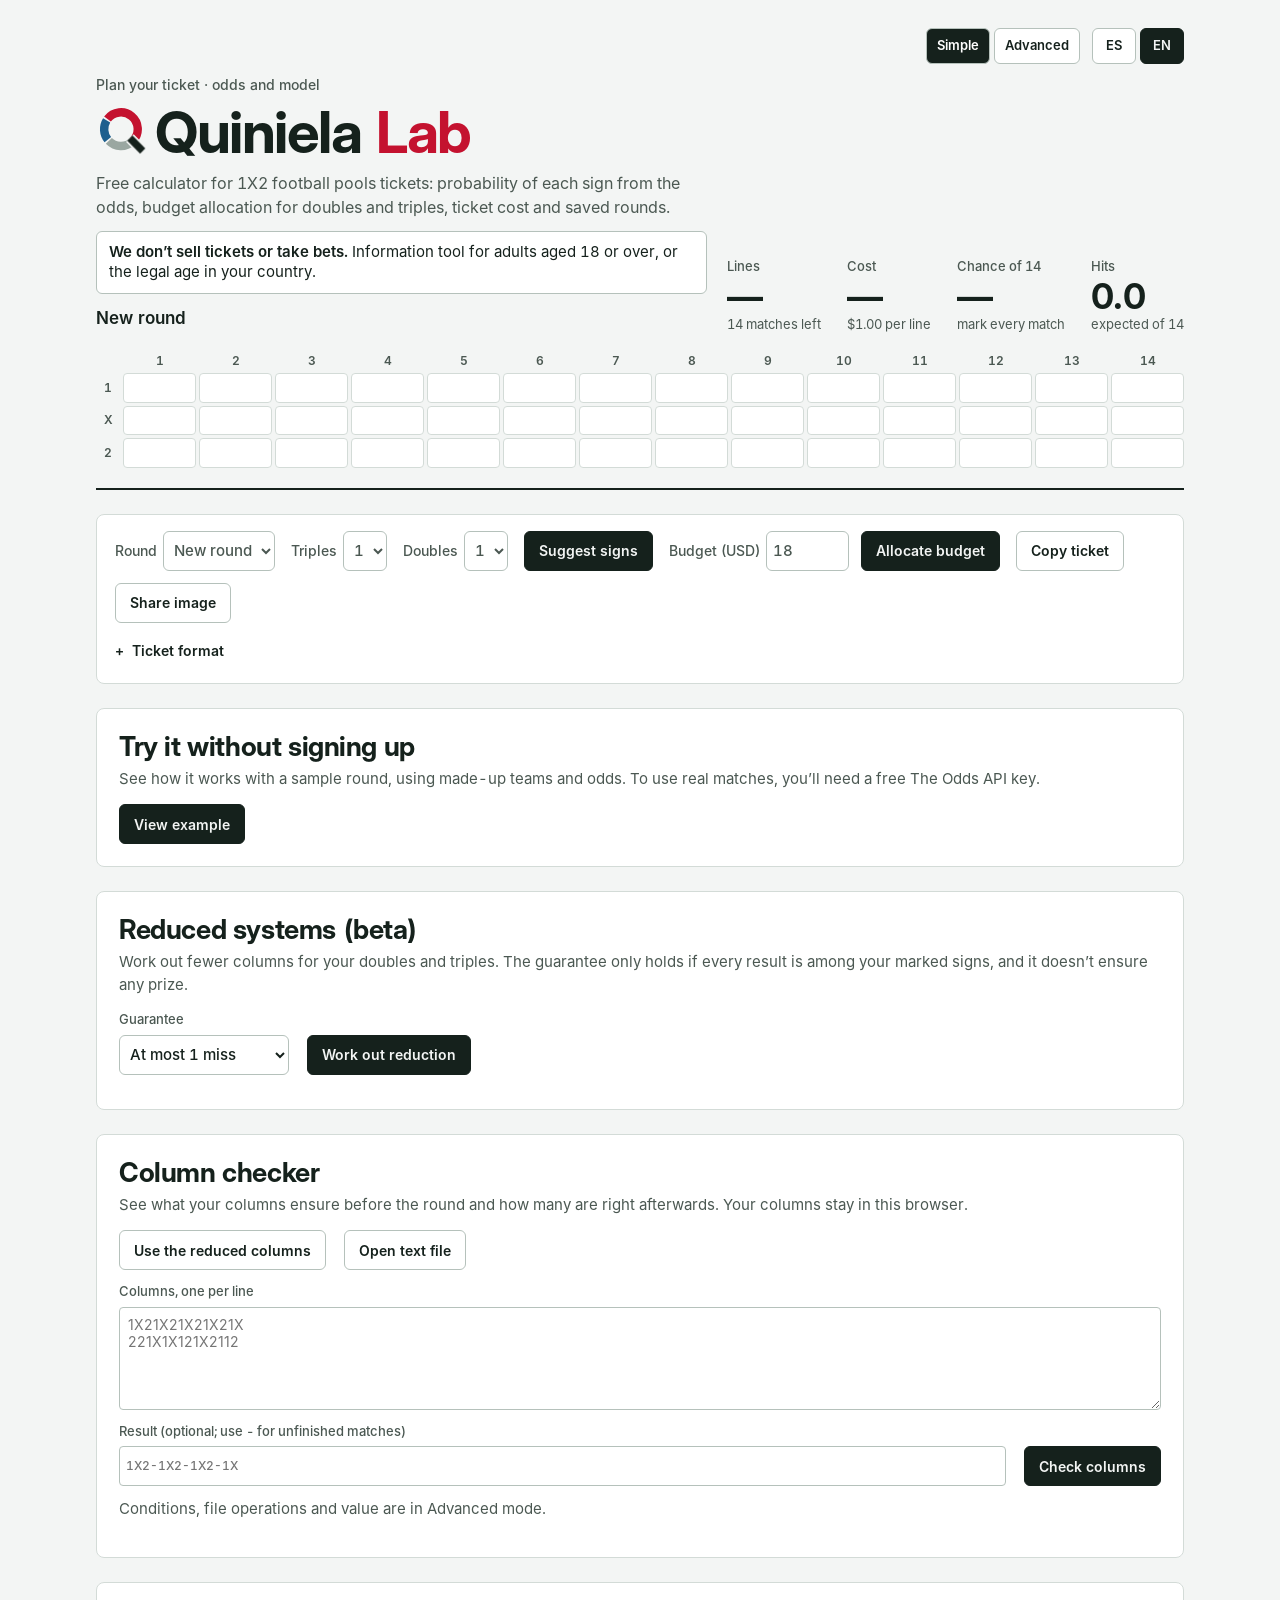
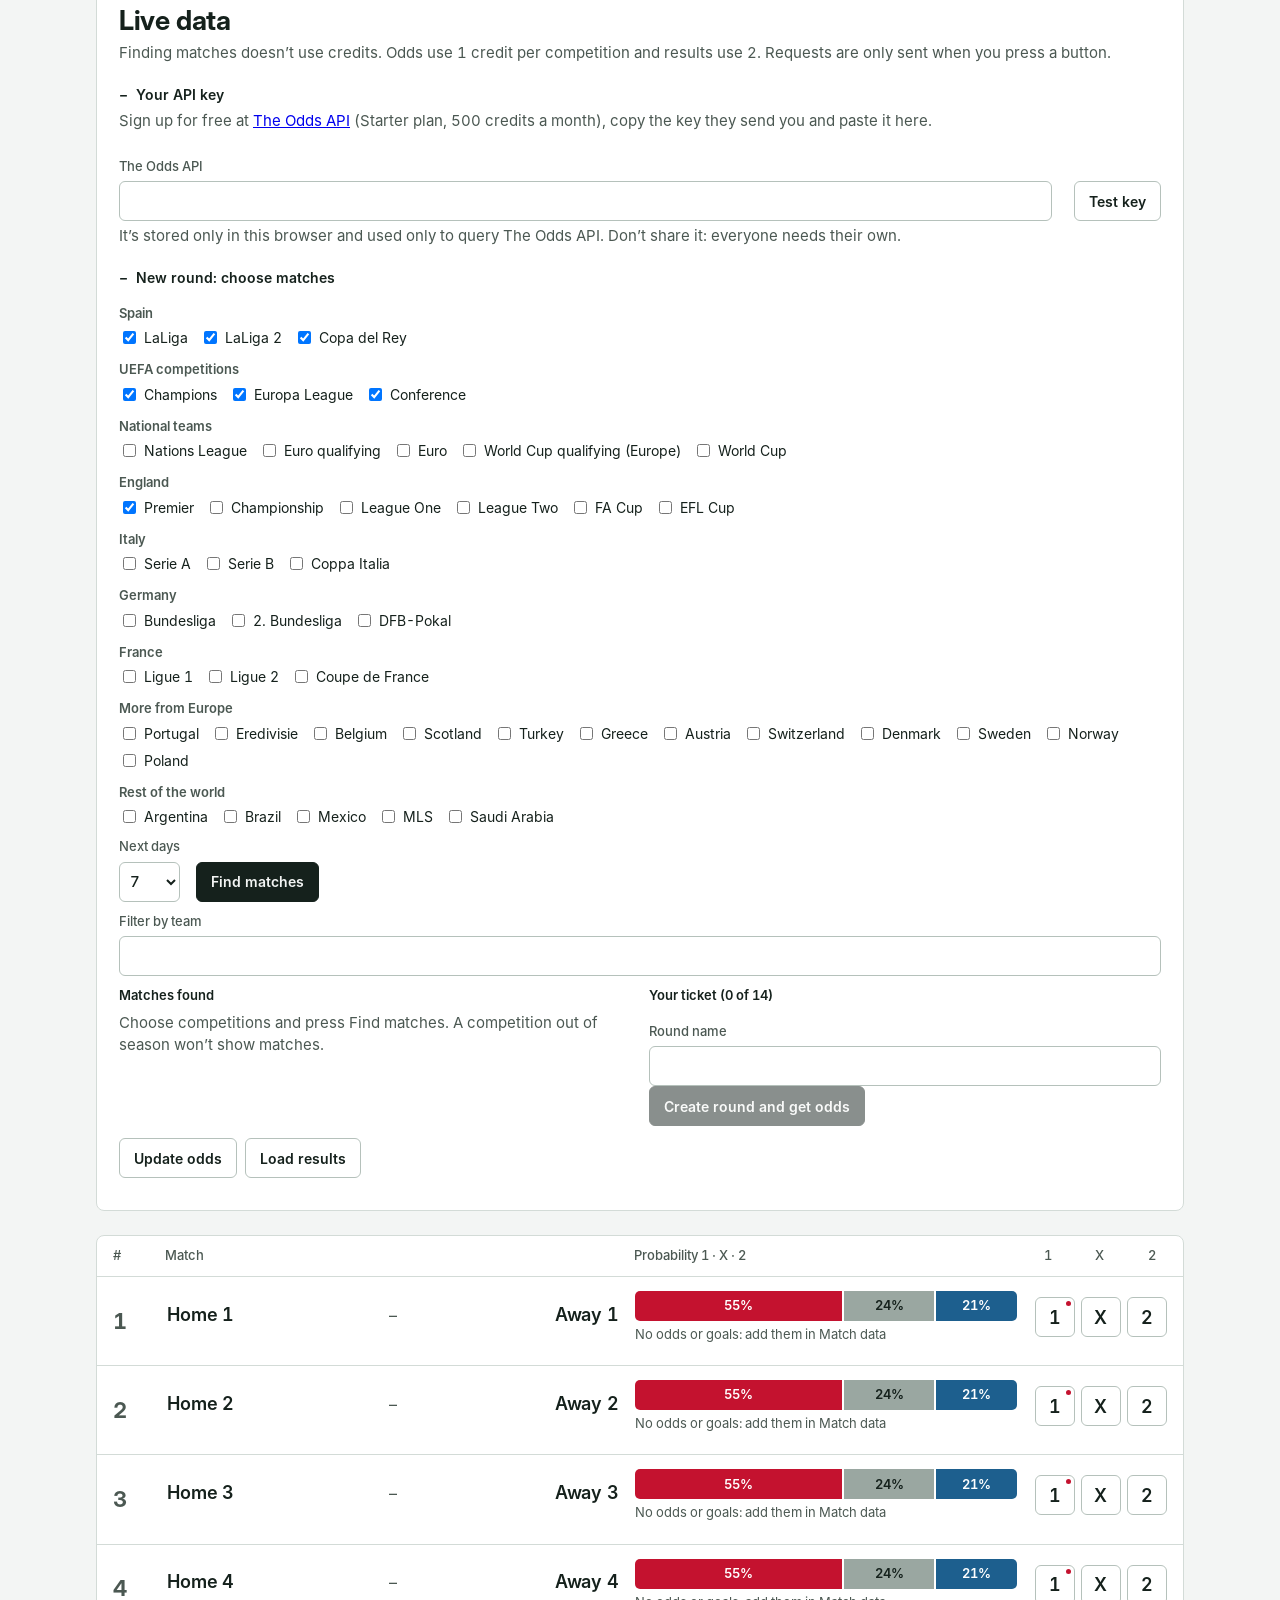
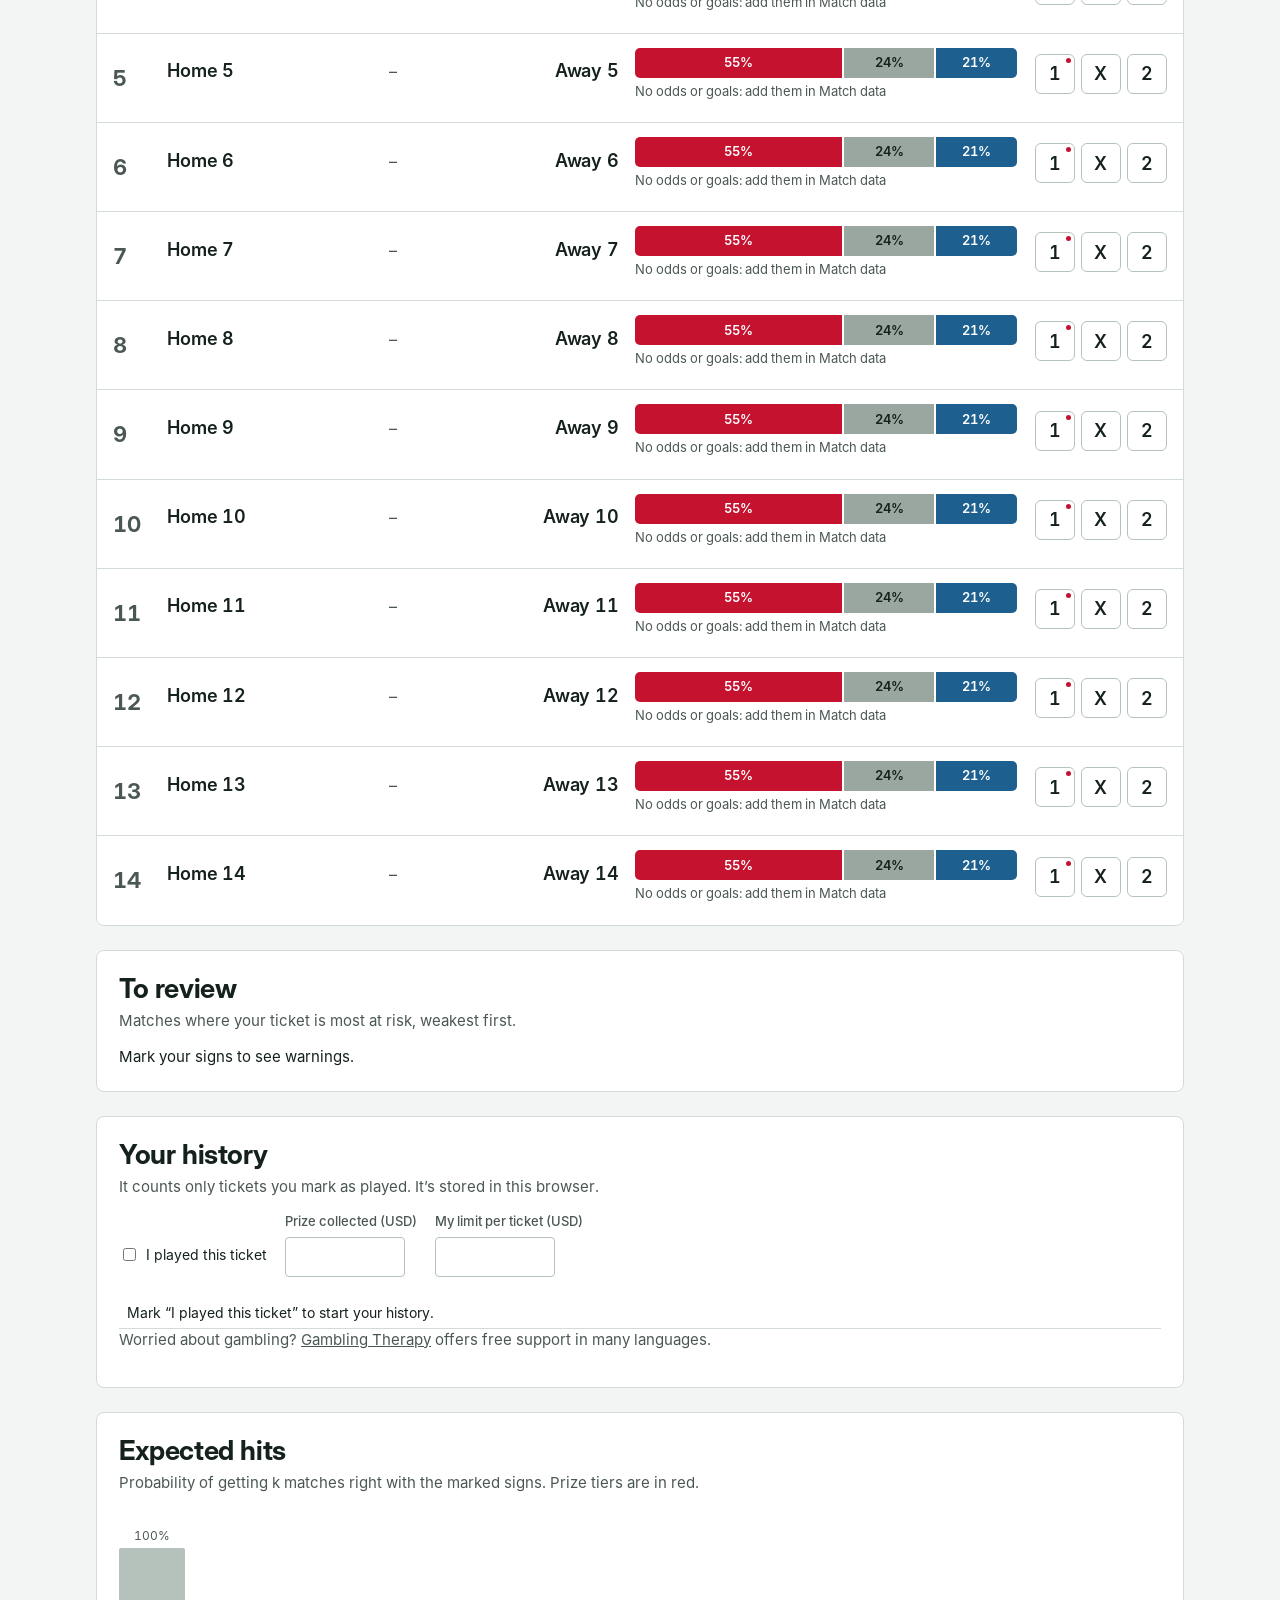
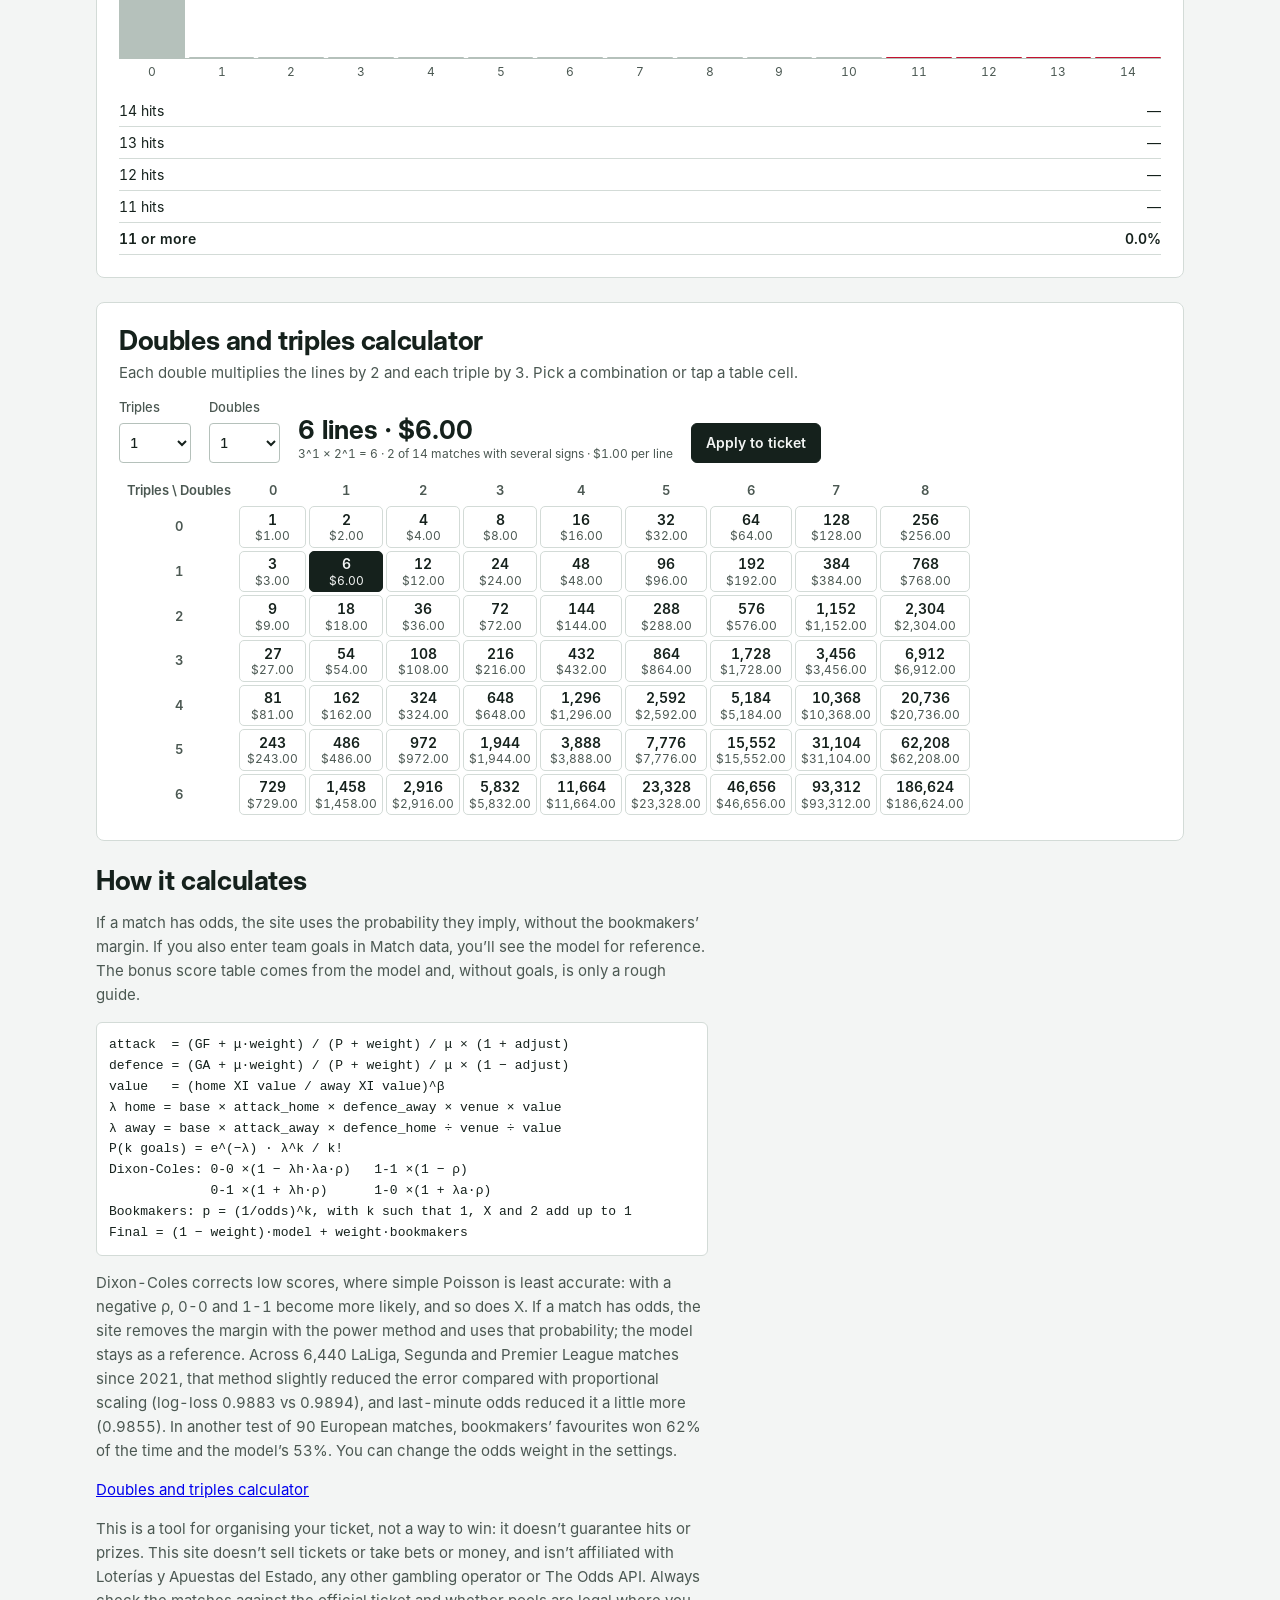
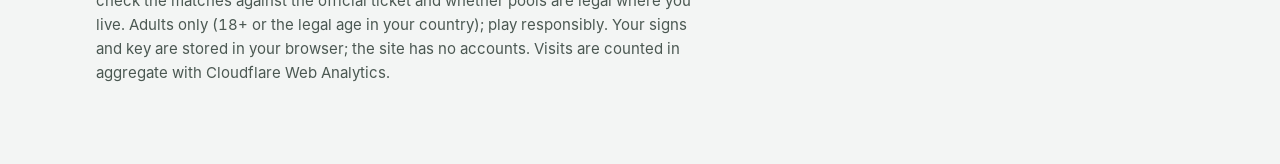
==== index.html @ 65ea2371 "Añade modos sencillo y avanzado Co-Authored-By: Claude Opus 5.5 <noreply@anthropic.com> Claude-Sessi" ====
<!doctype html><html lang="es"><head><meta charset=utf8><meta name=viewport content="width=device-width,initial-scale=1,viewport-fit=cover"><style>:root{color-scheme:light;box-sizing:border-box;padding-top:env(safe-area-inset-top,0px);padding-bottom:env(safe-area-inset-bottom,0px)}html{scroll-padding-top:env(safe-area-inset-top,0px)}body{margin:0;padding:0;font:14px -apple-system,BlinkMacSystemFont,sans-serif;background:#fff;color:#000}img{max-width:100%}[hidden]:not([hidden=until-found i]){display:none!important}</style><title>Quiniela Lab: calculadora de dobles y triples para La Quiniela</title><meta name="description" content="Prepara tu boleto de La Quiniela gratis: probabilidades según las cuotas, reparto de dobles y triples por presupuesto, coste e historial de jornadas."><link rel="canonical" id="canon" href="https://qlab-web.pages.dev/"><link rel="alternate" hreflang="es" href="https://qlab-web.pages.dev/?lang=es"><link rel="alternate" hreflang="en" href="https://qlab-web.pages.dev/?lang=en"><link rel="alternate" hreflang="x-default" href="https://qlab-web.pages.dev/"><meta property="og:title" content="Quiniela Lab: calculadora de dobles y triples"><meta property="og:description" content="Reparte dobles y triples según tu presupuesto y mira la probabilidad de tu boleto de La Quiniela."><meta property="og:url" content="https://qlab-web.pages.dev/"><meta property="og:type" content="website"><meta property="og:image" content="https://qlab-web.pages.dev/icon-192.png"><link rel="preload" href="fonts/Inter-Regular.woff" as="font" type="font/woff" crossorigin><link rel="manifest" href="manifest.webmanifest"><link rel="icon" href="icon-192.png"><link rel="apple-touch-icon" href="icon-192.png"><meta name="theme-color" content="#15211c"></head><body>
<style>
@font-face{font-family:"Inter";font-style:normal;font-weight:400;font-display:swap;src:url(fonts/Inter-Regular.woff) format("woff")}
@font-face{font-family:"Inter";font-style:normal;font-weight:500;font-display:swap;src:url(fonts/Inter-Medium.woff) format("woff")}
@font-face{font-family:"Inter";font-style:normal;font-weight:600;font-display:swap;src:url(fonts/Inter-SemiBold.woff) format("woff")}
@font-face{font-family:"Inter Display";font-style:normal;font-weight:700;font-display:swap;src:url(fonts/InterDisplay-Bold.woff) format("woff")}
/* Layout: boleto vertical — 14 filas con casillas 1·X·2, panel de pleno y distribución de aciertos debajo */
:root{
  --paper:#f3f5f4; --surface:#ffffff; --ink:#15211c; --muted:#5d6b65; --grid:#d3dbd7; --grid-strong:#b5c1bb;
  --c1:#c4122f; --cx:#9aa7a1; --c2:#1d5f8e; --on1:#ffffff; --onx:#15211c; --hit:#1f8a4c; --miss:#c4122f;
  --f-display:"Inter Display","Inter",system-ui,sans-serif;
  --f-body:"Inter",system-ui,-apple-system,"Segoe UI",sans-serif;
  --f-mono:"Inter",system-ui,sans-serif;
}
@media (prefers-color-scheme: dark){:root:not([data-theme="light"]){
  --paper:#0d1411; --surface:#141e19; --ink:#e4ebe7; --muted:#93a39b; --grid:#26332d; --grid-strong:#3a4a42;
  --c1:#ff4d67; --cx:#55645d; --c2:#5aa9e0; --on1:#0d1411; --onx:#e4ebe7; --hit:#4cc37f; --miss:#ff4d67; color-scheme:dark}}
:root[data-theme="dark"]{
  --paper:#0d1411; --surface:#141e19; --ink:#e4ebe7; --muted:#93a39b; --grid:#26332d; --grid-strong:#3a4a42;
  --c1:#ff4d67; --cx:#55645d; --c2:#5aa9e0; --on1:#0d1411; --onx:#e4ebe7; --hit:#4cc37f; --miss:#ff4d67; color-scheme:dark}

*{box-sizing:border-box}
body{background:var(--paper);color:var(--ink);font-family:var(--f-body);font-size:15px;line-height:1.45}
.wrap{max-width:1060px;margin:0 auto;padding-block:28px 64px;padding-left:max(16px,env(safe-area-inset-left,0px));padding-right:max(16px,env(safe-area-inset-right,0px));display:flex;flex-direction:column;gap:22px}
.mono{font-family:var(--f-mono);font-variant-numeric:tabular-nums}
button,input,select{font:inherit;color:inherit}
:focus-visible{outline:2px solid var(--c2);outline-offset:2px}

/* Cabecera */
.top{display:grid;grid-template-columns:minmax(0,1fr) auto;gap:18px 20px;align-items:end;border-bottom:3px solid var(--ink);padding-bottom:16px}
.eyebrow{font-size:13px;color:var(--muted);font-weight:600}
h1{font-family:var(--f-display);font-weight:700;font-size:clamp(40px,7vw,64px);line-height:.9;margin:4px 0 6px;letter-spacing:-.01em;text-transform:uppercase}
h1 em{font-style:normal;color:var(--c1)}
#jname{border:0;background:transparent;font-weight:500;color:var(--muted);padding:2px 0;width:100%;max-width:560px;border-bottom:1px dashed transparent}
#jname:hover,#jname:focus{border-bottom-color:var(--grid-strong)}
.stats{display:grid;grid-template-columns:repeat(4,auto);gap:4px 26px}
.stat .k{font-size:12px;color:var(--muted);font-weight:600}
.stat .v{font-family:var(--f-display);font-size:30px;font-weight:600;line-height:1.05;font-variant-numeric:tabular-nums}
.stat .s{font-size:12px;color:var(--muted)}

/* Herramientas */
.tools{display:flex;flex-wrap:wrap;gap:10px 14px;align-items:center}
.tools label{display:flex;align-items:center;gap:6px;font-size:13px;color:var(--muted)}
.tools select{background:var(--surface);border:1px solid var(--grid-strong);border-radius:4px;padding:5px 6px}
.btn{background:var(--surface);border:1px solid var(--grid-strong);border-radius:4px;padding:7px 12px;font-weight:600;font-size:13px;cursor:pointer}
.btn:hover{border-color:var(--ink)}
.btn.primary{background:var(--ink);color:var(--paper);border-color:var(--ink)}
.spacer{flex:1}
.toast{font-size:13px;color:var(--hit);font-weight:600}
#copyout{width:100%;min-height:150px;font-family:var(--f-mono);font-size:13px;background:var(--surface);border:1px solid var(--grid-strong);border-radius:4px;padding:10px}
details.settings{width:100%}
details.settings > summary,details.edit > summary{cursor:pointer;font-size:13px;font-weight:600;color:var(--muted);list-style:none}
details > summary::-webkit-details-marker{display:none}
details.settings > summary::before,details.edit > summary::before{content:"+ ";font-family:var(--f-mono)}
details[open].settings > summary::before,details[open].edit > summary::before{content:"− "}
.set-grid{display:flex;flex-wrap:wrap;gap:12px 18px;margin-top:10px;align-items:end}
.field{display:flex;flex-direction:column;gap:3px;font-size:12px;color:var(--muted)}
.field input,.field select{width:5.5em;background:var(--surface);border:1px solid var(--grid-strong);border-radius:4px;padding:5px 6px;font-family:var(--f-mono);font-size:13px;color:var(--ink)}

/* Boleto */
.board{background:var(--surface);border:1px solid var(--grid);border-radius:6px}
.head{display:grid;grid-template-columns:2.4rem minmax(0,1.3fr) minmax(0,1.1fr) 8.4rem;gap:14px;padding:8px 14px;border-bottom:1px solid var(--grid);font-size:11px;letter-spacing:.1em;text-transform:uppercase;color:var(--muted);font-weight:600}
.head .hs{display:flex;justify-content:space-between;padding:0 .7rem}
.row{display:grid;grid-template-columns:2.4rem minmax(0,1.3fr) minmax(0,1.1fr) 8.4rem;grid-template-areas:"num main bar signs" "num edit edit edit";gap:6px 14px;padding:11px 14px;border-bottom:1px solid var(--grid);align-items:center;position:relative}
.row:last-child{border-bottom:0}
.row.hit{box-shadow:inset 4px 0 0 var(--hit)}
.row.miss{box-shadow:inset 4px 0 0 var(--miss)}
.num{grid-area:num;font-family:var(--f-display);font-size:26px;font-weight:600;color:var(--muted);align-self:start;line-height:1.2}
.main{grid-area:main;min-width:0}
.teams{display:flex;align-items:center;gap:6px;min-width:0}
.tn{flex:1 1 0;min-width:0;border:0;background:transparent;font-family:var(--f-display);font-size:21px;font-weight:600;padding:0;border-bottom:1px dashed transparent}
.tn:hover,.tn:focus{border-bottom-color:var(--grid-strong)}
.tn.away{text-align:right}
.vs{color:var(--muted);font-family:var(--f-mono)}
.xg{font-size:12px;color:var(--muted);display:flex;justify-content:space-between;gap:8px}
.barwrap{grid-area:bar;min-width:0;display:flex;flex-direction:column;gap:4px}
.mk{font-size:11px;color:var(--muted);line-height:1.3}
.bar{display:flex;height:26px;border-radius:3px;overflow:hidden;min-width:0}
.bar span{display:flex;align-items:center;justify-content:center;font-family:var(--f-mono);font-size:12px;font-weight:600;transition:flex-basis .35s ease;min-width:0;overflow:hidden;white-space:nowrap}
.b1{background:var(--c1);color:var(--on1)} .bx{background:var(--cx);color:var(--onx)} .b2{background:var(--c2);color:var(--on1)}
.signs{grid-area:signs;display:flex;gap:6px;justify-content:flex-end}
.sg{width:2.5rem;height:2.5rem;border:1.5px solid var(--grid-strong);background:var(--surface);border-radius:3px;font-family:var(--f-mono);font-weight:600;font-size:17px;cursor:pointer;position:relative}
.sg:hover{border-color:var(--ink)}
.sg.on{background:var(--ink);color:var(--paper);border-color:var(--ink)}
.sg.fav::after{content:"";position:absolute;top:3px;right:3px;width:5px;height:5px;border-radius:50%;background:var(--c1)}
.sg.real{outline:2px solid var(--hit);outline-offset:1px}
.edit{grid-area:edit}
.edit-grid{display:flex;flex-wrap:wrap;gap:12px 22px;padding:10px 0 4px;align-items:end}
fieldset{border:0;margin:0;padding:0;display:flex;gap:8px;align-items:end;flex-wrap:wrap}
legend{font-size:12px;font-weight:600;padding:0;margin-bottom:4px}
.field.sm input{width:4em}

/* Forma, valor y avisos */
.stamp{font-size:12px;color:var(--muted)}
.fi{display:flex;justify-content:space-between;gap:10px;margin-top:5px;min-width:0}
.fi-t{display:flex;flex-direction:column;gap:3px;min-width:0}
.fi-t.away{align-items:flex-end;text-align:right}
.chips{display:flex;gap:2px}
.fc{width:15px;height:15px;border-radius:2px;display:inline-flex;align-items:center;justify-content:center;font-family:var(--f-mono);font-size:10px;font-weight:600;color:var(--surface)}
.fG{background:var(--hit)} .fP{background:var(--miss)} .fE{background:var(--cx);color:var(--onx)}
.fi-s{font-size:11px;color:var(--muted)}
.sofa{flex-basis:100%}
.field.md input{width:7em}
.field.wide{flex:1 1 280px}
.field.wide input{width:100%;font-size:12px}
.review{list-style:none;margin:0;padding:0;display:flex;flex-direction:column;gap:8px;font-size:14px}
.review li{display:flex;gap:10px;align-items:baseline}
.rv-n{color:var(--muted);min-width:1.4em}
#pleno .fi{margin:0 0 10px}

.lead{margin:6px 0 8px;font-size:14px;color:var(--muted);max-width:60ch}

.calc-top{display:flex;flex-wrap:wrap;gap:12px 18px;align-items:end;margin-bottom:12px}
.calc .field select{width:5.5em;background:var(--surface);border:1px solid var(--grid-strong);border-radius:4px;padding:5px 6px;font-family:var(--f-mono);font-size:13px;color:var(--ink)}
.calc-res .v{font-family:var(--f-display);font-size:26px;font-weight:600;line-height:1.1}
.calc-res .s{font-size:12px;color:var(--muted)}
.calc-wrap{overflow-x:auto}
.calc-t{border-collapse:separate;border-spacing:3px;font-size:12px}
.calc-t th{font-weight:600;color:var(--muted);padding:3px 5px;white-space:nowrap;text-align:center}
.calc-t td{padding:0}
.calc-c{min-width:4.2rem;min-height:2.6rem;width:100%;padding:3px 5px;border:1.5px solid var(--grid);background:var(--surface);border-radius:3px;cursor:pointer;font-family:var(--f-mono);font-size:12px;line-height:1.25}
.calc-c small{display:block;color:var(--muted);font-size:10px}
.calc-c.on{border-color:var(--ink);background:var(--ink);color:var(--paper)}
.calc-c.on small{color:var(--paper)}

.demo-note{display:flex;flex-wrap:wrap;gap:10px 16px;align-items:center;justify-content:space-between;padding:12px 14px;border:1.5px solid var(--c1);border-radius:6px;font-size:14px;background:var(--surface)}

/* Reparto por presupuesto */
.budget{display:flex;flex-wrap:wrap;gap:8px 12px;align-items:center}
#b-eur{width:5.5em;background:var(--surface);border:1px solid var(--grid-strong);border-radius:4px;padding:5px 6px;font-family:var(--f-mono)}
.alloc-msg{flex-basis:100%;margin:0;font-size:13px}
.alloc-msg:empty{display:none}
.alloc-msg.err{color:var(--miss)}

/* Datos en línea */
#jsel{max-width:min(58vw,340px)}
.sync .field.wide{min-width:0;flex:1 1 200px}
.evt,.picks .pt{overflow-wrap:anywhere}
.sync-btns{display:flex;flex-wrap:wrap;gap:8px;margin-top:12px}
.sync-log{font-size:13px;margin:10px 0 0;white-space:pre-line}
.sync-log.err{color:var(--miss)}
.sync .field select,.sync .field input{width:100%}
.pick-tools{display:flex;flex-wrap:wrap;gap:10px 16px;align-items:end;padding:10px 0}
.comps{display:grid;gap:10px;font-size:13px;flex-basis:100%}
.comp-g{margin:0;padding:0;border:0;min-width:0}
.comp-g legend{padding:0;margin-bottom:4px;font-size:12px;font-weight:600;color:var(--muted)}
.comp-l{display:flex;flex-wrap:wrap;gap:6px 12px}
.comps label{display:flex;gap:5px;align-items:center}
.pick-cols{display:grid;grid-template-columns:repeat(2,minmax(0,1fr));gap:18px;margin-top:10px}
.pick-cols h3{font-size:13px;margin:0 0 6px}
.evlist{max-height:420px;overflow-y:auto;display:flex;flex-direction:column;gap:4px}
.evt{display:block;width:100%;text-align:left;background:var(--surface);border:1px solid var(--grid);border-radius:4px;padding:7px 9px;cursor:pointer;font-size:13px}
.evt small{display:block;color:var(--muted);font-size:11px}
.evt.on{border-color:var(--ink);box-shadow:inset 3px 0 0 var(--c1)}
.picks{margin:0 0 10px;padding:0;list-style:none;display:flex;flex-direction:column;gap:4px;font-size:13px}
.picks li{display:flex;align-items:center;gap:6px;border-bottom:1px solid var(--grid);padding:3px 0}
.picks .pn{font-family:var(--f-mono);color:var(--muted);min-width:1.8em}
.picks .pt{flex:1;min-width:0}
.mini{border:1px solid var(--grid-strong);background:var(--surface);border-radius:3px;min-width:2rem;min-height:2rem;cursor:pointer}
.btn:disabled{opacity:.5;cursor:not-allowed}
@media (max-width:640px){.pick-cols{grid-template-columns:1fr}}

.edits{grid-area:edit;display:flex;flex-direction:column;gap:6px}
.when{font-size:11px;color:var(--muted);margin-bottom:2px}
.field.wide{flex:1 1 280px}

/* Pleno */
.lower{display:grid;grid-template-columns:minmax(0,1fr) minmax(0,1.15fr);gap:22px}
.panel{background:var(--surface);border:1px solid var(--grid);border-radius:6px;padding:16px;min-width:0}
h2{font-family:var(--f-display);font-size:24px;font-weight:700;text-transform:uppercase;margin:0 0 2px;letter-spacing:.01em}
.sub{font-size:13px;color:var(--muted);margin:0 0 12px}
.pteams{display:flex;gap:6px;align-items:center;margin-bottom:10px}
.pgrid-wrap{overflow-x:auto}
.pgrid{border-collapse:separate;border-spacing:4px;margin:0 auto}
.pgrid th{font-family:var(--f-mono);font-size:12px;color:var(--muted);font-weight:600;padding:2px 4px}
.pgrid td{padding:0}
.cell{width:3.6rem;height:2.6rem;border:1.5px solid transparent;border-radius:3px;font-family:var(--f-mono);font-size:12px;font-weight:600;cursor:pointer;background:color-mix(in srgb,var(--c1) var(--a),var(--surface));color:var(--ink)}
.cell.on{border-color:var(--ink);box-shadow:0 0 0 2px var(--surface) inset}
.cell.real{outline:2px solid var(--hit);outline-offset:1px}
.plabel{font-size:12px;color:var(--muted);text-align:center;margin-top:6px}

/* Distribución */
.chart{display:flex;align-items:flex-end;gap:4px;height:150px;border-bottom:1px solid var(--grid-strong);padding-top:18px}
.col{flex:1;display:flex;flex-direction:column;justify-content:flex-end;align-items:center;height:100%;min-width:0;position:relative}
.col .bv{width:100%;background:var(--grid-strong);border-radius:2px 2px 0 0;min-height:1px}
.col.prize .bv{background:var(--c1)}
.col .pv{font-family:var(--f-mono);font-size:10px;color:var(--muted);margin-bottom:3px;white-space:nowrap}
.axis{display:flex;gap:4px;margin-top:4px}
.axis span{flex:1;text-align:center;font-family:var(--f-mono);font-size:11px;color:var(--muted)}
.prizes{width:100%;border-collapse:collapse;margin-top:14px;font-size:13px}
.prizes td{padding:5px 0;border-bottom:1px solid var(--grid)}
.prizes td:last-child{text-align:right;font-family:var(--f-mono)}

/* Método */
.method{font-size:14px;color:var(--muted);max-width:68ch}
.method h2{color:var(--ink)}
.formula{font-family:var(--f-mono);font-size:13px;background:var(--surface);border:1px solid var(--grid);border-radius:4px;padding:12px;color:var(--ink);overflow-x:auto;white-space:pre}

@media (max-width:820px){
  .top{grid-template-columns:1fr}
  .stats{grid-template-columns:repeat(2,minmax(0,1fr))}
  .lower{grid-template-columns:1fr}
}
@media (max-width:640px){
  .head{display:none}
  .row{grid-template-columns:2rem minmax(0,1fr);grid-template-areas:"num main" "num bar" "num signs" "num edit";padding:12px}
  .signs{justify-content:flex-start}
  .tn{font-size:19px}
}
.mbtn{min-width:44px;min-height:36px;padding:0 10px;background:var(--surface);border:1px solid var(--grid-strong);border-radius:6px;color:var(--ink);font-weight:600;font-size:13px;cursor:pointer}.mbtn[aria-pressed="true"]{background:var(--ink);color:var(--surface)}.mode-simple .adv,.mode-simple .edits,.mode-simple #pedit{display:none!important}body:not(.mode-simple) .simple-only{display:none!important}.langs{display:flex;justify-content:flex-end;gap:4px;margin-bottom:-14px}.lang{min-width:44px;min-height:32px;background:var(--surface);border:1px solid var(--grid-strong);border-radius:4px;color:var(--ink);font-weight:600;font-size:12px;cursor:pointer}.lang[aria-pressed="true"]{background:var(--ink);color:var(--paper);border-color:var(--ink)}.lower.solo{grid-template-columns:1fr}
.limit-warn{flex-basis:100%;margin:0;padding:8px 10px;border:1px solid var(--c1);border-radius:4px;font-size:13px}
.round-g{display:grid;grid-template-columns:repeat(3,minmax(0,1fr));gap:12px}.rg .v{font-family:var(--f-display);font-size:30px;font-weight:600;line-height:1.1}.rg .k{font-size:12px;color:var(--muted)}.round-n{margin:12px 0 0}
.hist-f{display:flex;flex-wrap:wrap;gap:12px 18px;align-items:end;margin-bottom:12px}.check{display:flex;gap:7px;align-items:center;font-size:14px;min-height:44px}.hist-f .field input{width:8em;background:var(--surface);border:1px solid var(--grid-strong);border-radius:4px;padding:5px 6px}
.hist-sum{font-family:var(--f-display);font-size:24px;font-weight:600;margin-bottom:8px}.help{margin:12px 0 0}.help a{color:inherit}
@media (max-width:480px){.rg .v{font-size:24px}}
h1{display:flex;align-items:center;gap:.16em;white-space:nowrap;font-size:clamp(38px,5.2vw,58px)}.logo{width:.86em;height:.82em;flex:none;color:var(--ink)}
.lg{stroke-dasharray:1;stroke-dashoffset:0;animation:lgdraw .55s cubic-bezier(.3,.7,.2,1) both;animation-delay:calc(var(--i)*.28s)}.lgt{animation:lgin .25s .8s both}
@keyframes lgdraw{from{stroke-dashoffset:1}to{stroke-dashoffset:0}}@keyframes lgin{from{opacity:0}to{opacity:1}}
.ticket{grid-column:1/-1;display:grid;grid-template-columns:1.5rem repeat(var(--n,14),minmax(0,1fr));gap:3px}
.tn-h,.ts-h{font-size:11px;color:var(--muted);font-weight:600;text-align:center;line-height:1.5}.ts-h{align-self:center}
.tc{min-height:1.85rem;display:flex;align-items:center;justify-content:center;border-radius:2px;background:color-mix(in srgb,var(--c2) calc(var(--a,0)*.72%),var(--surface));border:1px solid var(--grid);font:600 13px var(--f-mono);color:var(--ink);transition:background-color .3s ease,color .15s ease}
.tc.on{background:var(--ink);border-color:var(--ink);color:var(--paper)}.tc.real{outline:2px solid var(--hit);outline-offset:1px}
.tc.stamp{animation:stamp .34s cubic-bezier(.2,1.5,.4,1) both;animation-delay:calc(var(--i)*24ms)}@keyframes stamp{from{transform:scale(.55);opacity:.2}to{transform:none;opacity:1}}
.ticket.enter .tc{animation:tcin .38s ease both;animation-delay:calc(var(--i)*28ms)}@keyframes tcin{from{opacity:0;transform:translateY(5px)}to{opacity:1;transform:none}}
.tip{position:fixed;z-index:50;max-width:260px;padding:6px 9px;border-radius:4px;background:var(--ink);color:var(--paper);font-size:12px;line-height:1.35;pointer-events:none}
.col .bv{transition:height .38s cubic-bezier(.2,.8,.2,1),background-color .2s}
.curve-plot{position:relative;width:100%;min-height:230px}.curve-plot svg{display:block;width:100%;height:auto;overflow:visible}
.cv-line{fill:none;stroke:var(--c2);stroke-width:2;stroke-linejoin:round;stroke-linecap:round}.cv-line.draw{stroke-dasharray:1;animation:lgdraw .9s ease both}
.cv-dot{fill:var(--c2);stroke:var(--surface);stroke-width:2}.cv-now{fill:var(--ink);stroke:var(--surface);stroke-width:2}.cv-grid{stroke:var(--grid);stroke-width:1}.cv-axis{stroke:var(--grid-strong);stroke-width:1}.cv-t{font-size:11px;fill:var(--muted);font-family:var(--f-body)}.cv-l{font-size:12px;fill:var(--ink);font-weight:600;font-family:var(--f-body)}.cv-hit{fill:transparent;cursor:crosshair}.cv-cross{stroke:var(--grid-strong);stroke-width:1;opacity:0}.tw-c{overflow-x:auto}.curve-t{width:100%;border-collapse:collapse;font-size:13px;margin-top:8px}.curve-t th,.curve-t td{padding:5px 8px;border-bottom:1px solid var(--grid);text-align:right;white-space:nowrap}.curve-t th{color:var(--muted);font-weight:600}
@media (max-width:1040px){.top{grid-template-columns:minmax(0,1fr)}}
@media (max-width:640px){.ticket{grid-template-columns:1.15rem repeat(var(--n,14),minmax(0,1fr));gap:2px}.tc{min-height:1.55rem;font-size:11px}.tn-h,.ts-h{font-size:10px}}
@media (prefers-reduced-motion:reduce){.lg,.lgt,.tc.stamp,.ticket.enter .tc,.cv-line.draw{animation:none}.tc,.col .bv{transition:none}}.calc-c:disabled{opacity:.35;cursor:not-allowed}
.noshop{margin:8px 0 10px;padding:7px 10px;border:1px solid var(--grid-strong);border-radius:4px;background:var(--surface);font-size:14px;line-height:1.35}
@media (prefers-reduced-motion:reduce){.bar span{transition:none}}

/* Lectura e interfaz */
html{-webkit-text-size-adjust:100%}
body{font-size:16px;line-height:1.5;-webkit-font-smoothing:antialiased;-moz-osx-font-smoothing:grayscale;text-rendering:optimizeLegibility;font-feature-settings:"kern","liga","calt";font-variant-numeric:tabular-nums}
:root{--muted:#4b5852}
@media (prefers-color-scheme:dark){:root:not([data-theme="light"]){--muted:#a9b6af}}
:root[data-theme="dark"]{--muted:#a9b6af}
.wrap{gap:24px;max-width:1120px}
h1{font-weight:700;text-transform:none;letter-spacing:-.025em;line-height:1;margin:8px 0 10px}
h2{font-size:clamp(22px,3vw,27px);line-height:1.15;text-transform:none;letter-spacing:-.015em;margin:0 0 6px}
.lead{font-size:16px;line-height:1.5;margin:0 0 12px;max-width:62ch}.eyebrow{font-size:14px;font-weight:500}
.sub{font-size:15px;line-height:1.5;margin:0 0 14px}.noshop{font-size:15px;padding:10px 12px;border-radius:6px}.top{border-bottom-width:2px;padding-bottom:20px}
.stat .k{font-size:13px;font-weight:500}.stat .v{font-size:clamp(28px,3.2vw,36px);font-weight:700;letter-spacing:-.02em;line-height:1.1}.stat .s{font-size:13px;line-height:1.35}
#jname{font-size:17px;font-weight:600;color:var(--ink)}.stamp{font-size:13px}
.panel{border-radius:8px;padding:22px}.board{border-radius:8px}
.tools{background:var(--surface);border:1px solid var(--grid);border-radius:8px;padding:16px 18px;gap:12px 16px}
.tools label{font-size:14px;font-weight:500}.tools select,#b-eur{min-height:40px;font-size:15px;border-radius:6px;font-family:var(--f-body)}
.btn{min-height:40px;padding:8px 14px;border-radius:6px;font-size:14px;transition:background-color .15s,border-color .15s,color .15s}.btn:disabled{opacity:.5;cursor:not-allowed}
.btn.primary:hover{background:var(--c1);border-color:var(--c1);color:var(--on1)}
.toast,.alloc-msg{font-size:14px}.limit-warn{font-size:14px}
details.settings>summary,details.edit>summary{font-size:14px;min-height:32px;display:flex;align-items:center;gap:4px;color:var(--ink)}
details.settings>summary::before,details.edit>summary::before{white-space:pre}
.field{font-size:13px;font-weight:500;gap:5px}.field input,.field select{min-height:40px;font-size:15px;border-radius:6px;font-family:var(--f-body)}legend{font-size:13px}
.head{font-size:13px;letter-spacing:0;text-transform:none;font-weight:500;padding:10px 16px}.row{padding:14px 16px;gap:8px 16px;align-items:center}
.num{font-size:22px;font-weight:700;align-self:center}.tn{font-family:var(--f-body);font-size:18px;font-weight:600;letter-spacing:-.01em}.xg{font-size:13px}
.mk{font-size:13px;line-height:1.4}.bar{height:30px;border-radius:5px;gap:2px}.bar span{font-size:13px;font-weight:600}
.sg{border-radius:6px;font-size:18px;font-weight:600;transition:background-color .12s,color .12s,border-color .12s}.fi-s{font-size:13px}.fc{width:18px;height:18px;font-size:11px}
.calc-c{font-size:14px;border-radius:5px;font-weight:600}.calc-c small{font-size:12px;font-weight:400;display:block}.calc-t th{font-size:13px}
.prizes{font-size:14px}.col .pv{font-size:12px}.axis span{font-size:12px}.plabel{font-size:14px}.pgrid th{font-size:13px}.cell{font-size:13px;border-radius:5px}
.comps{font-size:14px;gap:12px}.comp-g legend{font-size:13px}.evt{font-size:14px}.evt small{font-size:13px}.picks{font-size:14px}.sync-log{font-size:14px}
.review{font-size:15px}.method{font-size:15px;line-height:1.6}.formula{font-family:ui-monospace,"SFMono-Regular",Menlo,Consolas,monospace;font-size:13px;border-radius:6px}
#copyout{font-family:ui-monospace,"SFMono-Regular",Menlo,Consolas,monospace}.tn-h,.ts-h{font-size:12px}.tc{font-family:var(--f-body);font-size:14px;border-radius:4px}
.cv-t{font-size:12px}.cv-l{font-size:13px}.curve-t{font-size:14px}.hist-sum{font-family:var(--f-display);font-weight:700;letter-spacing:-.015em}.rg .k{font-size:13px}.rg .v{font-weight:700}.lang{min-height:36px;font-size:13px;border-radius:6px}
@media (max-width:640px){.num{align-self:start}}
.curve-layout{display:grid;grid-template-columns:auto minmax(0,1fr);gap:24px;align-items:end}.curve-ring{width:150px;text-align:center}.curve-ring[hidden]{display:none}.curve-ring svg{display:block;width:124px;height:124px;margin:0 auto 6px}
.ring-tr{fill:none;stroke:var(--grid);stroke-width:14}.ring-v{fill:none;stroke:var(--c2);stroke-width:14}.ring-v.draw{animation:ringdraw .8s cubic-bezier(.2,.8,.2,1) both}@keyframes ringdraw{from{stroke-dasharray:0 100}}.ring-t{font:700 22px var(--f-display);fill:var(--ink);letter-spacing:-.02em}.ring-k{font-size:13px;font-weight:600}.ring-s{font-size:13px;color:var(--muted)}
.cv-bar{fill:var(--c2);transform-box:fill-box;transform-origin:50% 100%}.cv-bar.now{fill:var(--ink)}.cv-bar.grow{animation:bargrow .5s cubic-bezier(.2,.8,.2,1) both;animation-delay:calc(var(--i)*32ms)}@keyframes bargrow{from{transform:scaleY(0)}to{transform:none}}.cv-v{font:500 12px var(--f-body);fill:var(--muted)}
.curve-plot{min-height:0}
@media (max-width:640px){.curve-layout{grid-template-columns:minmax(0,1fr)}.curve-ring{width:auto}.cv-v{font-size:11px}}
@media (prefers-reduced-motion:reduce){.cv-bar.grow,.ring-v.draw{animation:none}}
.desk-k{margin-bottom:14px}.desk-t td:nth-child(2),.desk-t th:nth-child(2){text-align:left;white-space:normal;min-width:150px}.desk-t td:first-child,.desk-t th:first-child{text-align:left;color:var(--muted)}.spark{display:inline-block;vertical-align:middle;width:72px;height:22px}.spark polyline{fill:none;stroke:var(--c2);stroke-width:2;stroke-linecap:round;stroke-linejoin:round}.spark circle{fill:var(--ink)}.up,.down{font-weight:600}.hist-chart{margin:4px 0 12px}.hist-chart svg{display:block;width:100%;height:auto}.eq-pos{fill:var(--c2)}.eq-neg{fill:var(--c1)}
.has-live #reducebox{order:1}.has-live #scrutbox{order:1}.has-live .sync{order:1}.has-live .calc{order:2}.has-live .method{order:3}
@media (max-width:640px){.panel{padding:16px}.tools{padding:14px}.row{padding:12px}.tn{font-size:17px}.tc{font-size:12px}.tn-h,.ts-h{font-size:11px}}
</style>

<div class="wrap">
  <div class="langs"><span role="group" data-ta="modeG" aria-label="Modo" style="display:flex;gap:4px;margin-right:8px"><button class="mbtn" data-mode="simple" data-t="modeS" aria-pressed="true">Sencillo</button><button class="mbtn" data-mode="adv" data-t="modeA" aria-pressed="false">Avanzado</button></span><span role="group" aria-label="Idioma / Language" style="display:flex;gap:4px"><button class="lang" data-lang="es" aria-pressed="false">ES</button><button class="lang" data-lang="en" aria-pressed="false">EN</button></span></div>
  <header class="top">
    <div>
      <div class="eyebrow" data-t="eyebrow">Preparar el boleto · cuotas y modelo</div>
      <h1><svg class="logo" viewBox="60 76 380 360" aria-hidden="true"><mask id="lm" maskUnits="userSpaceOnUse" x="0" y="0" width="512" height="512"><rect width="512" height="512" fill="#fff"/><path d="M318 304L416 402" stroke="#000" stroke-width="82"/></mask><g mask="url(#lm)"><path class="lg" style="--i:0" pathLength="1" d="M147.5 159.3A128 128 0 1 1 344.5 322.3" stroke="var(--c1)" stroke-width="64" fill="none"/><path class="lg" style="--i:1" pathLength="1" d="M336.3 330.5A128 128 0 0 1 157.9 324.9" stroke="var(--cx)" stroke-width="64" fill="none"/><path class="lg" style="--i:2" pathLength="1" d="M150.2 316.2A128 128 0 0 1 141.0 168.9" stroke="var(--c2)" stroke-width="64" fill="none"/></g><path class="lgt" d="M318 304L416 402" stroke="currentColor" stroke-width="56" fill="none"/></svg><span>Quiniela <em>Lab</em></span></h1>
      <p class="lead" id="lead">Calculadora gratuita para preparar tu boleto de La Quiniela: probabilidad de cada signo según las cuotas, reparto de dobles y triples por presupuesto, coste de las apuestas e historial de jornadas.</p>
      <p class="noshop" data-th="noshop"><strong>No vendemos boletos ni aceptamos apuestas.</strong> Herramienta informativa para mayores de 18 años.</p>
      <input id="jname" data-ta="roundName" aria-label="Nombre de la jornada">
      <div class="stamp" id="stamp"></div>
    </div>
    <div class="stats">
      <div class="stat"><div class="k" data-t="statBets">Apuestas</div><div class="v" id="st-bets">—</div><div class="s" id="st-mix">—</div></div>
      <div class="stat"><div class="k" data-t="statCost">Coste</div><div class="v" id="st-cost">—</div><div class="s" id="st-price">—</div></div>
      <div class="stat"><div class="k" id="st-pall-k">Prob. de 14</div><div class="v" id="st-p14">—</div><div class="s" id="st-p10">—</div></div>
      <div class="stat"><div class="k" data-t="statHits">Aciertos</div><div class="v" id="st-exp">—</div><div class="s" id="st-real">esperados</div></div>
    </div>
    <div class="ticket enter" id="ticket" role="img"></div>
  </header>
  <div class="tip" id="tip" role="tooltip" hidden></div>

  <section class="tools" data-ta="tools" aria-label="Herramientas">
    <label for="jsel"><span data-t="round">Jornada</span> <select id="jsel"></select></label>
    <button class="btn adv" id="b-jdel" data-t="delRound">Borrar jornada</button>
    <label for="n-tri"><span data-t="triples">Triples</span> <select id="n-tri"><option>0</option><option selected>1</option><option>2</option><option>3</option><option>4</option></select></label>
    <label for="n-dob"><span data-t="doubles">Dobles</span> <select id="n-dob"><option>0</option><option selected>1</option><option>2</option><option>3</option><option>4</option><option>5</option><option>6</option></select></label>
    <button class="btn primary" id="b-suggest" data-t="suggest">Sugerir signos</button>
    <span class="budget">
      <label for="b-eur"><span id="b-eur-l">Presupuesto €</span> <input id="b-eur" type="number" min="0" step="0.75" inputmode="decimal" value="18"></label>
      <label class="adv" for="b-goal"><span data-t="goal">Objetivo</span> <select id="b-goal"><option value="p14">Acertar los 14</option><option value="p10">Acertar 10 o más</option></select></label>
      <button class="btn primary" id="b-alloc" data-t="allocBtn">Repartir presupuesto</button>
      <button class="btn" id="b-undo" data-t="undo" hidden>Deshacer</button>
    </span>
    <button class="btn adv" id="b-fav" data-t="favBtn">Solo favoritos</button>
    <button class="btn" id="b-copy" data-t="copyBtn">Copiar boleto</button>
    <button class="btn" id="b-share" data-t="shareBtn">Compartir imagen</button>
    <span class="toast" id="toast" aria-live="polite"></span>
    <span class="spacer"></span>
    <details class="settings" id="fmtbox">
      <summary data-t="fmtH">Formato del boleto</summary>
      <div class="set-grid">
        <label class="field" for="f-preset"><span data-t="fmtPreset">Tipo</span><select id="f-preset"><option value="quiniela">La Quiniela (España)</option><option value="custom" data-t="fmtCustom">Boleto 1X2 personalizado</option></select></label>
        <label class="field" for="f-n"><span data-t="fmtN">Partidos</span><input id="f-n" type="number" min="2" max="20" step="1"></label>
        <label class="field" for="p-price"><span data-t="fmtPrice">Precio por apuesta</span><input id="p-price" type="number" step="0.05" min="0"></label>
        <label class="field" for="f-cur"><span data-t="fmtCur">Moneda</span><select id="f-cur"></select></label>
        <label class="field" for="f-min"><span data-t="fmtMin">Aciertos mínimos con premio</span><input id="f-min" type="number" min="1" max="20" step="1"></label>
      </div>
      <p class="sub" data-t="fmtNote">Comprueba las reglas y los precios en el boleto oficial de tu país.</p>
    </details>
    <details class="settings adv">
      <summary data-t="modelH">Parámetros del modelo</summary>
      <div class="set-grid">
        <label class="field" for="p-avg"><span data-t="pAvg">Goles base/equipo</span><input id="p-avg" type="number" step="0.05" min="0.5"></label>
        <label class="field" for="p-prior"><span data-t="pPrior">Peso a priori (partidos)</span><input id="p-prior" type="number" step="1" min="0"></label>
        <label class="field" for="p-home"><span data-t="pHome">Factor campo</span><input id="p-home" type="number" step="0.01" min="1"></label>
        <label class="field" for="p-rho">Dixon-Coles ρ<input id="p-rho" type="number" step="0.01" min="-0.3" max="0.3"></label>
        <label class="field" for="p-mkt"><span data-t="pMkt">Peso de las cuotas %</span><input id="p-mkt" type="number" step="10" min="0" max="100"></label>
        <label class="field" for="p-beta"><span data-t="pBeta">Peso valor XI</span><input id="p-beta" type="number" step="0.05" min="0" max="1"></label>
        <label class="field" for="p-wf"><span data-t="pWf">Peso forma</span><input id="p-wf" type="number" step="0.25" min="0" max="2"></label>
        <button class="btn" id="b-clear" data-t="clearRound">Vaciar jornada</button>
      </div>
    </details>
    <p class="alloc-msg" id="allocmsg" aria-live="polite"></p>
    <p class="limit-warn" id="limitwarn" role="status" hidden></p>
    <textarea id="copyout" data-ta="ticketText" hidden readonly aria-label="Texto del boleto"></textarea>
  </section>

  <section class="panel start" id="startbox" hidden>
    <h2 data-t="startH">Pruébala sin registrarte</h2>
    <p class="sub" data-t="startP">Mira cómo funciona con una jornada de ejemplo, con equipos y cuotas inventados. Cuando quieras usar partidos reales, necesitarás una clave gratuita de The Odds API.</p>
    <button class="btn primary" id="b-demo" data-t="demoBtn">Ver ejemplo</button>
  </section>
  <div class="demo-note" id="demonote" hidden>
    <span data-th="demoNote"><strong>Ejemplo con datos inventados.</strong> Estos equipos y cuotas no existen: no los uses para jugar.</span>
    <button class="btn" id="b-real" data-t="realBtn">Usar partidos reales</button>
  </div>

  <section class="panel" id="reducebox" aria-labelledby="rd-h">
    <h2 id="rd-h" data-t="redH">Reducciones (en prueba)</h2>
    <p class="sub" data-t="redP">Calcula menos columnas para tus dobles y triples. La garantía solo vale si todos los resultados están entre tus signos marcados, y no asegura ningún premio.</p>
    <div class="hist-f">
      <label class="field" for="r-k" style="min-width:170px"><span data-t="redGoal">Garantía</span><select id="r-k" style="width:100%"><option value="1">Máximo 1 fallo</option><option value="2">Máximo 2 fallos</option></select></label>
      <label class="field adv" for="r-mode" style="min-width:190px"><span data-t="redMode">Objetivo</span><select id="r-mode" style="width:100%"><option value="g">Garantía completa</option><option value="b">Número fijo de columnas</option><option value="p">Cobertura mínima</option></select></label>
      <label class="field adv" for="r-b" id="r-bf" hidden><span data-t="redBudget">Columnas</span><input id="r-b" type="number" min="1" step="1" inputmode="numeric" value="10"></label>
      <label class="field adv" for="r-p" id="r-pf" hidden><span data-t="redPct">Cobertura (%)</span><input id="r-p" type="number" min="1" max="99" step="1" inputmode="numeric" value="90"></label>
      <button class="btn primary" id="r-run" data-t="redRun">Calcular reducción</button>
      <button class="btn" id="r-copy" data-t="redCopy" hidden>Copiar columnas</button>
    </div>
    <p class="sync-log" id="r-msg" aria-live="polite"></p>
    <div id="r-out" hidden><div class="round-g desk-k" id="r-kpi"></div><p class="sub round-n" id="r-note"></p><div class="tw-c"><table class="curve-t" id="r-table"></table></div></div>
  </section>

  <section class="panel" id="scrutbox" aria-labelledby="sc-h">
    <h2 id="sc-h" data-t="scH">Escrutinio de columnas</h2>
    <p class="sub" data-t="scP">Mira qué aseguran tus columnas antes de la jornada y cuántas aciertan después. Tus columnas no salen de este navegador.</p>
    <div class="hist-f">
      <button class="btn" id="s-usered" data-t="scUseRed">Usar columnas de la reducción</button>
      <button class="btn" id="s-open" data-t="scOpen">Abrir fichero de texto</button>
      <input type="file" id="s-file" accept=".txt,.asc,.csv,text/plain" hidden>
    </div>
    <label class="field" for="s-cols"><span data-t="scCols">Columnas, una por línea</span><textarea id="s-cols" rows="5" spellcheck="false" style="width:100%;box-sizing:border-box;background:var(--surface);border:1px solid var(--grid-strong);border-radius:4px;padding:8px;font-family:var(--f-mono);font-size:14px;color:var(--ink)"></textarea></label>
    <details class="sc-cond adv" style="margin-top:12px"><summary data-t="ccH" style="cursor:pointer;font-weight:600;color:var(--ink);min-height:32px">Condiciones</summary>
      <p class="sub" data-t="ccP">Quita columnas y mira cuánto ahorras y cuánta probabilidad pierdes. Filtrar suele romper la garantía.</p>
      <div class="hist-f" id="cc-grid">
        <label class="field sm" for="cc-1a"><span data-t="cc1a">Mín. de 1</span><input id="cc-1a" type="number" min="0" inputmode="numeric"></label><label class="field sm" for="cc-1b"><span data-t="cc1b">Máx. de 1</span><input id="cc-1b" type="number" min="0" inputmode="numeric"></label>
        <label class="field sm" for="cc-xa"><span data-t="ccxa">Mín. de X</span><input id="cc-xa" type="number" min="0" inputmode="numeric"></label><label class="field sm" for="cc-xb"><span data-t="ccxb">Máx. de X</span><input id="cc-xb" type="number" min="0" inputmode="numeric"></label>
        <label class="field sm" for="cc-2a"><span data-t="cc2a">Mín. de 2</span><input id="cc-2a" type="number" min="0" inputmode="numeric"></label><label class="field sm" for="cc-2b"><span data-t="cc2b">Máx. de 2</span><input id="cc-2b" type="number" min="0" inputmode="numeric"></label>
        <label class="field md" for="cc-top"><span data-t="ccTop">Las N más probables</span><input id="cc-top" type="number" min="1" inputmode="numeric"></label>
        <label class="field md" for="cc-cr"><span data-t="ccCr">Rentabilidad mínima</span><input id="cc-cr" type="number" min="0" step="0.1" inputmode="decimal"></label>
      </div>
      <label class="field" for="cc-base" style="margin-bottom:10px"><span data-t="ccBase">Columnas base: columna y aciertos con ella</span><textarea id="cc-base" rows="2" spellcheck="false" style="width:100%;box-sizing:border-box;background:var(--surface);border:1px solid var(--grid-strong);border-radius:4px;padding:8px;font-family:var(--f-mono);font-size:14px;color:var(--ink)"></textarea></label>
      <label class="field" for="cc-group" style="margin-bottom:10px"><span data-t="ccGroup">Grupos: partidos, signos y cuántos deben salir</span><textarea id="cc-group" rows="2" spellcheck="false" style="width:100%;box-sizing:border-box;background:var(--surface);border:1px solid var(--grid-strong);border-radius:4px;padding:8px;font-family:var(--f-mono);font-size:14px;color:var(--ink)"></textarea></label>
      <div class="hist-f"><button class="btn" id="s-dev" data-t="ccDev">Desarrollar mis signos</button><button class="btn" id="cc-apply" data-t="ccApply">Aplicar condiciones</button><button class="btn" id="cc-undo" data-t="ccUndo" hidden>Deshacer</button></div>
    </details>
    <details class="adv" style="margin-top:12px"><summary data-t="alH" style="cursor:pointer;font-weight:600;color:var(--ink);min-height:32px">Operaciones con ficheros</summary>
      <p class="sub" data-t="alP">Combina las columnas de arriba con otras. El resultado sustituye a las de arriba.</p>
      <label class="field" for="al-cols"><span data-t="alCols">Otras columnas</span><textarea id="al-cols" rows="3" spellcheck="false" style="width:100%;box-sizing:border-box;background:var(--surface);border:1px solid var(--grid-strong);border-radius:4px;padding:8px;font-family:var(--f-mono);font-size:14px;color:var(--ink)"></textarea></label>
      <input type="file" id="al-file" accept=".txt,.asc,.csv,text/plain" hidden>
      <div class="hist-f" style="margin-top:10px"><button class="btn" id="al-open" data-t="alOpen">Abrir otro fichero</button><button class="btn" id="al-sum" data-t="alSum">Sumar</button><button class="btn" id="al-int" data-t="alInt">Dejar las comunes</button><button class="btn" id="al-sub" data-t="alSub">Quitar estas</button></div>
    </details>
    <details class="adv" style="margin-top:12px"><summary data-t="crH" style="cursor:pointer;font-weight:600;color:var(--ink);min-height:32px">Rentabilidad con tus porcentajes</summary>
      <p class="sub" data-t="crP">Escribe qué porcentaje crees que juega la gente en cada partido. La web no los descarga ni los envía a ningún sitio.</p>
      <label class="field" for="cr-pct"><span data-t="crPct">Una línea por partido: % de 1, X y 2</span><textarea id="cr-pct" rows="5" spellcheck="false" style="width:100%;box-sizing:border-box;background:var(--surface);border:1px solid var(--grid-strong);border-radius:4px;padding:8px;font-family:var(--f-mono);font-size:14px;color:var(--ink)"></textarea></label>
      <div class="hist-f" style="margin-top:10px"><label class="field md" for="cr-rec"><span data-t="crRec">Recaudación (opcional)</span><input id="cr-rec" type="number" min="0" inputmode="numeric"></label><button class="btn" id="cr-run" data-t="crRun">Calcular rentabilidad</button></div>
      <p class="sync-log" id="cr-msg" aria-live="polite"></p>
      <div id="cr-out" hidden><div class="round-g desk-k" id="cr-kpi" style="grid-template-columns:repeat(auto-fit,minmax(150px,1fr))"></div><div class="tw-c"><table class="curve-t" id="cr-table"></table></div><p class="sub round-n" data-t="crNote">Rentabilidad = probabilidad según las cuotas / probabilidad según tus porcentajes. Por encima de 1, esa columna se jugaría menos de lo que su probabilidad justifica, pero eso no asegura ganancias y depende de que tus porcentajes sean fiables.</p></div>
    </details>
    <div class="hist-f" style="margin-top:12px">
      <label class="field wide" for="s-res"><span data-t="scRes">Resultado (opcional; usa - en los partidos sin terminar)</span><input id="s-res" autocomplete="off" spellcheck="false" style="width:100%;box-sizing:border-box"></label>
      <button class="btn primary" id="s-run" data-t="scRun">Escrutar columnas</button>
      <button class="btn adv" id="s-csv" data-t="scCsv" hidden>Guardar para Excel</button>
    </div>
    <p class="sub simple-only" data-t="modeHint">Condiciones, operaciones con ficheros y rentabilidad están en el modo Avanzado.</p>
    <p class="sync-log" id="s-msg" aria-live="polite"></p>
    <div id="s-out" hidden><div class="round-g desk-k" id="s-kpi"></div><div class="tw-c"><table class="curve-t" id="s-table"></table></div><p class="sub round-n" id="s-note"></p></div>
  </section>

  <section class="panel sync" id="sync" aria-labelledby="sync-h" hidden>
    <h2 id="sync-h" data-t="syncH">Datos en línea</h2>
    <p class="sub" data-t="syncP">Buscar partidos no gasta créditos. Las cuotas gastan 1 crédito por competición y los resultados, 2. Solo se hacen peticiones cuando pulsas un botón.</p>
    <details class="edit" id="keysbox"><summary data-t="keyH">Tu clave de API</summary>
      <p class="sub" data-th="keyP">Regístrate gratis en <a href="https://the-odds-api.com/" target="_blank" rel="noopener noreferrer">The Odds API</a> (plan Starter, 500 créditos al mes), copia la clave que te envían y pégala aquí.</p>
      <div class="edit-grid">
        <label class="field wide" for="k-odds">The Odds API<input id="k-odds" type="password" autocomplete="off" spellcheck="false"></label>
        <button class="btn" id="b-keytest" data-t="keyTest">Probar clave</button>
      </div>
      <p class="sub" data-t="keyNote">Se guarda solo en este navegador y se usa solo para consultar The Odds API. No la compartas: cada persona necesita la suya.</p>
    </details>
    <details class="edit" id="pickbox"><summary data-t="pickH">Nueva jornada: elegir partidos</summary>
      <div class="pick-tools">
        <div class="comps" id="comps"></div>
        <label class="field" for="p-days"><span data-t="nextDays">Próximos días</span><select id="p-days"><option>3</option><option selected>7</option><option>14</option></select></label>
        <button class="btn primary" id="b-find" data-t="findBtn">Buscar partidos</button>
      </div>
      <label class="field wide" for="p-filter"><span data-t="filterTeam">Filtrar por equipo</span><input id="p-filter" autocomplete="off"></label>
      <div class="pick-cols">
        <div><h3 data-t="foundH">Partidos encontrados</h3><div class="evlist" id="evlist"><p class="sub" data-t="evHint">Elige competiciones y pulsa Buscar partidos. Si una no está en temporada, no saldrán partidos.</p></div></div>
        <div><h3 id="pick-h">Tu quiniela (0 de 15)</h3><ol class="picks" id="picks"></ol>
          <label class="field wide" for="p-name"><span data-t="roundName">Nombre de la jornada</span><input id="p-name" autocomplete="off"></label>
          <button class="btn primary" id="b-create" data-t="createBtn" disabled>Crear jornada y traer cuotas</button>
        </div>
      </div>
    </details>
    <div class="sync-btns">
      <button class="btn" id="b-odds" data-t="oddsBtn">Actualizar cuotas</button>
      <button class="btn" id="b-results" data-t="resultsBtn">Cargar resultados</button>
    </div>
    <p class="sync-log" id="synclog" aria-live="polite"></p>
  </section>

  <section class="board" data-ta="matches" aria-label="Partidos">
    <div class="head"><span>#</span><span data-t="match">Partido</span><span data-t="prob1x2">Probabilidad 1 · X · 2</span><span class="hs"><span>1</span><span>X</span><span>2</span></span></div>
    <div id="board"></div>
  </section>

  <section class="panel adv" id="marketbox" aria-labelledby="mk-h" hidden>
    <h2 id="mk-h" data-t="deskH">Mesa de mercado</h2>
    <p class="sub" data-t="deskP">Cómo está la jornada según las cuotas y qué ha cambiado desde la última actualización. Son datos para decidir, no recomendaciones.</p>
    <div class="round-g desk-k" id="deskkpi"></div>
    <div class="tw-c"><table class="curve-t desk-t" id="desktable"></table></div>
    <p class="sub round-n" id="desknote"></p>
  </section>

  <section class="panel curve adv" id="curvebox" aria-labelledby="cv-h" hidden>
    <h2 id="cv-h" data-t="curveH">Qué cambia con más presupuesto</h2>
    <p class="sub" data-t="curveP">Cada barra usa el mejor reparto de dobles y triples para ese presupuesto. Más probabilidad de aciertos no significa más premio esperado.</p>
    <div class="curve-layout"><div class="curve-ring" id="curvering"></div><div class="curve-plot" id="curveplot"></div></div>
    <details class="edit"><summary data-t="curveTable">Ver los datos en una tabla</summary><div class="tw-c"><table class="curve-t" id="curvetable"></table></div></details>
  </section>

  <section class="panel" aria-labelledby="rv-h">
    <h2 id="rv-h" data-t="reviewH">A revisar</h2>
    <p class="sub" data-t="reviewP">Partidos donde tu boleto corre más riesgo, del más flojo al menos flojo.</p>
    <ul class="review" id="review"></ul>
  </section>

  <section class="panel adv" id="roundbox" aria-labelledby="rb-h" hidden>
    <h2 id="rb-h" data-t="roundH">Tu jornada frente a las cuotas</h2>
    <p class="sub" data-t="roundP">Compara tus signos con lo que habrías acertado marcando solo a los favoritos.</p>
    <div class="round-g" id="roundgrid"></div>
    <p class="sub round-n" id="roundnote"></p>
  </section>

  <section class="panel" id="histbox" aria-labelledby="hb-h" hidden>
    <h2 id="hb-h" data-t="histH">Tu historial</h2>
    <p class="sub" data-t="histP">Cuenta solo los boletos que marques como jugados. Se guarda en este navegador.</p>
    <div class="hist-f">
      <label class="check" for="h-played"><input id="h-played" type="checkbox"><span data-t="histPlayed">He jugado este boleto</span></label>
      <label class="field" for="h-prize"><span id="h-prize-l">Premio cobrado</span><input id="h-prize" type="number" min="0" step="0.01" inputmode="decimal"></label>
      <label class="field" for="h-limit"><span id="h-limit-l">Mi límite por boleto</span><input id="h-limit" type="number" min="0" step="1" inputmode="decimal"></label>
    </div>
    <div class="hist-sum" id="histsum"></div>
    <div class="hist-chart" id="histchart"></div>
    <p class="sub round-n" id="histmove" hidden></p>
    <div class="tw-c"><table class="curve-t" id="histtable"></table></div>
    <p class="sub help" id="helpline"></p>
  </section>

  <section class="lower" id="lower">
    <div class="panel" id="pleno">
      <h2>Pleno al 15</h2>
      <p class="sub" data-t="plenoP">Probabilidad de cada marcador. Pulsa una casilla para elegirla.</p>
      <div class="pteams" data-i="p">
        <input class="tn" data-k="h" id="p-h" data-ta="plHome" aria-label="Local del pleno">
        <span class="vs">–</span>
        <input class="tn away" data-k="a" id="p-a" data-ta="plAway" aria-label="Visitante del pleno">
      </div>
      <div class="fi" id="pfi"></div>
      <div class="pgrid-wrap"><table class="pgrid" id="pgrid"></table></div>
      <div class="plabel" id="plabel"></div>
      <div data-i="p" id="pedit"></div>
    </div>
    <div class="panel">
      <h2 data-t="distH">Aciertos esperados</h2>
      <p class="sub" data-t="distP">Probabilidad de acertar k partidos con los signos marcados. En rojo, las categorías con premio.</p>
      <div class="chart" id="chart"></div>
      <div class="axis" id="axis"></div>
      <table class="prizes" id="prizes"></table>
    </div>
  </section>

  <section class="panel calc" aria-labelledby="calc-h">
    <h2 id="calc-h" data-t="calcH">Calculadora de dobles y triples</h2>
    <p class="sub" data-t="calcP">Cada doble multiplica las apuestas por 2 y cada triple, por 3. Elige una combinación o pulsa una casilla de la tabla.</p>
    <div class="calc-top">
      <label class="field" for="c-tri"><span data-t="triples">Triples</span><select id="c-tri"></select></label>
      <label class="field" for="c-dob"><span data-t="doubles">Dobles</span><select id="c-dob"></select></label>
      <div class="calc-res" aria-live="polite"><div class="v" id="c-bets"></div><div class="s" id="c-det"></div></div>
      <button class="btn primary" id="c-apply" data-t="applyBtn">Aplicar al boleto</button>
    </div>
    <div class="calc-wrap"><table class="calc-t" id="c-table"></table></div>
  </section>

  <section class="method">
    <h2 data-t="methodH">Cómo calcula</h2>
    <p data-t="method1">Si un partido tiene cuotas, la web usa la probabilidad que implican, sin el margen de las casas. Si además escribes los goles de los equipos en Datos del partido, verás el modelo como referencia. La tabla de marcadores del pleno sale del modelo y, sin goles, es solo orientativa.</p>
    <div class="formula" data-t="formula">ataque  = (GF + μ·peso) / (PJ + peso) / μ × (1 + ajuste)
defensa = (GC + μ·peso) / (PJ + peso) / μ × (1 − ajuste)
valor   = (valor XI local / valor XI visitante)^β
λ local     = base × ataque_local × defensa_visit × campo × valor
λ visitante = base × ataque_visit × defensa_local ÷ campo ÷ valor
P(k goles)  = e^(−λ) · λ^k / k!
Dixon-Coles: 0-0 ×(1 − λl·λv·ρ)   1-1 ×(1 − ρ)
             0-1 ×(1 + λl·ρ)      1-0 ×(1 + λv·ρ)
Casas:  p = (1/cuota)^k, con k tal que 1, X y 2 sumen 1
Final = (1 − peso)·modelo + peso·casas</div>
    <p data-t="method2">Dixon-Coles corrige los marcadores bajos, donde el Poisson simple se equivoca más: con ρ negativo suben el 0-0 y el 1-1, y con ello la X. Si un partido tiene cuotas, la web quita el margen con el método de potencia y usa esa probabilidad; el modelo queda como referencia. En 6.440 partidos de LaLiga, Segunda y Premier desde 2021, ese método redujo un poco el error frente al reparto proporcional (log-loss 0,9883 frente a 0,9894), y las cuotas de última hora lo redujeron algo más (0,9855). En otra prueba con 90 partidos europeos, las casas acertaron el favorito el 62% de las veces y el modelo el 53%. Puedes cambiar el peso de las cuotas en los parámetros.</p>
    <p class="guides" data-th="guides"><a href="/calculadora-dobles-triples/">Calculadora de dobles y triples</a> · <a href="/cuanto-cuesta-quiniela/">Cuánto cuesta una quiniela</a></p>
    <p data-t="method3">Es una herramienta para organizar el boleto, no una forma de ganar: no garantiza aciertos ni premios. Esta web no vende boletos, no acepta apuestas ni dinero, y no tiene relación con Loterías y Apuestas del Estado, con otros operadores de juego ni con The Odds API. Comprueba siempre los partidos con el boleto oficial. Solo para mayores de 18 años o de la edad legal de tu país; juega con responsabilidad. Tus signos y tu clave se guardan en tu navegador; la web no tiene cuentas. Las visitas se cuentan de forma agregada con Cloudflare Web Analytics.</p>
  </section>
</div>

<script>
(function(){
/* Idiomas */
const LANGS=['es','en'];
const pl=(n,w,s='s')=>n===1?w:w+s;
const I18N={
es:{title:'Quiniela Lab: calculadora de dobles y triples para La Quiniela',desc:'Prepara tu boleto de La Quiniela gratis: probabilidades según las cuotas, reparto de dobles y triples por presupuesto, coste e historial de jornadas.',
 eyebrow:'Preparar el boleto · cuotas y modelo',leadQ:'Calculadora gratuita para preparar tu boleto de La Quiniela: probabilidad de cada signo según las cuotas, reparto de dobles y triples por presupuesto, coste de las apuestas e historial de jornadas.',leadC:'Calculadora gratuita para boletos 1X2 de fútbol: probabilidad de cada signo según las cuotas, reparto de dobles y triples por presupuesto, coste de las apuestas e historial de jornadas.',
 noshop:'<strong>No vendemos boletos ni aceptamos apuestas.</strong> Herramienta informativa para mayores de 18 años o de la edad legal de tu país.',roundName:'Nombre de la jornada',statBets:'Apuestas',statCost:'Coste',statHits:'Aciertos',tools:'Herramientas',round:'Jornada',delRound:'Borrar jornada',triples:'Triples',doubles:'Dobles',suggest:'Sugerir signos',goal:'Objetivo',allocBtn:'Repartir presupuesto',undo:'Deshacer',favBtn:'Solo favoritos',copyBtn:'Copiar boleto',
 fmtH:'Formato del boleto',fmtPreset:'Tipo',fmtCustom:'Boleto 1X2 personalizado',fmtN:'Partidos',fmtPrice:'Precio por apuesta',fmtCur:'Moneda',fmtMin:'Aciertos mínimos con premio',fmtNote:'Comprueba las reglas y los precios en el boleto oficial de tu país.',modelH:'Parámetros del modelo',pAvg:'Goles base/equipo',pPrior:'Peso a priori (partidos)',pHome:'Factor campo',pMkt:'Peso de las cuotas %',pBeta:'Peso valor XI',pWf:'Peso forma',clearRound:'Vaciar jornada',ticketText:'Texto del boleto',
 startH:'Pruébala sin registrarte',startP:'Mira cómo funciona con una jornada de ejemplo, con equipos y cuotas inventados. Cuando quieras usar partidos reales, necesitarás una clave gratuita de The Odds API.',demoBtn:'Ver ejemplo',demoNote:'<strong>Ejemplo con datos inventados.</strong> Estos equipos y cuotas no existen: no los uses para jugar.',realBtn:'Usar partidos reales',calcH:'Calculadora de dobles y triples',calcP:'Cada doble multiplica las apuestas por 2 y cada triple, por 3. Elige una combinación o pulsa una casilla de la tabla.',applyBtn:'Aplicar al boleto',
 syncH:'Datos en línea',syncP:'Buscar partidos no gasta créditos. Las cuotas gastan 1 crédito por competición y los resultados, 2. Solo se hacen peticiones cuando pulsas un botón.',keyH:'Tu clave de API',keyP:'Regístrate gratis en <a href="https://the-odds-api.com/" target="_blank" rel="noopener noreferrer">The Odds API</a> (plan Starter, 500 créditos al mes), copia la clave que te envían y pégala aquí.',keyTest:'Probar clave',keyNote:'Se guarda solo en este navegador y se usa solo para consultar The Odds API. No la compartas: cada persona necesita la suya.',pickH:'Nueva jornada: elegir partidos',nextDays:'Próximos días',findBtn:'Buscar partidos',filterTeam:'Filtrar por equipo',foundH:'Partidos encontrados',evHint:'Elige competiciones y pulsa Buscar partidos. Si una no está en temporada, no saldrán partidos.',createBtn:'Crear jornada y traer cuotas',oddsBtn:'Actualizar cuotas',resultsBtn:'Cargar resultados',
 matches:'Partidos',match:'Partido',prob1x2:'Probabilidad 1 · X · 2',reviewH:'A revisar',reviewP:'Partidos donde tu boleto corre más riesgo, del más flojo al menos flojo.',plenoP:'Probabilidad de cada marcador. Pulsa una casilla para elegirla.',plHome:'Local del pleno',plAway:'Visitante del pleno',distH:'Aciertos esperados',distP:'Probabilidad de acertar k partidos con los signos marcados. En rojo, las categorías con premio.',methodH:'Cómo calcula',
 method1:'Si un partido tiene cuotas, la web usa la probabilidad que implican, sin el margen de las casas. Si además escribes los goles de los equipos en Datos del partido, verás el modelo como referencia. La tabla de marcadores del pleno sale del modelo y, sin goles, es solo orientativa.',
 formula:'ataque  = (GF + μ·peso) / (PJ + peso) / μ × (1 + ajuste)\ndefensa = (GC + μ·peso) / (PJ + peso) / μ × (1 − ajuste)\nvalor   = (valor XI local / valor XI visitante)^β\nλ local     = base × ataque_local × defensa_visit × campo × valor\nλ visitante = base × ataque_visit × defensa_local ÷ campo ÷ valor\nP(k goles)  = e^(−λ) · λ^k / k!\nDixon-Coles: 0-0 ×(1 − λl·λv·ρ)   1-1 ×(1 − ρ)\n             0-1 ×(1 + λl·ρ)      1-0 ×(1 + λv·ρ)\nCasas:  p = (1/cuota)^k, con k tal que 1, X y 2 sumen 1\nFinal = (1 − peso)·modelo + peso·casas',
 method2:'Dixon-Coles corrige los marcadores bajos, donde el Poisson simple se equivoca más: con ρ negativo suben el 0-0 y el 1-1, y con ello la X. Si un partido tiene cuotas, la web quita el margen con el método de potencia y usa esa probabilidad; el modelo queda como referencia. En 6.440 partidos de LaLiga, Segunda y Premier desde 2021, ese método redujo un poco el error frente al reparto proporcional (log-loss 0,9883 frente a 0,9894), y las cuotas de última hora lo redujeron algo más (0,9855). En otra prueba con 90 partidos europeos, las casas acertaron el favorito el 62% de las veces y el modelo el 53%. Puedes cambiar el peso de las cuotas en los parámetros.',
 guides:'<a href="/calculadora-dobles-triples/">Calculadora de dobles y triples</a> · <a href="/cuanto-cuesta-quiniela/">Cuánto cuesta una quiniela</a>',
 method3:'Es una herramienta para organizar el boleto, no una forma de ganar: no garantiza aciertos ni premios. Esta web no vende boletos, no acepta apuestas ni dinero, y no tiene relación con Loterías y Apuestas del Estado, con otros operadores de juego ni con The Odds API. Comprueba siempre los partidos con el boleto oficial. Solo para mayores de 18 años o de la edad legal de tu país; juega con responsabilidad. Tus signos y tu clave se guardan en tu navegador; la web no tiene cuentas. Las visitas se cuentan de forma agregada con Cloudflare Web Analytics.',
 ccCr:'Rentabilidad mínima',ccBase:'Columnas base: columna y aciertos con ella',ccGroup:'Grupos: partidos, signos y cuántos deben salir',ccBadBase:l=>`La línea ${l} de columnas base no es válida. Ejemplo: 1X21X21X21X21X 10-14`,ccBadGroup:l=>`La línea ${l} de grupos no es válida. Ejemplo: 1-5 1 2-3`,alH:'Operaciones con ficheros',alP:'Combina las columnas de arriba con otras. El resultado sustituye a las de arriba.',alCols:'Otras columnas',alOpen:'Abrir otro fichero',alSum:'Sumar',alInt:'Dejar las comunes',alSub:'Quitar estas',alBoth:'Faltan columnas en alguna de las dos listas.',alRes:(a,b,c)=>`Tenías ${a} columnas y la otra lista tiene ${b}: quedan ${c}.`,crH:'Rentabilidad con tus porcentajes',crP:'Escribe qué porcentaje crees que juega la gente en cada partido. La web no los descarga ni los envía a ningún sitio.',crPct:'Una línea por partido: % de 1, X y 2',crRec:'Recaudación (opcional)',crRun:'Calcular rentabilidad',crNeed:'Primero carga cuotas en todos los partidos y añade columnas.',crBad:(l,n)=>`Hacen falta ${n} líneas con tres porcentajes mayores que 0 que sumen unos 100. Revisa la línea ${l}.`,crSet:'Rentabilidad del conjunto',crOver:'Columnas por encima de 1',crCol:'Columna',crReal:'Con cuotas',crPub:'Con tus %',crV:'Rentab.',crWin:'Acertantes esperados',crNote:'Rentabilidad = probabilidad según las cuotas / probabilidad según tus porcentajes. Por encima de 1, esa columna se jugaría menos de lo que su probabilidad justifica, pero eso no asegura ganancias y depende de que tus porcentajes sean fiables.',ccH:'Condiciones',ccP:'Quita columnas y mira cuánto ahorras y cuánta probabilidad pierdes. Filtrar suele romper la garantía.',cc1a:'Mín. de 1',cc1b:'Máx. de 1',ccxa:'Mín. de X',ccxb:'Máx. de X',cc2a:'Mín. de 2',cc2b:'Máx. de 2',ccTop:'Las N más probables',ccDev:'Desarrollar mis signos',ccApply:'Aplicar condiciones',ccUndo:'Deshacer',ccNoCols:'Primero desarrolla tus signos o añade columnas.',ccNone:'Ninguna columna cumple esas condiciones.',ccNoSel:'Marca algún signo en todos los partidos.',ccRes:(a,b,sv,kp)=>`Quedan ${a} de ${b} columnas: ahorras el ${sv}% y conservas el ${kp}% de la probabilidad de acertarlo todo.`,modeS:'Sencillo',modeA:'Avanzado',modeG:'Modo',modeHint:'Condiciones, operaciones con ficheros y rentabilidad están en el modo Avanzado.',scH:'Escrutinio de columnas',scP:'Mira qué aseguran tus columnas antes de la jornada y cuántas aciertan después. Tus columnas no salen de este navegador.',scUseRed:'Usar columnas de la reducción',scOpen:'Abrir fichero de texto',scCols:'Columnas, una por línea',scRes:'Resultado (opcional; usa - en los partidos sin terminar)',scRun:'Escrutar columnas',scCsv:'Guardar para Excel',scNoRed:'Calcula antes una reducción.',scEmpty:'Pega o abre tus columnas.',scBadLine:(l,n)=>`La línea ${l} no es una columna de ${n} signos 1, X o 2.`,scBadRes:n=>`El resultado debe tener ${n} signos 1, X, 2 o -.`,scTooMany:'Esta prueba admite hasta 20.000 columnas.',scBadFile:'No se ha podido leer el fichero. Debe ser de texto y ocupar menos de 2 MB.',scTooBig:'Hay demasiadas combinaciones posibles para calcularlas en el navegador.',scBusy:'Comprobando todos los resultados posibles…',scErr:'No se ha podido hacer el escrutinio.',scColsK:'Columnas',scGuar:'Garantía dentro de tus signos',scHits:n=>`${n} aciertos`,scIn:'Resultados dentro de tus signos',scBest:'Tu mejor columna',scHitsH:'Aciertos',scOrMore:h=>`${h} o más`,scShare:'Marcadas',scProb:'Con cuotas',scGot:'Columnas',scDup:n=>`Columnas repetidas: ${n}; solo cuentan una vez.`,scPending:n=>`Faltan ${n} partidos: los aciertos pueden subir.`,scNote:'«Marcadas» es el porcentaje de combinaciones de tus signos con esos aciertos; «Con cuotas», la probabilidad de lograrlos. La garantía es el mínimo de aciertos si todos los resultados caen en signos que aparecen en tus columnas. Las columnas deben seguir el orden de tus partidos y el pleno no se cuenta. Acertar no asegura premio.',redH:'Reducciones (en prueba)',redP:'Calcula menos columnas para tus dobles y triples. La garantía solo vale si todos los resultados están entre tus signos marcados, y no asegura ningún premio.',redGoal:'Garantía',redRun:'Calcular reducción',redCopy:'Copiar columnas',redK1:'Máximo 1 fallo',redK2:'Máximo 2 fallos',redBusy:'Calculando y comprobando todas las combinaciones…',redNeedAll:'Marca al menos un signo en todos los partidos.',redNeedMulti:'Marca al menos dos partidos con dobles o triples.',redTooBig:n=>`Son ${n} combinaciones. Esta prueba admite hasta 20.000.`,redFail:'La comprobación no ha salido bien. No se muestran columnas.',redErr:'No se ha podido calcular la reducción.',redDirect:'Sin reducir',redReduced:'Reducida',redSave:'Ahorro',redVerified:'Garantía comprobada',redOkN:n=>`${n} de ${n}`,redNote:(n,fl,pa,pi)=>`Si tus ${n} partidos terminan dentro de tus signos, siempre tendrás una columna con ${fl} aciertos o más. Probabilidad de que eso ocurra: ${pi}%. Probabilidad de acertar los ${n}: ${pa}. Son columnas sencillas: juégalas una a una y añade aparte el pleno. Un número de aciertos no asegura premio.`,redOff:(o,g)=>` La reducción oficial con estos dobles y triples tiene ${o} apuestas${g}; compara también su garantía.`,redOffWorse:' La tuya es más larga: mejor usar la oficial.',redModeP:'Cobertura mínima',redPct:'Cobertura (%)',redBadP:'Pon una cobertura entre 1 y 99.',redNoteP:(c,n,fl,pc,pa)=>`Sin garantía total: estas columnas cubren el ${c}% de la probabilidad dentro de tus signos, según las cuotas. Probabilidad de tener una columna con ${fl} aciertos o más dentro de tus signos: ${pc}. Probabilidad de acertar los ${n}: ${pa}. Un número de aciertos no asegura premio.`,redMode:'Objetivo',redModeG:'Garantía completa',redModeB:'Número fijo de columnas',redBudget:'Columnas',redTooBigB:'El número fijo de columnas admite hasta 8.000 combinaciones.',redBadB:n=>`Pon un número de columnas menor que ${n}.`,redCovered:'Combinaciones cubiertas',redCovN:(a,b)=>`${a} de ${b}`,redNoteB:(n,fl,pc,pa)=>`Con este número de columnas no hay garantía: se eligen las que más probabilidad reúnen según las cuotas. Probabilidad de tener una columna con ${fl} aciertos o más dentro de tus signos: ${pc}. Probabilidad de acertar los ${n}: ${pa}. Un número de aciertos no asegura premio.`,redCores:n=>`Calculada con ${n} núcleos de tu procesador.`,redCol:'Columna',redMore:n=>`Se muestran 100 de ${n}. Usa «Copiar columnas» para verlas todas.`,tRedCopied:'Columnas copiadas',deskH:'Mesa de mercado',deskP:'Cómo está la jornada según las cuotas y qué ha cambiado desde la última actualización. Son datos para decidir, no recomendaciones.',deskUp:'Sorpresas esperadas',deskOpen:'Partidos abiertos',deskMove:'Mayor movimiento',deskSpread:'Mayor desacuerdo',deskFav:'Favorito',deskChange:'Cambio',deskTrend:'Evolución',deskBooks:'Desacuerdo',deskNoMove:'Sin cambios aún',pts:n=>`${n} pts`,ptsSigned:n=>`${n>0?'+':n<0?'−':''}${Math.abs(n).toLocaleString(LOC())} pts`,booksN:(p,n)=>`${p} pts · ${n} ${pl(n,'casa')}`,deskNote:'Sorpresas esperadas: suma de lo que le falta a cada favorito para el 100 %. Abierto: el favorito no llega al 45 %. Desacuerdo: distancia máxima entre casas para un mismo signo.',demoMarket:' En este ejemplo, los movimientos y el desacuerdo también son inventados.',histMove:(n)=>`Desde que jugaste, la probabilidad de tus signos ha cambiado ${n} de media por partido. Es una referencia del mercado, no un resultado.`,histKpi:(ret,dd)=>` · Retorno ${ret}% · Peor caída ${dd}`,shareBtn:'Compartir imagen',roundH:'Tu jornada frente a las cuotas',roundP:'Compara tus signos con lo que habrías acertado marcando solo a los favoritos.',histH:'Tu historial',histP:'Cuenta solo los boletos que marques como jugados. Se guarda en este navegador.',histPlayed:'He jugado este boleto',roundYours:'Tus aciertos',roundFav:'Solo favoritos',roundExp:'Esperados con tus signos',roundNote:(k)=>(k?`Tus dobles y triples salvaron ${k} ${pl(k,'partido')} donde falló el favorito. `:'')+'En pocos partidos, la diferencia puede deberse a la suerte.',ofN:(a,b)=>`${a} de ${b}`,multi:(n,p)=>`${n===2?'Doble':'Triple'}: ×${n} apuestas, +${p} puntos de cobertura`,overLimit:s=>`Este boleto supera tu límite de ${s}.`,prizeL:c=>`Premio cobrado (${c})`,limitL:c=>`Mi límite por boleto (${c})`,histEmpty:'Marca «He jugado este boleto» para empezar tu historial.',histBal:(g,p,b)=>`Gastado ${g} · Cobrado ${p} · Balance ${b}`,hRound:'Jornada',hCost:'Coste',hHits:'Aciertos',hPrize:'Premio',help:'¿El juego te preocupa? Hay ayuda en <a href="https://www.jugarbien.es/" target="_blank" rel="noopener noreferrer">JugarBIEN</a>, incluida la <a href="https://www.jugarbien.es/contenido/registro-de-interdiccion" target="_blank" rel="noopener noreferrer">autoexclusión</a>.',tShared:'Imagen lista',shareFoot:'qlab-web.pages.dev · +18 · No vende boletos ni garantiza premios',shareDemo:'Ejemplo con datos inventados',shareCost:(b,c)=>`${b} · ${c}`,curveH:'Qué cambia con más presupuesto',curveP:'Cada barra usa el mejor reparto de dobles y triples para ese presupuesto. Más probabilidad de aciertos no significa más premio esperado.',curveTable:'Ver los datos en una tabla',curveY:m=>`Prob. de ${m} o más`,curveRing:(c,b)=>`Con ${c}: ${b}`,curveBud:'Presupuesto',curveTip:(c,b,p,m)=>`${c}: ${b} · ${p}% de ${m} o más`,ticketAria:(a,n)=>`Tu boleto: ${a} de ${n} partidos marcados`,ticketTip:(i,h,a,s,p)=>`${i}. ${h} – ${a} · ${s}: ${p}`,home:'Local',away:'Visitante',newRound:'Nueva jornada',demoName:'Ejemplo (datos inventados)',demoStamp:'Equipos y cuotas inventados',budget:'Presupuesto',statAll:n=>`Prob. de ${n}`,goalAll:n=>`Acertar los ${n}`,goalMin:n=>`Acertar ${n} o más`,oneIn:s=>`1 entre ${s}`,atHome:'En casa',awayGame:'Fuera',goalsIn:(g,c,p)=>`${g}-${c} en ${p}`,missing:n=>`${n} ${pl(n,'baja')}`,form:{G:'G',E:'E',P:'P'},statLab:['PJ','GF','GC','Ajuste %'],oddsOpt:'Cuotas (opcional)',sofa:'Forma, valor y bajas',muL:'Media comp.',hvL:'Valor XI local (M€)',avL:'Valor XI visit. (M€)',hfL:'Forma local',afL:'Forma visitante',hbL:'Bajas local',abL:'Bajas visitante',homeOf:i=>`Local partido ${i}`,awayOf:i=>`Visitante partido ${i}`,signsOf:i=>`Signos partido ${i}`,xg:'goles esperados',matchData:'Datos del partido',realRes:'Resultado real',plenoData:'Datos del pleno',plRealH:'Goles local (real)',plRealA:'Goles visitante (real)',
 cov:c=>`tus signos cubren solo el ${c}`,disagree:(a,b)=>`el modelo prefiere ${a} y las casas ${b}`,have:s=>`llevas ${s}`,noWarn:'Ningún aviso: tus signos cubren al menos el 50% y modelo y casas coinciden en el favorito.',markFirst:'Marca tus signos para ver los avisos.',modelL:'Modelo',booksL:'Casas',modelOnly:'Sin cuotas: solo modelo',noData:'Sin cuotas ni goles: añádelos en Datos del partido',xgL:(a,b)=>`Goles esperados ${a} – ${b}`,noGoals:'Sin goles: marcadores orientativos',yourPleno:(s,p)=>`Tu pleno ${s}: ${p}%`,plHit:'Pleno acertado',plMiss:'Pleno fallado',kHits:(k,p)=>`${k} aciertos: ${p}%`,hitsRow:(k,pleno)=>`${k} aciertos${pleno?' (opta al pleno)':''}`,minOrMore:n=>`${n} o más`,
 left:n=>`faltan ${n} ${pl(n,'partido')}`,mix:(t,d)=>`${t} ${pl(t,'triple')} · ${d} ${pl(d,'doble')}`,mixAnd:(t,d)=>`${t} ${pl(t,'triple')} y ${d} ${pl(d,'doble')}`,perBet:s=>`${s} por apuesta`,markAll:'marca todos los partidos',minOf:(p,n)=>`${p}% de ${n} o más`,hitOf:(a,b)=>`${a} de ${b} acertados`,expOf:n=>`esperados de ${n}`,bets:n=>pl(n,'apuesta'),
 calcDet:(t,d,b,n,pr)=>`3^${t} × 2^${d} = ${b} · ${t+d} de ${n} partidos con varios signos · ${pr} por apuesta`,calcCorner:'Triples \\ Dobles',calcCell:(t,d,n,m)=>`${t} triples y ${d} dobles: ${n} apuestas, ${m}`,calcTooMany:n=>`El boleto solo tiene ${n} partidos`,
 noPrice:'Falta el precio por apuesta en el formato del boleto.',noBudget:s=>`Con ese presupuesto no llega para una apuesta (${s}).`,allocRes:(b,mix,c,r,n,pa,m,pm)=>`${b} apuestas (${mix}): ${c}, sobran ${r}. Prob. de ${n}: ${pa}. Prob. de ${m} o más: ${pm}%.`,allocNo:n=>` Aviso: ${n} ${pl(n,'partido')} sin cuotas, ahí el cálculo es menos fiable.`,allocEnd:' Más probabilidad no significa más premio esperado.',
 tDemo:'Ejemplo cargado',tApplied:'Dobles y triples aplicados',tSuggested:'Signos sugeridos',tFav:'Marcados los favoritos',tCopyM:'Selecciona y copia el texto',tCopied:'Boleto copiado',confirm:'Pulsa otra vez para confirmar',tCleared:'Jornada vaciada',tLoaded:'Jornada cargada',tDeleted:'Jornada borrada',tFormat:'Formato actualizado',
 groups:{},names:{},
 eBadResp:'Respuesta no válida',eConn:'No se ha podido conectar. Revisa tu conexión.',eNoKey:'Falta la clave de The Odds API',eBadKey:'The Odds API no acepta la clave',eLimit:'The Odds API: sin créditos o demasiadas peticiones',eBadBody:'The Odds API: respuesta no válida',eOther:s=>`The Odds API: ${s}`,eErr:n=>`error ${n}`,creditsLeft:n=>` Créditos restantes: ${n}.`,noFilter:'No hay partidos con ese filtro.',pickT:(a,b)=>`Tu boleto (${a} de ${b})`,up:'Subir',down:'Bajar',remove:'Quitar',eNotHere:'Esta jornada no se creó desde aquí: elige sus partidos en Nueva jornada',stampOdds:d=>`Cuotas medias de The Odds API: ${d}`,staleOdds:' · Tienen más de 12 horas: actualízalas antes de cerrar el boleto.',oddsDone:(a,b)=>`Cuotas actualizadas en ${a} de ${b} partidos.`,noOdds:s=>`\nSin cuotas: ${s}.`,querying:'Consultando…',keyOk:'Clave correcta.',ePickComp:'Elige al menos una competición',found:n=>`${n} ${pl(n,'partido')} ${n===1?'encontrado':'encontrados'}.`,noDataNow:s=>` Sin datos ahora: ${s}.`,maxPicks:n=>`Ya tienes ${n} partidos. Quita uno para añadir otro.`,eFaltan:'Faltan partidos',created:'Jornada creada.',roundOf:d=>`Jornada del ${d}`,resDone:(a,b)=>`Resultados cargados en ${a} de ${b} partidos. Solo hay datos de los últimos 3 días.`},
en:{title:'Quiniela Lab: free 1X2 football pools calculator',desc:'Plan your 1X2 football pools ticket for free: odds-based probabilities, budget allocation for doubles and triples, ticket cost and saved rounds.',
 eyebrow:'Plan your ticket · odds and model',leadQ:'Free calculator for your La Quiniela ticket: probability of each sign from the odds, budget allocation for doubles and triples, ticket cost and saved rounds.',leadC:'Free calculator for 1X2 football pools tickets: probability of each sign from the odds, budget allocation for doubles and triples, ticket cost and saved rounds.',
 noshop:'<strong>We don’t sell tickets or take bets.</strong> Information tool for adults aged 18 or over, or the legal age in your country.',roundName:'Round name',statBets:'Lines',statCost:'Cost',statHits:'Hits',tools:'Tools',round:'Round',delRound:'Delete round',triples:'Triples',doubles:'Doubles',suggest:'Suggest signs',goal:'Goal',allocBtn:'Allocate budget',undo:'Undo',favBtn:'Favourites only',copyBtn:'Copy ticket',
 fmtH:'Ticket format',fmtPreset:'Type',fmtCustom:'Custom 1X2 ticket',fmtN:'Matches',fmtPrice:'Price per line',fmtCur:'Currency',fmtMin:'Minimum hits for a prize',fmtNote:'Check the rules and prices on the official ticket in your country.',modelH:'Model settings',pAvg:'Base goals per team',pPrior:'Prior weight (matches)',pHome:'Home factor',pMkt:'Odds weight %',pBeta:'Squad value weight',pWf:'Form weight',clearRound:'Clear round',ticketText:'Ticket text',
 startH:'Try it without signing up',startP:'See how it works with a sample round, using made-up teams and odds. To use real matches, you’ll need a free The Odds API key.',demoBtn:'View example',demoNote:'<strong>Example with made-up data.</strong> These teams and odds don’t exist: don’t use them to play.',realBtn:'Use real matches',calcH:'Doubles and triples calculator',calcP:'Each double multiplies the lines by 2 and each triple by 3. Pick a combination or tap a table cell.',applyBtn:'Apply to ticket',
 syncH:'Live data',syncP:'Finding matches doesn’t use credits. Odds use 1 credit per competition and results use 2. Requests are only sent when you press a button.',keyH:'Your API key',keyP:'Sign up for free at <a href="https://the-odds-api.com/" target="_blank" rel="noopener noreferrer">The Odds API</a> (Starter plan, 500 credits a month), copy the key they send you and paste it here.',keyTest:'Test key',keyNote:'It’s stored only in this browser and used only to query The Odds API. Don’t share it: everyone needs their own.',pickH:'New round: choose matches',nextDays:'Next days',findBtn:'Find matches',filterTeam:'Filter by team',foundH:'Matches found',evHint:'Choose competitions and press Find matches. A competition out of season won’t show matches.',createBtn:'Create round and get odds',oddsBtn:'Update odds',resultsBtn:'Load results',
 matches:'Matches',match:'Match',prob1x2:'Probability 1 · X · 2',reviewH:'To review',reviewP:'Matches where your ticket is most at risk, weakest first.',plenoP:'Probability of each score. Tap a cell to choose it.',plHome:'Bonus match home team',plAway:'Bonus match away team',distH:'Expected hits',distP:'Probability of getting k matches right with the marked signs. Prize tiers are in red.',methodH:'How it calculates',
 method1:'If a match has odds, the site uses the probability they imply, without the bookmakers’ margin. If you also enter team goals in Match data, you’ll see the model for reference. The bonus score table comes from the model and, without goals, is only a rough guide.',
 formula:'attack  = (GF + μ·weight) / (P + weight) / μ × (1 + adjust)\ndefence = (GA + μ·weight) / (P + weight) / μ × (1 − adjust)\nvalue   = (home XI value / away XI value)^β\nλ home = base × attack_home × defence_away × venue × value\nλ away = base × attack_away × defence_home ÷ venue ÷ value\nP(k goals) = e^(−λ) · λ^k / k!\nDixon-Coles: 0-0 ×(1 − λh·λa·ρ)   1-1 ×(1 − ρ)\n             0-1 ×(1 + λh·ρ)      1-0 ×(1 + λa·ρ)\nBookmakers: p = (1/odds)^k, with k such that 1, X and 2 add up to 1\nFinal = (1 − weight)·model + weight·bookmakers',
 method2:'Dixon-Coles corrects low scores, where simple Poisson is least accurate: with a negative ρ, 0-0 and 1-1 become more likely, and so does X. If a match has odds, the site removes the margin with the power method and uses that probability; the model stays as a reference. Across 6,440 LaLiga, Segunda and Premier League matches since 2021, that method slightly reduced the error compared with proportional scaling (log-loss 0.9883 vs 0.9894), and last-minute odds reduced it a little more (0.9855). In another test of 90 European matches, bookmakers’ favourites won 62% of the time and the model’s 53%. You can change the odds weight in the settings.',
 guides:'<a href="/en/doubles-triples-calculator/">Doubles and triples calculator</a>',
 method3:'This is a tool for organising your ticket, not a way to win: it doesn’t guarantee hits or prizes. This site doesn’t sell tickets or take bets or money, and isn’t affiliated with Loterías y Apuestas del Estado, any other gambling operator or The Odds API. Always check the matches against the official ticket and whether pools are legal where you live. Adults only (18+ or the legal age in your country); play responsibly. Your signs and key are stored in your browser; the site has no accounts. Visits are counted in aggregate with Cloudflare Web Analytics.',
 ccCr:'Minimum value',ccBase:'Base columns: column and hits with it',ccGroup:'Groups: matches, signs and how many must appear',ccBadBase:l=>`Base column line ${l} isn’t valid. Example: 1X21X21X21X21X 10-14`,ccBadGroup:l=>`Group line ${l} isn’t valid. Example: 1-5 1 2-3`,alH:'File operations',alP:'Combine the columns above with others. The result replaces those above.',alCols:'Other columns',alOpen:'Open another file',alSum:'Add',alInt:'Keep common',alSub:'Remove these',alBoth:'One of the two lists has no columns.',alRes:(a,b,c)=>`You had ${a} columns and used a list of ${b}: ${c} left.`,crH:'Value from your percentages',crP:'Enter the share you think the public plays in each match. The site doesn’t download them or send them anywhere.',crPct:'One line per match: % of 1, X and 2',crRec:'Pool (optional)',crRun:'Work out value',crNeed:'Load odds in every match and add columns first.',crBad:(l,n)=>`You need ${n} lines with three percentages above 0 adding up to about 100. Check line ${l}.`,crSet:'Value of the set',crOver:'Columns above 1',crCol:'Column',crReal:'From odds',crPub:'Your %',crV:'Value',crWin:'Expected winners',crNote:'Value = probability from the odds / probability from your percentages. Above 1, that column would be played less than its probability justifies, but this doesn’t ensure profit and depends on your percentages being reliable.',ccH:'Conditions',ccP:'Remove columns and see how much you save and how much chance you give up. Filtering usually breaks the guarantee.',cc1a:'Min. of 1',cc1b:'Max. of 1',ccxa:'Min. of X',ccxb:'Max. of X',cc2a:'Min. of 2',cc2b:'Max. of 2',ccTop:'Top N most likely',ccDev:'Expand my signs',ccApply:'Apply conditions',ccUndo:'Undo',ccNoCols:'Expand your signs or add columns first.',ccNone:'No column meets those conditions.',ccNoSel:'Mark a sign in every match.',ccRes:(a,b,sv,kp)=>`${a} of ${b} columns left: you save ${sv}% and keep ${kp}% of the chance of getting everything right.`,modeS:'Simple',modeA:'Advanced',modeG:'Mode',modeHint:'Conditions, file operations and value are in Advanced mode.',scH:'Column checker',scP:'See what your columns ensure before the round and how many are right afterwards. Your columns stay in this browser.',scUseRed:'Use the reduced columns',scOpen:'Open text file',scCols:'Columns, one per line',scRes:'Result (optional; use - for unfinished matches)',scRun:'Check columns',scCsv:'Save for Excel',scNoRed:'Work out a reduction first.',scEmpty:'Paste or open your columns.',scBadLine:(l,n)=>`Line ${l} isn’t a column of ${n} signs 1, X or 2.`,scBadRes:n=>`The result must have ${n} signs 1, X, 2 or -.`,scTooMany:'This beta allows up to 20,000 columns.',scBadFile:'Couldn’t read the file. It must be text and under 2 MB.',scTooBig:'There are too many possible combinations to work out in the browser.',scBusy:'Checking every possible result…',scErr:'Couldn’t check the columns.',scColsK:'Columns',scGuar:'Guarantee within your signs',scHits:n=>`${n} hits`,scIn:'Results within your signs',scBest:'Your best column',scHitsH:'Hits',scOrMore:h=>`${h} or more`,scShare:'Marked',scProb:'From odds',scGot:'Columns',scDup:n=>`Repeated columns: ${n}; each counts once.`,scPending:n=>`${n} matches left: hits can still go up.`,scNote:'“Marked” is the share of combinations of your signs with those hits; “From odds” is the chance of getting them. The guarantee is the minimum hits if every result falls on signs used in your columns. Columns must follow your match order and the bonus match isn’t counted. Getting hits doesn’t ensure a prize.',redH:'Reduced systems (beta)',redP:'Work out fewer columns for your doubles and triples. The guarantee only holds if every result is among your marked signs, and it doesn’t ensure any prize.',redGoal:'Guarantee',redRun:'Work out reduction',redCopy:'Copy columns',redK1:'At most 1 miss',redK2:'At most 2 misses',redBusy:'Working out and checking every combination…',redNeedAll:'Mark at least one sign in every match.',redNeedMulti:'Mark at least two matches with doubles or triples.',redTooBig:n=>`That’s ${n} combinations. This beta allows up to 20,000.`,redFail:'The check failed. No columns are shown.',redErr:'Couldn’t work out the reduction.',redDirect:'Unreduced',redReduced:'Reduced',redSave:'Saved',redVerified:'Guarantee checked',redOkN:n=>`${n} of ${n}`,redNote:(n,fl,pa,pi)=>`If all ${n} matches finish within your signs, you’ll always have a column with ${fl} hits or more. Chance of that: ${pi}%. Chance of getting all ${n} right: ${pa}. These are single columns: play them one by one and add any bonus match separately. A number of hits doesn’t ensure a prize.`,redOff:(o,g)=>` Spain’s official reduction for these doubles and triples has ${o} lines${g}; compare its guarantee too.`,redOffWorse:' Yours is longer: use the official one.',redModeP:'Minimum coverage',redPct:'Coverage (%)',redBadP:'Enter a coverage from 1 to 99.',redNoteP:(c,n,fl,pc,pa)=>`No full guarantee: these columns cover ${c}% of the probability within your signs, according to the odds. Chance of a column with ${fl} hits or more within your signs: ${pc}. Chance of getting all ${n} right: ${pa}. A number of hits doesn’t ensure a prize.`,redMode:'Goal',redModeG:'Full guarantee',redModeB:'Fixed number of columns',redBudget:'Columns',redTooBigB:'Fixed columns allow up to 8,000 combinations.',redBadB:n=>`Enter fewer columns than ${n}.`,redCovered:'Combinations covered',redCovN:(a,b)=>`${a} of ${b}`,redNoteB:(n,fl,pc,pa)=>`With this number of columns there’s no guarantee: it picks the ones holding the most probability according to the odds. Chance of a column with ${fl} hits or more within your signs: ${pc}. Chance of getting all ${n} right: ${pa}. A number of hits doesn’t ensure a prize.`,redCores:n=>`Worked out with ${n} of your processor’s cores.`,redCol:'Column',redMore:n=>`Showing 100 of ${n}. Use “Copy columns” to see them all.`,tRedCopied:'Columns copied',deskH:'Market desk',deskP:'How the round looks from the odds and what has changed since the last update. This is data for your decision, not a recommendation.',deskUp:'Expected upsets',deskOpen:'Open matches',deskMove:'Biggest move',deskSpread:'Biggest disagreement',deskFav:'Favourite',deskChange:'Change',deskTrend:'Trend',deskBooks:'Disagreement',deskNoMove:'No changes yet',pts:n=>`${n} pts`,ptsSigned:n=>`${n>0?'+':n<0?'−':''}${Math.abs(n).toLocaleString(LOC())} pts`,booksN:(p,n)=>`${p} pts · ${n} ${pl(n,'bookmaker')}`,deskNote:'Expected upsets: the sum of what each favourite lacks to reach 100%. Open: the favourite is below 45%. Disagreement: the widest gap between bookmakers on one sign.',demoMarket:' In this example, the moves and disagreement are made up too.',histMove:(n)=>`Since you played, the probability of your signs has changed by ${n} per match on average. It’s a market reference, not a result.`,histKpi:(ret,dd)=>` · Return ${ret}% · Worst drop ${dd}`,shareBtn:'Share image',roundH:'Your round against the odds',roundP:'Compare your signs with what you’d have got right by marking only the favourites.',histH:'Your history',histP:'It counts only tickets you mark as played. It’s stored in this browser.',histPlayed:'I played this ticket',roundYours:'Your hits',roundFav:'Favourites only',roundExp:'Expected with your signs',roundNote:(k)=>(k?`Your doubles and triples saved ${k} ${pl(k,'match','es')} where the favourite lost. `:'')+'Over a few matches, the difference may be down to luck.',ofN:(a,b)=>`${a} of ${b}`,multi:(n,p)=>`${n===2?'Double':'Triple'}: ×${n} lines, +${p} coverage points`,overLimit:s=>`This ticket is over your ${s} limit.`,prizeL:c=>`Prize collected (${c})`,limitL:c=>`My limit per ticket (${c})`,histEmpty:'Mark “I played this ticket” to start your history.',histBal:(g,p,b)=>`Spent ${g} · Collected ${p} · Balance ${b}`,hRound:'Round',hCost:'Cost',hHits:'Hits',hPrize:'Prize',help:'Worried about gambling? <a href="https://www.gamblingtherapy.org/" target="_blank" rel="noopener noreferrer">Gambling Therapy</a> offers free support in many languages.',tShared:'Image ready',shareFoot:'qlab-web.pages.dev · 18+ · Doesn’t sell tickets or guarantee prizes',shareDemo:'Example with made-up data',shareCost:(b,c)=>`${b} · ${c}`,curveH:'What changes with a bigger budget',curveP:'Each bar uses the best allocation of doubles and triples for that budget. A higher chance of hits doesn’t mean a higher expected prize.',curveTable:'View the data as a table',curveY:m=>`Chance of ${m} or more`,curveRing:(c,b)=>`With ${c}: ${b}`,curveBud:'Budget',curveTip:(c,b,p,m)=>`${c}: ${b} · ${p}% of ${m} or more`,ticketAria:(a,n)=>`Your ticket: ${a} of ${n} matches marked`,ticketTip:(i,h,a,s,p)=>`${i}. ${h} – ${a} · ${s}: ${p}`,home:'Home',away:'Away',newRound:'New round',demoName:'Example (made-up data)',demoStamp:'Made-up teams and odds',budget:'Budget',statAll:n=>`Chance of ${n}`,goalAll:n=>`Get all ${n} right`,goalMin:n=>`Get ${n} or more right`,oneIn:s=>`1 in ${s}`,atHome:'Home',awayGame:'Away',goalsIn:(g,c,p)=>`${g}-${c} in ${p}`,missing:n=>`${n} out`,form:{G:'W',E:'D',P:'L'},statLab:['P','GF','GA','Adjust %'],oddsOpt:'Odds (optional)',sofa:'Form, value and absences',muL:'League avg.',hvL:'Home XI value (€m)',avL:'Away XI value (€m)',hfL:'Home form',afL:'Away form',hbL:'Home absences',abL:'Away absences',homeOf:i=>`Home team, match ${i}`,awayOf:i=>`Away team, match ${i}`,signsOf:i=>`Signs, match ${i}`,xg:'expected goals',matchData:'Match data',realRes:'Actual result',plenoData:'Bonus match data',plRealH:'Home goals (actual)',plRealA:'Away goals (actual)',
 cov:c=>`your signs cover only ${c}`,disagree:(a,b)=>`the model prefers ${a} and bookmakers ${b}`,have:s=>`you have ${s}`,noWarn:'No warnings: your signs cover at least 50% and the model and bookmakers agree on the favourite.',markFirst:'Mark your signs to see warnings.',modelL:'Model',booksL:'Bookmakers',modelOnly:'No odds: model only',noData:'No odds or goals: add them in Match data',xgL:(a,b)=>`Expected goals ${a} – ${b}`,noGoals:'No goals: rough guide only',yourPleno:(s,p)=>`Your bonus ${s}: ${p}%`,plHit:'Bonus hit',plMiss:'Bonus missed',kHits:(k,p)=>`${k} hits: ${p}%`,hitsRow:(k,pleno)=>`${k} hits${pleno?' (bonus eligible)':''}`,minOrMore:n=>`${n} or more`,
 left:n=>`${n} ${pl(n,'match','es')} left`,mix:(t,d)=>`${t} ${pl(t,'triple')} · ${d} ${pl(d,'double')}`,mixAnd:(t,d)=>`${t} ${pl(t,'triple')} and ${d} ${pl(d,'double')}`,perBet:s=>`${s} per line`,markAll:'mark every match',minOf:(p,n)=>`${p}% of ${n} or more`,hitOf:(a,b)=>`${a} of ${b} right`,expOf:n=>`expected of ${n}`,bets:n=>pl(n,'line'),
 calcDet:(t,d,b,n,pr)=>`3^${t} × 2^${d} = ${b} · ${t+d} of ${n} matches with several signs · ${pr} per line`,calcCorner:'Triples \\ Doubles',calcCell:(t,d,n,m)=>`${t} triples and ${d} doubles: ${n} lines, ${m}`,calcTooMany:n=>`The ticket has only ${n} matches`,
 noPrice:'The price per line is missing in the ticket format.',noBudget:s=>`That budget doesn’t cover one line (${s}).`,allocRes:(b,mix,c,r,n,pa,m,pm)=>`${b} lines (${mix}): ${c}, ${r} left over. Chance of ${n}: ${pa}. Chance of ${m} or more: ${pm}%.`,allocNo:n=>` Warning: ${n} ${pl(n,'match','es')} without odds, so the calculation is less reliable there.`,allocEnd:' A higher chance doesn’t mean a higher expected prize.',
 tDemo:'Example loaded',tApplied:'Doubles and triples applied',tSuggested:'Signs suggested',tFav:'Favourites marked',tCopyM:'Select and copy the text',tCopied:'Ticket copied',confirm:'Press again to confirm',tCleared:'Round cleared',tLoaded:'Round loaded',tDeleted:'Round deleted',tFormat:'Format updated',
 groups:{'España':'Spain','Competiciones UEFA':'UEFA competitions','Selecciones':'National teams','Inglaterra':'England','Italia':'Italy','Alemania':'Germany','Francia':'France','Más de Europa':'More from Europe','Resto del mundo':'Rest of the world'},
 names:{'Segunda':'LaLiga 2','Clasificación Eurocopa':'Euro qualifying','Eurocopa':'Euro','Clasificación Mundial (Europa)':'World Cup qualifying (Europe)','Mundial':'World Cup','Copa de la Liga':'EFL Cup','Copa de Francia':'Coupe de France','Bélgica':'Belgium','Escocia':'Scotland','Turquía':'Turkey','Grecia':'Greece','Suiza':'Switzerland','Dinamarca':'Denmark','Suecia':'Sweden','Noruega':'Norway','Polonia':'Poland','Brasil':'Brazil','México':'Mexico','Arabia Saudí':'Saudi Arabia'},
 eBadResp:'Invalid response',eConn:'Couldn’t connect. Check your connection.',eNoKey:'The Odds API key is missing',eBadKey:'The Odds API rejected the key',eLimit:'The Odds API: out of credits or too many requests',eBadBody:'The Odds API: invalid response',eOther:s=>`The Odds API: ${s}`,eErr:n=>`error ${n}`,creditsLeft:n=>` Credits left: ${n}.`,noFilter:'No matches for that filter.',pickT:(a,b)=>`Your ticket (${a} of ${b})`,up:'Move up',down:'Move down',remove:'Remove',eNotHere:'This round wasn’t created here: choose its matches in New round',stampOdds:d=>`Average odds from The Odds API: ${d}`,staleOdds:' · Over 12 hours old: update them before finalising your ticket.',oddsDone:(a,b)=>`Odds updated for ${a} of ${b} matches.`,noOdds:s=>`\nNo odds: ${s}.`,querying:'Loading…',keyOk:'Key is valid.',ePickComp:'Choose at least one competition',found:n=>`${n} ${pl(n,'match','es')} found.`,noDataNow:s=>` No data right now: ${s}.`,maxPicks:n=>`You already have ${n} matches. Remove one to add another.`,eFaltan:'Matches are missing',created:'Round created.',roundOf:d=>`Round of ${d}`,resDone:(a,b)=>`Results loaded for ${a} of ${b} matches. Data covers only the last 3 days.`}
};
function pickLang(){
  let q=null;try{q=new URLSearchParams(location.search).get('lang')}catch(e){}
  if(LANGS.includes(q))return q;
  try{const s=localStorage.getItem('qlab-lang');if(LANGS.includes(s))return s}catch(e){}
  return String(navigator.language||'').toLowerCase().startsWith('es')?'es':'en';
}
let LANG=pickLang();
const T=(k,...a)=>{const v=I18N[LANG][k];return typeof v==='function'?v(...a):v};
const LOC=()=>LANG==='es'?'es-ES':(String(navigator.language||'').toLowerCase().startsWith('en')?navigator.language:'en-GB');
const CURRENCIES=['EUR','USD','GBP','BRL','MXN','ARS','COP','CLP','PEN','CAD','AUD','CHF'];
function defaultFmt(){
  const nav=String(navigator.language||''),region=(nav.split('-')[1]||'').toUpperCase();
  let tz='';try{tz=Intl.DateTimeFormat().resolvedOptions().timeZone||''}catch(e){}
  if(region==='ES'||nav.toLowerCase()==='es'||['Europe/Madrid','Atlantic/Canary','Africa/Ceuta'].includes(tz))return {preset:'quiniela',n:14,pleno:true,cur:'EUR',min:10};
  const cur={US:'USD',GB:'GBP',BR:'BRL',MX:'MXN',AR:'ARS',CO:'COP',CL:'CLP',PE:'PEN',CA:'CAD',AU:'AUD',CH:'CHF'}[region]||'EUR';
  return {preset:'custom',n:14,pleno:false,cur,min:11};
}
const KEY='quiniela-lab-web-v1';
const DATA_V='web-1';
const SIGNS=['1','X','2'];
const CAT=['0','1','2','M'];
const blankM=(i,pleno)=>Object.assign({h:pleno?T('home'):T('home')+' '+i,a:pleno?T('away'):T('away')+' '+i,hs:[0,0,0,0],as:[0,0,0,0],sel:'',odds:['','',''],mu:'',hv:'',av:'',hf:'',af:'',hb:'',ab:''},pleno?{resH:'',resA:''}:{res:''});
const EXAMPLE={
  id:'j1',
  dataV:DATA_V,
  name:T('newRound'),
  fmt:defaultFmt(),
  stamp:'',
  mktV:1,
  params:{avg:1.5,prior:3,home:1.3,price:defaultFmt().preset==='quiniela'?0.75:1,rho:-0.1,mkt:100,beta:0.15,wf:0},
  matches:Array.from({length:14},(_,i)=>blankM(i+1)),
  pleno:blankM(15,true)
};
const clone=o=>JSON.parse(JSON.stringify(o));
let S=null;
try{S=JSON.parse(localStorage.getItem(KEY))}catch(e){}
if(!S||!Array.isArray(S.matches)||!S.pleno) S=clone(EXAMPLE);
const QFMT={preset:'quiniela',n:14,pleno:true,cur:'EUR',min:10};
const normFmt=n=>{if(!n.fmt)n.fmt=clone(QFMT);n.fmt.n=n.matches.length;return n};
normFmt(S);
const F=()=>S.fmt, need=()=>F().n+(F().pleno?1:0);
if(S.params.rho==null)S.params.rho=-0.1;
if(S.params.mkt==null)S.params.mkt=100;
if(!S.id)S.id='j1';
S.matches.concat([S.pleno]).forEach(m=>{if(!Array.isArray(m.odds))m.odds=['','','']});
function save(){try{localStorage.setItem(KEY,JSON.stringify(S))}catch(e){}}

const $=id=>document.getElementById(id), d0=document;
const nf=(x,d=0)=>x.toLocaleString(LOC(),{minimumFractionDigits:d,maximumFractionDigits:d});
const money=x=>{try{return new Intl.NumberFormat(LOC(),{style:'currency',currency:F().cur}).format(x)}catch(e){return nf(x,2)+' '+F().cur}};
const pct=x=>Math.round(x*100)+'%';
const oneIn=p=>p<=0?'—':T('oneIn',nf(Math.max(1,Math.round(1/p))));
const canon=s=>SIGNS.filter(c=>s.includes(c)).join('');
const esc=s=>String(s).replace(/[&<>"]/g,c=>({'&':'&amp;','<':'&lt;','>':'&gt;','"':'&quot;'}[c]));
const FACT=[1];for(let i=1;i<=12;i++)FACT[i]=FACT[i-1]*i;
const pois=(l,k)=>Math.exp(-l)*Math.pow(l,k)/FACT[k];

const parseForm=s=>String(s||'').split(',').map(x=>x.trim().match(/^([HA])(\d+)-(\d+)$/i)).filter(Boolean).map(x=>({v:x[1].toUpperCase(),g:+x[2],c:+x[3]}));
const formSum=s=>parseForm(s).reduce((a,x)=>({p:a.p+1,g:a.g+x.g,c:a.c+x.c}),{p:0,g:0,c:0});
const countList=s=>String(s||'').split(',').map(x=>x.trim()).filter(Boolean).length;
function sideInfo(form,val,baj,cls){
  const fs=parseForm(form), last=fs.slice(0,5).reverse();
  const chips=last.map(x=>{const k=x.g>x.c?'G':x.g===x.c?'E':'P';return `<span class="fc f${k}" title="${x.v==='H'?T('atHome'):T('awayGame')} ${x.g}-${x.c}">${T('form')[k]}</span>`}).join('');
  const t=formSum(form), bits=[];
  if(t.p)bits.push(T('goalsIn',t.g,t.c,t.p));
  if(+val>0)bits.push(`XI ${nf(+val,0)} M€`);
  const n=countList(baj); if(n)bits.push(T('missing',n));
  if(!chips&&!bits.length)return `<div class="fi-t ${cls}"></div>`;
  return `<div class="fi-t ${cls}"><span class="chips">${chips}</span><span class="fi-s mono">${esc(bits.join(' · '))}</span></div>`;
}
const infoHtml=m=>sideInfo(m.hf,m.hv,m.hb,'')+sideInfo(m.af,m.av,m.ab,'away');
function model(m){
  const P=S.params, w=+P.prior||0, avg=+P.avg||1.5, home=+P.home||1;
  const mu=+m.mu||avg, wf=+P.wf||0, beta=+P.beta||0;
  const st=(g,pj,fg,fp)=>((+g||0)+wf*fg+mu*w)/((+pj||0)+wf*fp+w||1)/mu;
  const fH=formSum(m.hf), fA=formSum(m.af);
  const vr=(+m.hv>0&&+m.av>0)?Math.pow(m.hv/m.av,beta):1;
  const [hp,hgf,hgc,ha]=m.hs, [ap,agf,agc,aa]=m.as;
  const atH=st(hgf,hp,fH.g,fH.p)*(1+(+ha||0)/100), dfH=st(hgc,hp,fH.c,fH.p)*(1-(+ha||0)/100);
  const atA=st(agf,ap,fA.g,fA.p)*(1+(+aa||0)/100), dfA=st(agc,ap,fA.c,fA.p)*(1-(+aa||0)/100);
  const lh=Math.max(.05,avg*atH*dfA*home*vr), la=Math.max(.05,avg*atA*dfH/home/vr);
  const rho=+P.rho||0;
  let p1=0,px=0,p2=0; const grid=[[0,0,0,0],[0,0,0,0],[0,0,0,0],[0,0,0,0]];
  for(let i=0;i<=12;i++)for(let j=0;j<=12;j++){
    let q=pois(lh,i)*pois(la,j);
    if(i<2&&j<2){const tau=i===0&&j===0?1-lh*la*rho:i===0?1+lh*rho:j===0?1+la*rho:1-rho;q*=Math.max(0,tau)}
    if(i>j)p1+=q;else if(i===j)px+=q;else p2+=q;
    grid[Math.min(i,3)][Math.min(j,3)]+=q;
  }
  const t=p1+px+p2;
  grid.forEach(r=>r.forEach((v,k)=>r[k]=v/t));
  const pm={'1':p1/t,'X':px/t,'2':p2/t}, pk=market(m);
  const wm=pk?Math.min(100,Math.max(0,+P.mkt||0))/100:0, p={};
  SIGNS.forEach(s=>p[s]=(1-wm)*pm[s]+wm*(pk?pk[s]:0));
  return {lh,la,p,pm,pk,grid};
}
function market(m){
  const o=(m.odds||[]).map(x=>parseFloat(String(x).replace(',','.')));
  if(o.length<3||o.some(x=>!(x>1)))return null;
  // Quita el margen con el método de potencia: busca k para que (1/cuota)^k sume 1.
  const inv=o.map(x=>1/x);let lo=.2,hi=5;
  for(let i=0;i<60;i++){const k=(lo+hi)/2,s=inv[0]**k+inv[1]**k+inv[2]**k;if(s>1)lo=k;else hi=k}
  const k=(lo+hi)/2,p=inv.map(x=>x**k),s=p[0]+p[1]+p[2];
  return {'1':p[0]/s,'X':p[1]/s,'2':p[2]/s};
}
const hasGoals=m=>(+m.hs[0]>0)&&(+m.as[0]>0);
const fav=p=>SIGNS.reduce((a,b)=>p[b]>p[a]?b:a,'1');

/* Render estructura */
function teamFields(m,side,id){
  const arr=side==='hs'?m.hs:m.as, lab=T('statLab');
  return `<fieldset><legend>${side==='hs'?T('home'):T('away')}</legend>`+
    lab.map((l,j)=>`<label class="field sm" for="${id}-${side}-${j}">${l}<input type="number" id="${id}-${side}-${j}" data-f="${side}" data-j="${j}" value="${arr[j]}" step="${j===3?5:1}" ${j===3?'min="-50" max="50"':'min="0"'}></label>`).join('')+
    `</fieldset>`;
}
function oddsFields(m,id){
  return `<fieldset><legend>${T('oddsOpt')}</legend>`+SIGNS.map((s,j)=>`<label class="field sm" for="${id}-o-${j}">${s}<input type="text" inputmode="decimal" id="${id}-o-${j}" data-f="odds" data-j="${j}" value="${esc(m.odds[j])}" placeholder="—"></label>`).join('')+`</fieldset>`;
}
function sofaFields(m,id){
  const f=(k,l,w)=>`<label class="field ${w}" for="${id}-${k}">${l}<input id="${id}-${k}" data-f="${k}" value="${esc(m[k]==null?'':m[k])}"></label>`;
  return `<fieldset class="sofa"><legend>${T('sofa')}</legend>${f('mu',T('muL'),'sm')}${f('hv',T('hvL'),'md')}${f('av',T('avL'),'md')}${f('hf',T('hfL'),'wide')}${f('af',T('afL'),'wide')}${f('hb',T('hbL'),'wide')}${f('ab',T('abL'),'wide')}</fieldset>`;
}
function renderBoard(){
  $('board').innerHTML=S.matches.map((m,i)=>`
  <article class="row" data-i="${i}">
    <div class="num">${i+1}</div>
    <div class="main">
      <div class="teams"><input class="tn" data-k="h" id="m${i}-h" value="${esc(m.h)}" aria-label="${T('homeOf',i+1)}"><span class="vs">–</span><input class="tn away" data-k="a" id="m${i}-a" value="${esc(m.a)}" aria-label="${T('awayOf',i+1)}"></div>
      ${m.ev?`<div class="when mono">${esc(fmtTime(m.ev.time))}</div>`:''}<div class="xg mono"><span data-x="h"></span><span>${T('xg')}</span><span data-x="a"></span></div>
      <div class="fi"></div>
    </div>
    <div class="barwrap"><div class="bar" aria-hidden="true"><span class="b1"></span><span class="bx"></span><span class="b2"></span></div><div class="mk mono"></div></div>
    <div class="signs" role="group" aria-label="${T('signsOf',i+1)}">${SIGNS.map(s=>`<button class="sg" data-s="${s}" aria-pressed="false">${s}</button>`).join('')}</div>
    <div class="edits"><details class="edit"><summary>${T('matchData')}</summary>
      <div class="edit-grid">${teamFields(m,'hs','m'+i)}${teamFields(m,'as','m'+i)}${oddsFields(m,'m'+i)}${sofaFields(m,'m'+i)}
        <label class="field" for="m${i}-res">${T('realRes')}<select id="m${i}-res" data-f="res"><option value="">—</option>${SIGNS.map(s=>`<option ${m.res===s?'selected':''}>${s}</option>`).join('')}</select></label>
      </div>
    </details></div>
  </article>`).join('');
  const p=S.pleno;
  $('p-h').value=p.h; $('p-a').value=p.a;
  $('pedit').innerHTML=`<details class="edit"><summary>${T('plenoData')}</summary><div class="edit-grid">${teamFields(p,'hs','pl')}${teamFields(p,'as','pl')}${oddsFields(p,'pl')}${sofaFields(p,'pl')}
    <label class="field" for="pl-rh">${T('plRealH')}<select id="pl-rh" data-f="resH"><option value="">—</option>${CAT.map(c=>`<option ${p.resH===c?'selected':''}>${c}</option>`).join('')}</select></label>
    <label class="field" for="pl-ra">${T('plRealA')}<select id="pl-ra" data-f="resA"><option value="">—</option>${CAT.map(c=>`<option ${p.resA===c?'selected':''}>${c}</option>`).join('')}</select></label>
  </div></details>`;
  $('jname').value=S.name;
  renderFmt();
  renderSel();
  renderStart();
  $('p-avg').value=S.params.avg; $('p-prior').value=S.params.prior; $('p-home').value=S.params.home; $('p-price').value=S.params.price; $('p-rho').value=S.params.rho; $('p-mkt').value=S.params.mkt; $('p-beta').value=S.params.beta; $('p-wf').value=S.params.wf; const stale=S.stampAt&&Date.now()-new Date(S.stampAt)>432e5&&liveMatches().some(m=>new Date(m.ev.time)>Date.now());
  $('stamp').textContent=(S.stampAt?T('stampOdds',fmtStamp(S.stampAt)):(S.stamp||''))+(stale?T('staleOdds'):'');
  update();
}

/* Actualizar cálculos */
function update(){
  const rows=$('board').children, covs=[];
  let bets=1, empty=0, dob=0, tri=0, realN=0, realHit=0, exp=0; const review=[];
  S.matches.forEach((m,i)=>{
    const r=model(m), row=rows[i], f=fav(r.p);
    const hg=hasGoals(m);
    row.querySelector('.xg').hidden=!hg;
    row.querySelector('[data-x="h"]').textContent=nf(r.lh,2);
    row.querySelector('[data-x="a"]').textContent=nf(r.la,2);
    row.querySelector('.fi').innerHTML=infoHtml(m);
    const mk=row.querySelector('.mk');
    if(r.pk)mk.textContent=(hg?`${T('modelL')} ${SIGNS.map(s=>pct(r.pm[s])).join(' · ')} | `:'')+`${T('booksL')} ${SIGNS.map(s=>pct(r.pk[s])).join(' · ')}`;
    else mk.textContent=hg?T('modelOnly'):T('noData');
    const segs=row.querySelectorAll('.bar span');
    SIGNS.forEach((s,k)=>{segs[k].style.flexBasis=(r.p[s]*100)+'%';segs[k].textContent=r.p[s]>=.11?pct(r.p[s]):'';segs[k].title=s+': '+pct(r.p[s])});
    row.querySelectorAll('.sg').forEach(b=>{const s=b.dataset.s,on=m.sel.includes(s);b.classList.toggle('on',on);b.setAttribute('aria-pressed',on);b.classList.toggle('fav',s===f);b.classList.toggle('real',m.res===s);b.title=s+' · '+pct(r.p[s])});
    const c=SIGNS.reduce((a,s)=>a+(m.sel.includes(s)?r.p[s]:0),0);
    if(r.pk&&m.sel.length>1){const best=Math.max(...[...m.sel].map(s=>r.p[s]));mk.textContent+=' | '+T('multi',m.sel.length,Math.round((c-best)*100))}
    covs.push(c); exp+=c;
    if(m.sel&&!m.res){
      const why=[]; const fm=fav(r.pm), fk=r.pk?fav(r.pk):null;
      if(c<.5)why.push(T('cov',pct(c)));
      if(fk&&hasGoals(m)&&fm!==fk)why.push(T('disagree',fm,fk));
      if(why.length)review.push({i,m,c,why});
    }
    const n=m.sel.length; if(!n)empty++; else bets*=n; if(n===2)dob++; if(n===3)tri++;
    row.classList.remove('hit','miss');
    if(m.res){realN++; if(m.sel.includes(m.res)){realHit++;row.classList.add('hit')} else row.classList.add('miss')}
  });
  review.sort((a,b)=>a.c-b.c);
  $('review').innerHTML=review.length?review.map(x=>`<li><span class="rv-n mono">${x.i+1}</span><span><strong>${esc(x.m.h)} – ${esc(x.m.a)}</strong> (${T('have',esc(x.m.sel))}): ${esc(x.why.join('; '))}.</span></li>`).join(''):(S.matches.some(m=>m.sel)?`<li>${T('noWarn')}</li>`:`<li>${T('markFirst')}</li>`);
  $('pfi').innerHTML=infoHtml(S.pleno);
  // Pleno
  const pr=model(S.pleno), g=pr.grid, mx=Math.max(...g.flat());
  const real=S.pleno.resH&&S.pleno.resA?S.pleno.resH+'-'+S.pleno.resA:'';
  $('pgrid').innerHTML=`<thead><tr><th scope="col"></th>${CAT.map(c=>`<th scope="col">${esc(S.pleno.a.slice(0,3))} ${c}</th>`).join('')}</tr></thead><tbody>`+
    CAT.map((h,i)=>`<tr><th scope="row">${esc(S.pleno.h.slice(0,3))} ${h}</th>${CAT.map((a,j)=>{const k=h+'-'+a,v=g[i][j];return `<td><button class="cell ${S.pleno.sel===k?'on':''} ${real===k?'real':''}" data-cell="${k}" style="--a:${Math.round(8+v/mx*62)}%" aria-label="${h}-${a}: ${nf(v*100,1)}%">${nf(v*100,1)}%</button></td>`}).join('')}</tr>`).join('')+'</tbody>';
  const ps=S.pleno.sel?S.pleno.sel.split('-'):null;
  const pp=ps?g[CAT.indexOf(ps[0])][CAT.indexOf(ps[1])]:0;
  $('plabel').textContent=`${hasGoals(S.pleno)?T('xgL',nf(pr.lh,2),nf(pr.la,2)):T('noGoals')} · 1 ${pct(pr.p['1'])} · X ${pct(pr.p['X'])} · 2 ${pct(pr.p['2'])}`+(ps?` · ${T('yourPleno',S.pleno.sel,nf(pp*100,1))}`:'')+(real?(real===S.pleno.sel?` · ${T('plHit')}`:` · ${T('plMiss')}`):'');
  // Distribución
  let d=[1]; covs.forEach(c=>{const n=new Array(d.length+1).fill(0);d.forEach((v,k)=>{n[k]+=v*(1-c);n[k+1]+=v*c});d=n});
  const dm=Math.max(...d), nM=F().n, minH=Math.min(F().min,nM);
  const chartEl=$('chart');
  if(chartEl.children.length!==d.length)chartEl.innerHTML=d.map(()=>'<div class="col"><span class="pv"></span><div class="bv" style="height:0"></div></div>').join('');
  void chartEl.offsetHeight;
  d.forEach((v,k)=>{const c=chartEl.children[k];c.className='col'+(k>=minH?' prize':'');c.title=T('kHits',k,nf(v*100,2));c.firstChild.textContent=v>=.005?nf(v*100,0)+'%':'';c.lastChild.style.height=(v/dm*100)+'%'});
  $('axis').innerHTML=d.map((v,k)=>`<span>${k}</span>`).join('');
  const atLeast=k=>d.slice(k).reduce((a,b)=>a+b,0);
  $('prizes').innerHTML=Array.from({length:nM-minH+1},(_,i)=>nM-i).map(k=>`<tr><td>${T('hitsRow',k,k===nM&&F().pleno)}</td><td>${oneIn(d[k])}</td></tr>`).join('')+`<tr><td><strong>${T('minOrMore',minH)}</strong></td><td><strong>${nf(atLeast(minH)*100,1)}%</strong></td></tr>`;
  // Cabecera
  const price=+S.params.price||0;
  if(empty){$('st-bets').textContent='—';$('st-cost').textContent='—';$('st-mix').textContent=T('left',empty)}
  else{$('st-bets').textContent=nf(bets);$('st-cost').textContent=money(bets*price);$('st-mix').textContent=T('mix',tri,dob)}
  $('st-price').textContent=T('perBet',money(price));
  if(typeof renderCalc==='function'&&$('c-tri').value!=='')renderCalc();
  const p14=empty?0:covs.reduce((a,b)=>a*b,1);
  $('st-pall-k').textContent=T('statAll',nM);
  $('st-p14').textContent=empty||p14<=0?'—':'1/'+nf(Math.max(1,Math.round(1/p14)));
  $('st-p10').textContent=empty?T('markAll'):T('minOf',nf(atLeast(minH)*100,1),minH);
  $('st-exp').textContent=nf(exp,1);
  $('st-real').textContent=realN?T('hitOf',realHit,realN):T('expOf',nM);
  renderTicket();scheduleCurve();renderRound();renderHist();renderDesk();if(scLast&&scLast.sig!==redSig())scClear();renderRedI18n();if(redLast&&redLast.sig!==redSig()){redLast=null;$('r-out').hidden=true;$('r-copy').hidden=true;$('r-msg').textContent=''}
  const lim=readLimit();$('limitwarn').hidden=!(lim>0&&!empty&&bets*price>lim);if(!$('limitwarn').hidden)$('limitwarn').textContent=T('overLimit',money(lim));
}

/* Eventos */
function target(i){return i==='p'?S.pleno:S.matches[+i]}
document.addEventListener('input',e=>{
  const t=e.target, host=t.closest('[data-i]');
  if(t.id==='jname'){S.name=t.value;save();renderSel();return}
  if(t.id&&t.id.startsWith('p-')&&!host){const k={'p-avg':'avg','p-prior':'prior','p-home':'home','p-price':'price','p-rho':'rho','p-mkt':'mkt','p-beta':'beta','p-wf':'wf'}[t.id];if(k){S.params[k]=parseFloat(t.value)||0;save();update()}return}
  if(!host)return;
  const m=target(host.dataset.i);
  if(t.dataset.k){m[t.dataset.k]=t.value;save();if(host.dataset.i==='p')update();return}
  const f=t.dataset.f; if(!f)return;
  if(f==='hs'||f==='as')m[f][+t.dataset.j]=parseFloat(t.value)||0; else if(f==='odds')m.odds[+t.dataset.j]=t.value; else m[f]=t.value;
  save();update();
});
document.addEventListener('click',e=>{
  const sg=e.target.closest('.sg');
  if(sg){const m=S.matches[+sg.closest('[data-i]').dataset.i],s=sg.dataset.s;m.sel=canon(m.sel.includes(s)?m.sel.replace(s,''):m.sel+s);save();update();return}
  const cell=e.target.closest('.cell');
  if(cell){S.pleno.sel=cell.dataset.cell;save();update()}
});
function suggest(nt,nd){
  const ms=S.matches.map((m,i)=>{const p=model(m).p,o=[...SIGNS].sort((a,b)=>p[b]-p[a]);return{i,o,p1:p[o[0]],p2:p[o[0]]+p[o[1]]}});
  const tri=[...ms].sort((a,b)=>a.p2-b.p2).slice(0,nt).map(x=>x.i);
  const dob=ms.filter(x=>!tri.includes(x.i)).sort((a,b)=>b.p2/b.p1-a.p2/a.p1).slice(0,nd).map(x=>x.i);
  ms.forEach(x=>{S.matches[x.i].sel=tri.includes(x.i)?'1X2':dob.includes(x.i)?canon(x.o[0]+x.o[1]):x.o[0]});
  const g=model(S.pleno).grid;let best='1-1',bv=-1;
  CAT.forEach((h,i)=>CAT.forEach((a,j)=>{if(g[i][j]>bv){bv=g[i][j];best=h+'-'+a}}));
  S.pleno.sel=best;
}
/* Reparto por presupuesto: prueba cada combinación de dobles y triples que cabe y
   coloca los de cada una donde más aportan (programación dinámica por partidos). */
function bestPlacement(ps,d,t,gain){
  const n=ps.length, NEG=-Infinity;
  let dp=[];for(let a=0;a<=d;a++){dp[a]=[];for(let b=0;b<=t;b++)dp[a][b]={v:NEG,c:null}}
  dp[0][0]={v:0,c:null};
  for(let i=0;i<n;i++){
    const nx=[];for(let a=0;a<=d;a++){nx[a]=[];for(let b=0;b<=t;b++)nx[a][b]={v:NEG,c:null}}
    for(let a=0;a<=d;a++)for(let b=0;b<=t;b++){const cur=dp[a][b];if(cur.v===NEG)continue;
      for(const k of [1,2,3]){const a2=a+(k===2?1:0),b2=b+(k===3?1:0);if(a2>d||b2>t)continue;
        const v=cur.v+gain(ps[i],k);if(v>nx[a2][b2].v)nx[a2][b2]={v,c:{k,prev:cur.c}}}}
    dp=nx;
  }
  const out=new Array(n);let c=dp[d][t].c;for(let i=n-1;i>=0;i--){out[i]=c.k;c=c.prev}
  return out;
}
const covOf=(p,k)=>p.slice(0,k).reduce((a,b)=>a+b,0);
function hitDist(cs){let d=[1];cs.forEach(c=>{const n=new Array(d.length+1).fill(0);d.forEach((v,k)=>{n[k]+=v*(1-c);n[k+1]+=v*c});d=n});return d}
function allocate(sorted,maxBets,goal){
  let best=null;const n=sorted.length;
  for(let t=0;t<=n&&Math.pow(3,t)<=maxBets;t++)for(let d=0;d+t<=n&&Math.pow(3,t)*Math.pow(2,d)<=maxBets;d++){
    const gain=goal==='p14'?(p,k)=>Math.log(Math.max(covOf(p,k),1e-12)):(p,k)=>covOf(p,k);
    const ks=bestPlacement(sorted,d,t,gain),cs=ks.map((k,i)=>covOf(sorted[i],k)),dist=hitDist(cs);
    const p14=cs.reduce((a,b)=>a*b,1),p10=dist.slice(Math.min(F().min,n)).reduce((a,b)=>a+b,0),bets=Math.pow(3,t)*Math.pow(2,d);
    const score=goal==='p14'?p14:p10;
    if(!best||score>best.score+1e-12||(Math.abs(score-best.score)<=1e-12&&bets<best.bets))best={score,ks,p14,p10,bets,d,t};
  }
  return best;
}
/* Ejemplo sin clave */
const DEMO=[['Río Verde','Costa Azul',1.80,3.60,4.50],['Sierra Alta','Puerto Viejo',2.50,3.20,2.90],['Valle Norte','Atlético Faro',1.45,4.40,7.50],['Unión Lago','Real Pinar',3.40,3.30,2.15],['Monte Claro','Bahía FC',2.10,3.30,3.60],['Deportivo Sol','Las Dunas',6.50,4.20,1.50],['Villa Roble','Campo Nuevo',2.05,3.40,3.70],['Racing Sur','Isla Blanca',2.80,3.10,2.70],['Cerro Grande','Olímpico Mar',1.60,4.00,5.50],['Peña Dorada','Ribera CF',3.10,3.20,2.35],['Atlético Brisa','Torre Vieja',2.25,3.20,3.30],['Las Encinas','Sporting Luna',4.20,3.60,1.85],['Nueva Aurora','Vega Alta',1.95,3.50,4.00],['Santa Olaya','Puente Real',2.65,3.10,2.85],['Ciudad Jardín','Estrella Roja',2.20,3.40,3.20]];
const demoM=(d,i,pl)=>Object.assign({h:d[0],a:d[1],hs:[0,0,0,0],as:[0,0,0,0],sel:'',odds:[d[2],d[3],d[4]].map(x=>x.toFixed(2)),mu:'',hv:'',av:'',hf:'',af:'',hb:'',ab:''},pl?{resH:'',resA:''}:{res:''});
function demoMarket(m,i){const p=market(m);if(!p)return m;const c=[p['1'],p['X'],p['2']],mk=(d)=>{const v=[c[0]+d,c[1],Math.max(.02,c[2]-d)],t=v[0]+v[1]+v[2];return v.map(x=>+(x/t).toFixed(4))},d=((i*37)%9-4)/100;m.snaps=[{t:Date.now()-1728e5,p:mk(d)},{t:Date.now()-864e5,p:mk(d/2)},{t:Date.now(),p:c.map(x=>+x.toFixed(4))}];m.spread=((i*13)%6+2)/100;m.books=12;return m}
function renderStart(){
  d0.body.classList.toggle('has-live',!!S.demo||liveMatches().length>0);
  const hasOdds=S.matches.concat([S.pleno]).some(m=>m.odds&&m.odds.some(Boolean));
  $('startbox').hidden=!!S.demo||hasOdds;
  $('demonote').hidden=!S.demo;
}
$('b-demo').addEventListener('click',()=>{
  const h=archive();
  if(h.demo){S=normState(h.demo);relabel(S)}else{
    const nD=Math.min(F().n,14),fD=Object.assign(clone(F()),{n:nD,min:Math.min(F().min,nD)});
    S={id:'demo',demo:true,dataV:DATA_V,mktV:1,name:T('demoName'),stamp:T('demoStamp'),fmt:fD,params:S.params,matches:DEMO.slice(0,nD).map((d,i)=>demoMarket(demoM(d,i),i)),pleno:demoM(DEMO[14],14,true)};
    suggest(0,0);
  }
  save();renderBoard();window.scrollTo(0,0);toast(T('tDemo'));
});
$('b-real').addEventListener('click',()=>{const k=$('keysbox'),p=$('pickbox');if(k)k.open=true;if(p)p.open=true;const y=$('sync');if(y&&!y.hidden)y.scrollIntoView({behavior:'smooth'})});

/* Calculadora de dobles y triples */
const CALC_T=[0,1,2,3,4,5,6],CALC_D=[0,1,2,3,4,5,6,7,8];
function renderCalc(){
  const price=+S.params.price||0,t=+$('c-tri').value||0,d=+$('c-dob').value||0,b=Math.pow(3,t)*Math.pow(2,d);
  const nM=F().n;
  $('c-bets').textContent=nf(b)+' '+T('bets',b)+' · '+money(b*price);
  $('c-det').textContent=t+d>nM?T('calcTooMany',nM):T('calcDet',t,d,nf(b),nM,money(price));
  $('c-apply').disabled=t+d>nM;
  $('c-table').innerHTML=`<thead><tr><th scope="col">${esc(T('calcCorner'))}</th>`+CALC_D.map(x=>`<th scope="col">${x}</th>`).join('')+'</tr></thead><tbody>'+CALC_T.map(tt=>`<tr><th scope="row">${tt}</th>`+CALC_D.map(dd=>{const n=Math.pow(3,tt)*Math.pow(2,dd),on=tt===t&&dd===d;return `<td><button class="calc-c${on?' on':''}" data-t="${tt}" data-d="${dd}" aria-pressed="${on}" ${tt+dd>nM?'disabled ':''}aria-label="${esc(T('calcCell',tt,dd,n,money(n*price)))}">${nf(n)}<small>${esc(money(n*price))}</small></button></td>`}).join('')+'</tr>').join('')+'</tbody>';
}
$('c-tri').innerHTML=CALC_T.map(x=>`<option>${x}</option>`).join('');
$('c-dob').innerHTML=CALC_D.map(x=>`<option>${x}</option>`).join('');
$('c-tri').value='1';$('c-dob').value='1';
$('c-tri').addEventListener('change',renderCalc);$('c-dob').addEventListener('change',renderCalc);
$('c-table').addEventListener('click',e=>{const c=e.target.closest('[data-t]');if(!c)return;$('c-tri').value=c.dataset.t;$('c-dob').value=c.dataset.d;renderCalc()});
$('c-apply').addEventListener('click',()=>{suggest(+$('c-tri').value,+$('c-dob').value);save();update();toast(T('tApplied'))});
let undoSel=null;
function allocMsg(t,err){$('allocmsg').textContent=t;$('allocmsg').classList.toggle('err',!!err)}
$('b-alloc').addEventListener('click',()=>{
  const price=+S.params.price||0,eur=parseFloat(String($('b-eur').value).replace(',','.'));
  if(!(price>0)){allocMsg(T('noPrice'),true);return}
  if(!(eur>=price)){allocMsg(T('noBudget',money(price)),true);return}
  const maxBets=Math.floor(eur/price+1e-9);
  const rows=S.matches.map(m=>{const p=model(m).p,o=[...SIGNS].sort((a,b)=>p[b]-p[a]);return{o,p:o.map(c=>p[c]),hasOdds:!!market(m)}});
  const goal=$('b-goal').value,b=allocate(rows.map(r=>r.p),maxBets,goal);
  undoSel=S.matches.map(m=>m.sel)
  S.matches.forEach((m,i)=>{m.sel=canon(rows[i].o.slice(0,b.ks[i]).join(''))});
  save();update();$('b-undo').hidden=false;
  const noOdds=rows.filter(r=>!r.hasOdds).length, cost=b.bets*price;
  const nM=F().n,minH=Math.min(F().min,nM);allocMsg(T('allocRes',nf(b.bets),T('mixAnd',b.t,b.d),money(cost),money(eur-cost),nM,oneIn(b.p14),minH,nf(b.p10*100,1))+(noOdds?T('allocNo',noOdds):'')+T('allocEnd'));
});
$('b-undo').addEventListener('click',()=>{if(!undoSel)return;S.matches.forEach((m,i)=>{m.sel=undoSel[i]});undoSel=null;$('b-undo').hidden=true;allocMsg('');save();update()});

let toastT;function toast(msg){$('toast').textContent=msg;clearTimeout(toastT);toastT=setTimeout(()=>$('toast').textContent='',2600)}
$('b-suggest').addEventListener('click',()=>{suggest(+$('n-tri').value,+$('n-dob').value);save();update();toast(T('tSuggested'))});
$('b-fav').addEventListener('click',()=>{suggest(0,0);save();update();toast(T('tFav'))});
$('b-copy').addEventListener('click',()=>{
  const lines=S.matches.map((m,i)=>`${String(i+1).padStart(2,' ')}. ${m.h} - ${m.a}: ${m.sel||'—'}`);
  if(F().pleno)lines.push(`P15. ${S.pleno.h} - ${S.pleno.a}: ${S.pleno.sel||'—'}`);
  lines.push('',`${$('st-bets').textContent} ${T('bets',2)} · ${$('st-cost').textContent}`);
  const txt=S.name+'\n\n'+lines.join('\n');
  const out=$('copyout');
  const fallback=()=>{out.hidden=false;out.value=txt;out.focus();out.select();toast(T('tCopyM'))};
  try{navigator.clipboard.writeText(txt).then(()=>{out.hidden=true;toast(T('tCopied'))},fallback)}catch(err){fallback()}
});
function twoStep(btn,key,fn){let armed=false,t;btn.addEventListener('click',()=>{if(!armed){armed=true;btn.textContent=T('confirm');t=setTimeout(()=>{armed=false;btn.textContent=T(key)},3000);return}clearTimeout(t);armed=false;btn.textContent=T(key);fn()})}
twoStep($('b-clear'),'clearRound',()=>{if(S.demo){S.id='j'+Date.now();S.demo=false}S.name=T('newRound');S.stamp='';delete S.stampAt;S.matches=S.matches.map((m,i)=>blankM(i+1));S.pleno=blankM(15,true);save();renderBoard();toast(T('tCleared'))});


/* Historial de jornadas */
const HIST='quiniela-lab-web-hist';
function readHist(){try{return JSON.parse(localStorage.getItem(HIST))||{}}catch(e){return {}}}
function writeHist(h){try{localStorage.setItem(HIST,JSON.stringify(h))}catch(e){}}
function archive(){const h=readHist();h[S.id]=S;writeHist(h);return h}
function renderSel(){
  const h=readHist(); h[S.id]=S;
  $('jsel').innerHTML=Object.keys(h).map(id=>`<option value="${esc(id)}"${id===S.id?' selected':''}>${esc(h[id].name||id)}</option>`).join('');
  $('b-jdel').disabled=Object.keys(h).length<2;
}
function normState(n){normFmt(n);n.matches.concat([n.pleno]).forEach(m=>{if(!Array.isArray(m.odds))m.odds=['','','']});return n}
$('jsel').addEventListener('change',e=>{const h=archive(),n=h[e.target.value];if(!n)return;S=normState(n);save();renderBoard();toast(T('tLoaded'))});
twoStep($('b-jdel'),'delRound',()=>{const h=archive(),ids=Object.keys(h);if(ids.length<2)return;delete h[S.id];writeHist(h);S=normState(h[Object.keys(h)[0]]);save();renderBoard();toast(T('tDeleted'))});

/* Datos en línea (solo en la app de Android) */
const COMPS=[
 {g:'España',k:'soccer_spain_la_liga',n:'LaLiga',on:1},{g:'España',k:'soccer_spain_segunda_division',n:'Segunda',on:1},{g:'España',k:'soccer_spain_copa_del_rey',n:'Copa del Rey',on:1},
 {g:'Competiciones UEFA',k:'soccer_uefa_champs_league',n:'Champions',on:1},{g:'Competiciones UEFA',k:'soccer_uefa_europa_league',n:'Europa League',on:1},{g:'Competiciones UEFA',k:'soccer_uefa_europa_conference_league',n:'Conference',on:1},
 {g:'Selecciones',k:'soccer_uefa_nations_league',n:'Nations League'},{g:'Selecciones',k:'soccer_uefa_euro_qualification',n:'Clasificación Eurocopa'},{g:'Selecciones',k:'soccer_uefa_european_championship',n:'Eurocopa'},{g:'Selecciones',k:'soccer_fifa_world_cup_qualifiers_europe',n:'Clasificación Mundial (Europa)'},{g:'Selecciones',k:'soccer_fifa_world_cup',n:'Mundial'},
 {g:'Inglaterra',k:'soccer_epl',n:'Premier',on:1},{g:'Inglaterra',k:'soccer_efl_champ',n:'Championship'},{g:'Inglaterra',k:'soccer_england_league1',n:'League One'},{g:'Inglaterra',k:'soccer_england_league2',n:'League Two'},{g:'Inglaterra',k:'soccer_fa_cup',n:'FA Cup'},{g:'Inglaterra',k:'soccer_england_efl_cup',n:'Copa de la Liga'},
 {g:'Italia',k:'soccer_italy_serie_a',n:'Serie A'},{g:'Italia',k:'soccer_italy_serie_b',n:'Serie B'},{g:'Italia',k:'soccer_italy_coppa_italia',n:'Coppa Italia'},
 {g:'Alemania',k:'soccer_germany_bundesliga',n:'Bundesliga'},{g:'Alemania',k:'soccer_germany_bundesliga2',n:'2. Bundesliga'},{g:'Alemania',k:'soccer_germany_dfb_pokal',n:'DFB-Pokal'},
 {g:'Francia',k:'soccer_france_ligue_one',n:'Ligue 1'},{g:'Francia',k:'soccer_france_ligue_two',n:'Ligue 2'},{g:'Francia',k:'soccer_france_coupe_de_france',n:'Copa de Francia'},
 {g:'Más de Europa',k:'soccer_portugal_primeira_liga',n:'Portugal'},{g:'Más de Europa',k:'soccer_netherlands_eredivisie',n:'Eredivisie'},{g:'Más de Europa',k:'soccer_belgium_first_div',n:'Bélgica'},{g:'Más de Europa',k:'soccer_spl',n:'Escocia'},{g:'Más de Europa',k:'soccer_turkey_super_league',n:'Turquía'},{g:'Más de Europa',k:'soccer_greece_super_league',n:'Grecia'},{g:'Más de Europa',k:'soccer_austria_bundesliga',n:'Austria'},{g:'Más de Europa',k:'soccer_switzerland_superleague',n:'Suiza'},{g:'Más de Europa',k:'soccer_denmark_superliga',n:'Dinamarca'},{g:'Más de Europa',k:'soccer_sweden_allsvenskan',n:'Suecia'},{g:'Más de Europa',k:'soccer_norway_eliteserien',n:'Noruega'},{g:'Más de Europa',k:'soccer_poland_ekstraklasa',n:'Polonia'},
 {g:'Resto del mundo',k:'soccer_argentina_primera_division',n:'Argentina'},{g:'Resto del mundo',k:'soccer_brazil_campeonato',n:'Brasil'},{g:'Resto del mundo',k:'soccer_mexico_ligamx',n:'México'},{g:'Resto del mundo',k:'soccer_usa_mls',n:'MLS'},{g:'Resto del mundo',k:'soccer_saudi_arabia_pro_league',n:'Arabia Saudí'}];
const compBy=k=>COMPS.find(c=>c.k===k);
const compName=k=>{const c=compBy(k);return c?(T('names')[c.n]||c.n):k};
const KEYS='quiniela-lab-web-keys';
function getKeys(){try{return JSON.parse(localStorage.getItem(KEYS))||{}}catch(e){return {}}}
function setKeys(k){try{localStorage.setItem(KEYS,JSON.stringify(k))}catch(e){}}
let reqN=0; const pending={};
window.__qlCb=(id,txt)=>{const f=pending[id];if(f){delete pending[id];let o;try{o=JSON.parse(txt)}catch(e){o={status:0,error:T('eBadResp')}}f(o)}};
const nativeGet=(url,hn,hv)=>new Promise(res=>{const id='r'+(++reqN);pending[id]=res;window.QLNative.get(id,url,hn||'',hv||'')});
const ODDS='https://api.the-odds-api.com/v4/sports/';
function logMsg(t,err){const l=$('synclog');l.textContent=t;l.classList.toggle('err',!!err)}
const scrub=(t,k)=>k?String(t).split(k).join('•••'):String(t);
const fatal=m=>{const e=new Error(m);e.fatal=true;return e};
async function oddsGet(path,params){
  const key=getKeys().odds; if(!key)throw fatal(T('eNoKey'));
  const q=new URLSearchParams(Object.assign({apiKey:key},params||{}));
  const r=await nativeGet(ODDS+path+'?'+q.toString());
  if(r.error)throw new Error(scrub(r.error,key));
  if(r.status===401)throw fatal(T('eBadKey'));
  if(r.status===429)throw fatal(T('eLimit'));
  let d;try{d=JSON.parse(r.body)}catch(e){throw new Error(T('eBadBody'))}
  if(r.status!==200)throw new Error(T('eOther',scrub(d.message||T('eErr',r.status),key)));
  if(r.remaining!=null&&r.remaining!=='')oddsLeft=r.remaining;
  return d;
}
let oddsLeft=null;
const leftTxt=()=>oddsLeft!=null?T('creditsLeft',oddsLeft):'';
const fmtStamp=d=>{try{return new Date(d).toLocaleString(LOC(),{day:'numeric',month:'numeric',hour:'2-digit',minute:'2-digit'})}catch(e){return d}};
const isoZ=d=>d.toISOString().replace(/\.\d+Z$/,'Z');
const fmtTime=t=>{try{return new Date(t).toLocaleString(LOC(),{weekday:'short',day:'numeric',month:'numeric',hour:'2-digit',minute:'2-digit'})}catch(e){return t}};
/* Elegir partidos */
let events=[],picks=[];
function evHtml(e){const on=picks.some(p=>p.id===e.id);return `<button class="evt${on?' on':''}" data-ev="${esc(e.id)}" aria-pressed="${on}">${esc(e.home_team)} – ${esc(e.away_team)}<small>${esc(fmtTime(e.commence_time))} · ${esc(compName(e.sport_key))}</small></button>`}
function renderEvents(){
  const f=$('p-filter').value.trim().toLowerCase();
  const list=events.filter(e=>!f||(e.home_team+' '+e.away_team).toLowerCase().includes(f));
  $('evlist').innerHTML=list.length?list.map(evHtml).join(''):`<p class="sub">${T('noFilter')}</p>`;
}
function renderPicks(){
  $('pick-h').textContent=T('pickT',picks.length,need());
  $('picks').innerHTML=picks.map((e,i)=>`<li><span class="pn">${i<F().n?i+1:'P'+(F().n+1)}</span><span class="pt">${esc(e.home_team)} – ${esc(e.away_team)}</span><button class="mini" data-mv="${i},-1" aria-label="${T('up')}">↑</button><button class="mini" data-mv="${i},1" aria-label="${T('down')}">↓</button><button class="mini" data-rm="${i}" aria-label="${T('remove')}">×</button></li>`).join('');
  $('b-create').disabled=picks.length!==need();
}
const blank=e=>({h:e.home_team,a:e.away_team,hs:[0,0,0,0],as:[0,0,0,0],sel:'',odds:['','',''],mu:'',hv:'',av:'',hf:'',af:'',hb:'',ab:'',ev:{id:e.id,sport:e.sport_key,time:e.commence_time}});
const liveMatches=()=>S.matches.concat([S.pleno]).filter(m=>m.ev&&m.ev.id);
function bySport(ms){const o={};ms.forEach(m=>{(o[m.ev.sport]=o[m.ev.sport]||[]).push(m)});return o}
function avgOdds(ev){
  const acc={h:[],d:[],a:[]};
  (ev.bookmakers||[]).forEach(b=>{const mk=(b.markets||[]).find(x=>x.key==='h2h');if(!mk)return;(mk.outcomes||[]).forEach(o=>{if(o.name===ev.home_team)acc.h.push(o.price);else if(o.name===ev.away_team)acc.a.push(o.price);else if(o.name==='Draw')acc.d.push(o.price)})});
  if(!acc.h.length||!acc.d.length||!acc.a.length)return null;
  const av=a=>(a.reduce((x,y)=>x+y,0)/a.length).toFixed(2),perBook=[];
  (ev.bookmakers||[]).forEach(b=>{const mk=(b.markets||[]).find(x=>x.key==='h2h');if(!mk)return;const o={};(mk.outcomes||[]).forEach(q=>{if(q.name===ev.home_team)o.h=q.price;else if(q.name===ev.away_team)o.a=q.price;else if(q.name==='Draw')o.d=q.price});if(o.h&&o.d&&o.a){const p=market({odds:[o.h,o.d,o.a]});if(p)perBook.push(p)}});
  const spread=perBook.length>1?Math.max(...SIGNS.map(s=>{const v=perBook.map(p=>p[s]);return Math.max(...v)-Math.min(...v)})):null;
  return {o:[av(acc.h),av(acc.d),av(acc.a)],n:perBook.length||Math.max(acc.h.length,acc.d.length,acc.a.length),spread};
}
function pushSnap(m){const p=market(m);if(!p)return;(m.snaps=m.snaps||[]).push({t:Date.now(),p:SIGNS.map(s=>+p[s].toFixed(4))});if(m.snaps.length>24)m.snaps.splice(0,m.snaps.length-24)}
async function updateOdds(){
  const ms=liveMatches(); if(!ms.length)throw new Error(T('eNotHere'));
  const g=bySport(ms); let done=0,miss=[];
  for(const sp of Object.keys(g)){
    const d=await oddsGet(sp+'/odds/',{regions:'eu',markets:'h2h',oddsFormat:'decimal',eventIds:g[sp].map(m=>m.ev.id).join(',')});
    g[sp].forEach(m=>{const ev=d.find(x=>x.id===m.ev.id),a=ev&&avgOdds(ev);if(a){m.odds=a.o;m.spread=a.spread;m.books=a.n;pushSnap(m);done++}else miss.push(m.h+' – '+m.a)});
  }
  S.stamp='';S.stampAt=new Date().toISOString();
  save();renderBoard();
  return T('oddsDone',done,ms.length)+leftTxt()+(miss.length?T('noOdds',miss.join(', ')):'');
}
function busy(btn,fn){return async()=>{if(btn.disabled)return;btn.disabled=true;logMsg(T('querying'));try{logMsg(await fn())}catch(e){logMsg(e.message||String(e),true)}btn.disabled=false;if(btn===$('b-create'))$('b-create').disabled=picks.length!==need()}}
if(!window.QLNative&&window.fetch)window.QLNative={get(id,url,hn,hv){fetch(url,{headers:hn?{[hn]:hv}:{}}).then(async x=>({status:x.status,body:await x.text(),remaining:x.headers.get('x-requests-remaining')})).catch(()=>({status:0,error:T('eConn')})).then(o=>window.__qlCb(id,JSON.stringify(o)))}};
function renderComps(){
  const prev=$('comps').children.length?new Set([...$('comps').querySelectorAll('input:checked')].map(i=>i.value)):null;
  $('comps').innerHTML=[...new Set(COMPS.map(c=>c.g))].map(g=>`<fieldset class="comp-g"><legend>${esc(T('groups')[g]||g)}</legend><div class="comp-l">${COMPS.filter(c=>c.g===g).map(c=>`<label><input type="checkbox" value="${c.k}"${(prev?prev.has(c.k):c.on)?' checked':''}>${esc(T('names')[c.n]||c.n)}</label>`).join('')}</div></fieldset>`).join('');
}
function initSync(){
  if(!window.QLNative)return;
  $('sync').hidden=false;
  const k=getKeys(); $('k-odds').value=k.odds||'';
  if(!k.odds)$('keysbox').open=true;
  if(!liveMatches().length)$('pickbox').open=true;
  const saveK=()=>setKeys({odds:$('k-odds').value.trim()});
  $('k-odds').addEventListener('change',saveK);
  renderComps();
  $('b-keytest').addEventListener('click',busy($('b-keytest'),async()=>{
    saveK();
    if(!getKeys().odds)throw fatal(T('eNoKey'));
    await oddsGet('',{});
    return T('keyOk')+leftTxt();
  }));
  $('b-find').addEventListener('click',busy($('b-find'),async()=>{
    saveK();
    const sel=[...$('comps').querySelectorAll('input:checked')].map(i=>i.value); if(!sel.length)throw new Error(T('ePickComp'));
    const now=new Date(),to=new Date(now.getTime()+864e5*(+$('p-days').value));
    const all=[],skipped=[];
    for(const sp of sel){
      try{const d=await oddsGet(sp+'/events',{commenceTimeFrom:isoZ(now),commenceTimeTo:isoZ(to)});d.forEach(e=>all.push(e))}
      catch(err){if(err.fatal)throw err;skipped.push(compName(sp))}
    }
    events=all.sort((a,b)=>String(a.commence_time).localeCompare(String(b.commence_time)));
    renderEvents();
    return T('found',events.length)+(skipped.length?T('noDataNow',skipped.join(', ')):'')+leftTxt();
  }));
  $('p-filter').addEventListener('input',renderEvents);
  $('evlist').addEventListener('click',e=>{const b=e.target.closest('[data-ev]');if(!b)return;const id=b.dataset.ev,i=picks.findIndex(p=>p.id===id);
    if(i>=0)picks.splice(i,1);else{if(picks.length>=need()){logMsg(T('maxPicks',need()),true);return}picks.push(events.find(x=>x.id===id))}
    renderEvents();renderPicks()});
  $('picks').addEventListener('click',e=>{const m=e.target.closest('[data-mv]'),r=e.target.closest('[data-rm]');
    if(m){const[i,d]=m.dataset.mv.split(',').map(Number),j=i+d;if(j>=0&&j<picks.length){[picks[i],picks[j]]=[picks[j],picks[i]];renderPicks()}}
    if(r){picks.splice(+r.dataset.rm,1);renderEvents();renderPicks()}});
  $('b-create').addEventListener('click',busy($('b-create'),async()=>{
    if(picks.length!==need())throw new Error(T('eFaltan'));
    archive();
    const fN=clone(F()),nN=fN.n;let pln;if(fN.pleno){pln=blank(picks[nN]);delete pln.res;pln.resH='';pln.resA=''}else pln=blankM(15,true);
    S={id:'j'+Date.now(),dataV:DATA_V,mktV:1,name:$('p-name').value.trim()||T('roundOf',new Date(picks[0].commence_time).toLocaleDateString(LOC())),stamp:'',fmt:fN,params:S.params,
       matches:picks.slice(0,nN).map(e=>Object.assign(blank(e),{res:''})),pleno:pln};
    save();renderBoard();
    picks=[];events=[];renderPicks();$('evlist').innerHTML=`<p class="sub">${T('created')}</p>`;$('p-name').value='';$('pickbox').open=false;
    return T('created')+' '+await updateOdds();
  }));
  $('b-odds').addEventListener('click',busy($('b-odds'),updateOdds));
  $('b-results').addEventListener('click',busy($('b-results'),async()=>{
    const ms=liveMatches(); if(!ms.length)throw new Error('Esta jornada no se creó desde aquí');
    const g=bySport(ms); let done=0;
    for(const sp of Object.keys(g)){
      const d=await oddsGet(sp+'/scores/',{daysFrom:3,eventIds:g[sp].map(m=>m.ev.id).join(',')});
      g[sp].forEach(m=>{const ev=d.find(x=>x.id===m.ev.id);if(!ev||!ev.completed||!ev.scores)return;
        const sc=n=>{const q=ev.scores.find(z=>z.name===n);return q?parseInt(q.score,10):NaN};const gh=sc(ev.home_team),ga=sc(ev.away_team);if(isNaN(gh)||isNaN(ga))return;
        if(m===S.pleno){m.resH=gh>2?'M':String(gh);m.resA=ga>2?'M':String(ga)}else m.res=gh>ga?'1':gh===ga?'X':'2';done++});
    }
    save();renderBoard();
    return T('resDone',done,ms.length)+leftTxt();
  }));
  renderPicks();
}
/* Formato del boleto e idioma */
function renderFmt(){
  const f=F(),q=f.preset==='quiniela';
  $('f-preset').value=f.preset;
  $('f-n').value=f.n;$('f-min').value=f.min;
  if(!$('f-cur').options.length)$('f-cur').innerHTML=CURRENCIES.map(c=>`<option>${c}</option>`).join('');
  $('f-cur').value=f.cur;
  ['f-n','f-min','f-cur','p-price'].forEach(id=>{$(id).disabled=q});
  $('f-min').max=f.n;
  $('pleno').hidden=!f.pleno;$('lower').classList.toggle('solo',!f.pleno);
  $('lead').textContent=q?T('leadQ'):T('leadC');
  $('b-eur-l').textContent=T('budget')+' ('+f.cur+')';
  const pr=+S.params.price||0;$('b-eur').step=pr>0?String(pr):'any';
  const mh=Math.min(f.min,f.n);
  $('b-goal').options[0].textContent=T('goalAll',f.n);$('b-goal').options[1].textContent=T('goalMin',mh);
}
function setN(n){
  n=Math.max(2,Math.min(20,Math.round(n)||2));const f=F();
  while(S.matches.length<n)S.matches.push(blankM(S.matches.length+1));
  S.matches.length=n;f.n=n;f.min=Math.min(f.min,n);
}
$('f-preset').addEventListener('change',e=>{
  const v=e.target.value;
  if(v==='quiniela'){S.fmt=clone(QFMT);setN(14);S.params.price=.75}
  else{F().preset='custom';F().pleno=false}
  picks=[];save();renderBoard();renderPicks();toast(T('tFormat'));
});
$('f-n').addEventListener('change',e=>{setN(+e.target.value);picks=[];save();renderBoard();renderPicks();toast(T('tFormat'))});
$('f-cur').addEventListener('change',e=>{F().cur=e.target.value;save();renderBoard()});
$('f-min').addEventListener('change',e=>{F().min=Math.max(1,Math.min(F().n,Math.round(+e.target.value)||1));save();renderBoard()});
$('p-price').addEventListener('change',renderFmt);
function relabel(st){
  const re=(s,a,b)=>{const m=String(s).match(new RegExp('^(?:'+a+')( \\d+)?$'));return m?b+(m[1]||''):s};
  st.matches.concat([st.pleno]).forEach(m=>{m.h=re(m.h,'Local|Home',T('home'));m.a=re(m.a,'Visitante|Away',T('away'))});
  if(st.name==='Nueva jornada'||st.name==='New round')st.name=T('newRound');
  if(st.demo){st.name=T('demoName');st.stamp=T('demoStamp')}
}
function applyLang(){
  const d=document;d.documentElement.lang=LANG;d.title=T('title');
  const md=d.querySelector('meta[name="description"]');if(md)md.content=T('desc');
  const cn=$('canon');if(cn){let q=null;try{q=new URLSearchParams(location.search).get('lang')}catch(e){}cn.href='https://qlab-web.pages.dev/'+(LANGS.includes(q)?'?lang='+q:'')}
  d.querySelectorAll('[data-t]').forEach(el=>{el.textContent=T(el.dataset.t)});
  d.querySelectorAll('[data-th]').forEach(el=>{el.innerHTML=T(el.dataset.th)});
  d.querySelectorAll('[data-ta]').forEach(el=>{el.setAttribute('aria-label',T(el.dataset.ta))});
  d.querySelectorAll('.lang').forEach(b=>b.setAttribute('aria-pressed',b.dataset.lang===LANG));
}
d0.querySelectorAll('.lang').forEach(b=>b.addEventListener('click',()=>{
  LANG=b.dataset.lang;try{localStorage.setItem('qlab-lang',LANG)}catch(e){}
  try{const u=new URL(location.href);if(u.searchParams.has('lang')){u.searchParams.set('lang',LANG);history.replaceState(null,'',u)}}catch(e){}
  relabel(S);save();applyLang();allocMsg('');curveSig='';renderBoard();renderCalc();
  if(window.QLNative){renderComps();renderEvents();renderPicks()}
  const ev=$('evlist');if(!events.length&&ev)ev.innerHTML=`<p class="sub">${T('evHint')}</p>`;
}));
/* Balance de la jornada e historial */
function renderRound(){
  const rs=S.matches.filter(m=>m.res);$('roundbox').hidden=!rs.length;if(!rs.length)return;
  let you=0,fv=0,ex=0,saved=0;
  rs.forEach(m=>{const p=model(m).p,f=fav(p),hit=m.sel.includes(m.res);if(hit)you++;if(f===m.res)fv++;ex+=SIGNS.reduce((a,s)=>a+(m.sel.includes(s)?p[s]:0),0);if(hit&&m.sel.length>1&&f!==m.res)saved++});
  const cell=(k,v)=>`<div class="rg"><div class="k">${esc(k)}</div><div class="v">${esc(v)}</div></div>`;
  $('roundgrid').innerHTML=cell(T('roundYours'),T('ofN',you,rs.length))+cell(T('roundFav'),T('ofN',fv,rs.length))+cell(T('roundExp'),nf(ex,1));
  $('roundnote').textContent=T('roundNote',saved);
}
const betsOf=st=>st.matches.reduce((a,m)=>a*(m.sel||'').length,1);
const costOf=st=>betsOf(st)*(+st.params.price||0);
const moneyIn=(x,c)=>{try{return new Intl.NumberFormat(LOC(),{style:'currency',currency:c}).format(x)}catch(e){return nf(x,2)+' '+c}};
function readLimit(){try{return parseFloat(localStorage.getItem('qlab-limit'))||0}catch(e){return 0}}
function renderHist(){
  const box=$('histbox');box.hidden=!!S.demo;$('helpline').innerHTML=T('help');if(S.demo)return;
  const c=F().cur;
  $('h-played').checked=!!S.played;$('h-prize').disabled=!S.played;
  if(document.activeElement!==$('h-prize'))$('h-prize').value=S.prize??'';
  if(document.activeElement!==$('h-limit'))$('h-limit').value=readLimit()||'';
  $('h-prize-l').textContent=T('prizeL',c);$('h-limit-l').textContent=T('limitL',c);
  const h=readHist();h[S.id]=S;
  const list=Object.values(h).filter(x=>x&&x.played&&!x.demo);
  if(!list.length){$('histsum').textContent='';$('histchart').innerHTML='';$('histmove').hidden=true;$('histtable').innerHTML=`<tbody><tr><td style="text-align:left">${esc(T('histEmpty'))}</td></tr></tbody>`;return}
  const same=list.filter(x=>(x.fmt||QFMT).cur===c),g=same.reduce((a,x)=>a+costOf(x),0),pz=same.reduce((a,x)=>a+(+x.prize||0),0);
  const ordered=[...same].sort((a,b)=>(a.playAt||0)-(b.playAt||0));let cum=0,peak=0,dd=0;const eq=ordered.map(x=>{cum+=(+x.prize||0)-costOf(x);peak=Math.max(peak,cum);dd=Math.max(dd,peak-cum);return {n:x.name||x.id,v:cum}});
  $('histsum').textContent=T('histBal',moneyIn(g,c),moneyIn(pz,c),moneyIn(pz-g,c))+(g>0?T('histKpi',nf((pz-g)/g*100,1),moneyIn(dd,c)):'');
  renderEquity(eq,c);
  const mv=S.played&&S.playAt?S.matches.filter(m=>m.atPlay!=null&&market(m)):[];
  if(mv.length){const d=mv.reduce((a,m)=>{const p=model(m).p;return a+SIGNS.reduce((x,s)=>x+(m.sel.includes(s)?p[s]:0),0)-m.atPlay},0)/mv.length*100;$('histmove').hidden=false;$('histmove').textContent=T('histMove',T('ptsSigned',+d.toFixed(1)))}else $('histmove').hidden=true;
  $('histtable').innerHTML=`<thead><tr><th scope="col" style="text-align:left">${esc(T('hRound'))}</th><th scope="col">${esc(T('hCost'))}</th><th scope="col">${esc(T('hHits'))}</th><th scope="col">${esc(T('hPrize'))}</th></tr></thead><tbody>`+list.map(x=>{const cu=(x.fmt||QFMT).cur,rs=x.matches.filter(m=>m.res),hi=rs.filter(m=>(m.sel||'').includes(m.res)).length;return `<tr><td style="text-align:left;white-space:normal">${esc(x.name||x.id)}</td><td>${esc(moneyIn(costOf(x),cu))}</td><td>${rs.length?esc(T('ofN',hi,rs.length)):'—'}</td><td>${esc(moneyIn(+x.prize||0,cu))}</td></tr>`}).join('')+'</tbody>';
}
$('h-played').addEventListener('change',e=>{S.played=e.target.checked;if(S.played&&!S.playAt){S.playAt=Date.now();S.matches.forEach(m=>{const p=model(m).p;m.atPlay=SIGNS.reduce((a,s)=>a+(m.sel.includes(s)?p[s]:0),0)})}save();renderHist()});
$('h-prize').addEventListener('change',e=>{S.prize=Math.max(0,parseFloat(String(e.target.value).replace(',','.'))||0);save();renderHist()});
$('h-limit').addEventListener('change',e=>{try{localStorage.setItem('qlab-limit',String(Math.max(0,parseFloat(String(e.target.value).replace(',','.'))||0)))}catch(err){}update()});
function renderEquity(eq,c){
  const el=$('histchart');if(eq.length<2){el.innerHTML='';return}
  const W=Math.max(260,el.clientWidth||600),H=130,pd=20,mx=Math.max(0,...eq.map(e=>e.v)),mn=Math.min(0,...eq.map(e=>e.v)),rg=(mx-mn)||1,y=v=>pd+(mx-v)/rg*(H-2*pd),slot=W/eq.length,bw=Math.min(46,slot*.7);
  let h=`<svg viewBox="0 0 ${W} ${H}" role="img" aria-label="${esc(T('histH'))}"><line class="cv-axis" x1="0" x2="${W}" y1="${y(0)}" y2="${y(0)}"/>`;
  eq.forEach((e,i)=>{const cx=slot*(i+.5),y0=y(0),y1=y(e.v),t=Math.min(y0,y1),hh=Math.max(1,Math.abs(y1-y0));h+=`<rect class="${e.v<0?'eq-neg':'eq-pos'}" x="${cx-bw/2}" y="${t}" width="${bw}" height="${hh}" rx="3" data-tip="${esc(e.n+': '+moneyIn(e.v,c))}"/>`;if(i===eq.length-1||eq.length<=8)h+=`<text class="${i===eq.length-1?'cv-l':'cv-v'}" x="${cx}" y="${e.v<0?y1+14:y1-5}" text-anchor="middle">${esc(moneyIn(e.v,c))}</text>`});
  el.innerHTML=h+'</svg>';
}
/* Mesa de mercado */
function sparkline(vals){if(vals.length<2)return '—';const W=72,H=22,mn=Math.min(...vals),mx=Math.max(...vals),rg=Math.max(mx-mn,.01),px=i=>2+i*(W-6)/(vals.length-1),py=v=>H-3-(v-mn)/rg*(H-6);return `<svg class="spark" viewBox="0 0 ${W} ${H}" aria-hidden="true"><polyline points="${vals.map((v,i)=>px(i).toFixed(1)+','+py(v).toFixed(1)).join(' ')}"/><circle cx="${px(vals.length-1)}" cy="${py(vals[vals.length-1])}" r="2.5"/></svg>`}
function renderDesk(){
  const box=$('marketbox'),ms=S.matches.map((m,i)=>({m,i,p:market(m)})).filter(x=>x.p);box.hidden=!ms.length;if(!ms.length)return;
  let up=0,open=0,bestMove=null,bestSpread=null;
  const rows=ms.map(({m,i,p})=>{const sn=m.snaps||[],f=fav(p),fi=SIGNS.indexOf(f),mx=p[f];up+=1-mx;if(mx<.45)open++;
    const prev=sn.length>1?sn[sn.length-2].p[fi]:null,delta=prev==null?null:Math.round((p[f]-prev)*100);
    if(delta!=null&&delta!==0&&(!bestMove||Math.abs(delta)>Math.abs(bestMove.d)))bestMove={d:delta,n:i+1};
    const sp=m.spread==null?null:Math.round(m.spread*100);if(sp!=null&&(!bestSpread||sp>bestSpread.s))bestSpread={s:sp,n:i+1};
    return `<tr><td>${i+1}</td><td>${esc(m.h)} – ${esc(m.a)}</td><td>${f} · ${pct(mx)}</td><td>${delta==null?'—':`<span class="${delta>0?'up':'down'}">${esc(T('ptsSigned',delta))}</span>`}</td><td>${sparkline(sn.map(x=>x.p[fi]))}</td><td>${sp==null?'—':esc(T('booksN',sp,m.books||0))}</td></tr>`});
  const cell=(k,v)=>`<div class="rg"><div class="k">${esc(k)}</div><div class="v">${esc(v)}</div></div>`;
  $('deskkpi').innerHTML=cell(T('deskUp'),nf(up,1))+cell(T('deskOpen'),String(open))+(bestMove?cell(T('deskMove'),'#'+bestMove.n+' '+T('ptsSigned',bestMove.d)):cell(T('deskMove'),T('deskNoMove')))+(bestSpread?cell(T('deskSpread'),'#'+bestSpread.n+' '+T('pts',bestSpread.s)):'');
  $('deskkpi').style.gridTemplateColumns='repeat(auto-fit,minmax(130px,1fr))';
  $('desktable').innerHTML=`<thead><tr><th scope="col">#</th><th scope="col">${esc(T('match'))}</th><th scope="col">${esc(T('deskFav'))}</th><th scope="col">${esc(T('deskChange'))}</th><th scope="col">${esc(T('deskTrend'))}</th><th scope="col">${esc(T('deskBooks'))}</th></tr></thead><tbody>${rows.join('')}</tbody>`;
  $('desknote').textContent=T('deskNote')+(S.demo?T('demoMarket'):'');
}
/* Modo sencillo y avanzado */
function setMode(mode,store){
  const adv=mode==='adv';document.body.classList.toggle('mode-simple',!adv);document.querySelectorAll('.mbtn').forEach(b=>b.setAttribute('aria-pressed',String(b.dataset.mode===mode)));
  if(store)try{localStorage.setItem('qlab-mode',mode)}catch(e){}
  if(!adv&&$('r-mode').value!=='g'){$('r-mode').value='g';$('r-mode').dispatchEvent(new Event('change'));$('r-out').hidden=true;$('r-copy').hidden=true;redLast=null}
}
document.querySelectorAll('.mbtn').forEach(b=>b.addEventListener('click',()=>{setMode(b.dataset.mode,true);scheduleCurve();renderDesk()}));
/* Reducciones */
const redWeights=multi=>multi.map(({m})=>{const p=model(m).p;return [...m.sel].map(x=>p[x])});
const OFFICIAL={'4,0':9,'0,7':16,'3,3':24,'2,6':64,'8,0':81,'0,11':132};let redLast=null,redWorker=null;
const redSig=()=>JSON.stringify([S.id,S.matches.map(m=>m.sel)]);
function redPool(radices,k,ms,cb,w,budget,target){
  const n=Math.max(1,Math.min(8,(navigator.hardwareConcurrency||2)-1)),ws=[];let left=n,best=null,bad=false,sent=false;
  const end=()=>{if(--left>0||sent)return;sent=true;cb({data:best?{...best,cores:n}:(bad?{ok:true,ver:{ok:false}}:{ok:false})})};
  const w_=w;for(let i=0;i<n;i++){const w=new Worker('reduccion-worker.js');ws.push(w);
    w.onmessage=e=>{const d=e.data;if(d.ok&&d.budget){if(!best||(d.target?(d.cols.length<best.cols.length||(d.cols.length===best.cols.length&&d.covered>best.covered)):d.covered>best.covered))best=d}else if(d.ok&&d.ver&&d.ver.ok){if(!best||d.cols.length<best.cols.length||(d.cols.length===best.cols.length&&d.p14>best.p14))best=d}else if(d.ok)bad=true;end()};
    w.onerror=()=>end();
    w.postMessage({radices,k,ms,seed:7+i*1009,w:w_,budget,target})}
  return {terminate(){ws.forEach(w=>w.terminate())}};
}
function renderRedI18n(){const o=$('r-k').options;o[0].textContent=T('redK1');o[1].textContent=T('redK2');const om=$('r-mode').options;om[0].textContent=T('redModeG');om[1].textContent=T('redModeB');om[2].textContent=T('redModeP');const n=S.matches.length;$('s-cols').placeholder=('1X21X21X21X21X21X2'.slice(0,n))+'\n'+('221X1X121X2112X1'.slice(0,n));$('s-res').placeholder='1X2-'.repeat(5).slice(0,n);$('cc-base').placeholder='1X21X21X21X21X21X2'.slice(0,n)+' '+Math.max(0,n-4)+'-'+n;$('cc-group').placeholder='1-5 1 2-3\n6-'+n+' X2 1-4';$('cr-pct').placeholder='45 30 25\n60 25 15\n…'}
$('r-mode').addEventListener('change',()=>{$('r-bf').hidden=$('r-mode').value!=='b';$('r-pf').hidden=$('r-mode').value!=='p'});
$('r-run').addEventListener('click',()=>{
  const msg=$('r-msg');msg.classList.remove('err');$('r-out').hidden=true;$('r-copy').hidden=true;redLast=null;
  if(S.matches.some(m=>!m.sel)){msg.textContent=T('redNeedAll');msg.classList.add('err');return}
  const multi=S.matches.map((m,i)=>({m,i})).filter(x=>x.m.sel.length>1),radices=multi.map(x=>x.m.sel.length),k=+$('r-k').value;
  if(multi.length<2||multi.length<=k){msg.textContent=T('redNeedMulti');msg.classList.add('err');return}
  const direct=radices.reduce((a,b)=>a*b,1);if(direct>20000){msg.textContent=T('redTooBig',nf(direct));msg.classList.add('err');return}
  const isP=$('r-mode').value==='p',pct=+$('r-p').value;if(isP&&direct>8000){msg.textContent=T('redTooBigB');msg.classList.add('err');return}if(isP&&!(pct>=1&&pct<=99)){msg.textContent=T('redBadP');msg.classList.add('err');return}
  const isB=$('r-mode').value==='b',B=Math.floor(+$('r-b').value);if(isB&&direct>8000){msg.textContent=T('redTooBigB');msg.classList.add('err');return}if(isB&&!(B>=1&&B<direct)){msg.textContent=T('redBadB',nf(direct));msg.classList.add('err');return}
  const btn=$('r-run');btn.disabled=true;msg.textContent=T('redBusy');if(redWorker)redWorker.terminate();
  const sig=redSig();let w,timer;
  const done=()=>{btn.disabled=false;clearTimeout(timer);if(w)w.terminate();redWorker=null};
    timer=setTimeout(()=>{done();msg.textContent=T('redErr');msg.classList.add('err')},30000);
  const onDone=e=>{done();const d=e.data;
    if(!d.ok||(!d.budget&&(!d.ver||!d.ver.ok))){msg.textContent=d.ok?T('redFail'):T('redErr');msg.classList.add('err');return}
    if(sig!==redSig()){msg.textContent='';return}
    const n=S.matches.length,cols=d.cols.map(c=>{let x=c;const pick={};multi.forEach(({i,m})=>{const r=m.sel.length;pick[i]=m.sel[x%r];x=Math.floor(x/r)});return S.matches.map((m,i)=>pick[i]||m.sel)});
    const ps=S.matches.map(m=>model(m).p),pAll=cols.reduce((a,c)=>a+c.reduce((p,s,i)=>p*ps[i][s],1),0),pIn=S.matches.reduce((a,m,i)=>a*[...m.sel].reduce((x,s)=>x+ps[i][s],0),1);
    const price=+S.params.price||0,rb=cols.length,cell=(k2,v)=>`<div class="rg"><div class="k">${esc(k2)}</div><div class="v">${esc(v)}</div></div>`;
    $('r-kpi').innerHTML=cell(T('redDirect'),nf(direct))+cell(T('redReduced'),nf(rb)+' · '+money(rb*price))+cell(T('redSave'),nf((1-rb/direct)*100,0)+'%')+(d.budget?cell(T('redCovered'),T('redCovN',nf(d.coveredN),nf(d.N))):cell(T('redVerified'),T('redOkN',nf(d.ver.N))));
    $('r-kpi').style.gridTemplateColumns='repeat(auto-fit,minmax(130px,1fr))';
    const tn=multi.filter(x=>x.m.sel.length===3).length,dn=multi.length-tn,off=OFFICIAL[tn+','+dn];let note=d.target?T('redNoteP',nf(d.covered*100,1),n,n-k,scPct(pIn*d.covered),oneIn(pAll)):d.budget?T('redNoteB',n,n-k,scPct(pIn*d.covered),oneIn(pAll)):T('redNote',n,n-k,oneIn(pAll),nf(pIn*100,1));if(!d.budget&&off!=null&&F().preset==='quiniela')note+=T('redOff',off,'')+(rb>off?T('redOffWorse'):'');if(rb>100)note+=' '+T('redMore',nf(rb));if(d.cores>1)note+=' '+T('redCores',d.cores);
    $('r-note').textContent=note;
    const heads=S.matches.map((_,i)=>`<th scope="col">${i+1}</th>`).join('');
    $('r-table').innerHTML=`<thead><tr><th scope="col">${esc(T('redCol'))}</th>${heads}</tr></thead><tbody>`+cols.slice(0,100).map((c,j)=>`<tr><td>${j+1}</td>${c.map(x=>`<td>${x}</td>`).join('')}</tr>`).join('')+'</tbody>';
    redLast={sig,text:S.name+'\n'+cols.map((c,j)=>`${j+1}: ${c.join(' ')}`).join('\n')};$('r-out').hidden=false;$('r-copy').hidden=false;msg.textContent='';
  };
  try{w=redWorker=redPool(radices,k,2500,onDone,redWeights(multi),isB?B:0,isP?pct/100:0)}catch(e){done();msg.textContent=T('redErr');msg.classList.add('err')}
});
$('r-copy').addEventListener('click',()=>{if(!redLast)return;const ok=()=>toast(T('tRedCopied'));try{navigator.clipboard.writeText(redLast.text).then(ok,()=>{const o=$('copyout');o.hidden=false;o.value=redLast.text;o.select();toast(T('tCopyM'))})}catch(e){const o=$('copyout');o.hidden=false;o.value=redLast.text;o.select();toast(T('tCopyM'))}});
/* Escrutinio */
let scLast=null,scWorker=null;
const scErr=t=>{const m=$('s-msg');m.textContent=t;m.classList.add('err')};
function scParse(text,n){
  const lines=text.split(/\r?\n/),cols=[];let head=false;
  for(let i=0;i<lines.length;i++){
    const raw=lines[i].trim();if(!raw)continue;
    const c=raw.replace(/^\d+\s*[:.)]\s*/,'').replace(/[\s,;|\-]+/g,'').toUpperCase();
    if(c.length===n&&/^[1X2]+$/.test(c)){cols.push(c);continue}
    if(!cols.length&&!head&&/[^\d\s:.,;xX|-]/.test(raw)){head=true;continue}
    return {bad:i+1};
  }
  return {cols};
}
const scPct=x=>x>=1?nf(100,2)+'%':x>.9999?'>'+nf(99.99,2)+'%':x<=0?nf(0,2)+'%':x<.0001?'<'+nf(.01,2)+'%':nf(x*100,2)+'%';
function scClear(){scLast=null;$('s-out').hidden=true;$('s-csv').hidden=true}
$('s-usered').addEventListener('click',()=>{$('s-msg').classList.remove('err');$('s-msg').textContent='';if(!redLast){scErr(T('scNoRed'));return}$('s-cols').value=redLast.text;scClear()});
$('s-open').addEventListener('click',()=>$('s-file').click());
$('s-file').addEventListener('change',e=>{const f=e.target.files[0];e.target.value='';if(!f)return;$('s-msg').classList.remove('err');$('s-msg').textContent='';if(f.size>2e6){scErr(T('scBadFile'));return}const r=new FileReader();r.onerror=()=>scErr(T('scBadFile'));r.onload=()=>{$('s-cols').value=String(r.result);scClear()};r.readAsText(f)});
$('s-run').addEventListener('click',()=>{
  const msg=$('s-msg');msg.classList.remove('err');msg.textContent='';scClear();
  const n=S.matches.length;if(!$('s-cols').value.trim()){scErr(T('scEmpty'));return}
  const parsed=scParse($('s-cols').value,n);if(parsed.bad){scErr(T('scBadLine',parsed.bad,n));return}
  if(!parsed.cols.length){scErr(T('scEmpty'));return}if(parsed.cols.length>20000){scErr(T('scTooMany'));return}
  const cols=[...new Set(parsed.cols)],dup=parsed.cols.length-cols.length,res=$('s-res').value.replace(/\s+/g,'').toUpperCase();
  if(res&&(res.length!==n||!/^[1X2\-]+$/.test(res))){scErr(T('scBadRes',n));return}
  const hasP=S.matches.every(m=>market(m)),probs=hasP?S.matches.map(m=>{const p=model(m).p;return {1:p[1],X:p.X,2:p[2]}}):null;
  const btn=$('s-run');btn.disabled=true;msg.textContent=T('scBusy');if(scWorker)scWorker.terminate();
  const sig=redSig(),w=scWorker=new Worker('escrutinio-worker.js');let timer;
  const stop=()=>{btn.disabled=false;clearTimeout(timer);w.terminate();scWorker=null},fail=t=>{stop();scErr(t)};
  timer=setTimeout(()=>fail(T('scErr')),60000);w.onerror=()=>fail(T('scErr'));
  w.onmessage=e=>{const d=e.data;if(!d.ok){fail(T('scErr'));return}if(d.tooBig){fail(T('scTooBig'));return}stop();msg.textContent=ccLine;ccLine='';if(sig!==redSig())return;
    const known=res?[...res].filter(x=>x!=='-').length:0,hits=res?cols.map(c=>[...c].reduce((a,s,i)=>a+(res[i]===s?1:0),0)):null,got=new Array(n+1).fill(0);if(hits)hits.forEach(h=>got[h]++);
    const cell=(k,v)=>`<div class="rg"><div class="k">${esc(k)}</div><div class="v">${esc(v)}</div></div>`;
    $('s-kpi').innerHTML=cell(T('scColsK'),nf(cols.length))+cell(T('scGuar'),T('scHits',n-d.worst))+(d.pMarks!=null?cell(T('scIn'),scPct(d.pMarks)):'')+(hits?cell(T('scBest'),T('scHits',Math.max(...hits))):'');$('s-kpi').style.gridTemplateColumns='repeat(auto-fit,minmax(150px,1fr))';
    let cumC=0,cumP=0,rows='';for(let h=n;h>=Math.max(0,n-4);h--){const miss=n-h;cumC+=d.counts[miss];if(d.pd)cumP+=d.pd[miss];rows+=`<tr><td>${h===n?h:esc(T('scOrMore',h))}</td><td>${scPct(cumC/d.N)}</td>${d.pd?`<td>${scPct(cumP)}</td>`:''}${hits?`<td>${nf(got[h])}</td>`:''}</tr>`}
    $('s-table').innerHTML=`<thead><tr><th scope="col">${esc(T('scHitsH'))}</th><th scope="col">${esc(T('scShare'))}</th>${d.pd?`<th scope="col">${esc(T('scProb'))}</th>`:''}${hits?`<th scope="col">${esc(T('scGot'))}</th>`:''}</tr></thead><tbody>${rows}</tbody>`;
    $('s-note').textContent=T('scNote')+(dup?' '+T('scDup',dup):'')+(res&&known<n?' '+T('scPending',n-known):'');
    scLast={sig,cols,hits};$('s-out').hidden=false;$('s-csv').hidden=false};
  w.postMessage({cols,n,probs});
});
$('s-csv').addEventListener('click',()=>{if(!scLast)return;const head=T('redCol')+';'+S.matches.map((_,i)=>i+1).join(';')+(scLast.hits?';'+T('scHitsH'):''),body=scLast.cols.map((c,j)=>`${j+1};${[...c].join(';')}${scLast.hits?';'+scLast.hits[j]:''}`).join('\r\n'),a=document.createElement('a'),u=URL.createObjectURL(new Blob(['\ufeff'+head+'\r\n'+body],{type:'text/csv;charset=utf-8'}));a.href=u;a.download='escrutinio-quiniela-lab.csv';document.body.appendChild(a);a.click();a.remove();setTimeout(()=>URL.revokeObjectURL(u),2000)});
/* Condiciones */
let ccPrev=null;
const ccProb=c=>{const ps=S.matches.map(m=>model(m).p);return [...c].reduce((a,x,i)=>a*ps[i][x],1)};
$('s-dev').addEventListener('click',()=>{$('s-msg').classList.remove('err');$('s-msg').textContent='';if(S.matches.some(m=>!m.sel)){scErr(T('ccNoSel'));return}const tot=S.matches.reduce((a,m)=>a*m.sel.length,1);if(tot>20000){scErr(T('redTooBig',nf(tot)));return}let cs=[''];for(const m of S.matches){const nx=[];for(const c of cs)for(const x of m.sel)nx.push(c+x);cs=nx}ccPrev=$('s-cols').value;$('s-cols').value=cs.join('\n');$('cc-undo').hidden=false;scClear()});
$('cc-undo').addEventListener('click',()=>{if(ccPrev==null)return;$('s-cols').value=ccPrev;ccPrev=null;$('cc-undo').hidden=true;scClear();$('s-msg').textContent='';$('s-msg').classList.remove('err')});
$('cc-apply').addEventListener('click',()=>{$('s-msg').classList.remove('err');$('s-msg').textContent='';const n=S.matches.length,parsed=scParse($('s-cols').value,n);if(parsed.bad){scErr(T('scBadLine',parsed.bad,n));return}if(!parsed.cols||!parsed.cols.length){scErr(T('ccNoCols'));return}
  const all=[...new Set(parsed.cols)],lim=id=>{const v=$(id).value.trim();return v===''?null:+v},L={1:[lim('cc-1a'),lim('cc-1b')],X:[lim('cc-xa'),lim('cc-xb')],2:[lim('cc-2a'),lim('cc-2b')]},top=lim('cc-top');
  const R=ccRules(n);if(R.err){scErr(R.err);return}const crMin=lim('cc-cr');let pubC=null;if(crMin!=null){if(!S.matches.every(m=>market(m))){scErr(T('crNeed'));return}const q=crParse(n);if(q.err){scErr(q.err);return}pubC=q.pub}
  let kept=all.filter(c=>ccOk(c,R)&&(!pubC||ccProb(c)/crPubP(c,pubC)>=crMin)&&['1','X','2'].every(s=>{const k=[...c].filter(x=>x===s).length,[a,b]=L[s];return (a==null||k>=a)&&(b==null||k<=b)}));
  if(top!=null&&top>=1)kept=kept.map(c=>[c,ccProb(c)]).sort((a,b)=>b[1]-a[1]).slice(0,Math.floor(top)).map(x=>x[0]);
  if(!kept.length){scClear();scErr(T('ccNone'));return}
  const pa=all.reduce((a,c)=>a+ccProb(c),0),pk=kept.reduce((a,c)=>a+ccProb(c),0),line=T('ccRes',nf(kept.length),nf(all.length),nf((1-kept.length/all.length)*100,0),nf(pa>0?pk/pa*100:0,1));
  ccPrev=$('s-cols').value;$('s-cols').value=kept.join('\n');$('cc-undo').hidden=false;scClear();ccLine=line;$('s-run').click()});
let ccLine='';
function ccRules(n){
  const base=[],groups=[],range=x=>{const m=/^(\d+)(?:-(\d+))?$/.exec(x);if(!m)return null;const a=+m[1],b=m[2]==null?a:+m[2];return a<=b?[a,b]:null};
  const bl=$('cc-base').value.split(/\r?\n/);for(let i=0;i<bl.length;i++){const t=bl[i].trim();if(!t)continue;const p=t.split(/\s+/),rg=range(p.pop()),c=p.join('').toUpperCase();if(!rg||c.length!==n||!/^[1X2]+$/.test(c))return {err:T('ccBadBase',i+1)};base.push({c,a:rg[0],b:rg[1]})}
  const gl=$('cc-group').value.split(/\r?\n/);for(let i=0;i<gl.length;i++){const t=gl[i].trim();if(!t)continue;const p=t.split(/\s+/);const bad={err:T('ccBadGroup',i+1)};if(p.length!==3)return bad;const idx=new Set();for(const part of p[0].split(',')){const g=range(part);if(!g||g[0]<1||g[1]>n)return bad;for(let x=g[0];x<=g[1];x++)idx.add(x-1)}const sg=p[1].toUpperCase(),rg=range(p[2]);if(!/^[1X2]+$/.test(sg)||!rg)return bad;groups.push({idx:[...idx],sg,a:rg[0],b:rg[1]})}
  return {base,groups};
}
function ccOk(c,R){for(const b of R.base){let h=0;for(let i=0;i<c.length;i++)if(c[i]===b.c[i])h++;if(h<b.a||h>b.b)return false}for(const g of R.groups){let h=0;for(const i of g.idx)if(g.sg.includes(c[i]))h++;if(h<g.a||h>g.b)return false}return true}
function crParse(n){
  const ls=$('cr-pct').value.split(/\r?\n/).map(x=>x.trim()).filter(Boolean),out=[];
  for(let i=0;i<n;i++){const v=(ls[i]||'').split(/[\s;\t]+/).map(x=>parseFloat(x.replace('%','').replace(',','.')));if(v.length!==3||v.some(x=>!(x>0)))return {err:T('crBad',i+1,n)};const t=v[0]+v[1]+v[2];if(t<95||t>105)return {err:T('crBad',i+1,n)};out.push({1:v[0]/t,X:v[1]/t,2:v[2]/t})}
  if(ls.length!==n)return {err:T('crBad',Math.min(ls.length,n)+1,n)};return {pub:out};
}
const crPubP=(c,pub)=>[...c].reduce((a,x,i)=>a*pub[i][x],1);
function alRun(op){
  $('s-msg').classList.remove('err');$('s-msg').textContent='';const n=S.matches.length,a=scParse($('s-cols').value,n),b=scParse($('al-cols').value,n);
  if(a.bad){scErr(T('scBadLine',a.bad,n));return}if(b.bad){scErr(T('scBadLine',b.bad,n));return}if(!(a.cols||[]).length||!(b.cols||[]).length){scErr(T('alBoth'));return}
  const A=[...new Set(a.cols)],B=new Set(b.cols),res=op==='sum'?[...new Set([...A,...b.cols])]:op==='int'?A.filter(c=>B.has(c)):A.filter(c=>!B.has(c));
  if(!res.length){scClear();scErr(T('ccNone'));return}if(res.length>20000){scErr(T('scTooMany'));return}
  ccPrev=$('s-cols').value;$('s-cols').value=res.join('\n');$('cc-undo').hidden=false;scClear();ccLine=T('alRes',nf(A.length),nf(B.size),nf(res.length));$('s-run').click();
}
$('al-sum').addEventListener('click',()=>alRun('sum'));$('al-int').addEventListener('click',()=>alRun('int'));$('al-sub').addEventListener('click',()=>alRun('sub'));
$('al-open').addEventListener('click',()=>$('al-file').click());
$('al-file').addEventListener('change',e=>{const f=e.target.files[0];e.target.value='';if(!f)return;if(f.size>2e6){scErr(T('scBadFile'));return}const r=new FileReader();r.onerror=()=>scErr(T('scBadFile'));r.onload=()=>{$('al-cols').value=String(r.result)};r.readAsText(f)});
$('cr-run').addEventListener('click',()=>{
  const msg=$('cr-msg');msg.classList.remove('err');msg.textContent='';$('cr-out').hidden=true;const n=S.matches.length,bad=t=>{msg.textContent=t;msg.classList.add('err')};
  const parsed=scParse($('s-cols').value,n);if(parsed.bad||!(parsed.cols||[]).length||!S.matches.every(m=>market(m))){bad(T('crNeed'));return}
  const q=crParse(n);if(q.err){bad(q.err);return}
  const cols=[...new Set(parsed.cols)],rec=+$('cr-rec').value||0,price=+S.params.price||0,rows=cols.map(c=>{const r=ccProb(c),p=crPubP(c,q.pub);return {c,r,p,v:r/p}}).sort((a,b)=>b.v-a.v),sr=rows.reduce((a,x)=>a+x.r,0),sp=rows.reduce((a,x)=>a+x.p,0),over=rows.filter(x=>x.v>1).length;
  const cell=(k,v)=>`<div class="rg"><div class="k">${esc(k)}</div><div class="v">${esc(v)}</div></div>`;$('cr-kpi').innerHTML=cell(T('crSet'),nf(sr/sp,2))+cell(T('crOver'),nf(over)+' / '+nf(rows.length));
  const showW=rec>0&&price>0;$('cr-table').innerHTML=`<thead><tr><th scope="col">${esc(T('crCol'))}</th><th scope="col">${esc(T('crReal'))}</th><th scope="col">${esc(T('crPub'))}</th><th scope="col">${esc(T('crV'))}</th>${showW?`<th scope="col">${esc(T('crWin'))}</th>`:''}</tr></thead><tbody>`+rows.slice(0,20).map(x=>`<tr><td style="font-family:var(--f-mono)">${x.c}</td><td>${esc(oneIn(x.r))}</td><td>${esc(oneIn(x.p))}</td><td>${nf(x.v,2)}</td>${showW?`<td>${nf(rec/price*x.p,1)}</td>`:''}</tr>`).join('')+'</tbody>';$('cr-out').hidden=false;
});
(()=>{let m=null;try{m=localStorage.getItem('qlab-mode')}catch(e){}setMode(m==='adv'?'adv':'simple',false)})();
/* Imagen para compartir */
function ticketImage(){
  const W=1080,n=S.matches.length,pleno=F().pleno,rows=n+(pleno?1:0),H=1350,cv=document.createElement('canvas');cv.width=W;cv.height=H;
  const x=cv.getContext('2d'),F0='Inter,system-ui,-apple-system,"Segoe UI",sans-serif',M=64;
  x.fillStyle='#15211c';x.fillRect(0,0,W,H);
  x.textBaseline='alphabetic';x.font=`700 76px ${F0}`;x.fillStyle='#fff';x.fillText('Quiniela',M,120);const qw=x.measureText('Quiniela ').width;x.fillStyle='#ff4d67';x.fillText('Lab',M+qw,120);
  const fit=(t,w)=>{t=String(t);if(x.measureText(t).width<=w)return t;while(t.length>1&&x.measureText(t+'…').width>w)t=t.slice(0,-1);return t+'…'};
  x.font=`500 34px ${F0}`;x.fillStyle='#dce5e0';x.fillText(fit(S.name,W-2*M),M,175);
  const top=225,bottom=H-175,rh=(bottom-top)/rows,fs=Math.min(36,Math.max(24,rh*.52));
  const line=(i,a,b)=>{const y=top+rh*i+rh*.68;x.font=`500 ${fs}px ${F0}`;x.fillStyle='#aebbb5';x.textAlign='left';x.fillText(i<n?String(i+1):'P'+(n+1),M,y);x.fillStyle='#fff';x.fillText(fit(a,W-2*M-90-170),M+90,y);x.font=`700 ${fs}px ${F0}`;x.textAlign='right';x.fillText(b||'—',W-M,y);x.textAlign='left';x.strokeStyle='#26332d';x.lineWidth=2;x.beginPath();x.moveTo(M,top+rh*(i+1));x.lineTo(W-M,top+rh*(i+1));x.stroke()};
  S.matches.forEach((m,i)=>line(i,m.h+' – '+m.a,m.sel));if(pleno)line(n,S.pleno.h+' – '+S.pleno.a,S.pleno.sel);
  const b=betsOf(S);x.font=`700 44px ${F0}`;x.fillStyle='#fff';x.fillText(b?T('shareCost',nf(b)+' '+T('bets',b),money(costOf(S))):'—',M,H-100);
  x.font=`500 25px ${F0}`;x.fillStyle='#aebbb5';x.fillText(fit((S.demo?T('shareDemo')+' · ':'')+T('shareFoot'),W-2*M),M,H-52);
  return new Promise(res=>cv.toBlob(res,'image/png'));
}
$('b-share').addEventListener('click',async()=>{
  const blob=await ticketImage();if(!blob)return;const file=new File([blob],'quiniela-lab-boleto.png',{type:'image/png'});
  try{if(navigator.canShare&&navigator.canShare({files:[file]})){await navigator.share({files:[file],title:'Quiniela Lab'});toast(T('tShared'));return}}catch(e){if(e&&e.name==='AbortError')return}
  const a=document.createElement('a');a.href=URL.createObjectURL(blob);a.download=file.name;document.body.appendChild(a);a.click();a.remove();setTimeout(()=>URL.revokeObjectURL(a.href),4000);toast(T('tShared'));
});
/* Boleto visual: un vistazo a los signos marcados y a la probabilidad de cada uno */
const prevMarks={};let ticketReady=false;
function renderTicket(){
  const el=$('ticket'),n=S.matches.length;
  if(+el.dataset.n!==n){
    el.dataset.n=n;el.style.setProperty('--n',n);
    let h='<span></span>'+S.matches.map((_,i)=>`<span class="tn-h">${i+1}</span>`).join('');
    SIGNS.forEach((s,si)=>{h+=`<span class="ts-h">${s}</span>`+S.matches.map((_,i)=>`<span class="tc" data-m="${i}" data-s="${s}" style="--i:${i+si*2}"></span>`).join('')});
    el.innerHTML=h;
  }
  let marked=0;
  el.querySelectorAll('.tc').forEach(c=>{
    const i=+c.dataset.m,s=c.dataset.s,m=S.matches[i],r=model(m),has=!!r.pk||hasGoals(m),on=m.sel.includes(s),k=i+s;
    c.style.setProperty('--a',has?Math.round(r.p[s]*100):0);
    if(on&&!prevMarks[k]&&ticketReady){c.classList.remove('stamp');void c.offsetWidth;c.classList.add('stamp')}
    prevMarks[k]=on;c.classList.toggle('on',on);c.classList.toggle('real',m.res===s);c.textContent=on?s:'';
    c.dataset.tip=T('ticketTip',i+1,m.h,m.a,s,has?pct(r.p[s]):'—');
  });
  S.matches.forEach(m=>{if(m.sel)marked++});
  el.setAttribute('aria-label',T('ticketAria',marked,n));
  ticketReady=true;
}
setTimeout(()=>$('ticket').classList.remove('enter'),1200);
/* Curva de presupuesto */
let curveT=null,curveSig='',curveData=null;
function scheduleCurve(){clearTimeout(curveT);curveT=setTimeout(renderCurve,120)}
function renderCurve(){
  const box=$('curvebox'),price=+S.params.price||0,all=S.matches.every(m=>market(m));
  if(!all||!(price>0)){box.hidden=true;curveSig='';return}
  box.hidden=false;
  const rows=S.matches.map(m=>{const p=model(m).p;return SIGNS.map(s=>p[s]).sort((a,b)=>b-a)}),minH=Math.min(F().min,F().n);
  const sig=JSON.stringify([rows,price,minH]),isNew=sig!==curveSig;
  if(isNew){curveSig=sig;curveData=[];for(let b=1;b<=1024;b*=2){const a=allocate(rows,b,'p10');curveData.push({bets:b,cost:b*price,p:a.p10})}}
  const eur=parseFloat(String($('b-eur').value).replace(',','.'))||0,maxB=Math.floor(eur/price+1e-9);
  let P=curveData.map(q=>Object.assign({tick:true},q));
  if(maxB>=1&&maxB<=1024&&!P.some(q=>q.bets===maxB)){const a=allocate(rows,maxB,'p10');P.push({bets:maxB,cost:maxB*price,p:a.p10});P.sort((p,q)=>p.bets-q.bets)}
  const now=P.findIndex(q=>q.bets===maxB);
  const nowP=now>=0?P[now]:null,ringEl=$('curvering');
  ringEl.hidden=!nowP;
  if(nowP){const pc=Math.max(0,Math.min(100,nowP.p*100));ringEl.innerHTML=`<svg viewBox="0 0 120 120" role="img" aria-label="${esc(T('curveY',minH))}: ${nf(pc,1)}%"><circle class="ring-tr" cx="60" cy="60" r="50"/><circle class="ring-v${isNew?' draw':''}" cx="60" cy="60" r="50" pathLength="100" stroke-dasharray="${pc.toFixed(2)} 100" transform="rotate(-90 60 60)"/><text class="ring-t" x="60" y="67" text-anchor="middle">${nf(pc,1)}%</text></svg><div class="ring-k">${esc(T('curveY',minH))}</div><div class="ring-s">${esc(T('curveRing',money(nowP.cost),nf(nowP.bets)+' '+T('bets',nowP.bets)))}</div>`}
  const el=$('curveplot'),W=Math.max(260,el.clientWidth||600),H=W<480?210:250,TP=26,BT=30,BW=W-2,slot=BW/P.length,bw=Math.max(8,Math.min(46,slot*.72)),base=H-BT,narrow=W<560,dec=narrow?0:1;
  const y=v=>TP+(1-v)*(base-TP);
  let svg=`<svg viewBox="0 0 ${W} ${H}" role="img" aria-label="${esc(T('curveH'))}">`;
  [.25,.5,.75,1].forEach(v=>{svg+=`<line class="cv-grid" x1="0" x2="${W}" y1="${y(v)}" y2="${y(v)}"/>`});
  svg+=`<line class="cv-axis" x1="0" x2="${W}" y1="${base}" y2="${base}"/>`;
  const every=narrow?3:(W<760?2:1),lab=i=>i===now||(P[i].tick&&(P.length-1-i)%every===0&&(now<0||Math.abs(i-now)>=(narrow?2:1)));
  P.forEach((q,i)=>{const cx=1+slot*(i+.5),yy=Math.min(base-2,y(q.p)),x0=cx-bw/2,rd=Math.min(4,base-yy);
    svg+=`<path class="cv-bar${i===now?' now':''}${isNew?' grow':''}" style="--i:${i}" d="M${x0} ${base}V${yy+rd}Q${x0} ${yy} ${x0+rd} ${yy}H${x0+bw-rd}Q${x0+bw} ${yy} ${x0+bw} ${yy+rd}V${base}Z"/>`;
    svg+=`<text class="${i===now?'cv-l':'cv-v'}" x="${cx}" y="${yy-6}" text-anchor="middle">${nf(q.p*100,dec)}%</text>`;
    if(lab(i))svg+=`<text class="${i===now?'cv-l':'cv-t'}" x="${cx}" y="${base+19}" text-anchor="middle">${esc(money(q.cost).replace(/[.,]00(?=\D|$)/,''))}</text>`;
    svg+=`<rect class="cv-hit" x="${1+slot*i}" y="${TP-20}" width="${slot}" height="${H-TP+20}" data-tip="${esc(T('curveTip',money(q.cost),nf(q.bets)+' '+T('bets',q.bets),nf(q.p*100,1),minH))}"/>`});
  el.innerHTML=svg+'</svg>';
  $('curvetable').innerHTML=`<thead><tr><th scope="col">${esc(T('curveBud'))}</th><th scope="col">${esc(T('statBets'))}</th><th scope="col">${esc(T('curveY',minH))}</th></tr></thead><tbody>`+P.map(q=>`<tr><td>${esc(money(q.cost))}</td><td>${nf(q.bets)}</td><td>${nf(q.p*100,1)}%</td></tr>`).join('')+'</tbody>';
}
$('b-eur').addEventListener('input',scheduleCurve);
let resizeT;addEventListener('resize',()=>{clearTimeout(resizeT);resizeT=setTimeout(renderCurve,150)});
/* Información al pasar el ratón o al tocar */
function showTip(t,x,y){const e=$('tip');e.textContent=t;e.hidden=false;const w=e.offsetWidth,h=e.offsetHeight;e.style.left=Math.max(6,Math.min(innerWidth-w-6,x-w/2))+'px';e.style.top=(y-h-10<4?y+14:y-h-10)+'px'}
d0.addEventListener('pointermove',e=>{const t=e.target.closest&&e.target.closest('[data-tip]');if(t){showTip(t.dataset.tip,e.clientX,e.clientY);}else{$('tip').hidden=true}});
d0.addEventListener('pointerdown',e=>{const t=e.target.closest&&e.target.closest('[data-tip]');if(t)showTip(t.dataset.tip,e.clientX,e.clientY);else $('tip').hidden=true});
addEventListener('scroll',()=>{$('tip').hidden=true},{passive:true});
applyLang();relabel(S);
initSync();

renderBoard();
renderCalc();
})();
</script>

<!-- Cloudflare Web Analytics: solo en la dirección principal -->
<script>if(location.hostname==='qlab-web.pages.dev'){var cfa=document.createElement('script');cfa.defer=true;cfa.src='https://static.cloudflareinsights.com/beacon.min.js';cfa.setAttribute('data-cf-beacon','{"token":"2de3b0685c6c4119abc2e709d394ed60"}');document.body.appendChild(cfa)}</script>
</body></html>
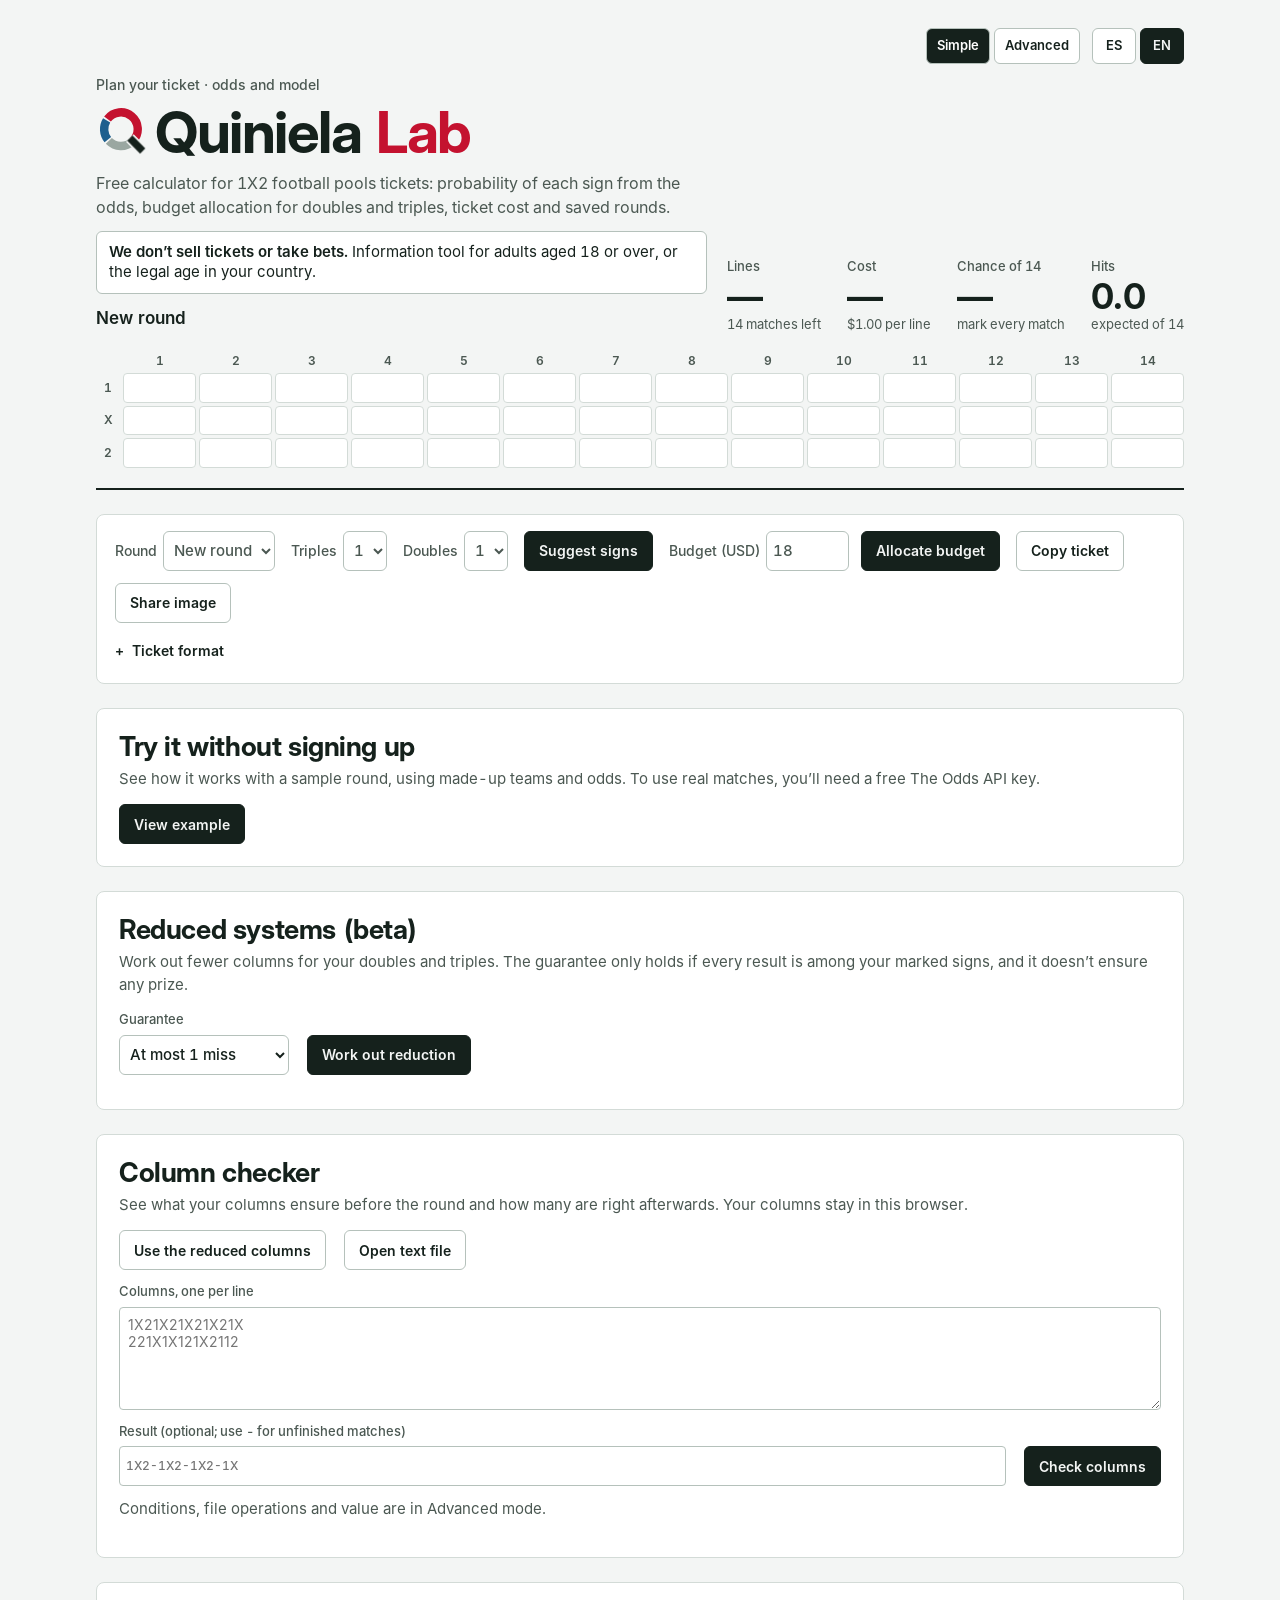
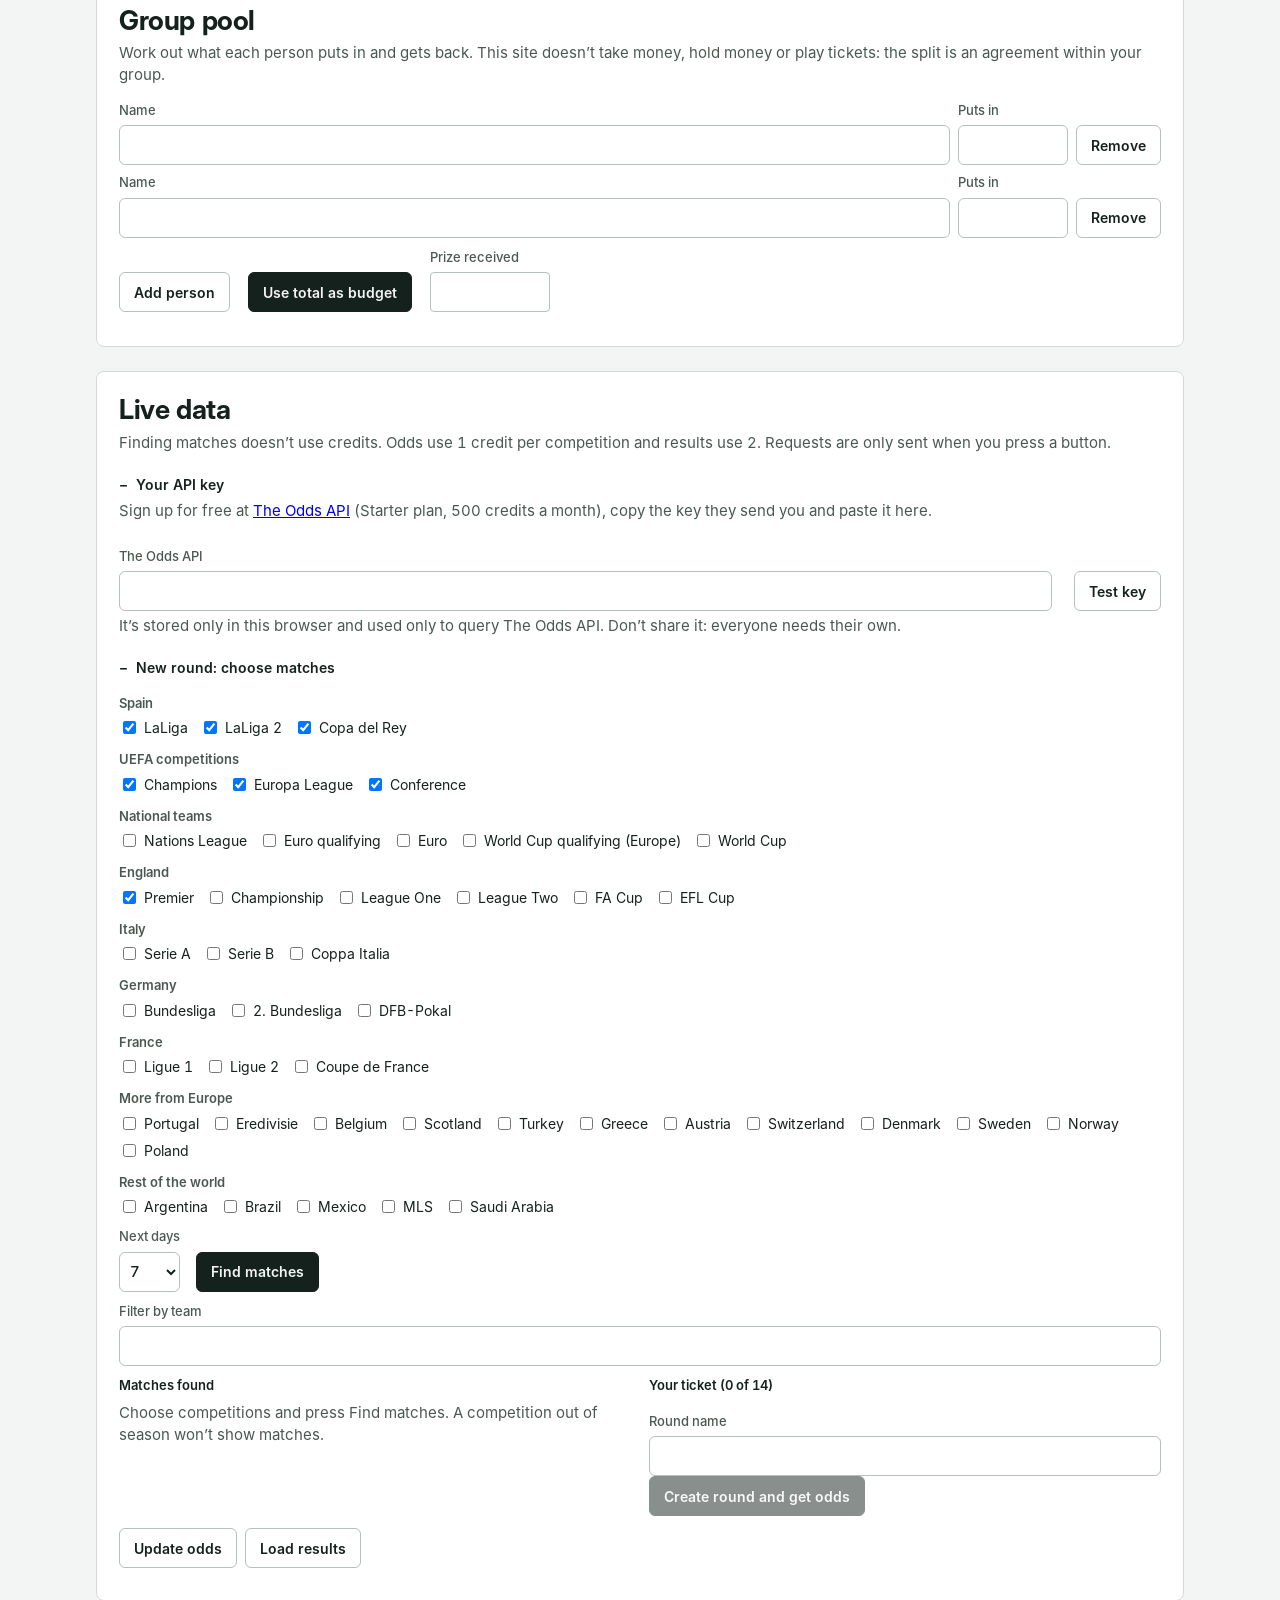
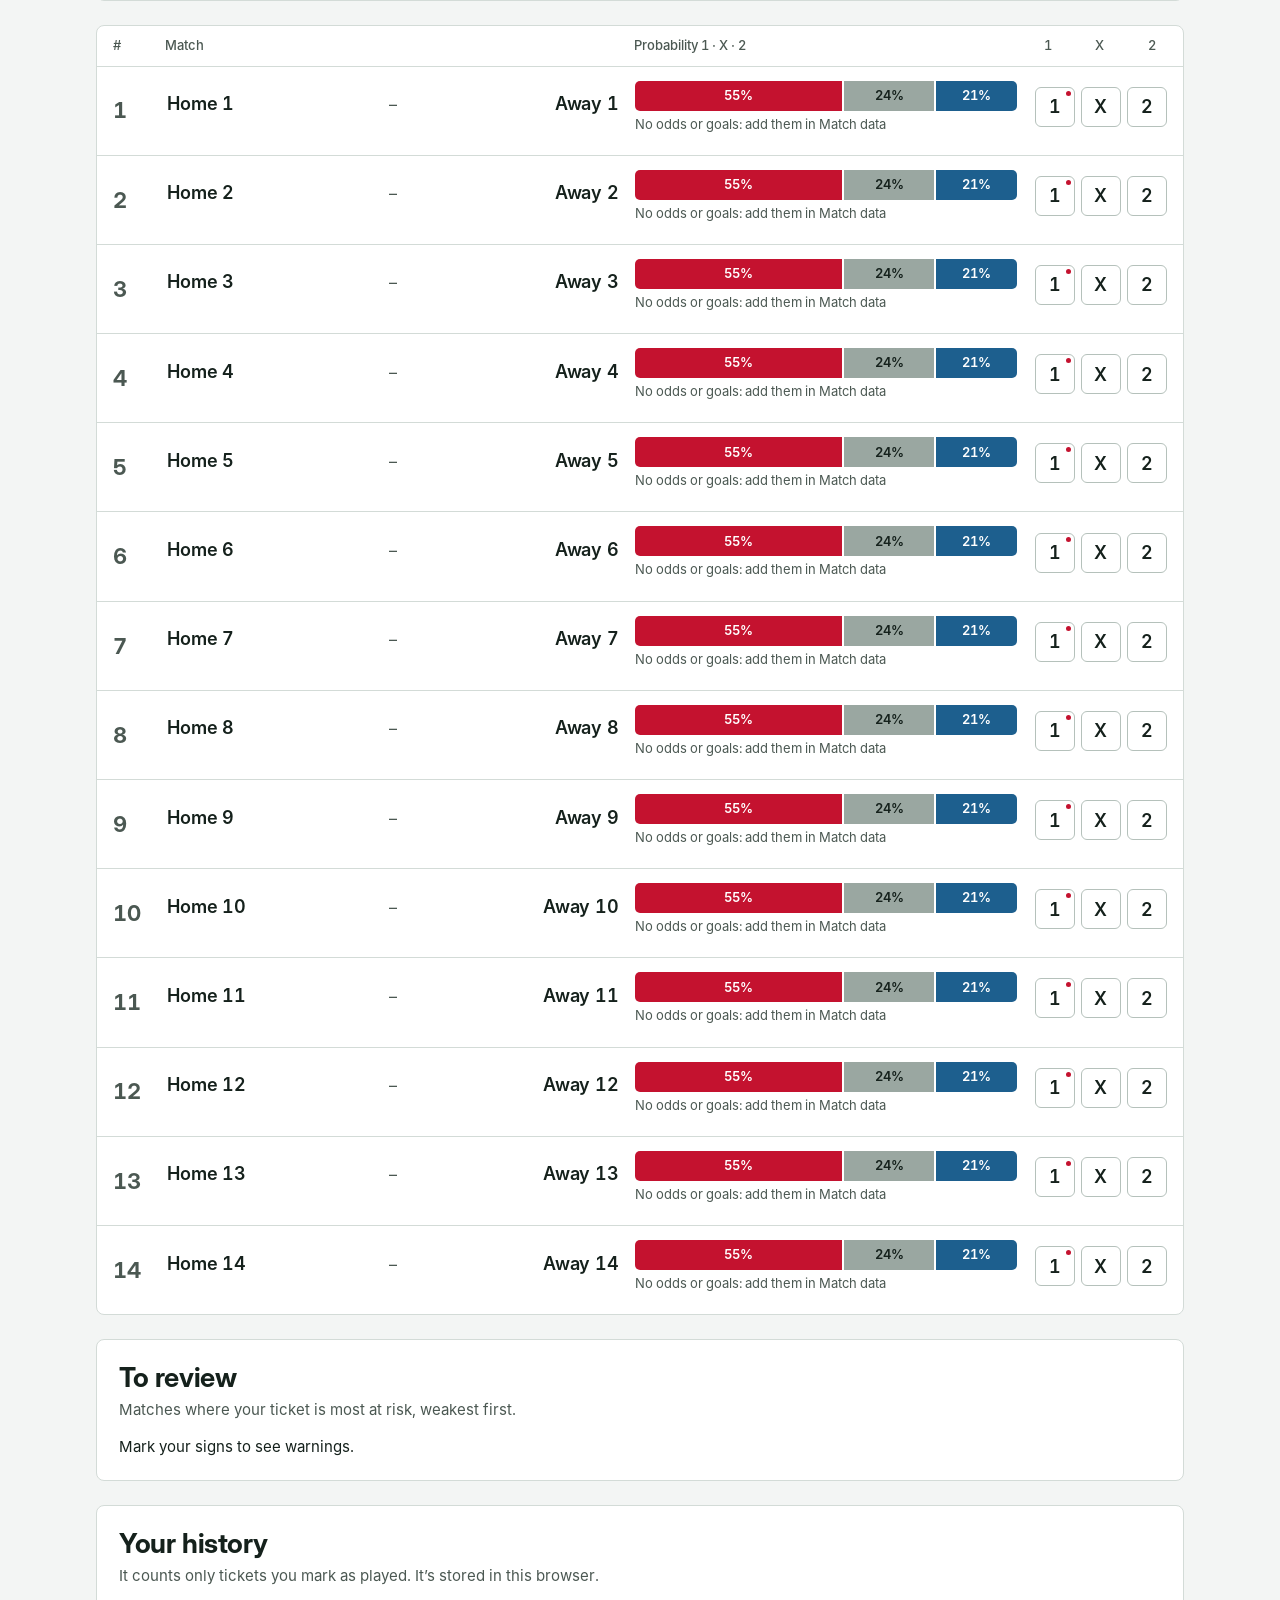
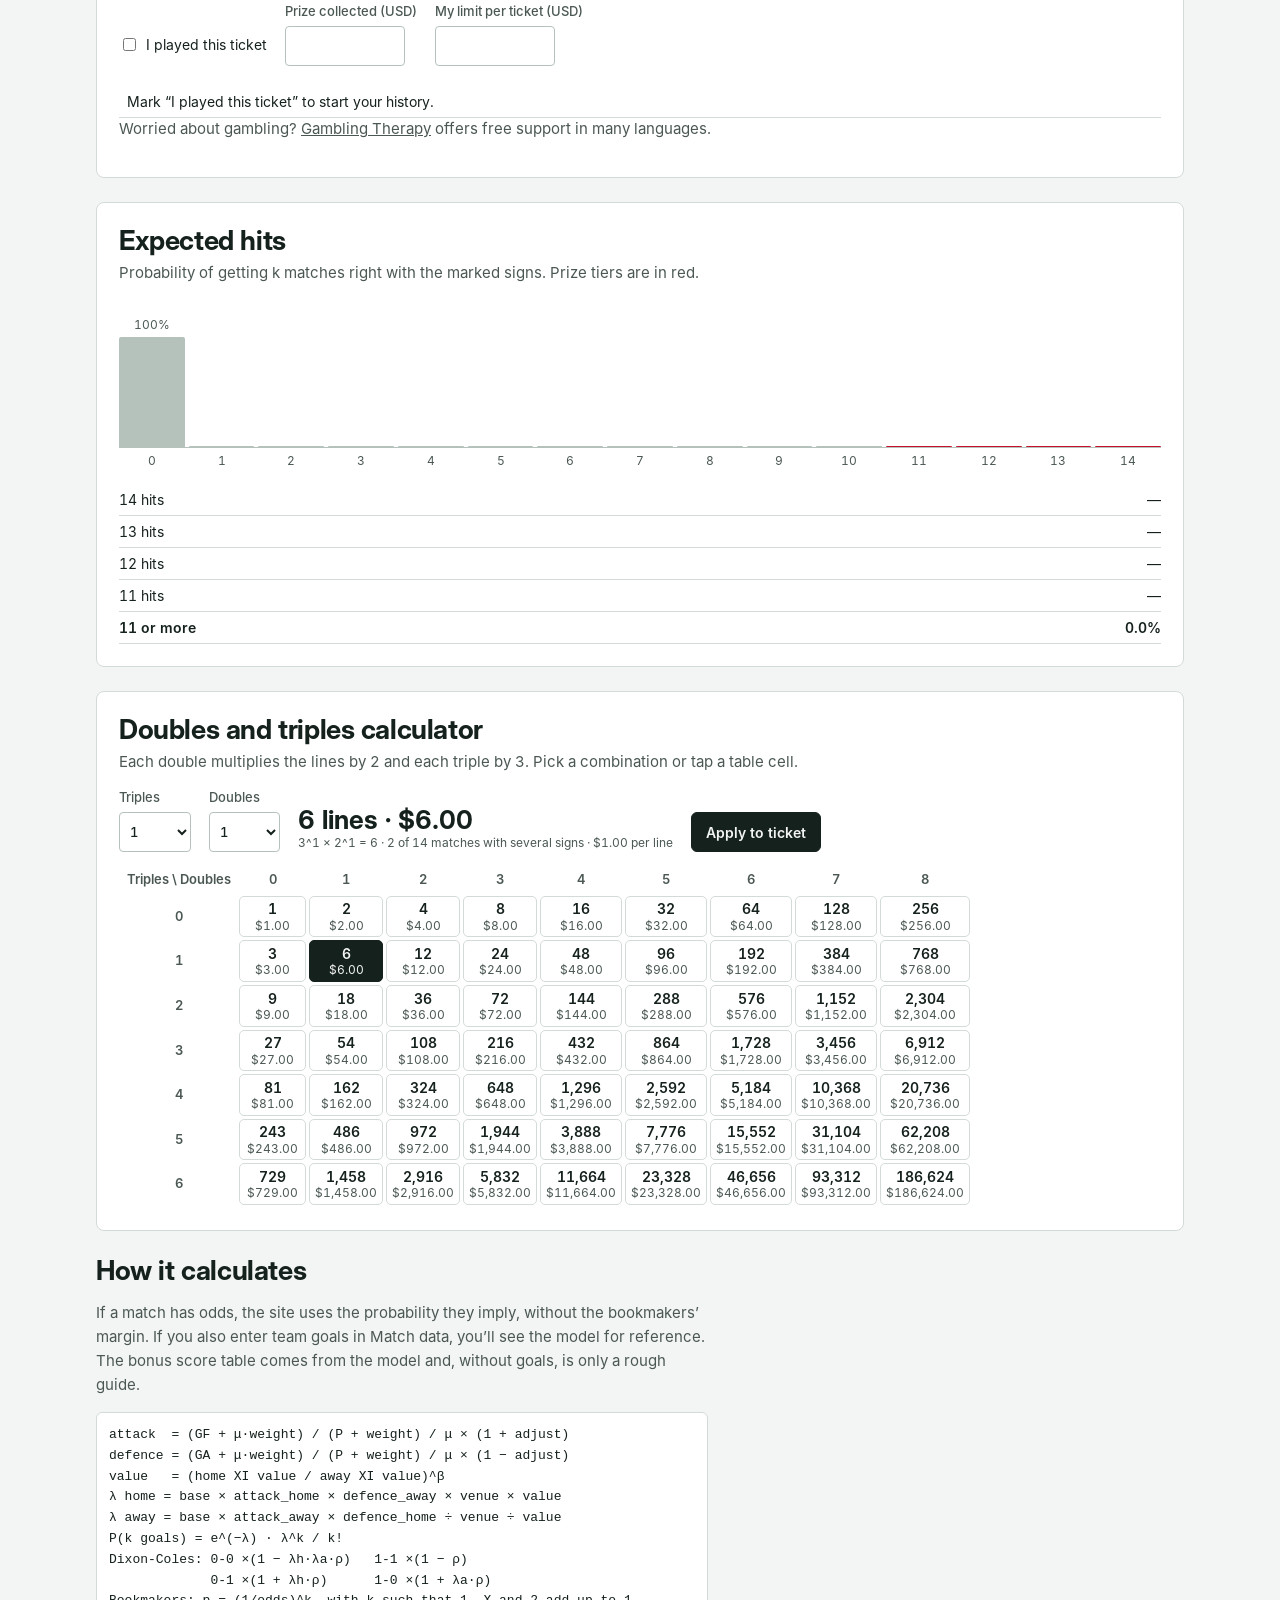
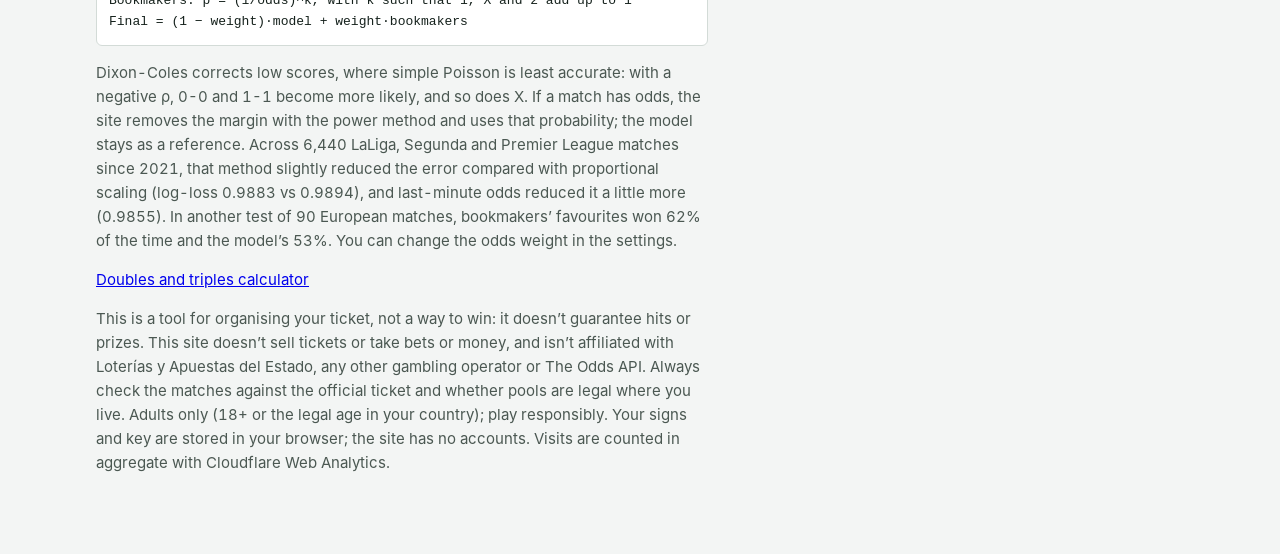
==== commit d21629b6: "Añade quiniela en grupo con reparto y enlace para compartir Co-Authored-By: Claude Opus 5.5 <noreply" ====
--- a/index.html
+++ b/index.html
@@ -273,7 +273,7 @@
 @media (max-width:640px){.curve-layout{grid-template-columns:minmax(0,1fr)}.curve-ring{width:auto}.cv-v{font-size:11px}}
 @media (prefers-reduced-motion:reduce){.cv-bar.grow,.ring-v.draw{animation:none}}
 .desk-k{margin-bottom:14px}.desk-t td:nth-child(2),.desk-t th:nth-child(2){text-align:left;white-space:normal;min-width:150px}.desk-t td:first-child,.desk-t th:first-child{text-align:left;color:var(--muted)}.spark{display:inline-block;vertical-align:middle;width:72px;height:22px}.spark polyline{fill:none;stroke:var(--c2);stroke-width:2;stroke-linecap:round;stroke-linejoin:round}.spark circle{fill:var(--ink)}.up,.down{font-weight:600}.hist-chart{margin:4px 0 12px}.hist-chart svg{display:block;width:100%;height:auto}.eq-pos{fill:var(--c2)}.eq-neg{fill:var(--c1)}
-.has-live #reducebox{order:1}.has-live #scrutbox{order:1}.has-live .sync{order:1}.has-live .calc{order:2}.has-live .method{order:3}
+.has-live #reducebox{order:1}.has-live #scrutbox{order:1}.has-live #groupbox{order:1}.has-live .sync{order:1}.has-live .calc{order:2}.has-live .method{order:3}
 @media (max-width:640px){.panel{padding:16px}.tools{padding:14px}.row{padding:12px}.tn{font-size:17px}.tc{font-size:12px}.tn-h,.ts-h{font-size:11px}}
 </style>
 
@@ -297,6 +297,13 @@
     <div class="ticket enter" id="ticket" role="img"></div>
   </header>
   <div class="tip" id="tip" role="tooltip" hidden></div>
+
+  <section class="panel" id="g-view" aria-labelledby="gv-h" hidden>
+    <h2 id="gv-h" data-t="gvH">Boleto de grupo compartido</h2>
+    <p class="sub" data-t="gvP">Lo ha escrito quien te envió el enlace. Compruébalo antes de jugar. No se guarda en tus jornadas.</p>
+    <div id="gv-body"></div>
+    <button class="btn" id="gv-close" data-t="gvClose">Cerrar</button>
+  </section>
 
   <section class="tools" data-ta="tools" aria-label="Herramientas">
     <label for="jsel"><span data-t="round">Jornada</span> <select id="jsel"></select></label>
@@ -414,6 +421,17 @@
     <div id="s-out" hidden><div class="round-g desk-k" id="s-kpi"></div><div class="tw-c"><table class="curve-t" id="s-table"></table></div><p class="sub round-n" id="s-note"></p></div>
   </section>
 
+  <section class="panel" id="groupbox" aria-labelledby="g-h">
+    <h2 id="g-h" data-t="gH">Quiniela en grupo</h2>
+    <p class="sub" data-t="gP">Calcula cuánto pone cada uno y qué le toca. Esta web no cobra, no guarda dinero ni juega boletos: el reparto es un acuerdo de tu grupo.</p>
+    <div id="g-rows" style="display:flex;flex-direction:column;gap:8px;margin-bottom:10px"></div>
+    <div class="hist-f"><button class="btn" id="g-add" data-t="gAdd">Añadir participante</button><button class="btn primary" id="g-budget" data-t="gBudget">Usar el total como presupuesto</button><label class="field md" for="g-prize"><span data-t="gPrize">Premio cobrado</span><input id="g-prize" type="number" min="0" step="0.01" inputmode="decimal"></label></div>
+    <p class="sync-log" id="g-msg" aria-live="polite"></p>
+    <div id="g-out" hidden><div class="round-g desk-k" id="g-kpi" style="grid-template-columns:repeat(auto-fit,minmax(130px,1fr))"></div><div class="tw-c"><table class="curve-t" id="g-table"></table></div>
+      <div class="hist-f" style="margin-top:12px"><button class="btn" id="g-copy" data-t="gCopy">Copiar resumen</button><button class="btn" id="g-link" data-t="gLink">Compartir enlace</button></div>
+      <p class="sub" data-t="gPriv">El enlace incluye nombres, cantidades y el boleto. Compártelo solo con tu grupo.</p></div>
+  </section>
+
   <section class="panel sync" id="sync" aria-labelledby="sync-h" hidden>
     <h2 id="sync-h" data-t="syncH">Datos en línea</h2>
     <p class="sub" data-t="syncP">Buscar partidos no gasta créditos. Las cuotas gastan 1 crédito por competición y los resultados, 2. Solo se hacen peticiones cuando pulsas un botón.</p>
@@ -567,7 +585,7 @@
  method2:'Dixon-Coles corrige los marcadores bajos, donde el Poisson simple se equivoca más: con ρ negativo suben el 0-0 y el 1-1, y con ello la X. Si un partido tiene cuotas, la web quita el margen con el método de potencia y usa esa probabilidad; el modelo queda como referencia. En 6.440 partidos de LaLiga, Segunda y Premier desde 2021, ese método redujo un poco el error frente al reparto proporcional (log-loss 0,9883 frente a 0,9894), y las cuotas de última hora lo redujeron algo más (0,9855). En otra prueba con 90 partidos europeos, las casas acertaron el favorito el 62% de las veces y el modelo el 53%. Puedes cambiar el peso de las cuotas en los parámetros.',
  guides:'<a href="/calculadora-dobles-triples/">Calculadora de dobles y triples</a> · <a href="/cuanto-cuesta-quiniela/">Cuánto cuesta una quiniela</a>',
  method3:'Es una herramienta para organizar el boleto, no una forma de ganar: no garantiza aciertos ni premios. Esta web no vende boletos, no acepta apuestas ni dinero, y no tiene relación con Loterías y Apuestas del Estado, con otros operadores de juego ni con The Odds API. Comprueba siempre los partidos con el boleto oficial. Solo para mayores de 18 años o de la edad legal de tu país; juega con responsabilidad. Tus signos y tu clave se guardan en tu navegador; la web no tiene cuentas. Las visitas se cuentan de forma agregada con Cloudflare Web Analytics.',
- ccCr:'Rentabilidad mínima',ccBase:'Columnas base: columna y aciertos con ella',ccGroup:'Grupos: partidos, signos y cuántos deben salir',ccBadBase:l=>`La línea ${l} de columnas base no es válida. Ejemplo: 1X21X21X21X21X 10-14`,ccBadGroup:l=>`La línea ${l} de grupos no es válida. Ejemplo: 1-5 1 2-3`,alH:'Operaciones con ficheros',alP:'Combina las columnas de arriba con otras. El resultado sustituye a las de arriba.',alCols:'Otras columnas',alOpen:'Abrir otro fichero',alSum:'Sumar',alInt:'Dejar las comunes',alSub:'Quitar estas',alBoth:'Faltan columnas en alguna de las dos listas.',alRes:(a,b,c)=>`Tenías ${a} columnas y la otra lista tiene ${b}: quedan ${c}.`,crH:'Rentabilidad con tus porcentajes',crP:'Escribe qué porcentaje crees que juega la gente en cada partido. La web no los descarga ni los envía a ningún sitio.',crPct:'Una línea por partido: % de 1, X y 2',crRec:'Recaudación (opcional)',crRun:'Calcular rentabilidad',crNeed:'Primero carga cuotas en todos los partidos y añade columnas.',crBad:(l,n)=>`Hacen falta ${n} líneas con tres porcentajes mayores que 0 que sumen unos 100. Revisa la línea ${l}.`,crSet:'Rentabilidad del conjunto',crOver:'Columnas por encima de 1',crCol:'Columna',crReal:'Con cuotas',crPub:'Con tus %',crV:'Rentab.',crWin:'Acertantes esperados',crNote:'Rentabilidad = probabilidad según las cuotas / probabilidad según tus porcentajes. Por encima de 1, esa columna se jugaría menos de lo que su probabilidad justifica, pero eso no asegura ganancias y depende de que tus porcentajes sean fiables.',ccH:'Condiciones',ccP:'Quita columnas y mira cuánto ahorras y cuánta probabilidad pierdes. Filtrar suele romper la garantía.',cc1a:'Mín. de 1',cc1b:'Máx. de 1',ccxa:'Mín. de X',ccxb:'Máx. de X',cc2a:'Mín. de 2',cc2b:'Máx. de 2',ccTop:'Las N más probables',ccDev:'Desarrollar mis signos',ccApply:'Aplicar condiciones',ccUndo:'Deshacer',ccNoCols:'Primero desarrolla tus signos o añade columnas.',ccNone:'Ninguna columna cumple esas condiciones.',ccNoSel:'Marca algún signo en todos los partidos.',ccRes:(a,b,sv,kp)=>`Quedan ${a} de ${b} columnas: ahorras el ${sv}% y conservas el ${kp}% de la probabilidad de acertarlo todo.`,modeS:'Sencillo',modeA:'Avanzado',modeG:'Modo',modeHint:'Condiciones, operaciones con ficheros y rentabilidad están en el modo Avanzado.',scH:'Escrutinio de columnas',scP:'Mira qué aseguran tus columnas antes de la jornada y cuántas aciertan después. Tus columnas no salen de este navegador.',scUseRed:'Usar columnas de la reducción',scOpen:'Abrir fichero de texto',scCols:'Columnas, una por línea',scRes:'Resultado (opcional; usa - en los partidos sin terminar)',scRun:'Escrutar columnas',scCsv:'Guardar para Excel',scNoRed:'Calcula antes una reducción.',scEmpty:'Pega o abre tus columnas.',scBadLine:(l,n)=>`La línea ${l} no es una columna de ${n} signos 1, X o 2.`,scBadRes:n=>`El resultado debe tener ${n} signos 1, X, 2 o -.`,scTooMany:'Esta prueba admite hasta 20.000 columnas.',scBadFile:'No se ha podido leer el fichero. Debe ser de texto y ocupar menos de 2 MB.',scTooBig:'Hay demasiadas combinaciones posibles para calcularlas en el navegador.',scBusy:'Comprobando todos los resultados posibles…',scErr:'No se ha podido hacer el escrutinio.',scColsK:'Columnas',scGuar:'Garantía dentro de tus signos',scHits:n=>`${n} aciertos`,scIn:'Resultados dentro de tus signos',scBest:'Tu mejor columna',scHitsH:'Aciertos',scOrMore:h=>`${h} o más`,scShare:'Marcadas',scProb:'Con cuotas',scGot:'Columnas',scDup:n=>`Columnas repetidas: ${n}; solo cuentan una vez.`,scPending:n=>`Faltan ${n} partidos: los aciertos pueden subir.`,scNote:'«Marcadas» es el porcentaje de combinaciones de tus signos con esos aciertos; «Con cuotas», la probabilidad de lograrlos. La garantía es el mínimo de aciertos si todos los resultados caen en signos que aparecen en tus columnas. Las columnas deben seguir el orden de tus partidos y el pleno no se cuenta. Acertar no asegura premio.',redH:'Reducciones (en prueba)',redP:'Calcula menos columnas para tus dobles y triples. La garantía solo vale si todos los resultados están entre tus signos marcados, y no asegura ningún premio.',redGoal:'Garantía',redRun:'Calcular reducción',redCopy:'Copiar columnas',redK1:'Máximo 1 fallo',redK2:'Máximo 2 fallos',redBusy:'Calculando y comprobando todas las combinaciones…',redNeedAll:'Marca al menos un signo en todos los partidos.',redNeedMulti:'Marca al menos dos partidos con dobles o triples.',redTooBig:n=>`Son ${n} combinaciones. Esta prueba admite hasta 20.000.`,redFail:'La comprobación no ha salido bien. No se muestran columnas.',redErr:'No se ha podido calcular la reducción.',redDirect:'Sin reducir',redReduced:'Reducida',redSave:'Ahorro',redVerified:'Garantía comprobada',redOkN:n=>`${n} de ${n}`,redNote:(n,fl,pa,pi)=>`Si tus ${n} partidos terminan dentro de tus signos, siempre tendrás una columna con ${fl} aciertos o más. Probabilidad de que eso ocurra: ${pi}%. Probabilidad de acertar los ${n}: ${pa}. Son columnas sencillas: juégalas una a una y añade aparte el pleno. Un número de aciertos no asegura premio.`,redOff:(o,g)=>` La reducción oficial con estos dobles y triples tiene ${o} apuestas${g}; compara también su garantía.`,redOffWorse:' La tuya es más larga: mejor usar la oficial.',redModeP:'Cobertura mínima',redPct:'Cobertura (%)',redBadP:'Pon una cobertura entre 1 y 99.',redNoteP:(c,n,fl,pc,pa)=>`Sin garantía total: estas columnas cubren el ${c}% de la probabilidad dentro de tus signos, según las cuotas. Probabilidad de tener una columna con ${fl} aciertos o más dentro de tus signos: ${pc}. Probabilidad de acertar los ${n}: ${pa}. Un número de aciertos no asegura premio.`,redMode:'Objetivo',redModeG:'Garantía completa',redModeB:'Número fijo de columnas',redBudget:'Columnas',redTooBigB:'El número fijo de columnas admite hasta 8.000 combinaciones.',redBadB:n=>`Pon un número de columnas menor que ${n}.`,redCovered:'Combinaciones cubiertas',redCovN:(a,b)=>`${a} de ${b}`,redNoteB:(n,fl,pc,pa)=>`Con este número de columnas no hay garantía: se eligen las que más probabilidad reúnen según las cuotas. Probabilidad de tener una columna con ${fl} aciertos o más dentro de tus signos: ${pc}. Probabilidad de acertar los ${n}: ${pa}. Un número de aciertos no asegura premio.`,redCores:n=>`Calculada con ${n} núcleos de tu procesador.`,redCol:'Columna',redMore:n=>`Se muestran 100 de ${n}. Usa «Copiar columnas» para verlas todas.`,tRedCopied:'Columnas copiadas',deskH:'Mesa de mercado',deskP:'Cómo está la jornada según las cuotas y qué ha cambiado desde la última actualización. Son datos para decidir, no recomendaciones.',deskUp:'Sorpresas esperadas',deskOpen:'Partidos abiertos',deskMove:'Mayor movimiento',deskSpread:'Mayor desacuerdo',deskFav:'Favorito',deskChange:'Cambio',deskTrend:'Evolución',deskBooks:'Desacuerdo',deskNoMove:'Sin cambios aún',pts:n=>`${n} pts`,ptsSigned:n=>`${n>0?'+':n<0?'−':''}${Math.abs(n).toLocaleString(LOC())} pts`,booksN:(p,n)=>`${p} pts · ${n} ${pl(n,'casa')}`,deskNote:'Sorpresas esperadas: suma de lo que le falta a cada favorito para el 100 %. Abierto: el favorito no llega al 45 %. Desacuerdo: distancia máxima entre casas para un mismo signo.',demoMarket:' En este ejemplo, los movimientos y el desacuerdo también son inventados.',histMove:(n)=>`Desde que jugaste, la probabilidad de tus signos ha cambiado ${n} de media por partido. Es una referencia del mercado, no un resultado.`,histKpi:(ret,dd)=>` · Retorno ${ret}% · Peor caída ${dd}`,shareBtn:'Compartir imagen',roundH:'Tu jornada frente a las cuotas',roundP:'Compara tus signos con lo que habrías acertado marcando solo a los favoritos.',histH:'Tu historial',histP:'Cuenta solo los boletos que marques como jugados. Se guarda en este navegador.',histPlayed:'He jugado este boleto',roundYours:'Tus aciertos',roundFav:'Solo favoritos',roundExp:'Esperados con tus signos',roundNote:(k)=>(k?`Tus dobles y triples salvaron ${k} ${pl(k,'partido')} donde falló el favorito. `:'')+'En pocos partidos, la diferencia puede deberse a la suerte.',ofN:(a,b)=>`${a} de ${b}`,multi:(n,p)=>`${n===2?'Doble':'Triple'}: ×${n} apuestas, +${p} puntos de cobertura`,overLimit:s=>`Este boleto supera tu límite de ${s}.`,prizeL:c=>`Premio cobrado (${c})`,limitL:c=>`Mi límite por boleto (${c})`,histEmpty:'Marca «He jugado este boleto» para empezar tu historial.',histBal:(g,p,b)=>`Gastado ${g} · Cobrado ${p} · Balance ${b}`,hRound:'Jornada',hCost:'Coste',hHits:'Aciertos',hPrize:'Premio',help:'¿El juego te preocupa? Hay ayuda en <a href="https://www.jugarbien.es/" target="_blank" rel="noopener noreferrer">JugarBIEN</a>, incluida la <a href="https://www.jugarbien.es/contenido/registro-de-interdiccion" target="_blank" rel="noopener noreferrer">autoexclusión</a>.',tShared:'Imagen lista',shareFoot:'qlab-web.pages.dev · +18 · No vende boletos ni garantiza premios',shareDemo:'Ejemplo con datos inventados',shareCost:(b,c)=>`${b} · ${c}`,curveH:'Qué cambia con más presupuesto',curveP:'Cada barra usa el mejor reparto de dobles y triples para ese presupuesto. Más probabilidad de aciertos no significa más premio esperado.',curveTable:'Ver los datos en una tabla',curveY:m=>`Prob. de ${m} o más`,curveRing:(c,b)=>`Con ${c}: ${b}`,curveBud:'Presupuesto',curveTip:(c,b,p,m)=>`${c}: ${b} · ${p}% de ${m} o más`,ticketAria:(a,n)=>`Tu boleto: ${a} de ${n} partidos marcados`,ticketTip:(i,h,a,s,p)=>`${i}. ${h} – ${a} · ${s}: ${p}`,home:'Local',away:'Visitante',newRound:'Nueva jornada',demoName:'Ejemplo (datos inventados)',demoStamp:'Equipos y cuotas inventados',budget:'Presupuesto',statAll:n=>`Prob. de ${n}`,goalAll:n=>`Acertar los ${n}`,goalMin:n=>`Acertar ${n} o más`,oneIn:s=>`1 entre ${s}`,atHome:'En casa',awayGame:'Fuera',goalsIn:(g,c,p)=>`${g}-${c} en ${p}`,missing:n=>`${n} ${pl(n,'baja')}`,form:{G:'G',E:'E',P:'P'},statLab:['PJ','GF','GC','Ajuste %'],oddsOpt:'Cuotas (opcional)',sofa:'Forma, valor y bajas',muL:'Media comp.',hvL:'Valor XI local (M€)',avL:'Valor XI visit. (M€)',hfL:'Forma local',afL:'Forma visitante',hbL:'Bajas local',abL:'Bajas visitante',homeOf:i=>`Local partido ${i}`,awayOf:i=>`Visitante partido ${i}`,signsOf:i=>`Signos partido ${i}`,xg:'goles esperados',matchData:'Datos del partido',realRes:'Resultado real',plenoData:'Datos del pleno',plRealH:'Goles local (real)',plRealA:'Goles visitante (real)',
+ ccCr:'Rentabilidad mínima',ccBase:'Columnas base: columna y aciertos con ella',ccGroup:'Grupos: partidos, signos y cuántos deben salir',ccBadBase:l=>`La línea ${l} de columnas base no es válida. Ejemplo: 1X21X21X21X21X 10-14`,ccBadGroup:l=>`La línea ${l} de grupos no es válida. Ejemplo: 1-5 1 2-3`,alH:'Operaciones con ficheros',alP:'Combina las columnas de arriba con otras. El resultado sustituye a las de arriba.',alCols:'Otras columnas',alOpen:'Abrir otro fichero',alSum:'Sumar',alInt:'Dejar las comunes',alSub:'Quitar estas',alBoth:'Faltan columnas en alguna de las dos listas.',alRes:(a,b,c)=>`Tenías ${a} columnas y la otra lista tiene ${b}: quedan ${c}.`,crH:'Rentabilidad con tus porcentajes',crP:'Escribe qué porcentaje crees que juega la gente en cada partido. La web no los descarga ni los envía a ningún sitio.',crPct:'Una línea por partido: % de 1, X y 2',crRec:'Recaudación (opcional)',crRun:'Calcular rentabilidad',crNeed:'Primero carga cuotas en todos los partidos y añade columnas.',crBad:(l,n)=>`Hacen falta ${n} líneas con tres porcentajes mayores que 0 que sumen unos 100. Revisa la línea ${l}.`,crSet:'Rentabilidad del conjunto',crOver:'Columnas por encima de 1',crCol:'Columna',crReal:'Con cuotas',crPub:'Con tus %',crV:'Rentab.',crWin:'Acertantes esperados',crNote:'Rentabilidad = probabilidad según las cuotas / probabilidad según tus porcentajes. Por encima de 1, esa columna se jugaría menos de lo que su probabilidad justifica, pero eso no asegura ganancias y depende de que tus porcentajes sean fiables.',ccH:'Condiciones',ccP:'Quita columnas y mira cuánto ahorras y cuánta probabilidad pierdes. Filtrar suele romper la garantía.',cc1a:'Mín. de 1',cc1b:'Máx. de 1',ccxa:'Mín. de X',ccxb:'Máx. de X',cc2a:'Mín. de 2',cc2b:'Máx. de 2',ccTop:'Las N más probables',ccDev:'Desarrollar mis signos',ccApply:'Aplicar condiciones',ccUndo:'Deshacer',ccNoCols:'Primero desarrolla tus signos o añade columnas.',ccNone:'Ninguna columna cumple esas condiciones.',ccNoSel:'Marca algún signo en todos los partidos.',ccRes:(a,b,sv,kp)=>`Quedan ${a} de ${b} columnas: ahorras el ${sv}% y conservas el ${kp}% de la probabilidad de acertarlo todo.`,gH:'Quiniela en grupo',gP:'Calcula cuánto pone cada uno y qué le toca. Esta web no cobra, no guarda dinero ni juega boletos: el reparto es un acuerdo de tu grupo.',gAdd:'Añadir participante',gBudget:'Usar el total como presupuesto',gPrize:'Premio cobrado',gCopy:'Copiar resumen',gLink:'Compartir enlace',gPriv:'El enlace incluye nombres, cantidades y el boleto. Compártelo solo con tu grupo.',gName:'Nombre',gAmount:'Aporta',gRemove:'Quitar',gPerson:n=>`Participante ${n}`,gTotal:'Total reunido',gCost:'Coste del boleto',gShort:'Falta',gOver:'Sobra',gEven:'Cuadra',gWho:'Participante',gShare:'Parte',gPCost:'Del coste',gPPrize:'Del premio',gNeed:'Pon alguna aportación mayor que 0.',gResumen:'Reparto',gLinkOk:'Enlace copiado',gCopied:'Resumen copiado',gLong:'El enlace sería demasiado largo. Copia el resumen.',gBadLink:'El enlace de grupo no es válido.',gvH:'Boleto de grupo compartido',gvP:'Lo ha escrito quien te envió el enlace. Compruébalo antes de jugar. No se guarda en tus jornadas.',gvClose:'Cerrar',gvCols:n=>`Columnas incluidas: ${n}`,modeS:'Sencillo',modeA:'Avanzado',modeG:'Modo',modeHint:'Condiciones, operaciones con ficheros y rentabilidad están en el modo Avanzado.',scH:'Escrutinio de columnas',scP:'Mira qué aseguran tus columnas antes de la jornada y cuántas aciertan después. Tus columnas no salen de este navegador.',scUseRed:'Usar columnas de la reducción',scOpen:'Abrir fichero de texto',scCols:'Columnas, una por línea',scRes:'Resultado (opcional; usa - en los partidos sin terminar)',scRun:'Escrutar columnas',scCsv:'Guardar para Excel',scNoRed:'Calcula antes una reducción.',scEmpty:'Pega o abre tus columnas.',scBadLine:(l,n)=>`La línea ${l} no es una columna de ${n} signos 1, X o 2.`,scBadRes:n=>`El resultado debe tener ${n} signos 1, X, 2 o -.`,scTooMany:'Esta prueba admite hasta 20.000 columnas.',scBadFile:'No se ha podido leer el fichero. Debe ser de texto y ocupar menos de 2 MB.',scTooBig:'Hay demasiadas combinaciones posibles para calcularlas en el navegador.',scBusy:'Comprobando todos los resultados posibles…',scErr:'No se ha podido hacer el escrutinio.',scColsK:'Columnas',scGuar:'Garantía dentro de tus signos',scHits:n=>`${n} aciertos`,scIn:'Resultados dentro de tus signos',scBest:'Tu mejor columna',scHitsH:'Aciertos',scOrMore:h=>`${h} o más`,scShare:'Marcadas',scProb:'Con cuotas',scGot:'Columnas',scDup:n=>`Columnas repetidas: ${n}; solo cuentan una vez.`,scPending:n=>`Faltan ${n} partidos: los aciertos pueden subir.`,scNote:'«Marcadas» es el porcentaje de combinaciones de tus signos con esos aciertos; «Con cuotas», la probabilidad de lograrlos. La garantía es el mínimo de aciertos si todos los resultados caen en signos que aparecen en tus columnas. Las columnas deben seguir el orden de tus partidos y el pleno no se cuenta. Acertar no asegura premio.',redH:'Reducciones (en prueba)',redP:'Calcula menos columnas para tus dobles y triples. La garantía solo vale si todos los resultados están entre tus signos marcados, y no asegura ningún premio.',redGoal:'Garantía',redRun:'Calcular reducción',redCopy:'Copiar columnas',redK1:'Máximo 1 fallo',redK2:'Máximo 2 fallos',redBusy:'Calculando y comprobando todas las combinaciones…',redNeedAll:'Marca al menos un signo en todos los partidos.',redNeedMulti:'Marca al menos dos partidos con dobles o triples.',redTooBig:n=>`Son ${n} combinaciones. Esta prueba admite hasta 20.000.`,redFail:'La comprobación no ha salido bien. No se muestran columnas.',redErr:'No se ha podido calcular la reducción.',redDirect:'Sin reducir',redReduced:'Reducida',redSave:'Ahorro',redVerified:'Garantía comprobada',redOkN:n=>`${n} de ${n}`,redNote:(n,fl,pa,pi)=>`Si tus ${n} partidos terminan dentro de tus signos, siempre tendrás una columna con ${fl} aciertos o más. Probabilidad de que eso ocurra: ${pi}%. Probabilidad de acertar los ${n}: ${pa}. Son columnas sencillas: juégalas una a una y añade aparte el pleno. Un número de aciertos no asegura premio.`,redOff:(o,g)=>` La reducción oficial con estos dobles y triples tiene ${o} apuestas${g}; compara también su garantía.`,redOffWorse:' La tuya es más larga: mejor usar la oficial.',redModeP:'Cobertura mínima',redPct:'Cobertura (%)',redBadP:'Pon una cobertura entre 1 y 99.',redNoteP:(c,n,fl,pc,pa)=>`Sin garantía total: estas columnas cubren el ${c}% de la probabilidad dentro de tus signos, según las cuotas. Probabilidad de tener una columna con ${fl} aciertos o más dentro de tus signos: ${pc}. Probabilidad de acertar los ${n}: ${pa}. Un número de aciertos no asegura premio.`,redMode:'Objetivo',redModeG:'Garantía completa',redModeB:'Número fijo de columnas',redBudget:'Columnas',redTooBigB:'El número fijo de columnas admite hasta 8.000 combinaciones.',redBadB:n=>`Pon un número de columnas menor que ${n}.`,redCovered:'Combinaciones cubiertas',redCovN:(a,b)=>`${a} de ${b}`,redNoteB:(n,fl,pc,pa)=>`Con este número de columnas no hay garantía: se eligen las que más probabilidad reúnen según las cuotas. Probabilidad de tener una columna con ${fl} aciertos o más dentro de tus signos: ${pc}. Probabilidad de acertar los ${n}: ${pa}. Un número de aciertos no asegura premio.`,redCores:n=>`Calculada con ${n} núcleos de tu procesador.`,redCol:'Columna',redMore:n=>`Se muestran 100 de ${n}. Usa «Copiar columnas» para verlas todas.`,tRedCopied:'Columnas copiadas',deskH:'Mesa de mercado',deskP:'Cómo está la jornada según las cuotas y qué ha cambiado desde la última actualización. Son datos para decidir, no recomendaciones.',deskUp:'Sorpresas esperadas',deskOpen:'Partidos abiertos',deskMove:'Mayor movimiento',deskSpread:'Mayor desacuerdo',deskFav:'Favorito',deskChange:'Cambio',deskTrend:'Evolución',deskBooks:'Desacuerdo',deskNoMove:'Sin cambios aún',pts:n=>`${n} pts`,ptsSigned:n=>`${n>0?'+':n<0?'−':''}${Math.abs(n).toLocaleString(LOC())} pts`,booksN:(p,n)=>`${p} pts · ${n} ${pl(n,'casa')}`,deskNote:'Sorpresas esperadas: suma de lo que le falta a cada favorito para el 100 %. Abierto: el favorito no llega al 45 %. Desacuerdo: distancia máxima entre casas para un mismo signo.',demoMarket:' En este ejemplo, los movimientos y el desacuerdo también son inventados.',histMove:(n)=>`Desde que jugaste, la probabilidad de tus signos ha cambiado ${n} de media por partido. Es una referencia del mercado, no un resultado.`,histKpi:(ret,dd)=>` · Retorno ${ret}% · Peor caída ${dd}`,shareBtn:'Compartir imagen',roundH:'Tu jornada frente a las cuotas',roundP:'Compara tus signos con lo que habrías acertado marcando solo a los favoritos.',histH:'Tu historial',histP:'Cuenta solo los boletos que marques como jugados. Se guarda en este navegador.',histPlayed:'He jugado este boleto',roundYours:'Tus aciertos',roundFav:'Solo favoritos',roundExp:'Esperados con tus signos',roundNote:(k)=>(k?`Tus dobles y triples salvaron ${k} ${pl(k,'partido')} donde falló el favorito. `:'')+'En pocos partidos, la diferencia puede deberse a la suerte.',ofN:(a,b)=>`${a} de ${b}`,multi:(n,p)=>`${n===2?'Doble':'Triple'}: ×${n} apuestas, +${p} puntos de cobertura`,overLimit:s=>`Este boleto supera tu límite de ${s}.`,prizeL:c=>`Premio cobrado (${c})`,limitL:c=>`Mi límite por boleto (${c})`,histEmpty:'Marca «He jugado este boleto» para empezar tu historial.',histBal:(g,p,b)=>`Gastado ${g} · Cobrado ${p} · Balance ${b}`,hRound:'Jornada',hCost:'Coste',hHits:'Aciertos',hPrize:'Premio',help:'¿El juego te preocupa? Hay ayuda en <a href="https://www.jugarbien.es/" target="_blank" rel="noopener noreferrer">JugarBIEN</a>, incluida la <a href="https://www.jugarbien.es/contenido/registro-de-interdiccion" target="_blank" rel="noopener noreferrer">autoexclusión</a>.',tShared:'Imagen lista',shareFoot:'qlab-web.pages.dev · +18 · No vende boletos ni garantiza premios',shareDemo:'Ejemplo con datos inventados',shareCost:(b,c)=>`${b} · ${c}`,curveH:'Qué cambia con más presupuesto',curveP:'Cada barra usa el mejor reparto de dobles y triples para ese presupuesto. Más probabilidad de aciertos no significa más premio esperado.',curveTable:'Ver los datos en una tabla',curveY:m=>`Prob. de ${m} o más`,curveRing:(c,b)=>`Con ${c}: ${b}`,curveBud:'Presupuesto',curveTip:(c,b,p,m)=>`${c}: ${b} · ${p}% de ${m} o más`,ticketAria:(a,n)=>`Tu boleto: ${a} de ${n} partidos marcados`,ticketTip:(i,h,a,s,p)=>`${i}. ${h} – ${a} · ${s}: ${p}`,home:'Local',away:'Visitante',newRound:'Nueva jornada',demoName:'Ejemplo (datos inventados)',demoStamp:'Equipos y cuotas inventados',budget:'Presupuesto',statAll:n=>`Prob. de ${n}`,goalAll:n=>`Acertar los ${n}`,goalMin:n=>`Acertar ${n} o más`,oneIn:s=>`1 entre ${s}`,atHome:'En casa',awayGame:'Fuera',goalsIn:(g,c,p)=>`${g}-${c} en ${p}`,missing:n=>`${n} ${pl(n,'baja')}`,form:{G:'G',E:'E',P:'P'},statLab:['PJ','GF','GC','Ajuste %'],oddsOpt:'Cuotas (opcional)',sofa:'Forma, valor y bajas',muL:'Media comp.',hvL:'Valor XI local (M€)',avL:'Valor XI visit. (M€)',hfL:'Forma local',afL:'Forma visitante',hbL:'Bajas local',abL:'Bajas visitante',homeOf:i=>`Local partido ${i}`,awayOf:i=>`Visitante partido ${i}`,signsOf:i=>`Signos partido ${i}`,xg:'goles esperados',matchData:'Datos del partido',realRes:'Resultado real',plenoData:'Datos del pleno',plRealH:'Goles local (real)',plRealA:'Goles visitante (real)',
  cov:c=>`tus signos cubren solo el ${c}`,disagree:(a,b)=>`el modelo prefiere ${a} y las casas ${b}`,have:s=>`llevas ${s}`,noWarn:'Ningún aviso: tus signos cubren al menos el 50% y modelo y casas coinciden en el favorito.',markFirst:'Marca tus signos para ver los avisos.',modelL:'Modelo',booksL:'Casas',modelOnly:'Sin cuotas: solo modelo',noData:'Sin cuotas ni goles: añádelos en Datos del partido',xgL:(a,b)=>`Goles esperados ${a} – ${b}`,noGoals:'Sin goles: marcadores orientativos',yourPleno:(s,p)=>`Tu pleno ${s}: ${p}%`,plHit:'Pleno acertado',plMiss:'Pleno fallado',kHits:(k,p)=>`${k} aciertos: ${p}%`,hitsRow:(k,pleno)=>`${k} aciertos${pleno?' (opta al pleno)':''}`,minOrMore:n=>`${n} o más`,
  left:n=>`faltan ${n} ${pl(n,'partido')}`,mix:(t,d)=>`${t} ${pl(t,'triple')} · ${d} ${pl(d,'doble')}`,mixAnd:(t,d)=>`${t} ${pl(t,'triple')} y ${d} ${pl(d,'doble')}`,perBet:s=>`${s} por apuesta`,markAll:'marca todos los partidos',minOf:(p,n)=>`${p}% de ${n} o más`,hitOf:(a,b)=>`${a} de ${b} acertados`,expOf:n=>`esperados de ${n}`,bets:n=>pl(n,'apuesta'),
  calcDet:(t,d,b,n,pr)=>`3^${t} × 2^${d} = ${b} · ${t+d} de ${n} partidos con varios signos · ${pr} por apuesta`,calcCorner:'Triples \\ Dobles',calcCell:(t,d,n,m)=>`${t} triples y ${d} dobles: ${n} apuestas, ${m}`,calcTooMany:n=>`El boleto solo tiene ${n} partidos`,
@@ -587,7 +605,7 @@
  method2:'Dixon-Coles corrects low scores, where simple Poisson is least accurate: with a negative ρ, 0-0 and 1-1 become more likely, and so does X. If a match has odds, the site removes the margin with the power method and uses that probability; the model stays as a reference. Across 6,440 LaLiga, Segunda and Premier League matches since 2021, that method slightly reduced the error compared with proportional scaling (log-loss 0.9883 vs 0.9894), and last-minute odds reduced it a little more (0.9855). In another test of 90 European matches, bookmakers’ favourites won 62% of the time and the model’s 53%. You can change the odds weight in the settings.',
  guides:'<a href="/en/doubles-triples-calculator/">Doubles and triples calculator</a>',
  method3:'This is a tool for organising your ticket, not a way to win: it doesn’t guarantee hits or prizes. This site doesn’t sell tickets or take bets or money, and isn’t affiliated with Loterías y Apuestas del Estado, any other gambling operator or The Odds API. Always check the matches against the official ticket and whether pools are legal where you live. Adults only (18+ or the legal age in your country); play responsibly. Your signs and key are stored in your browser; the site has no accounts. Visits are counted in aggregate with Cloudflare Web Analytics.',
- ccCr:'Minimum value',ccBase:'Base columns: column and hits with it',ccGroup:'Groups: matches, signs and how many must appear',ccBadBase:l=>`Base column line ${l} isn’t valid. Example: 1X21X21X21X21X 10-14`,ccBadGroup:l=>`Group line ${l} isn’t valid. Example: 1-5 1 2-3`,alH:'File operations',alP:'Combine the columns above with others. The result replaces those above.',alCols:'Other columns',alOpen:'Open another file',alSum:'Add',alInt:'Keep common',alSub:'Remove these',alBoth:'One of the two lists has no columns.',alRes:(a,b,c)=>`You had ${a} columns and used a list of ${b}: ${c} left.`,crH:'Value from your percentages',crP:'Enter the share you think the public plays in each match. The site doesn’t download them or send them anywhere.',crPct:'One line per match: % of 1, X and 2',crRec:'Pool (optional)',crRun:'Work out value',crNeed:'Load odds in every match and add columns first.',crBad:(l,n)=>`You need ${n} lines with three percentages above 0 adding up to about 100. Check line ${l}.`,crSet:'Value of the set',crOver:'Columns above 1',crCol:'Column',crReal:'From odds',crPub:'Your %',crV:'Value',crWin:'Expected winners',crNote:'Value = probability from the odds / probability from your percentages. Above 1, that column would be played less than its probability justifies, but this doesn’t ensure profit and depends on your percentages being reliable.',ccH:'Conditions',ccP:'Remove columns and see how much you save and how much chance you give up. Filtering usually breaks the guarantee.',cc1a:'Min. of 1',cc1b:'Max. of 1',ccxa:'Min. of X',ccxb:'Max. of X',cc2a:'Min. of 2',cc2b:'Max. of 2',ccTop:'Top N most likely',ccDev:'Expand my signs',ccApply:'Apply conditions',ccUndo:'Undo',ccNoCols:'Expand your signs or add columns first.',ccNone:'No column meets those conditions.',ccNoSel:'Mark a sign in every match.',ccRes:(a,b,sv,kp)=>`${a} of ${b} columns left: you save ${sv}% and keep ${kp}% of the chance of getting everything right.`,modeS:'Simple',modeA:'Advanced',modeG:'Mode',modeHint:'Conditions, file operations and value are in Advanced mode.',scH:'Column checker',scP:'See what your columns ensure before the round and how many are right afterwards. Your columns stay in this browser.',scUseRed:'Use the reduced columns',scOpen:'Open text file',scCols:'Columns, one per line',scRes:'Result (optional; use - for unfinished matches)',scRun:'Check columns',scCsv:'Save for Excel',scNoRed:'Work out a reduction first.',scEmpty:'Paste or open your columns.',scBadLine:(l,n)=>`Line ${l} isn’t a column of ${n} signs 1, X or 2.`,scBadRes:n=>`The result must have ${n} signs 1, X, 2 or -.`,scTooMany:'This beta allows up to 20,000 columns.',scBadFile:'Couldn’t read the file. It must be text and under 2 MB.',scTooBig:'There are too many possible combinations to work out in the browser.',scBusy:'Checking every possible result…',scErr:'Couldn’t check the columns.',scColsK:'Columns',scGuar:'Guarantee within your signs',scHits:n=>`${n} hits`,scIn:'Results within your signs',scBest:'Your best column',scHitsH:'Hits',scOrMore:h=>`${h} or more`,scShare:'Marked',scProb:'From odds',scGot:'Columns',scDup:n=>`Repeated columns: ${n}; each counts once.`,scPending:n=>`${n} matches left: hits can still go up.`,scNote:'“Marked” is the share of combinations of your signs with those hits; “From odds” is the chance of getting them. The guarantee is the minimum hits if every result falls on signs used in your columns. Columns must follow your match order and the bonus match isn’t counted. Getting hits doesn’t ensure a prize.',redH:'Reduced systems (beta)',redP:'Work out fewer columns for your doubles and triples. The guarantee only holds if every result is among your marked signs, and it doesn’t ensure any prize.',redGoal:'Guarantee',redRun:'Work out reduction',redCopy:'Copy columns',redK1:'At most 1 miss',redK2:'At most 2 misses',redBusy:'Working out and checking every combination…',redNeedAll:'Mark at least one sign in every match.',redNeedMulti:'Mark at least two matches with doubles or triples.',redTooBig:n=>`That’s ${n} combinations. This beta allows up to 20,000.`,redFail:'The check failed. No columns are shown.',redErr:'Couldn’t work out the reduction.',redDirect:'Unreduced',redReduced:'Reduced',redSave:'Saved',redVerified:'Guarantee checked',redOkN:n=>`${n} of ${n}`,redNote:(n,fl,pa,pi)=>`If all ${n} matches finish within your signs, you’ll always have a column with ${fl} hits or more. Chance of that: ${pi}%. Chance of getting all ${n} right: ${pa}. These are single columns: play them one by one and add any bonus match separately. A number of hits doesn’t ensure a prize.`,redOff:(o,g)=>` Spain’s official reduction for these doubles and triples has ${o} lines${g}; compare its guarantee too.`,redOffWorse:' Yours is longer: use the official one.',redModeP:'Minimum coverage',redPct:'Coverage (%)',redBadP:'Enter a coverage from 1 to 99.',redNoteP:(c,n,fl,pc,pa)=>`No full guarantee: these columns cover ${c}% of the probability within your signs, according to the odds. Chance of a column with ${fl} hits or more within your signs: ${pc}. Chance of getting all ${n} right: ${pa}. A number of hits doesn’t ensure a prize.`,redMode:'Goal',redModeG:'Full guarantee',redModeB:'Fixed number of columns',redBudget:'Columns',redTooBigB:'Fixed columns allow up to 8,000 combinations.',redBadB:n=>`Enter fewer columns than ${n}.`,redCovered:'Combinations covered',redCovN:(a,b)=>`${a} of ${b}`,redNoteB:(n,fl,pc,pa)=>`With this number of columns there’s no guarantee: it picks the ones holding the most probability according to the odds. Chance of a column with ${fl} hits or more within your signs: ${pc}. Chance of getting all ${n} right: ${pa}. A number of hits doesn’t ensure a prize.`,redCores:n=>`Worked out with ${n} of your processor’s cores.`,redCol:'Column',redMore:n=>`Showing 100 of ${n}. Use “Copy columns” to see them all.`,tRedCopied:'Columns copied',deskH:'Market desk',deskP:'How the round looks from the odds and what has changed since the last update. This is data for your decision, not a recommendation.',deskUp:'Expected upsets',deskOpen:'Open matches',deskMove:'Biggest move',deskSpread:'Biggest disagreement',deskFav:'Favourite',deskChange:'Change',deskTrend:'Trend',deskBooks:'Disagreement',deskNoMove:'No changes yet',pts:n=>`${n} pts`,ptsSigned:n=>`${n>0?'+':n<0?'−':''}${Math.abs(n).toLocaleString(LOC())} pts`,booksN:(p,n)=>`${p} pts · ${n} ${pl(n,'bookmaker')}`,deskNote:'Expected upsets: the sum of what each favourite lacks to reach 100%. Open: the favourite is below 45%. Disagreement: the widest gap between bookmakers on one sign.',demoMarket:' In this example, the moves and disagreement are made up too.',histMove:(n)=>`Since you played, the probability of your signs has changed by ${n} per match on average. It’s a market reference, not a result.`,histKpi:(ret,dd)=>` · Return ${ret}% · Worst drop ${dd}`,shareBtn:'Share image',roundH:'Your round against the odds',roundP:'Compare your signs with what you’d have got right by marking only the favourites.',histH:'Your history',histP:'It counts only tickets you mark as played. It’s stored in this browser.',histPlayed:'I played this ticket',roundYours:'Your hits',roundFav:'Favourites only',roundExp:'Expected with your signs',roundNote:(k)=>(k?`Your doubles and triples saved ${k} ${pl(k,'match','es')} where the favourite lost. `:'')+'Over a few matches, the difference may be down to luck.',ofN:(a,b)=>`${a} of ${b}`,multi:(n,p)=>`${n===2?'Double':'Triple'}: ×${n} lines, +${p} coverage points`,overLimit:s=>`This ticket is over your ${s} limit.`,prizeL:c=>`Prize collected (${c})`,limitL:c=>`My limit per ticket (${c})`,histEmpty:'Mark “I played this ticket” to start your history.',histBal:(g,p,b)=>`Spent ${g} · Collected ${p} · Balance ${b}`,hRound:'Round',hCost:'Cost',hHits:'Hits',hPrize:'Prize',help:'Worried about gambling? <a href="https://www.gamblingtherapy.org/" target="_blank" rel="noopener noreferrer">Gambling Therapy</a> offers free support in many languages.',tShared:'Image ready',shareFoot:'qlab-web.pages.dev · 18+ · Doesn’t sell tickets or guarantee prizes',shareDemo:'Example with made-up data',shareCost:(b,c)=>`${b} · ${c}`,curveH:'What changes with a bigger budget',curveP:'Each bar uses the best allocation of doubles and triples for that budget. A higher chance of hits doesn’t mean a higher expected prize.',curveTable:'View the data as a table',curveY:m=>`Chance of ${m} or more`,curveRing:(c,b)=>`With ${c}: ${b}`,curveBud:'Budget',curveTip:(c,b,p,m)=>`${c}: ${b} · ${p}% of ${m} or more`,ticketAria:(a,n)=>`Your ticket: ${a} of ${n} matches marked`,ticketTip:(i,h,a,s,p)=>`${i}. ${h} – ${a} · ${s}: ${p}`,home:'Home',away:'Away',newRound:'New round',demoName:'Example (made-up data)',demoStamp:'Made-up teams and odds',budget:'Budget',statAll:n=>`Chance of ${n}`,goalAll:n=>`Get all ${n} right`,goalMin:n=>`Get ${n} or more right`,oneIn:s=>`1 in ${s}`,atHome:'Home',awayGame:'Away',goalsIn:(g,c,p)=>`${g}-${c} in ${p}`,missing:n=>`${n} out`,form:{G:'W',E:'D',P:'L'},statLab:['P','GF','GA','Adjust %'],oddsOpt:'Odds (optional)',sofa:'Form, value and absences',muL:'League avg.',hvL:'Home XI value (€m)',avL:'Away XI value (€m)',hfL:'Home form',afL:'Away form',hbL:'Home absences',abL:'Away absences',homeOf:i=>`Home team, match ${i}`,awayOf:i=>`Away team, match ${i}`,signsOf:i=>`Signs, match ${i}`,xg:'expected goals',matchData:'Match data',realRes:'Actual result',plenoData:'Bonus match data',plRealH:'Home goals (actual)',plRealA:'Away goals (actual)',
+ ccCr:'Minimum value',ccBase:'Base columns: column and hits with it',ccGroup:'Groups: matches, signs and how many must appear',ccBadBase:l=>`Base column line ${l} isn’t valid. Example: 1X21X21X21X21X 10-14`,ccBadGroup:l=>`Group line ${l} isn’t valid. Example: 1-5 1 2-3`,alH:'File operations',alP:'Combine the columns above with others. The result replaces those above.',alCols:'Other columns',alOpen:'Open another file',alSum:'Add',alInt:'Keep common',alSub:'Remove these',alBoth:'One of the two lists has no columns.',alRes:(a,b,c)=>`You had ${a} columns and used a list of ${b}: ${c} left.`,crH:'Value from your percentages',crP:'Enter the share you think the public plays in each match. The site doesn’t download them or send them anywhere.',crPct:'One line per match: % of 1, X and 2',crRec:'Pool (optional)',crRun:'Work out value',crNeed:'Load odds in every match and add columns first.',crBad:(l,n)=>`You need ${n} lines with three percentages above 0 adding up to about 100. Check line ${l}.`,crSet:'Value of the set',crOver:'Columns above 1',crCol:'Column',crReal:'From odds',crPub:'Your %',crV:'Value',crWin:'Expected winners',crNote:'Value = probability from the odds / probability from your percentages. Above 1, that column would be played less than its probability justifies, but this doesn’t ensure profit and depends on your percentages being reliable.',ccH:'Conditions',ccP:'Remove columns and see how much you save and how much chance you give up. Filtering usually breaks the guarantee.',cc1a:'Min. of 1',cc1b:'Max. of 1',ccxa:'Min. of X',ccxb:'Max. of X',cc2a:'Min. of 2',cc2b:'Max. of 2',ccTop:'Top N most likely',ccDev:'Expand my signs',ccApply:'Apply conditions',ccUndo:'Undo',ccNoCols:'Expand your signs or add columns first.',ccNone:'No column meets those conditions.',ccNoSel:'Mark a sign in every match.',ccRes:(a,b,sv,kp)=>`${a} of ${b} columns left: you save ${sv}% and keep ${kp}% of the chance of getting everything right.`,gH:'Group pool',gP:'Work out what each person puts in and gets back. This site doesn’t take money, hold money or play tickets: the split is an agreement within your group.',gAdd:'Add person',gBudget:'Use total as budget',gPrize:'Prize received',gCopy:'Copy summary',gLink:'Share link',gPriv:'The link includes names, amounts and the ticket. Share it only with your group.',gName:'Name',gAmount:'Puts in',gRemove:'Remove',gPerson:n=>`Person ${n}`,gTotal:'Total collected',gCost:'Ticket cost',gShort:'Short by',gOver:'Left over',gEven:'Exact',gWho:'Person',gShare:'Share',gPCost:'Of the cost',gPPrize:'Of the prize',gNeed:'Enter a contribution above 0.',gResumen:'Split',gLinkOk:'Link copied',gCopied:'Summary copied',gLong:'The link would be too long. Copy the summary.',gBadLink:'The group link isn’t valid.',gvH:'Shared group ticket',gvP:'Written by whoever sent you the link. Check it before playing. It isn’t saved to your rounds.',gvClose:'Close',gvCols:n=>`Columns included: ${n}`,modeS:'Simple',modeA:'Advanced',modeG:'Mode',modeHint:'Conditions, file operations and value are in Advanced mode.',scH:'Column checker',scP:'See what your columns ensure before the round and how many are right afterwards. Your columns stay in this browser.',scUseRed:'Use the reduced columns',scOpen:'Open text file',scCols:'Columns, one per line',scRes:'Result (optional; use - for unfinished matches)',scRun:'Check columns',scCsv:'Save for Excel',scNoRed:'Work out a reduction first.',scEmpty:'Paste or open your columns.',scBadLine:(l,n)=>`Line ${l} isn’t a column of ${n} signs 1, X or 2.`,scBadRes:n=>`The result must have ${n} signs 1, X, 2 or -.`,scTooMany:'This beta allows up to 20,000 columns.',scBadFile:'Couldn’t read the file. It must be text and under 2 MB.',scTooBig:'There are too many possible combinations to work out in the browser.',scBusy:'Checking every possible result…',scErr:'Couldn’t check the columns.',scColsK:'Columns',scGuar:'Guarantee within your signs',scHits:n=>`${n} hits`,scIn:'Results within your signs',scBest:'Your best column',scHitsH:'Hits',scOrMore:h=>`${h} or more`,scShare:'Marked',scProb:'From odds',scGot:'Columns',scDup:n=>`Repeated columns: ${n}; each counts once.`,scPending:n=>`${n} matches left: hits can still go up.`,scNote:'“Marked” is the share of combinations of your signs with those hits; “From odds” is the chance of getting them. The guarantee is the minimum hits if every result falls on signs used in your columns. Columns must follow your match order and the bonus match isn’t counted. Getting hits doesn’t ensure a prize.',redH:'Reduced systems (beta)',redP:'Work out fewer columns for your doubles and triples. The guarantee only holds if every result is among your marked signs, and it doesn’t ensure any prize.',redGoal:'Guarantee',redRun:'Work out reduction',redCopy:'Copy columns',redK1:'At most 1 miss',redK2:'At most 2 misses',redBusy:'Working out and checking every combination…',redNeedAll:'Mark at least one sign in every match.',redNeedMulti:'Mark at least two matches with doubles or triples.',redTooBig:n=>`That’s ${n} combinations. This beta allows up to 20,000.`,redFail:'The check failed. No columns are shown.',redErr:'Couldn’t work out the reduction.',redDirect:'Unreduced',redReduced:'Reduced',redSave:'Saved',redVerified:'Guarantee checked',redOkN:n=>`${n} of ${n}`,redNote:(n,fl,pa,pi)=>`If all ${n} matches finish within your signs, you’ll always have a column with ${fl} hits or more. Chance of that: ${pi}%. Chance of getting all ${n} right: ${pa}. These are single columns: play them one by one and add any bonus match separately. A number of hits doesn’t ensure a prize.`,redOff:(o,g)=>` Spain’s official reduction for these doubles and triples has ${o} lines${g}; compare its guarantee too.`,redOffWorse:' Yours is longer: use the official one.',redModeP:'Minimum coverage',redPct:'Coverage (%)',redBadP:'Enter a coverage from 1 to 99.',redNoteP:(c,n,fl,pc,pa)=>`No full guarantee: these columns cover ${c}% of the probability within your signs, according to the odds. Chance of a column with ${fl} hits or more within your signs: ${pc}. Chance of getting all ${n} right: ${pa}. A number of hits doesn’t ensure a prize.`,redMode:'Goal',redModeG:'Full guarantee',redModeB:'Fixed number of columns',redBudget:'Columns',redTooBigB:'Fixed columns allow up to 8,000 combinations.',redBadB:n=>`Enter fewer columns than ${n}.`,redCovered:'Combinations covered',redCovN:(a,b)=>`${a} of ${b}`,redNoteB:(n,fl,pc,pa)=>`With this number of columns there’s no guarantee: it picks the ones holding the most probability according to the odds. Chance of a column with ${fl} hits or more within your signs: ${pc}. Chance of getting all ${n} right: ${pa}. A number of hits doesn’t ensure a prize.`,redCores:n=>`Worked out with ${n} of your processor’s cores.`,redCol:'Column',redMore:n=>`Showing 100 of ${n}. Use “Copy columns” to see them all.`,tRedCopied:'Columns copied',deskH:'Market desk',deskP:'How the round looks from the odds and what has changed since the last update. This is data for your decision, not a recommendation.',deskUp:'Expected upsets',deskOpen:'Open matches',deskMove:'Biggest move',deskSpread:'Biggest disagreement',deskFav:'Favourite',deskChange:'Change',deskTrend:'Trend',deskBooks:'Disagreement',deskNoMove:'No changes yet',pts:n=>`${n} pts`,ptsSigned:n=>`${n>0?'+':n<0?'−':''}${Math.abs(n).toLocaleString(LOC())} pts`,booksN:(p,n)=>`${p} pts · ${n} ${pl(n,'bookmaker')}`,deskNote:'Expected upsets: the sum of what each favourite lacks to reach 100%. Open: the favourite is below 45%. Disagreement: the widest gap between bookmakers on one sign.',demoMarket:' In this example, the moves and disagreement are made up too.',histMove:(n)=>`Since you played, the probability of your signs has changed by ${n} per match on average. It’s a market reference, not a result.`,histKpi:(ret,dd)=>` · Return ${ret}% · Worst drop ${dd}`,shareBtn:'Share image',roundH:'Your round against the odds',roundP:'Compare your signs with what you’d have got right by marking only the favourites.',histH:'Your history',histP:'It counts only tickets you mark as played. It’s stored in this browser.',histPlayed:'I played this ticket',roundYours:'Your hits',roundFav:'Favourites only',roundExp:'Expected with your signs',roundNote:(k)=>(k?`Your doubles and triples saved ${k} ${pl(k,'match','es')} where the favourite lost. `:'')+'Over a few matches, the difference may be down to luck.',ofN:(a,b)=>`${a} of ${b}`,multi:(n,p)=>`${n===2?'Double':'Triple'}: ×${n} lines, +${p} coverage points`,overLimit:s=>`This ticket is over your ${s} limit.`,prizeL:c=>`Prize collected (${c})`,limitL:c=>`My limit per ticket (${c})`,histEmpty:'Mark “I played this ticket” to start your history.',histBal:(g,p,b)=>`Spent ${g} · Collected ${p} · Balance ${b}`,hRound:'Round',hCost:'Cost',hHits:'Hits',hPrize:'Prize',help:'Worried about gambling? <a href="https://www.gamblingtherapy.org/" target="_blank" rel="noopener noreferrer">Gambling Therapy</a> offers free support in many languages.',tShared:'Image ready',shareFoot:'qlab-web.pages.dev · 18+ · Doesn’t sell tickets or guarantee prizes',shareDemo:'Example with made-up data',shareCost:(b,c)=>`${b} · ${c}`,curveH:'What changes with a bigger budget',curveP:'Each bar uses the best allocation of doubles and triples for that budget. A higher chance of hits doesn’t mean a higher expected prize.',curveTable:'View the data as a table',curveY:m=>`Chance of ${m} or more`,curveRing:(c,b)=>`With ${c}: ${b}`,curveBud:'Budget',curveTip:(c,b,p,m)=>`${c}: ${b} · ${p}% of ${m} or more`,ticketAria:(a,n)=>`Your ticket: ${a} of ${n} matches marked`,ticketTip:(i,h,a,s,p)=>`${i}. ${h} – ${a} · ${s}: ${p}`,home:'Home',away:'Away',newRound:'New round',demoName:'Example (made-up data)',demoStamp:'Made-up teams and odds',budget:'Budget',statAll:n=>`Chance of ${n}`,goalAll:n=>`Get all ${n} right`,goalMin:n=>`Get ${n} or more right`,oneIn:s=>`1 in ${s}`,atHome:'Home',awayGame:'Away',goalsIn:(g,c,p)=>`${g}-${c} in ${p}`,missing:n=>`${n} out`,form:{G:'W',E:'D',P:'L'},statLab:['P','GF','GA','Adjust %'],oddsOpt:'Odds (optional)',sofa:'Form, value and absences',muL:'League avg.',hvL:'Home XI value (€m)',avL:'Away XI value (€m)',hfL:'Home form',afL:'Away form',hbL:'Home absences',abL:'Away absences',homeOf:i=>`Home team, match ${i}`,awayOf:i=>`Away team, match ${i}`,signsOf:i=>`Signs, match ${i}`,xg:'expected goals',matchData:'Match data',realRes:'Actual result',plenoData:'Bonus match data',plRealH:'Home goals (actual)',plRealA:'Away goals (actual)',
  cov:c=>`your signs cover only ${c}`,disagree:(a,b)=>`the model prefers ${a} and bookmakers ${b}`,have:s=>`you have ${s}`,noWarn:'No warnings: your signs cover at least 50% and the model and bookmakers agree on the favourite.',markFirst:'Mark your signs to see warnings.',modelL:'Model',booksL:'Bookmakers',modelOnly:'No odds: model only',noData:'No odds or goals: add them in Match data',xgL:(a,b)=>`Expected goals ${a} – ${b}`,noGoals:'No goals: rough guide only',yourPleno:(s,p)=>`Your bonus ${s}: ${p}%`,plHit:'Bonus hit',plMiss:'Bonus missed',kHits:(k,p)=>`${k} hits: ${p}%`,hitsRow:(k,pleno)=>`${k} hits${pleno?' (bonus eligible)':''}`,minOrMore:n=>`${n} or more`,
  left:n=>`${n} ${pl(n,'match','es')} left`,mix:(t,d)=>`${t} ${pl(t,'triple')} · ${d} ${pl(d,'double')}`,mixAnd:(t,d)=>`${t} ${pl(t,'triple')} and ${d} ${pl(d,'double')}`,perBet:s=>`${s} per line`,markAll:'mark every match',minOf:(p,n)=>`${p}% of ${n} or more`,hitOf:(a,b)=>`${a} of ${b} right`,expOf:n=>`expected of ${n}`,bets:n=>pl(n,'line'),
  calcDet:(t,d,b,n,pr)=>`3^${t} × 2^${d} = ${b} · ${t+d} of ${n} matches with several signs · ${pr} per line`,calcCorner:'Triples \\ Doubles',calcCell:(t,d,n,m)=>`${t} triples and ${d} doubles: ${n} lines, ${m}`,calcTooMany:n=>`The ticket has only ${n} matches`,
@@ -814,7 +832,7 @@
   $('st-p10').textContent=empty?T('markAll'):T('minOf',nf(atLeast(minH)*100,1),minH);
   $('st-exp').textContent=nf(exp,1);
   $('st-real').textContent=realN?T('hitOf',realHit,realN):T('expOf',nM);
-  renderTicket();scheduleCurve();renderRound();renderHist();renderDesk();if(scLast&&scLast.sig!==redSig())scClear();renderRedI18n();if(redLast&&redLast.sig!==redSig()){redLast=null;$('r-out').hidden=true;$('r-copy').hidden=true;$('r-msg').textContent=''}
+  renderTicket();scheduleCurve();renderRound();renderHist();renderDesk();if(scLast&&scLast.sig!==redSig())scClear();renderRedI18n();if(typeof gI18n==='function'&&gReady)gCalc();if(redLast&&redLast.sig!==redSig()){redLast=null;$('r-out').hidden=true;$('r-copy').hidden=true;$('r-msg').textContent=''}
   const lim=readLimit();$('limitwarn').hidden=!(lim>0&&!empty&&bets*price>lim);if(!$('limitwarn').hidden)$('limitwarn').textContent=T('overLimit',money(lim));
 }
 
@@ -1151,7 +1169,7 @@
 d0.querySelectorAll('.lang').forEach(b=>b.addEventListener('click',()=>{
   LANG=b.dataset.lang;try{localStorage.setItem('qlab-lang',LANG)}catch(e){}
   try{const u=new URL(location.href);if(u.searchParams.has('lang')){u.searchParams.set('lang',LANG);history.replaceState(null,'',u)}}catch(e){}
-  relabel(S);save();applyLang();allocMsg('');curveSig='';renderBoard();renderCalc();
+  relabel(S);save();applyLang();allocMsg('');curveSig='';renderBoard();renderCalc();if(gReady)gI18n();
   if(window.QLNative){renderComps();renderEvents();renderPicks()}
   const ev=$('evlist');if(!events.length&&ev)ev.innerHTML=`<p class="sub">${T('evHint')}</p>`;
 }));
@@ -1221,6 +1239,7 @@
 document.querySelectorAll('.mbtn').forEach(b=>b.addEventListener('click',()=>{setMode(b.dataset.mode,true);scheduleCurve();renderDesk()}));
 /* Reducciones */
 const redWeights=multi=>multi.map(({m})=>{const p=model(m).p;return [...m.sel].map(x=>p[x])});
+var gReady=false;
 const OFFICIAL={'4,0':9,'0,7':16,'3,3':24,'2,6':64,'8,0':81,'0,11':132};let redLast=null,redWorker=null;
 const redSig=()=>JSON.stringify([S.id,S.matches.map(m=>m.sel)]);
 function redPool(radices,k,ms,cb,w,budget,target){
@@ -1258,7 +1277,7 @@
     $('r-note').textContent=note;
     const heads=S.matches.map((_,i)=>`<th scope="col">${i+1}</th>`).join('');
     $('r-table').innerHTML=`<thead><tr><th scope="col">${esc(T('redCol'))}</th>${heads}</tr></thead><tbody>`+cols.slice(0,100).map((c,j)=>`<tr><td>${j+1}</td>${c.map(x=>`<td>${x}</td>`).join('')}</tr>`).join('')+'</tbody>';
-    redLast={sig,text:S.name+'\n'+cols.map((c,j)=>`${j+1}: ${c.join(' ')}`).join('\n')};$('r-out').hidden=false;$('r-copy').hidden=false;msg.textContent='';
+    redLast={sig,text:S.name+'\n'+cols.map((c,j)=>`${j+1}: ${c.join(' ')}`).join('\n')};$('r-out').hidden=false;$('r-copy').hidden=false;msg.textContent='';if(gReady)gCalc();
   };
   try{w=redWorker=redPool(radices,k,2500,onDone,redWeights(multi),isB?B:0,isP?pct/100:0)}catch(e){done();msg.textContent=T('redErr');msg.classList.add('err')}
 });
@@ -1351,6 +1370,48 @@
   const showW=rec>0&&price>0;$('cr-table').innerHTML=`<thead><tr><th scope="col">${esc(T('crCol'))}</th><th scope="col">${esc(T('crReal'))}</th><th scope="col">${esc(T('crPub'))}</th><th scope="col">${esc(T('crV'))}</th>${showW?`<th scope="col">${esc(T('crWin'))}</th>`:''}</tr></thead><tbody>`+rows.slice(0,20).map(x=>`<tr><td style="font-family:var(--f-mono)">${x.c}</td><td>${esc(oneIn(x.r))}</td><td>${esc(oneIn(x.p))}</td><td>${nf(x.v,2)}</td>${showW?`<td>${nf(rec/price*x.p,1)}</td>`:''}</tr>`).join('')+'</tbody>';$('cr-out').hidden=false;
 });
 (()=>{let m=null;try{m=localStorage.getItem('qlab-mode')}catch(e){}setMode(m==='adv'?'adv':'simple',false)})();
+/* Quiniela en grupo */
+gReady=true;const GKEY='qlab-group';let G={people:[{n:'',a:''},{n:'',a:''}]};
+try{const g=JSON.parse(localStorage.getItem(GKEY));if(g&&Array.isArray(g.people)&&g.people.length)G={people:g.people.slice(0,30).map(p=>({n:String(p.n||'').slice(0,30),a:String(p.a||'').slice(0,12)}))}}catch(e){}
+const gSave=()=>{try{localStorage.setItem(GKEY,JSON.stringify(G))}catch(e){}};
+function gCents(amounts,totalCents){const sum=amounts.reduce((a,b)=>a+b,0);if(!(sum>0))return amounts.map(()=>0);const raw=amounts.map(a=>a/sum*totalCents),fl=raw.map(Math.floor);let left=Math.round(totalCents)-fl.reduce((a,b)=>a+b,0);raw.map((x,i)=>[x-fl[i],i]).sort((a,b)=>b[0]-a[0]||a[1]-b[1]).forEach(([,i])=>{if(left>0){fl[i]++;left--}});return fl}
+const gBets=()=>{if(redLast&&redLast.sig===redSig())return redLast.text.split('\n').length-1;return betsOf(S)};
+const gPeople=()=>G.people.map((p,i)=>({n:p.n.trim()||T('gPerson',i+1),a:Math.max(0,+p.a||0)}));
+function gRows(){const box=$('g-rows');box.textContent='';G.people.forEach((p,i)=>{const row=document.createElement('div');row.style.cssText='display:flex;flex-wrap:wrap;gap:8px;align-items:end';
+    const mk=(lab,type,val,key)=>{const l=document.createElement('label');l.className='field';l.style.cssText=key==='n'?'flex:1 1 150px':'flex:0 1 110px';const sp=document.createElement('span');sp.textContent=lab;const inp=document.createElement('input');inp.type=type;inp.value=val;inp.style.cssText='width:100%;box-sizing:border-box';if(key==='n')inp.maxLength=30;else{inp.min='0';inp.step='0.5';inp.inputMode='decimal'}inp.addEventListener('input',()=>{G.people[i][key]=inp.value;gSave();gCalc()});l.append(sp,inp);return l};
+    const rm=document.createElement('button');rm.className='btn';rm.textContent=T('gRemove');rm.setAttribute('aria-label',T('gRemove')+': '+(p.n||T('gPerson',i+1)));rm.disabled=G.people.length<2;rm.addEventListener('click',()=>{G.people.splice(i,1);gSave();gRows();gCalc()});
+    row.append(mk(T('gName'),'text',p.n,'n'),mk(T('gAmount'),'number',p.a,'a'),rm);box.append(row)})}
+function gCalc(){
+  const pp=gPeople(),tot=pp.reduce((a,p)=>a+p.a,0),price=+S.params.price||0,cost=gBets()*price,prize=Math.max(0,+$('g-prize').value||0);$('g-msg').classList.remove('err');$('g-msg').textContent='';
+  if(!(tot>0)){$('g-out').hidden=true;return}
+  const dcents=gCents(pp.map(p=>p.a),Math.round(cost*100)),pcents=gCents(pp.map(p=>p.a),Math.round(prize*100)),diff=tot-cost,cell=(k,v)=>`<div class="rg"><div class="k">${esc(k)}</div><div class="v">${esc(v)}</div></div>`;
+  $('g-kpi').innerHTML=cell(T('gTotal'),money(tot))+cell(T('gCost'),money(cost))+cell(Math.abs(diff)<.005?T('gEven'):diff<0?T('gShort'):T('gOver'),money(Math.abs(diff)));
+  $('g-table').innerHTML=`<thead><tr><th scope="col">${esc(T('gWho'))}</th><th scope="col">${esc(T('gAmount'))}</th><th scope="col">${esc(T('gShare'))}</th><th scope="col">${esc(T('gPCost'))}</th>${prize>0?`<th scope="col">${esc(T('gPPrize'))}</th>`:''}</tr></thead><tbody>`+pp.map((p,i)=>`<tr><td>${esc(p.n)}</td><td>${esc(money(p.a))}</td><td>${nf(p.a/tot*100,1)}%</td><td>${esc(money(dcents[i]/100))}</td>${prize>0?`<td>${esc(money(pcents[i]/100))}</td>`:''}</tr>`).join('')+'</tbody>';$('g-out').hidden=false;
+}
+function gI18n(){gRows();gCalc();if(gvData)gvRender()}
+$('g-add').addEventListener('click',()=>{if(G.people.length>=30)return;G.people.push({n:'',a:''});gSave();gRows();gCalc()});
+$('g-prize').addEventListener('input',gCalc);
+$('g-budget').addEventListener('click',()=>{const tot=gPeople().reduce((a,p)=>a+p.a,0);if(!(tot>0)){$('g-msg').textContent=T('gNeed');$('g-msg').classList.add('err');return}$('b-eur').value=tot;$('b-alloc').click();gCalc()});
+const gOut=(txt,okMsg)=>{const fb=()=>{const o=$('copyout');o.hidden=false;o.value=txt;o.focus();o.select();toast(T('tCopyM'))};try{navigator.clipboard.writeText(txt).then(()=>toast(okMsg),fb)}catch(e){fb()}};
+$('g-copy').addEventListener('click',()=>{const pp=gPeople(),tot=pp.reduce((a,p)=>a+p.a,0);if(!(tot>0))return;const cost=gBets()*(+S.params.price||0),prize=Math.max(0,+$('g-prize').value||0),dc=gCents(pp.map(p=>p.a),Math.round(cost*100)),pc=gCents(pp.map(p=>p.a),Math.round(prize*100));
+  const lines=S.matches.map((m,i)=>`${String(i+1).padStart(2,' ')}. ${m.h} - ${m.a}: ${m.sel||'—'}`);if(F().pleno)lines.push(`P15. ${S.pleno.h} - ${S.pleno.a}: ${S.pleno.sel||'—'}`);
+  gOut([S.name,'',...lines,'',`${nf(gBets())} ${T('bets',2)} · ${money(cost)}`,'',T('gResumen')+':',...pp.map((p,i)=>`${p.n}: ${money(p.a)} (${nf(p.a/tot*100,1)}%)${cost>0?` · ${T('gPCost').toLowerCase()} ${money(dc[i]/100)}`:''}${prize>0?` · ${T('gPPrize').toLowerCase()} ${money(pc[i]/100)}`:''}`)].join('\n'),T('gCopied'))});
+const b64e=o=>btoa(String.fromCharCode(...new TextEncoder().encode(JSON.stringify(o)))).replace(/\+/g,'-').replace(/\//g,'_').replace(/=+$/,'');
+const b64d=t=>JSON.parse(new TextDecoder().decode(Uint8Array.from(atob(t.replace(/-/g,'+').replace(/_/g,'/')),c=>c.charCodeAt(0))));
+$('g-link').addEventListener('click',async()=>{const pp=gPeople(),tot=pp.reduce((a,p)=>a+p.a,0);if(!(tot>0))return;const cols=redLast&&redLast.sig===redSig()?redLast.text.split('\n').slice(1).map(l=>l.replace(/^\d+:\s*/,'').replace(/\s/g,'')):[];
+  const data={v:1,nb:gBets(),name:S.name,cur:F().cur,price:+S.params.price||0,ms:S.matches.map(m=>[m.h,m.a,m.sel||'']),pl:F().pleno?[S.pleno.h,S.pleno.a,S.pleno.sel||'']:null,ppl:pp.map(p=>[p.n,p.a]),prize:Math.max(0,+$('g-prize').value||0),cols:cols.length<=60?cols:[]};
+  let url=location.origin+location.pathname+'#g='+b64e(data);if(url.length>8000){scErrG(T('gLong'));return}
+  try{if(navigator.share){await navigator.share({title:'Quiniela Lab',url});return}}catch(e){if(e&&e.name==='AbortError')return}gOut(url,T('gLinkOk'))});
+const scErrG=t=>{const m=$('g-msg');m.textContent=t;m.classList.add('err')};
+let gvData=null;
+function gvParse(raw){if(!raw||raw.v!==1||!Array.isArray(raw.ms)||!Array.isArray(raw.ppl)||raw.ms.length>20||raw.ppl.length>30)throw 0;const str=(x,n)=>String(x==null?'':x).slice(0,n),num=x=>{const v=+x;if(!isFinite(v)||v<0||v>1e10)throw 0;return v},row=m=>{if(!Array.isArray(m))throw 0;return [str(m[0],50),str(m[1],50),str(m[2],12)]};
+  return {nb:raw.nb==null?0:Math.floor(num(raw.nb)),name:str(raw.name,80),cur:/^[A-Z]{3}$/.test(raw.cur)?raw.cur:'EUR',price:num(raw.price),ms:raw.ms.map(row),pl:raw.pl?row(raw.pl):null,ppl:raw.ppl.map(p=>{if(!Array.isArray(p))throw 0;return [str(p[0],30),num(p[1])]}),prize:num(raw.prize||0),cols:Array.isArray(raw.cols)?raw.cols.filter(c=>/^[1X2]{1,20}$/.test(c)).slice(0,60):[]}}
+function gvRender(){const d=gvData,tot=d.ppl.reduce((a,p)=>a+p[1],0),bets=d.nb||d.ms.reduce((a,m)=>a*(m[2].length||1),1),cost=bets*d.price,pc=gCents(d.ppl.map(p=>p[1]),Math.round(d.prize*100)),dc=gCents(d.ppl.map(p=>p[1]),Math.round(cost*100));
+  $('gv-body').innerHTML=`<p style="font-weight:600">${esc(d.name)}</p><div class="tw-c"><table class="curve-t"><tbody>${d.ms.map((m,i)=>`<tr><td>${i+1}</td><td style="text-align:left">${esc(m[0])} - ${esc(m[1])}</td><td>${esc(m[2]||'—')}</td></tr>`).join('')}${d.pl?`<tr><td>P15</td><td style="text-align:left">${esc(d.pl[0])} - ${esc(d.pl[1])}</td><td>${esc(d.pl[2]||'—')}</td></tr>`:''}</tbody></table></div><p class="sub">${nf(bets)} ${esc(T('bets',2))} · ${esc(moneyIn(cost,d.cur))}</p><div class="tw-c"><table class="curve-t"><thead><tr><th scope="col">${esc(T('gWho'))}</th><th scope="col">${esc(T('gAmount'))}</th><th scope="col">${esc(T('gShare'))}</th><th scope="col">${esc(T('gPCost'))}</th>${d.prize>0?`<th scope="col">${esc(T('gPPrize'))}</th>`:''}</tr></thead><tbody>${d.ppl.map((p,i)=>`<tr><td>${esc(p[0])}</td><td>${esc(moneyIn(p[1],d.cur))}</td><td>${tot>0?nf(p[1]/tot*100,1):0}%</td><td>${esc(moneyIn(dc[i]/100,d.cur))}</td>${d.prize>0?`<td>${esc(moneyIn(pc[i]/100,d.cur))}</td>`:''}</tr>`).join('')}</tbody></table></div>${d.cols.length?`<details class="edit"><summary>${esc(T('gvCols',d.cols.length))}</summary><pre style="font-family:var(--f-mono);white-space:pre-wrap">${d.cols.map(esc).join('\n')}</pre></details>`:''}`;$('g-view').hidden=false}
+function gvLoad(){const h=location.hash;if(!h.startsWith('#g=')){gvData=null;$('g-view').hidden=true;return}try{gvData=gvParse(b64d(h.slice(3)));gvRender();$('g-view').scrollIntoView()}catch(e){gvData=null;$('g-view').hidden=true;toast(T('gBadLink'))}}
+$('gv-close').addEventListener('click',()=>{try{history.replaceState(null,'',location.pathname+location.search)}catch(e){location.hash=''}gvData=null;$('g-view').hidden=true});
+window.addEventListener('hashchange',gvLoad);
+gRows();gCalc();gvLoad();
 /* Imagen para compartir */
 function ticketImage(){
   const W=1080,n=S.matches.length,pleno=F().pleno,rows=n+(pleno?1:0),H=1350,cv=document.createElement('canvas');cv.width=W;cv.height=H;
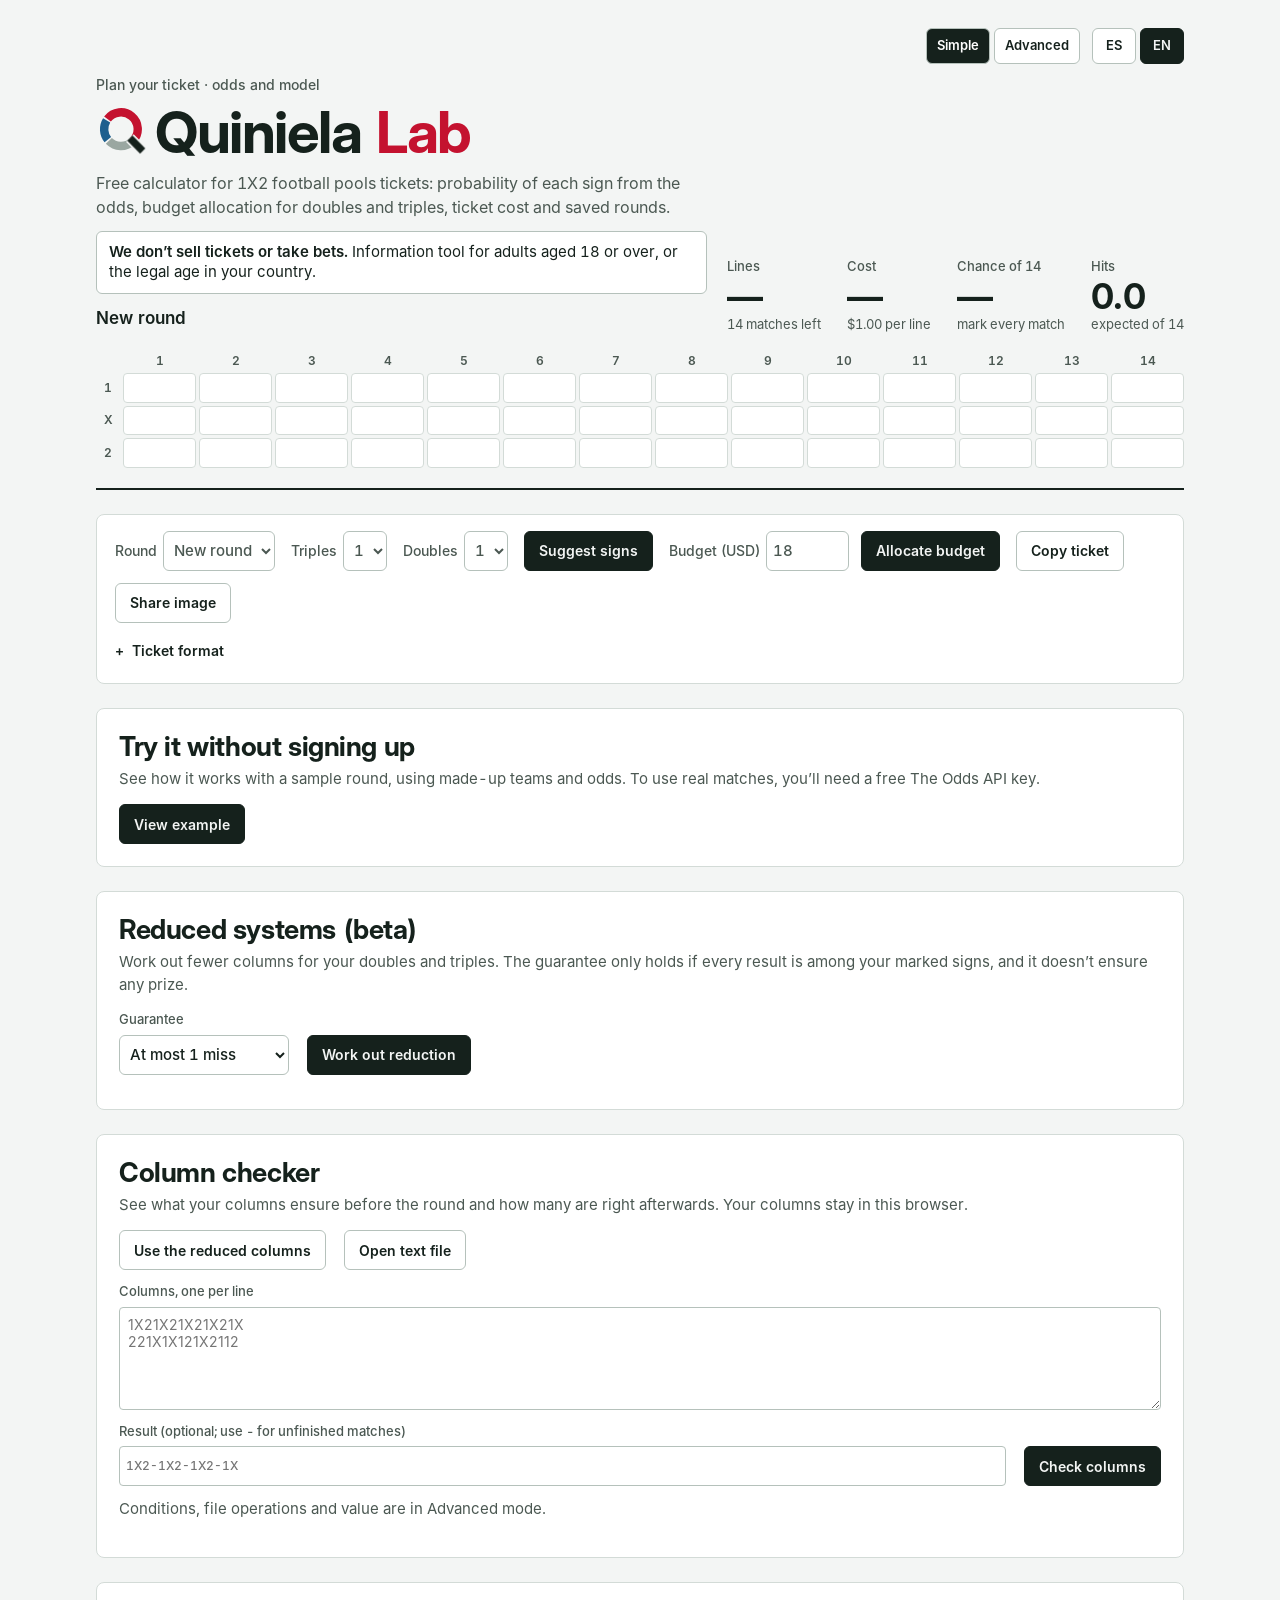
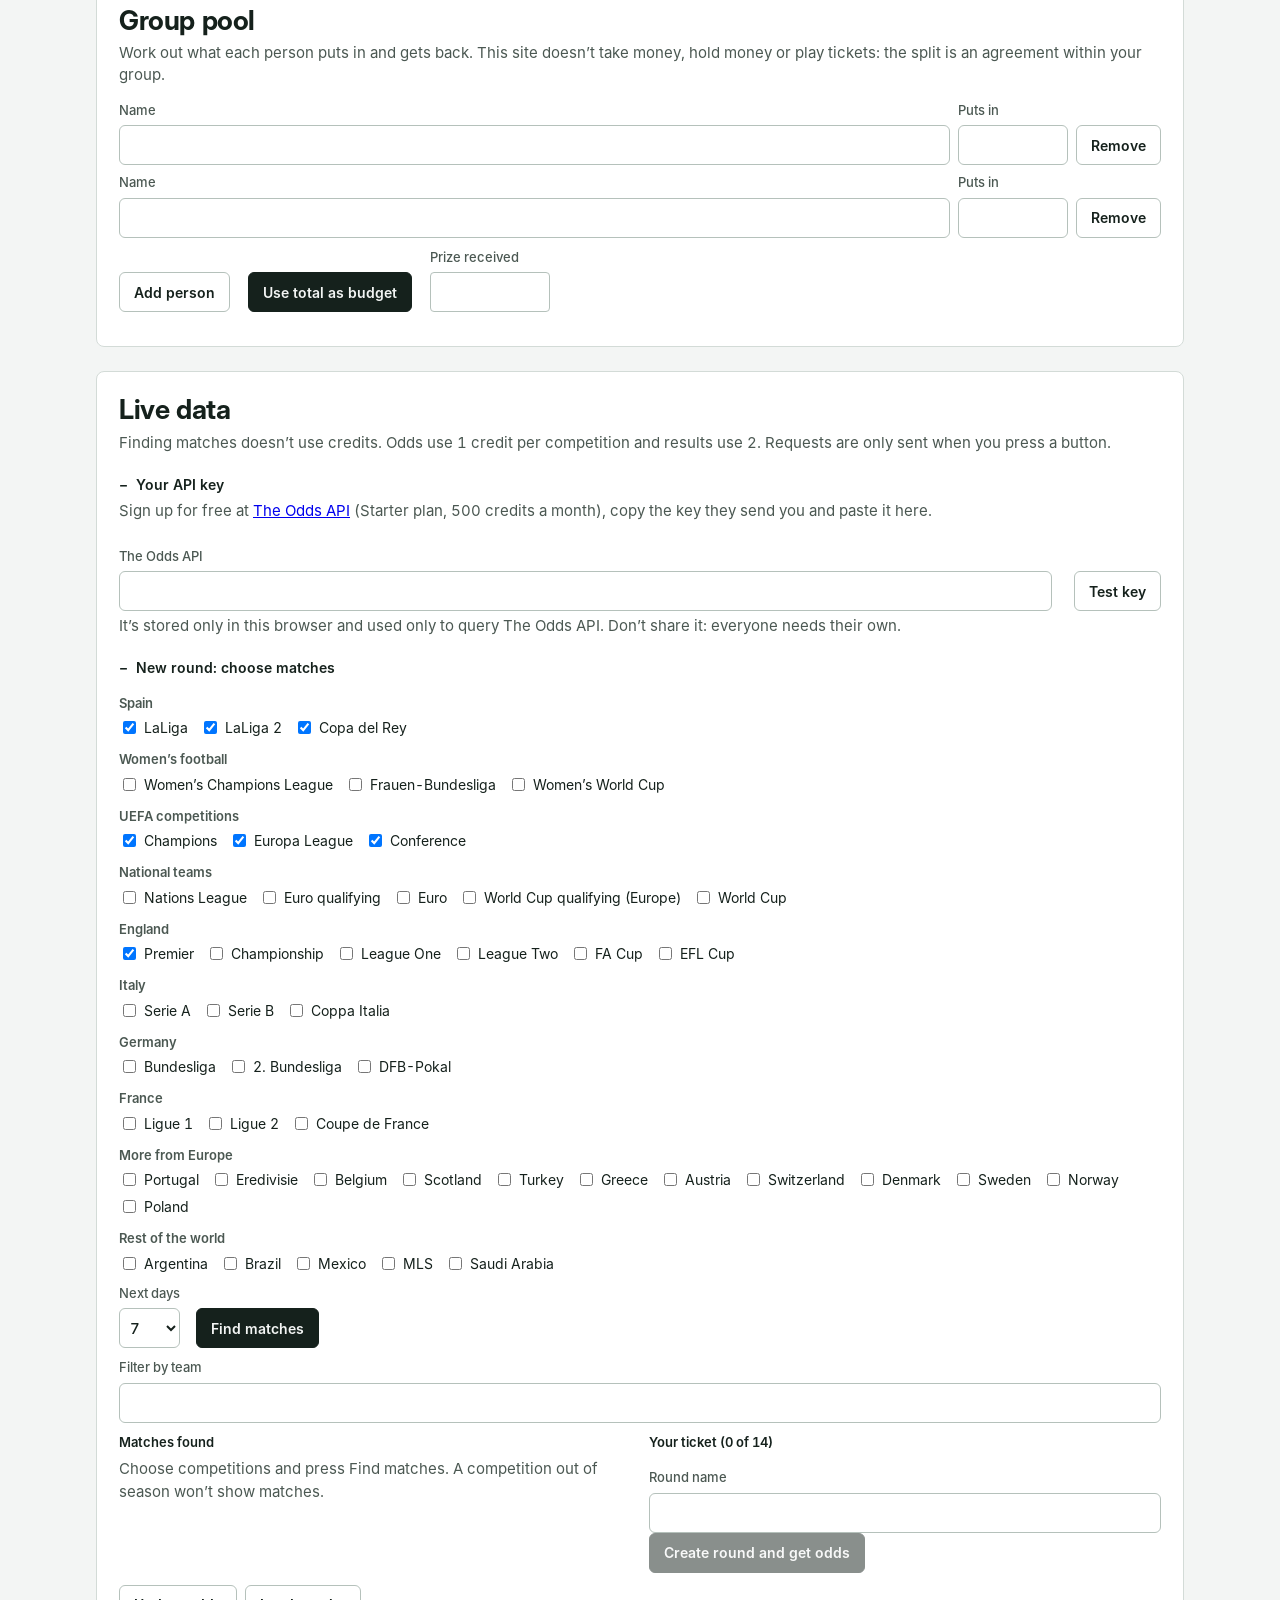
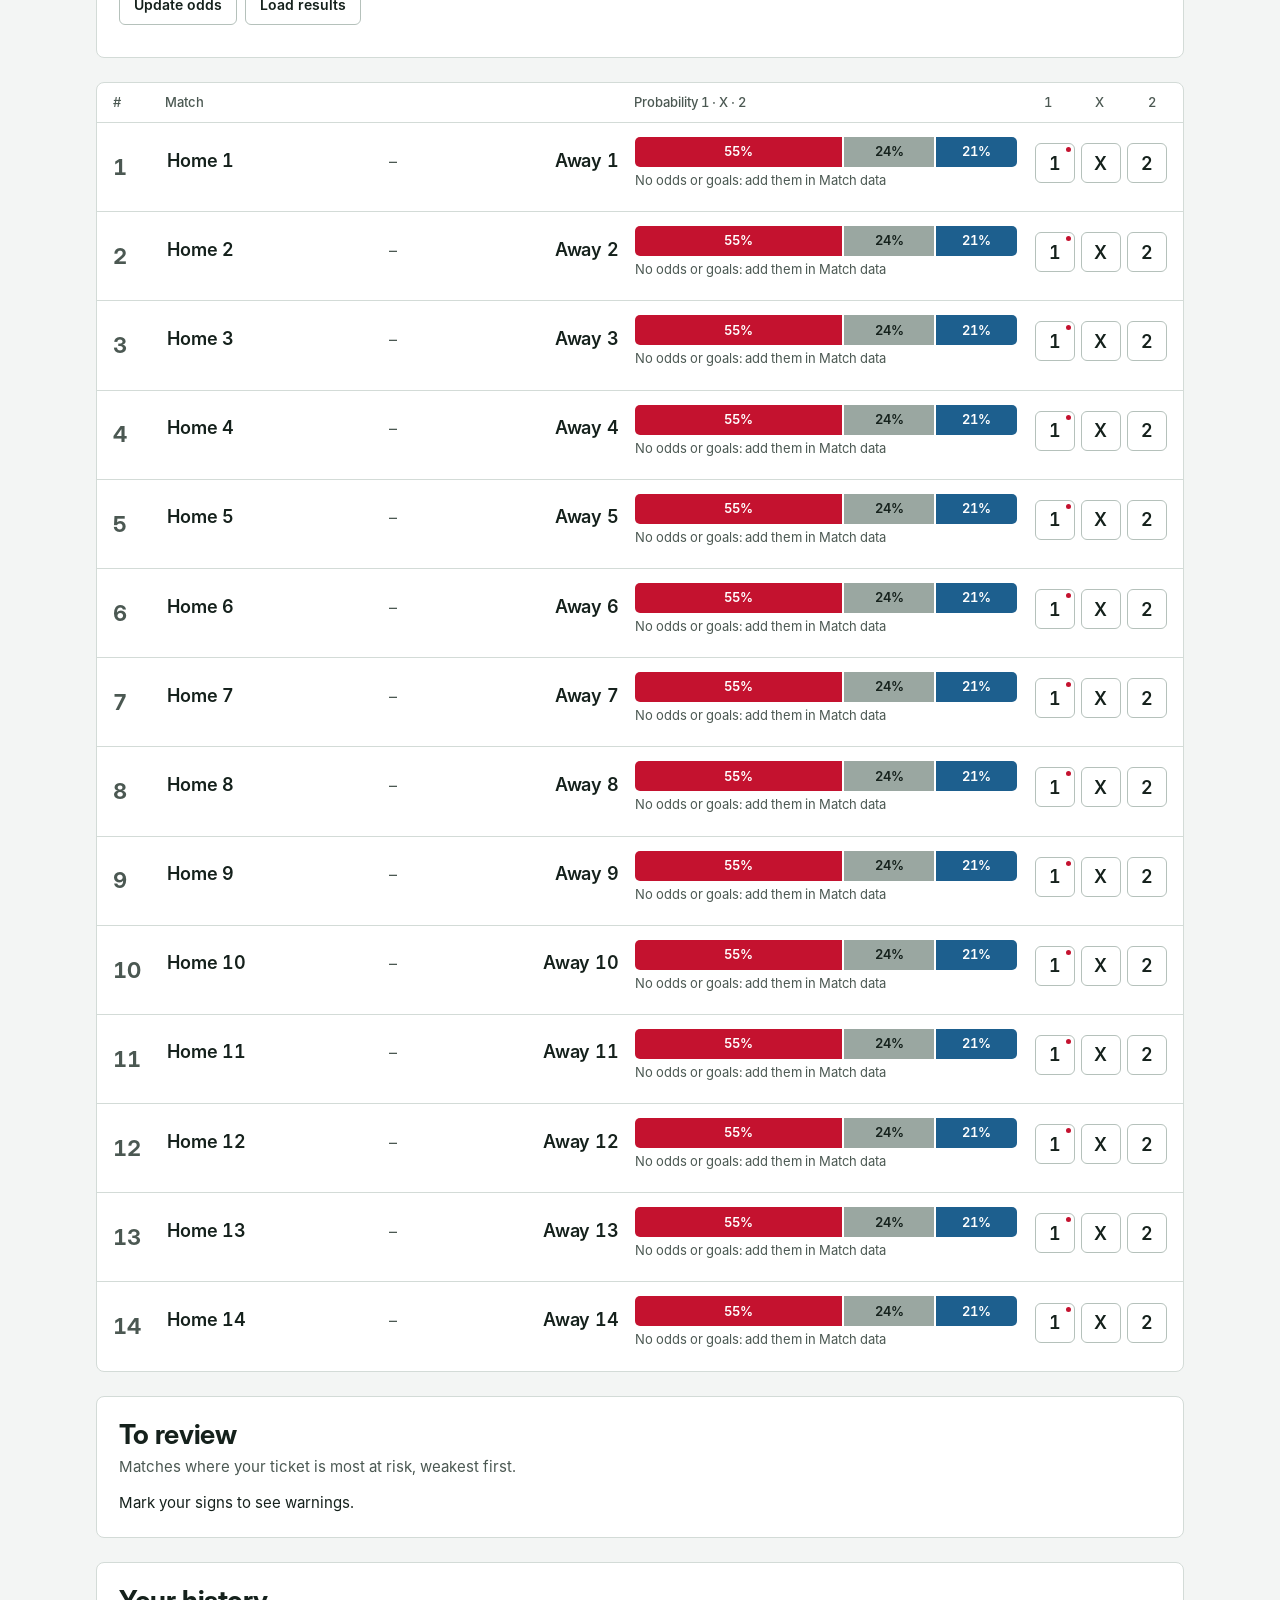
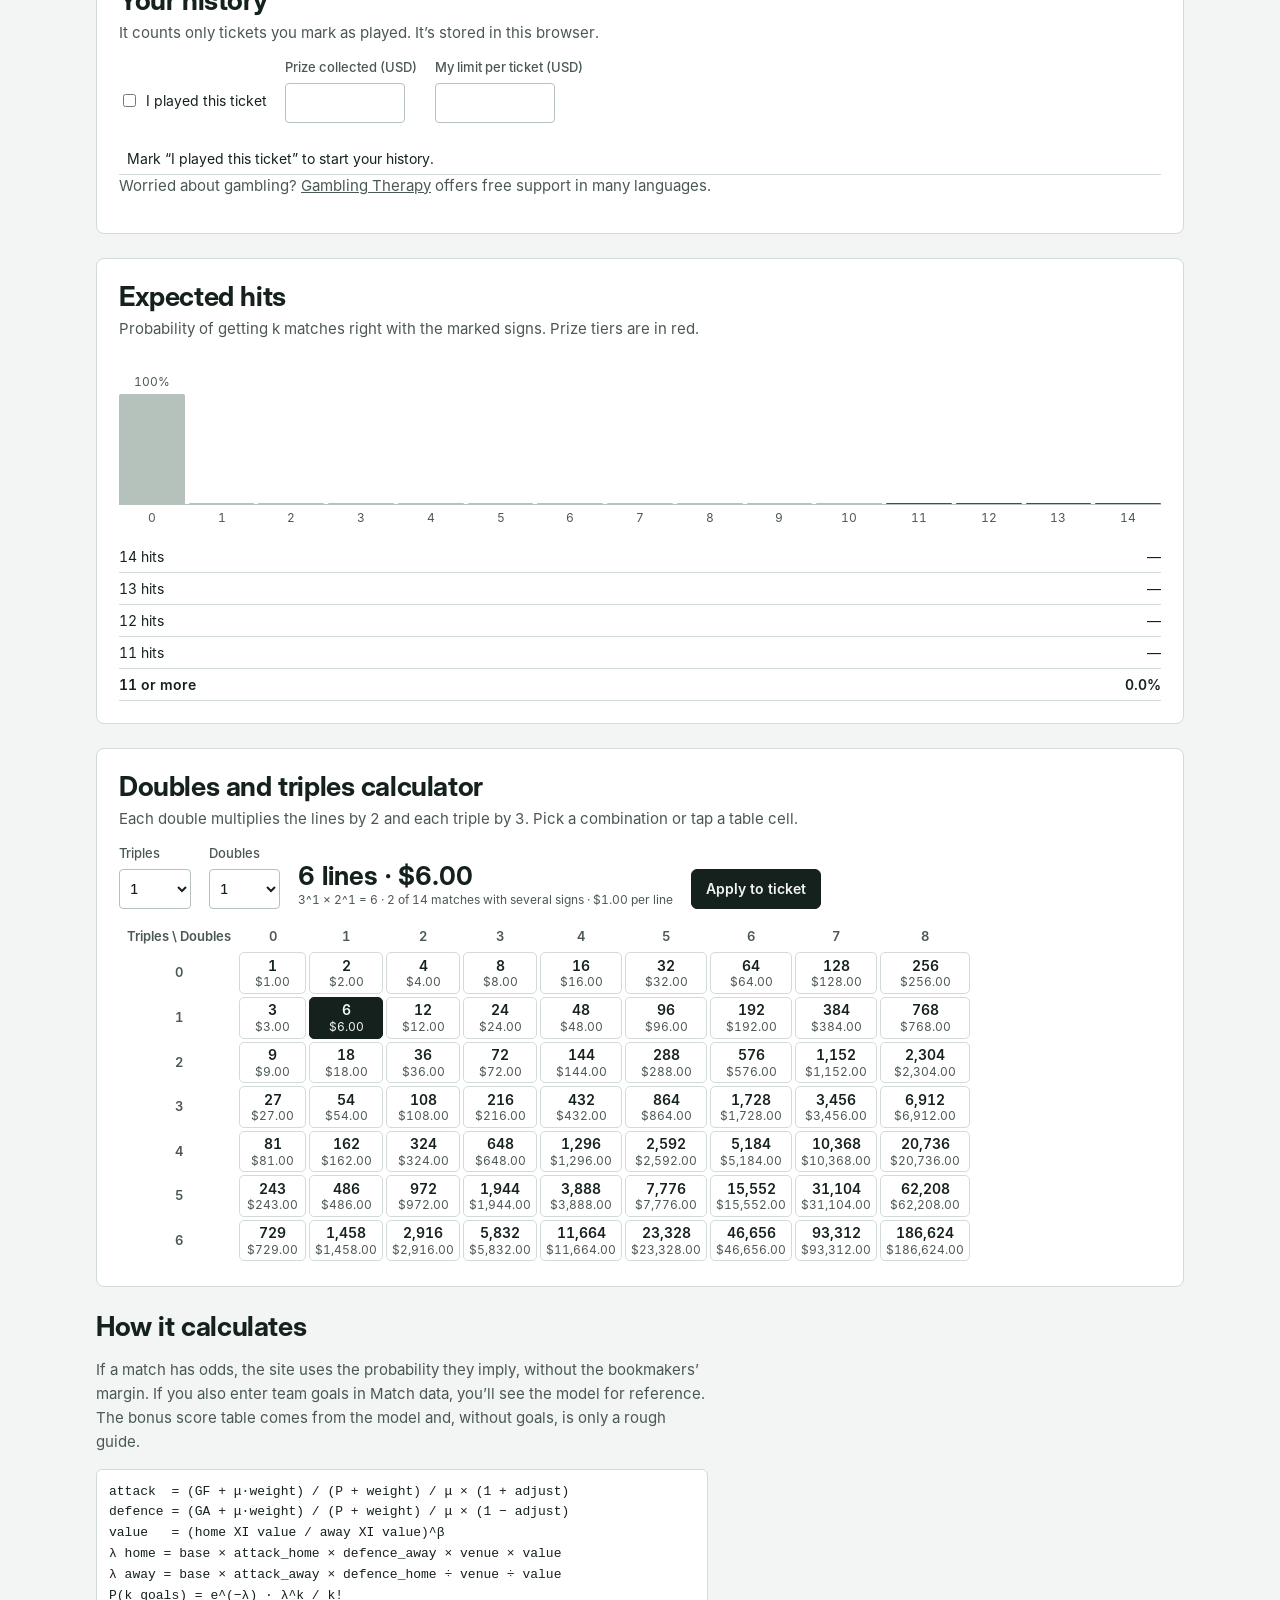
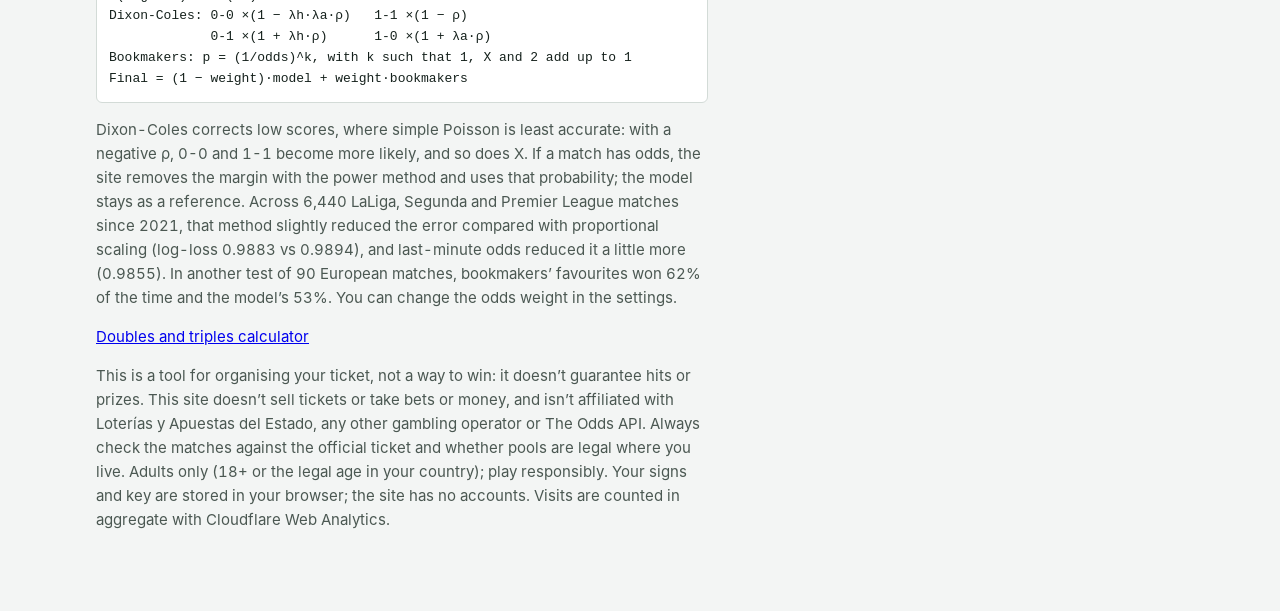
==== commit 35b68e99: "Añade competiciones de fútbol femenino Co-Authored-By: Claude Opus 5.5 <noreply@anthropic.com> Claud" ====
--- a/index.html
+++ b/index.html
@@ -611,8 +611,8 @@
  calcDet:(t,d,b,n,pr)=>`3^${t} × 2^${d} = ${b} · ${t+d} of ${n} matches with several signs · ${pr} per line`,calcCorner:'Triples \\ Doubles',calcCell:(t,d,n,m)=>`${t} triples and ${d} doubles: ${n} lines, ${m}`,calcTooMany:n=>`The ticket has only ${n} matches`,
  noPrice:'The price per line is missing in the ticket format.',noBudget:s=>`That budget doesn’t cover one line (${s}).`,allocRes:(b,mix,c,r,n,pa,m,pm)=>`${b} lines (${mix}): ${c}, ${r} left over. Chance of ${n}: ${pa}. Chance of ${m} or more: ${pm}%.`,allocNo:n=>` Warning: ${n} ${pl(n,'match','es')} without odds, so the calculation is less reliable there.`,allocEnd:' A higher chance doesn’t mean a higher expected prize.',
  tDemo:'Example loaded',tApplied:'Doubles and triples applied',tSuggested:'Signs suggested',tFav:'Favourites marked',tCopyM:'Select and copy the text',tCopied:'Ticket copied',confirm:'Press again to confirm',tCleared:'Round cleared',tLoaded:'Round loaded',tDeleted:'Round deleted',tFormat:'Format updated',
- groups:{'España':'Spain','Competiciones UEFA':'UEFA competitions','Selecciones':'National teams','Inglaterra':'England','Italia':'Italy','Alemania':'Germany','Francia':'France','Más de Europa':'More from Europe','Resto del mundo':'Rest of the world'},
- names:{'Segunda':'LaLiga 2','Clasificación Eurocopa':'Euro qualifying','Eurocopa':'Euro','Clasificación Mundial (Europa)':'World Cup qualifying (Europe)','Mundial':'World Cup','Copa de la Liga':'EFL Cup','Copa de Francia':'Coupe de France','Bélgica':'Belgium','Escocia':'Scotland','Turquía':'Turkey','Grecia':'Greece','Suiza':'Switzerland','Dinamarca':'Denmark','Suecia':'Sweden','Noruega':'Norway','Polonia':'Poland','Brasil':'Brazil','México':'Mexico','Arabia Saudí':'Saudi Arabia'},
+ groups:{'España':'Spain','Fútbol femenino':'Women’s football','Competiciones UEFA':'UEFA competitions','Selecciones':'National teams','Inglaterra':'England','Italia':'Italy','Alemania':'Germany','Francia':'France','Más de Europa':'More from Europe','Resto del mundo':'Rest of the world'},
+ names:{'Champions femenina':'Women’s Champions League','Bundesliga femenina':'Frauen-Bundesliga','Mundial femenino':'Women’s World Cup','Segunda':'LaLiga 2','Clasificación Eurocopa':'Euro qualifying','Eurocopa':'Euro','Clasificación Mundial (Europa)':'World Cup qualifying (Europe)','Mundial':'World Cup','Copa de la Liga':'EFL Cup','Copa de Francia':'Coupe de France','Bélgica':'Belgium','Escocia':'Scotland','Turquía':'Turkey','Grecia':'Greece','Suiza':'Switzerland','Dinamarca':'Denmark','Suecia':'Sweden','Noruega':'Norway','Polonia':'Poland','Brasil':'Brazil','México':'Mexico','Arabia Saudí':'Saudi Arabia'},
  eBadResp:'Invalid response',eConn:'Couldn’t connect. Check your connection.',eNoKey:'The Odds API key is missing',eBadKey:'The Odds API rejected the key',eLimit:'The Odds API: out of credits or too many requests',eBadBody:'The Odds API: invalid response',eOther:s=>`The Odds API: ${s}`,eErr:n=>`error ${n}`,creditsLeft:n=>` Credits left: ${n}.`,noFilter:'No matches for that filter.',pickT:(a,b)=>`Your ticket (${a} of ${b})`,up:'Move up',down:'Move down',remove:'Remove',eNotHere:'This round wasn’t created here: choose its matches in New round',stampOdds:d=>`Average odds from The Odds API: ${d}`,staleOdds:' · Over 12 hours old: update them before finalising your ticket.',oddsDone:(a,b)=>`Odds updated for ${a} of ${b} matches.`,noOdds:s=>`\nNo odds: ${s}.`,querying:'Loading…',keyOk:'Key is valid.',ePickComp:'Choose at least one competition',found:n=>`${n} ${pl(n,'match','es')} found.`,noDataNow:s=>` No data right now: ${s}.`,maxPicks:n=>`You already have ${n} matches. Remove one to add another.`,eFaltan:'Matches are missing',created:'Round created.',roundOf:d=>`Round of ${d}`,resDone:(a,b)=>`Results loaded for ${a} of ${b} matches. Data covers only the last 3 days.`}
 };
 function pickLang(){
@@ -980,6 +980,7 @@
 /* Datos en línea (solo en la app de Android) */
 const COMPS=[
  {g:'España',k:'soccer_spain_la_liga',n:'LaLiga',on:1},{g:'España',k:'soccer_spain_segunda_division',n:'Segunda',on:1},{g:'España',k:'soccer_spain_copa_del_rey',n:'Copa del Rey',on:1},
+ {g:'Fútbol femenino',k:'soccer_uefa_champs_league_women',n:'Champions femenina'},{g:'Fútbol femenino',k:'soccer_germany_bundesliga_women',n:'Bundesliga femenina'},{g:'Fútbol femenino',k:'soccer_fifa_world_cup_womens',n:'Mundial femenino'},
  {g:'Competiciones UEFA',k:'soccer_uefa_champs_league',n:'Champions',on:1},{g:'Competiciones UEFA',k:'soccer_uefa_europa_league',n:'Europa League',on:1},{g:'Competiciones UEFA',k:'soccer_uefa_europa_conference_league',n:'Conference',on:1},
  {g:'Selecciones',k:'soccer_uefa_nations_league',n:'Nations League'},{g:'Selecciones',k:'soccer_uefa_euro_qualification',n:'Clasificación Eurocopa'},{g:'Selecciones',k:'soccer_uefa_european_championship',n:'Eurocopa'},{g:'Selecciones',k:'soccer_fifa_world_cup_qualifiers_europe',n:'Clasificación Mundial (Europa)'},{g:'Selecciones',k:'soccer_fifa_world_cup',n:'Mundial'},
  {g:'Inglaterra',k:'soccer_epl',n:'Premier',on:1},{g:'Inglaterra',k:'soccer_efl_champ',n:'Championship'},{g:'Inglaterra',k:'soccer_england_league1',n:'League One'},{g:'Inglaterra',k:'soccer_england_league2',n:'League Two'},{g:'Inglaterra',k:'soccer_fa_cup',n:'FA Cup'},{g:'Inglaterra',k:'soccer_england_efl_cup',n:'Copa de la Liga'},
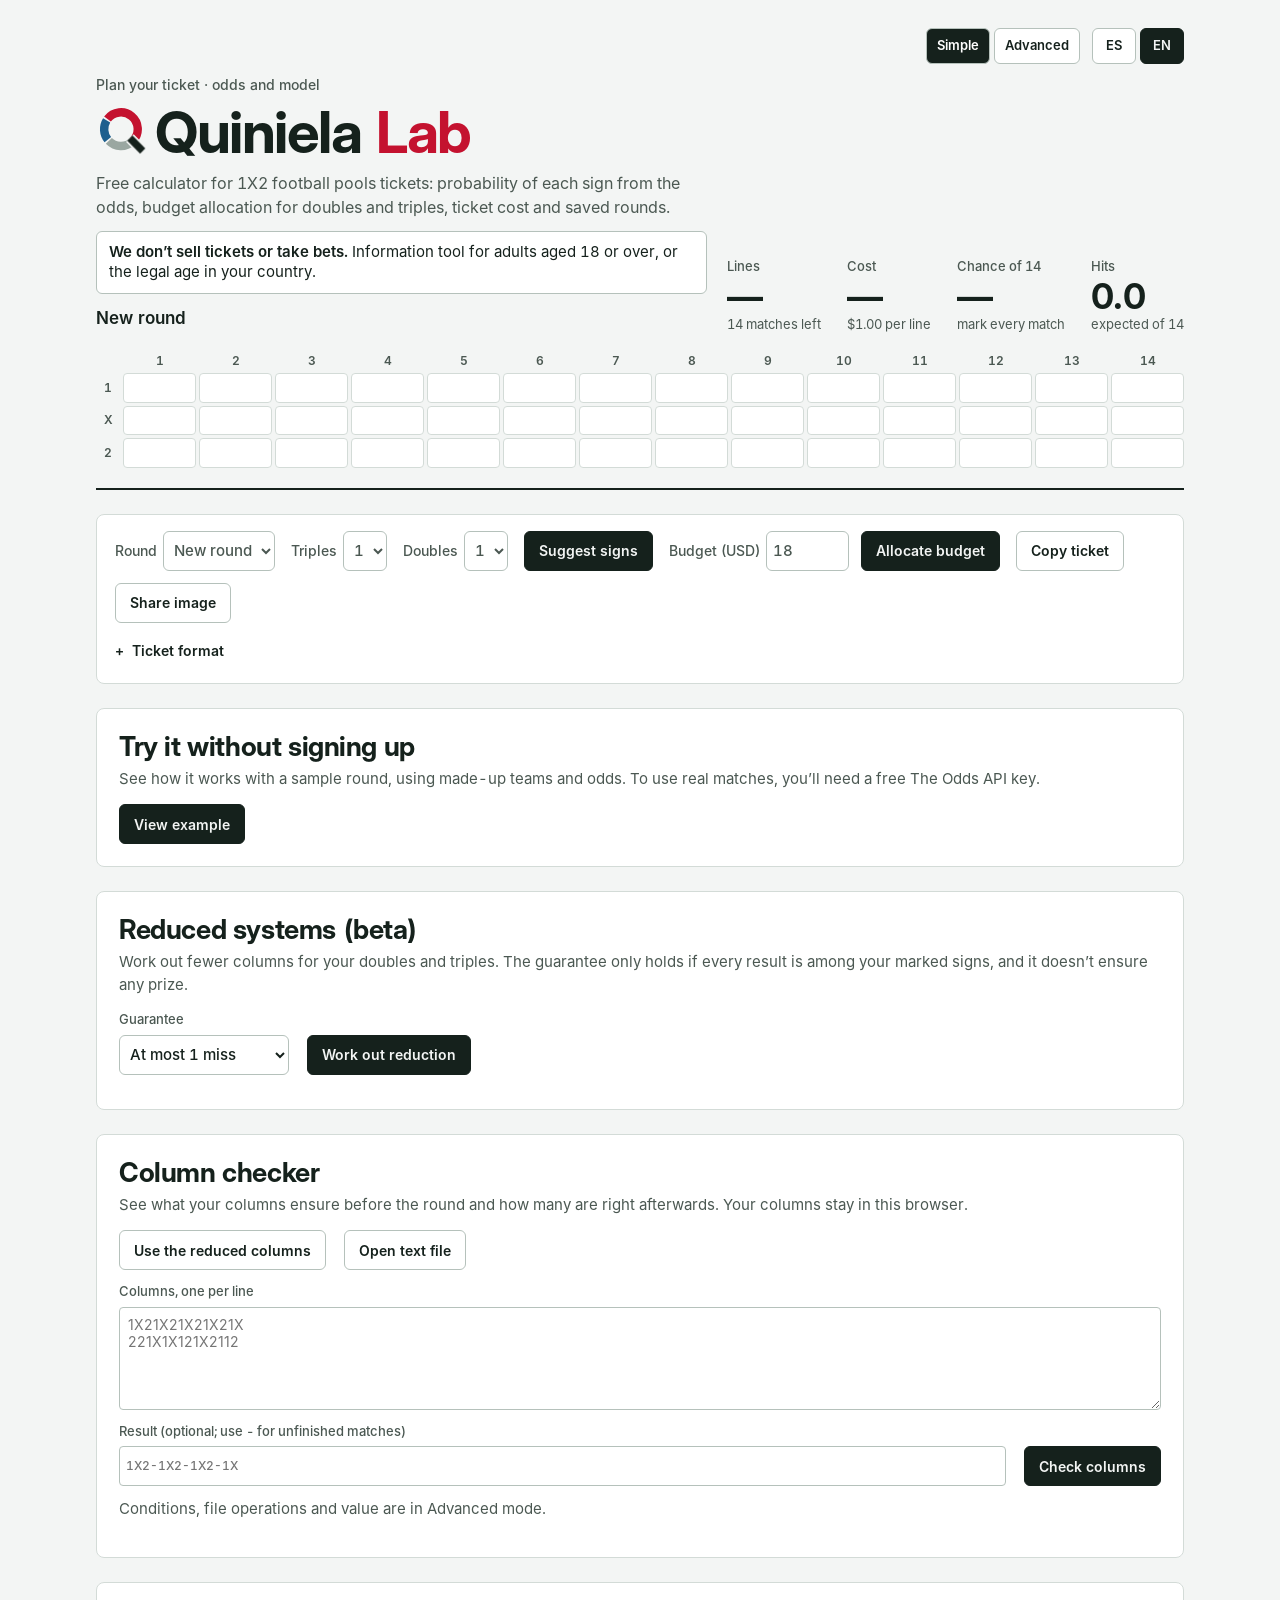
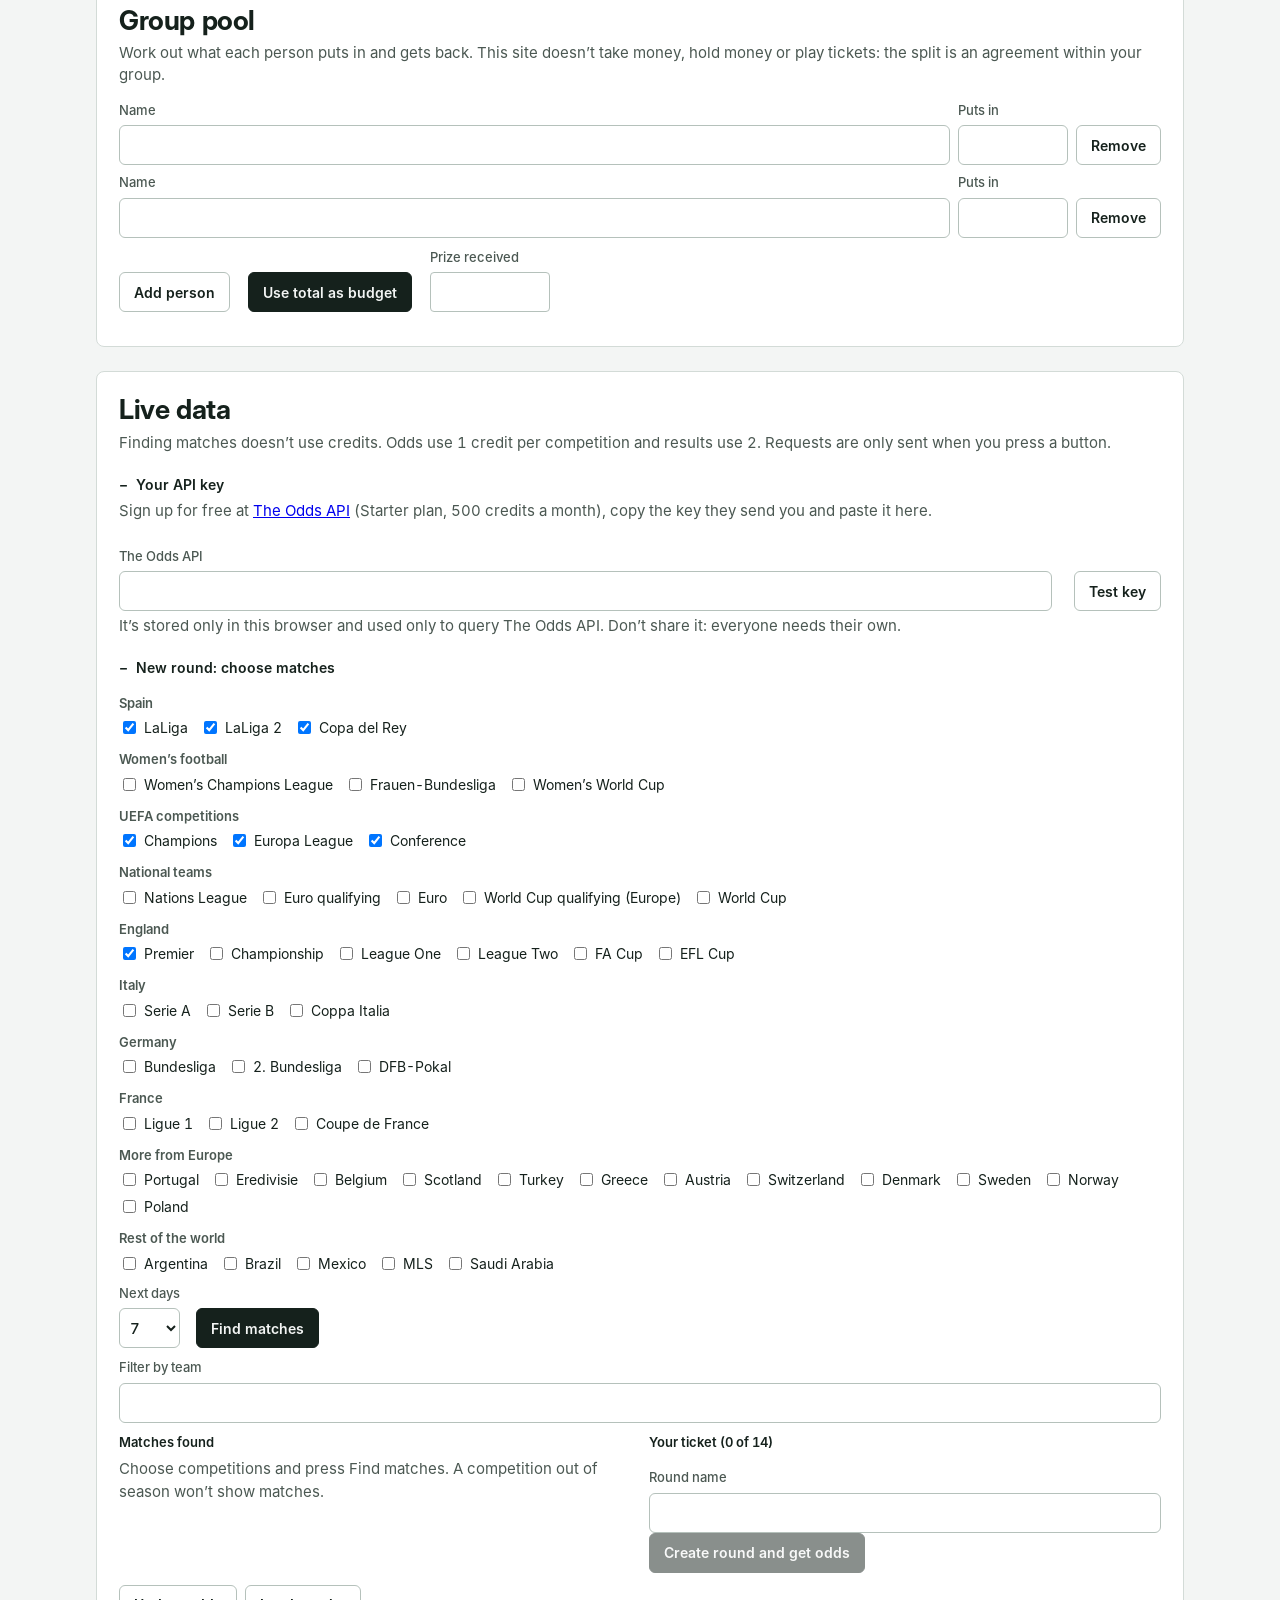
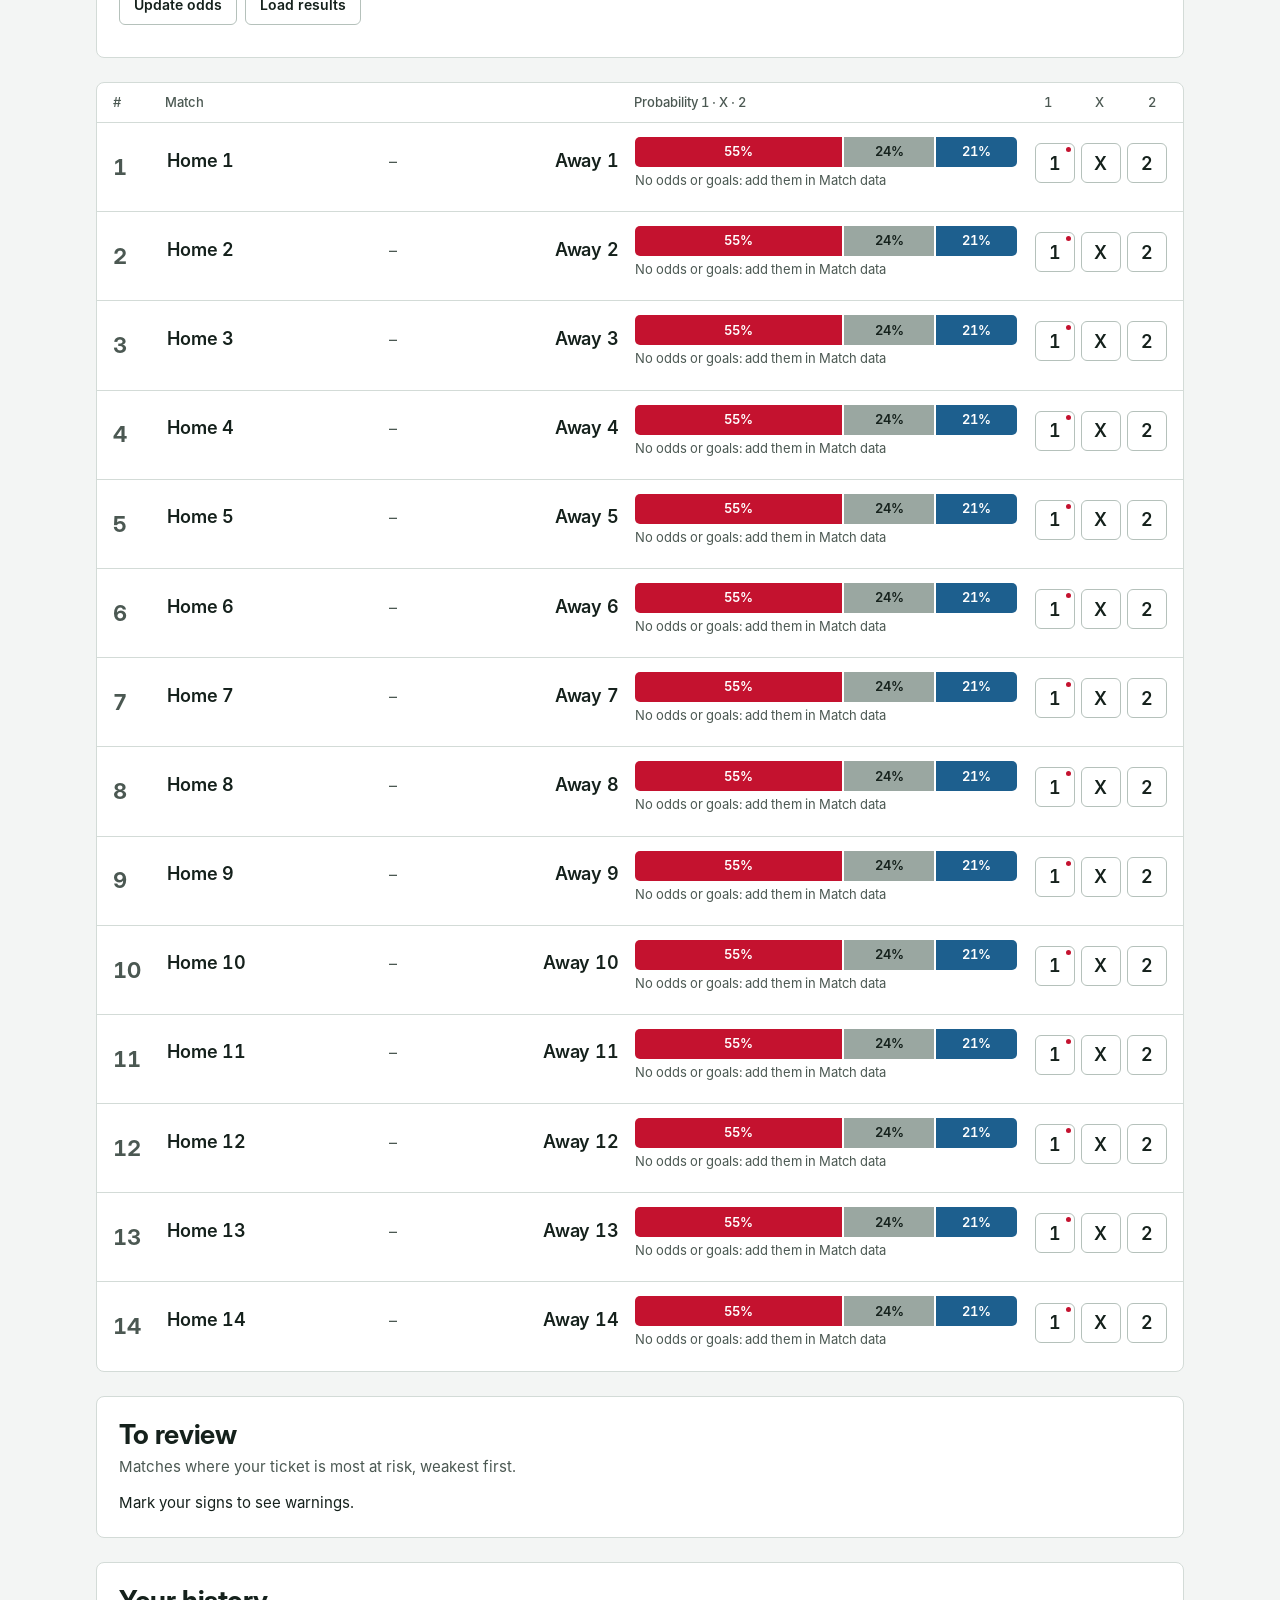
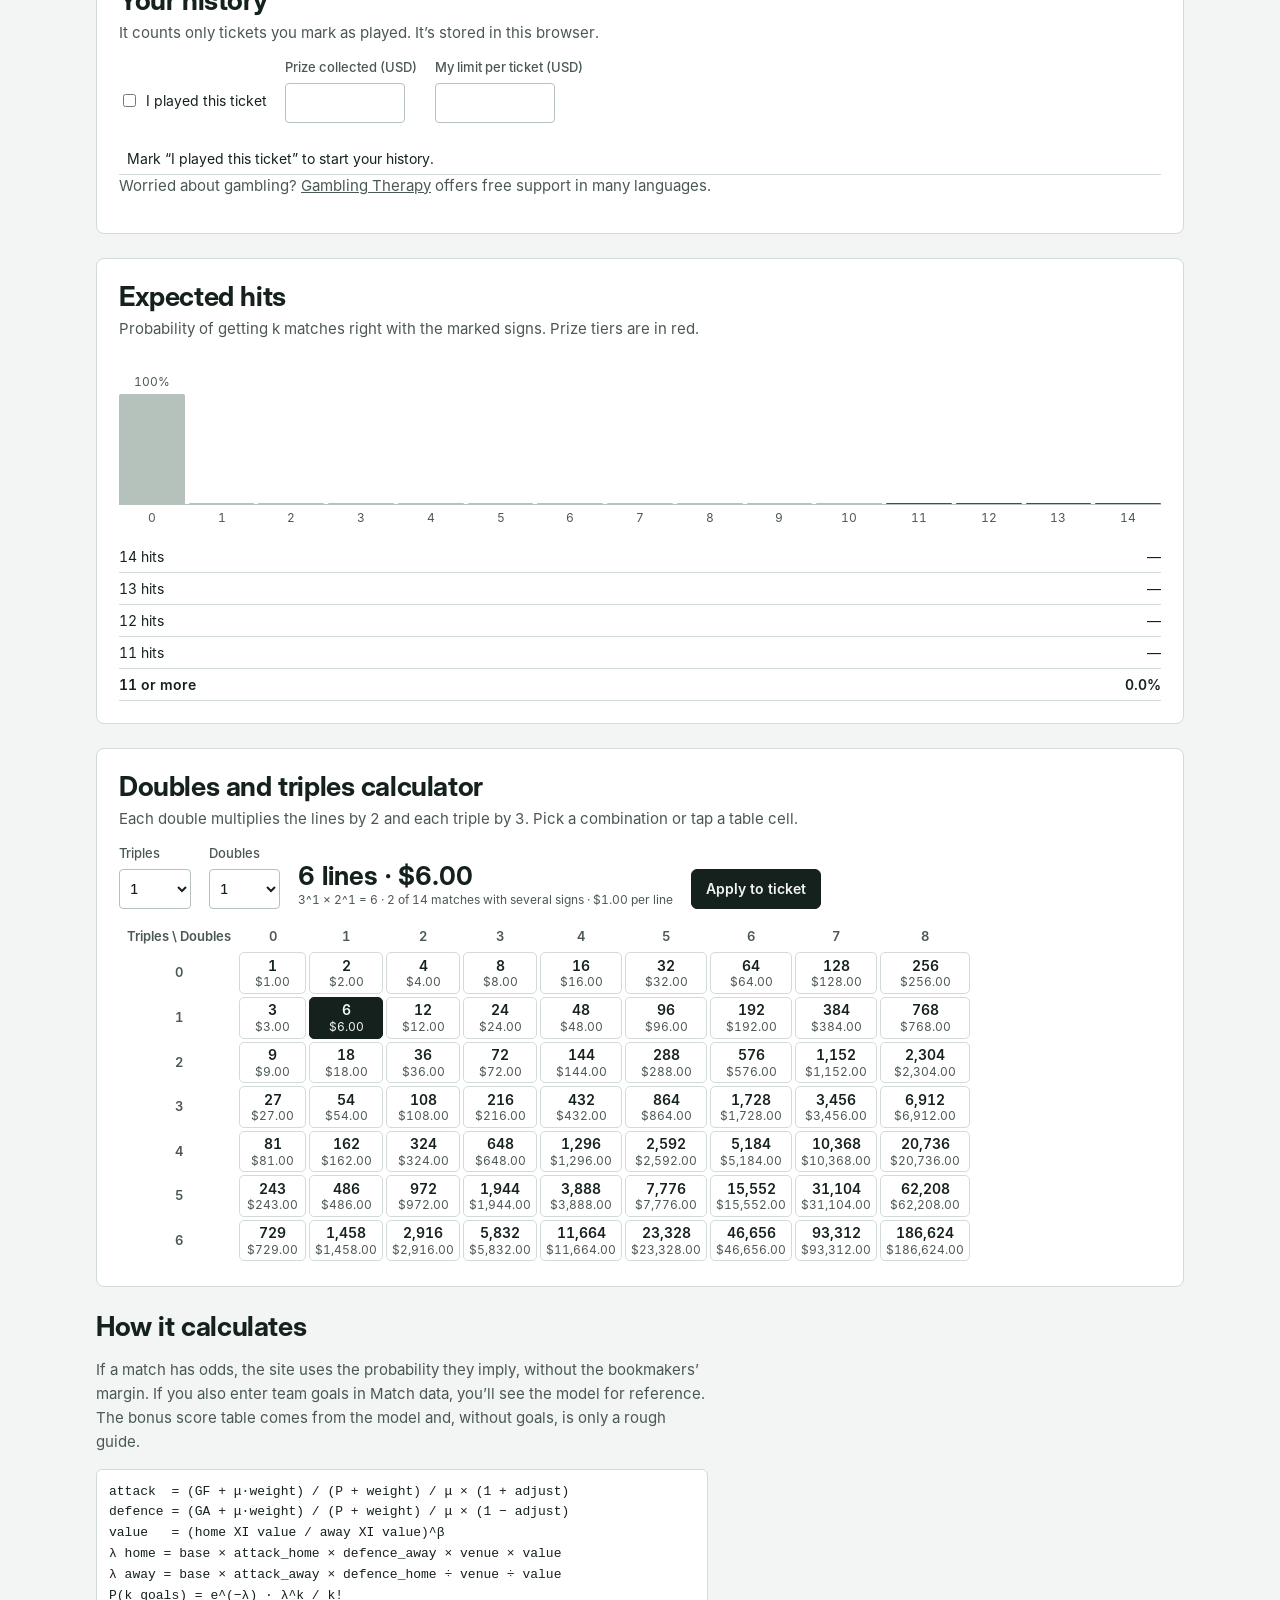
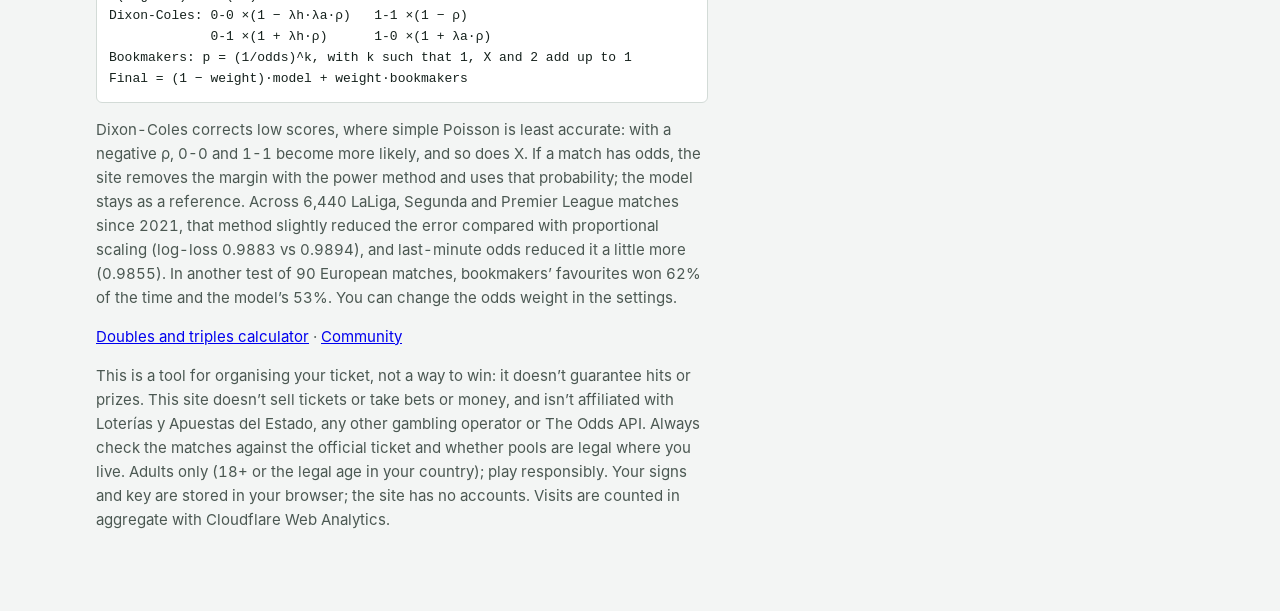
==== commit e66e4d00: "Enlaza la comunidad en GitHub Discussions Co-Authored-By: Claude Opus 5.5 <noreply@anthropic.com> Cl" ====
--- a/index.html
+++ b/index.html
@@ -562,7 +562,7 @@
 Casas:  p = (1/cuota)^k, con k tal que 1, X y 2 sumen 1
 Final = (1 − peso)·modelo + peso·casas</div>
     <p data-t="method2">Dixon-Coles corrige los marcadores bajos, donde el Poisson simple se equivoca más: con ρ negativo suben el 0-0 y el 1-1, y con ello la X. Si un partido tiene cuotas, la web quita el margen con el método de potencia y usa esa probabilidad; el modelo queda como referencia. En 6.440 partidos de LaLiga, Segunda y Premier desde 2021, ese método redujo un poco el error frente al reparto proporcional (log-loss 0,9883 frente a 0,9894), y las cuotas de última hora lo redujeron algo más (0,9855). En otra prueba con 90 partidos europeos, las casas acertaron el favorito el 62% de las veces y el modelo el 53%. Puedes cambiar el peso de las cuotas en los parámetros.</p>
-    <p class="guides" data-th="guides"><a href="/calculadora-dobles-triples/">Calculadora de dobles y triples</a> · <a href="/cuanto-cuesta-quiniela/">Cuánto cuesta una quiniela</a></p>
+    <p class="guides" data-th="guides"><a href="/calculadora-dobles-triples/">Calculadora de dobles y triples</a> · <a href="/cuanto-cuesta-quiniela/">Cuánto cuesta una quiniela</a> · <a href="https://github.com/lagt-82/qlab-web/discussions" target="_blank" rel="noopener">Comunidad</a></p>
     <p data-t="method3">Es una herramienta para organizar el boleto, no una forma de ganar: no garantiza aciertos ni premios. Esta web no vende boletos, no acepta apuestas ni dinero, y no tiene relación con Loterías y Apuestas del Estado, con otros operadores de juego ni con The Odds API. Comprueba siempre los partidos con el boleto oficial. Solo para mayores de 18 años o de la edad legal de tu país; juega con responsabilidad. Tus signos y tu clave se guardan en tu navegador; la web no tiene cuentas. Las visitas se cuentan de forma agregada con Cloudflare Web Analytics.</p>
   </section>
 </div>
@@ -583,7 +583,7 @@
  method1:'Si un partido tiene cuotas, la web usa la probabilidad que implican, sin el margen de las casas. Si además escribes los goles de los equipos en Datos del partido, verás el modelo como referencia. La tabla de marcadores del pleno sale del modelo y, sin goles, es solo orientativa.',
  formula:'ataque  = (GF + μ·peso) / (PJ + peso) / μ × (1 + ajuste)\ndefensa = (GC + μ·peso) / (PJ + peso) / μ × (1 − ajuste)\nvalor   = (valor XI local / valor XI visitante)^β\nλ local     = base × ataque_local × defensa_visit × campo × valor\nλ visitante = base × ataque_visit × defensa_local ÷ campo ÷ valor\nP(k goles)  = e^(−λ) · λ^k / k!\nDixon-Coles: 0-0 ×(1 − λl·λv·ρ)   1-1 ×(1 − ρ)\n             0-1 ×(1 + λl·ρ)      1-0 ×(1 + λv·ρ)\nCasas:  p = (1/cuota)^k, con k tal que 1, X y 2 sumen 1\nFinal = (1 − peso)·modelo + peso·casas',
  method2:'Dixon-Coles corrige los marcadores bajos, donde el Poisson simple se equivoca más: con ρ negativo suben el 0-0 y el 1-1, y con ello la X. Si un partido tiene cuotas, la web quita el margen con el método de potencia y usa esa probabilidad; el modelo queda como referencia. En 6.440 partidos de LaLiga, Segunda y Premier desde 2021, ese método redujo un poco el error frente al reparto proporcional (log-loss 0,9883 frente a 0,9894), y las cuotas de última hora lo redujeron algo más (0,9855). En otra prueba con 90 partidos europeos, las casas acertaron el favorito el 62% de las veces y el modelo el 53%. Puedes cambiar el peso de las cuotas en los parámetros.',
- guides:'<a href="/calculadora-dobles-triples/">Calculadora de dobles y triples</a> · <a href="/cuanto-cuesta-quiniela/">Cuánto cuesta una quiniela</a>',
+ guides:'<a href="/calculadora-dobles-triples/">Calculadora de dobles y triples</a> · <a href="/cuanto-cuesta-quiniela/">Cuánto cuesta una quiniela</a> · <a href="https://github.com/lagt-82/qlab-web/discussions" target="_blank" rel="noopener">Comunidad</a>',
  method3:'Es una herramienta para organizar el boleto, no una forma de ganar: no garantiza aciertos ni premios. Esta web no vende boletos, no acepta apuestas ni dinero, y no tiene relación con Loterías y Apuestas del Estado, con otros operadores de juego ni con The Odds API. Comprueba siempre los partidos con el boleto oficial. Solo para mayores de 18 años o de la edad legal de tu país; juega con responsabilidad. Tus signos y tu clave se guardan en tu navegador; la web no tiene cuentas. Las visitas se cuentan de forma agregada con Cloudflare Web Analytics.',
  ccCr:'Rentabilidad mínima',ccBase:'Columnas base: columna y aciertos con ella',ccGroup:'Grupos: partidos, signos y cuántos deben salir',ccBadBase:l=>`La línea ${l} de columnas base no es válida. Ejemplo: 1X21X21X21X21X 10-14`,ccBadGroup:l=>`La línea ${l} de grupos no es válida. Ejemplo: 1-5 1 2-3`,alH:'Operaciones con ficheros',alP:'Combina las columnas de arriba con otras. El resultado sustituye a las de arriba.',alCols:'Otras columnas',alOpen:'Abrir otro fichero',alSum:'Sumar',alInt:'Dejar las comunes',alSub:'Quitar estas',alBoth:'Faltan columnas en alguna de las dos listas.',alRes:(a,b,c)=>`Tenías ${a} columnas y la otra lista tiene ${b}: quedan ${c}.`,crH:'Rentabilidad con tus porcentajes',crP:'Escribe qué porcentaje crees que juega la gente en cada partido. La web no los descarga ni los envía a ningún sitio.',crPct:'Una línea por partido: % de 1, X y 2',crRec:'Recaudación (opcional)',crRun:'Calcular rentabilidad',crNeed:'Primero carga cuotas en todos los partidos y añade columnas.',crBad:(l,n)=>`Hacen falta ${n} líneas con tres porcentajes mayores que 0 que sumen unos 100. Revisa la línea ${l}.`,crSet:'Rentabilidad del conjunto',crOver:'Columnas por encima de 1',crCol:'Columna',crReal:'Con cuotas',crPub:'Con tus %',crV:'Rentab.',crWin:'Acertantes esperados',crNote:'Rentabilidad = probabilidad según las cuotas / probabilidad según tus porcentajes. Por encima de 1, esa columna se jugaría menos de lo que su probabilidad justifica, pero eso no asegura ganancias y depende de que tus porcentajes sean fiables.',ccH:'Condiciones',ccP:'Quita columnas y mira cuánto ahorras y cuánta probabilidad pierdes. Filtrar suele romper la garantía.',cc1a:'Mín. de 1',cc1b:'Máx. de 1',ccxa:'Mín. de X',ccxb:'Máx. de X',cc2a:'Mín. de 2',cc2b:'Máx. de 2',ccTop:'Las N más probables',ccDev:'Desarrollar mis signos',ccApply:'Aplicar condiciones',ccUndo:'Deshacer',ccNoCols:'Primero desarrolla tus signos o añade columnas.',ccNone:'Ninguna columna cumple esas condiciones.',ccNoSel:'Marca algún signo en todos los partidos.',ccRes:(a,b,sv,kp)=>`Quedan ${a} de ${b} columnas: ahorras el ${sv}% y conservas el ${kp}% de la probabilidad de acertarlo todo.`,gH:'Quiniela en grupo',gP:'Calcula cuánto pone cada uno y qué le toca. Esta web no cobra, no guarda dinero ni juega boletos: el reparto es un acuerdo de tu grupo.',gAdd:'Añadir participante',gBudget:'Usar el total como presupuesto',gPrize:'Premio cobrado',gCopy:'Copiar resumen',gLink:'Compartir enlace',gPriv:'El enlace incluye nombres, cantidades y el boleto. Compártelo solo con tu grupo.',gName:'Nombre',gAmount:'Aporta',gRemove:'Quitar',gPerson:n=>`Participante ${n}`,gTotal:'Total reunido',gCost:'Coste del boleto',gShort:'Falta',gOver:'Sobra',gEven:'Cuadra',gWho:'Participante',gShare:'Parte',gPCost:'Del coste',gPPrize:'Del premio',gNeed:'Pon alguna aportación mayor que 0.',gResumen:'Reparto',gLinkOk:'Enlace copiado',gCopied:'Resumen copiado',gLong:'El enlace sería demasiado largo. Copia el resumen.',gBadLink:'El enlace de grupo no es válido.',gvH:'Boleto de grupo compartido',gvP:'Lo ha escrito quien te envió el enlace. Compruébalo antes de jugar. No se guarda en tus jornadas.',gvClose:'Cerrar',gvCols:n=>`Columnas incluidas: ${n}`,modeS:'Sencillo',modeA:'Avanzado',modeG:'Modo',modeHint:'Condiciones, operaciones con ficheros y rentabilidad están en el modo Avanzado.',scH:'Escrutinio de columnas',scP:'Mira qué aseguran tus columnas antes de la jornada y cuántas aciertan después. Tus columnas no salen de este navegador.',scUseRed:'Usar columnas de la reducción',scOpen:'Abrir fichero de texto',scCols:'Columnas, una por línea',scRes:'Resultado (opcional; usa - en los partidos sin terminar)',scRun:'Escrutar columnas',scCsv:'Guardar para Excel',scNoRed:'Calcula antes una reducción.',scEmpty:'Pega o abre tus columnas.',scBadLine:(l,n)=>`La línea ${l} no es una columna de ${n} signos 1, X o 2.`,scBadRes:n=>`El resultado debe tener ${n} signos 1, X, 2 o -.`,scTooMany:'Esta prueba admite hasta 20.000 columnas.',scBadFile:'No se ha podido leer el fichero. Debe ser de texto y ocupar menos de 2 MB.',scTooBig:'Hay demasiadas combinaciones posibles para calcularlas en el navegador.',scBusy:'Comprobando todos los resultados posibles…',scErr:'No se ha podido hacer el escrutinio.',scColsK:'Columnas',scGuar:'Garantía dentro de tus signos',scHits:n=>`${n} aciertos`,scIn:'Resultados dentro de tus signos',scBest:'Tu mejor columna',scHitsH:'Aciertos',scOrMore:h=>`${h} o más`,scShare:'Marcadas',scProb:'Con cuotas',scGot:'Columnas',scDup:n=>`Columnas repetidas: ${n}; solo cuentan una vez.`,scPending:n=>`Faltan ${n} partidos: los aciertos pueden subir.`,scNote:'«Marcadas» es el porcentaje de combinaciones de tus signos con esos aciertos; «Con cuotas», la probabilidad de lograrlos. La garantía es el mínimo de aciertos si todos los resultados caen en signos que aparecen en tus columnas. Las columnas deben seguir el orden de tus partidos y el pleno no se cuenta. Acertar no asegura premio.',redH:'Reducciones (en prueba)',redP:'Calcula menos columnas para tus dobles y triples. La garantía solo vale si todos los resultados están entre tus signos marcados, y no asegura ningún premio.',redGoal:'Garantía',redRun:'Calcular reducción',redCopy:'Copiar columnas',redK1:'Máximo 1 fallo',redK2:'Máximo 2 fallos',redBusy:'Calculando y comprobando todas las combinaciones…',redNeedAll:'Marca al menos un signo en todos los partidos.',redNeedMulti:'Marca al menos dos partidos con dobles o triples.',redTooBig:n=>`Son ${n} combinaciones. Esta prueba admite hasta 20.000.`,redFail:'La comprobación no ha salido bien. No se muestran columnas.',redErr:'No se ha podido calcular la reducción.',redDirect:'Sin reducir',redReduced:'Reducida',redSave:'Ahorro',redVerified:'Garantía comprobada',redOkN:n=>`${n} de ${n}`,redNote:(n,fl,pa,pi)=>`Si tus ${n} partidos terminan dentro de tus signos, siempre tendrás una columna con ${fl} aciertos o más. Probabilidad de que eso ocurra: ${pi}%. Probabilidad de acertar los ${n}: ${pa}. Son columnas sencillas: juégalas una a una y añade aparte el pleno. Un número de aciertos no asegura premio.`,redOff:(o,g)=>` La reducción oficial con estos dobles y triples tiene ${o} apuestas${g}; compara también su garantía.`,redOffWorse:' La tuya es más larga: mejor usar la oficial.',redModeP:'Cobertura mínima',redPct:'Cobertura (%)',redBadP:'Pon una cobertura entre 1 y 99.',redNoteP:(c,n,fl,pc,pa)=>`Sin garantía total: estas columnas cubren el ${c}% de la probabilidad dentro de tus signos, según las cuotas. Probabilidad de tener una columna con ${fl} aciertos o más dentro de tus signos: ${pc}. Probabilidad de acertar los ${n}: ${pa}. Un número de aciertos no asegura premio.`,redMode:'Objetivo',redModeG:'Garantía completa',redModeB:'Número fijo de columnas',redBudget:'Columnas',redTooBigB:'El número fijo de columnas admite hasta 8.000 combinaciones.',redBadB:n=>`Pon un número de columnas menor que ${n}.`,redCovered:'Combinaciones cubiertas',redCovN:(a,b)=>`${a} de ${b}`,redNoteB:(n,fl,pc,pa)=>`Con este número de columnas no hay garantía: se eligen las que más probabilidad reúnen según las cuotas. Probabilidad de tener una columna con ${fl} aciertos o más dentro de tus signos: ${pc}. Probabilidad de acertar los ${n}: ${pa}. Un número de aciertos no asegura premio.`,redCores:n=>`Calculada con ${n} núcleos de tu procesador.`,redCol:'Columna',redMore:n=>`Se muestran 100 de ${n}. Usa «Copiar columnas» para verlas todas.`,tRedCopied:'Columnas copiadas',deskH:'Mesa de mercado',deskP:'Cómo está la jornada según las cuotas y qué ha cambiado desde la última actualización. Son datos para decidir, no recomendaciones.',deskUp:'Sorpresas esperadas',deskOpen:'Partidos abiertos',deskMove:'Mayor movimiento',deskSpread:'Mayor desacuerdo',deskFav:'Favorito',deskChange:'Cambio',deskTrend:'Evolución',deskBooks:'Desacuerdo',deskNoMove:'Sin cambios aún',pts:n=>`${n} pts`,ptsSigned:n=>`${n>0?'+':n<0?'−':''}${Math.abs(n).toLocaleString(LOC())} pts`,booksN:(p,n)=>`${p} pts · ${n} ${pl(n,'casa')}`,deskNote:'Sorpresas esperadas: suma de lo que le falta a cada favorito para el 100 %. Abierto: el favorito no llega al 45 %. Desacuerdo: distancia máxima entre casas para un mismo signo.',demoMarket:' En este ejemplo, los movimientos y el desacuerdo también son inventados.',histMove:(n)=>`Desde que jugaste, la probabilidad de tus signos ha cambiado ${n} de media por partido. Es una referencia del mercado, no un resultado.`,histKpi:(ret,dd)=>` · Retorno ${ret}% · Peor caída ${dd}`,shareBtn:'Compartir imagen',roundH:'Tu jornada frente a las cuotas',roundP:'Compara tus signos con lo que habrías acertado marcando solo a los favoritos.',histH:'Tu historial',histP:'Cuenta solo los boletos que marques como jugados. Se guarda en este navegador.',histPlayed:'He jugado este boleto',roundYours:'Tus aciertos',roundFav:'Solo favoritos',roundExp:'Esperados con tus signos',roundNote:(k)=>(k?`Tus dobles y triples salvaron ${k} ${pl(k,'partido')} donde falló el favorito. `:'')+'En pocos partidos, la diferencia puede deberse a la suerte.',ofN:(a,b)=>`${a} de ${b}`,multi:(n,p)=>`${n===2?'Doble':'Triple'}: ×${n} apuestas, +${p} puntos de cobertura`,overLimit:s=>`Este boleto supera tu límite de ${s}.`,prizeL:c=>`Premio cobrado (${c})`,limitL:c=>`Mi límite por boleto (${c})`,histEmpty:'Marca «He jugado este boleto» para empezar tu historial.',histBal:(g,p,b)=>`Gastado ${g} · Cobrado ${p} · Balance ${b}`,hRound:'Jornada',hCost:'Coste',hHits:'Aciertos',hPrize:'Premio',help:'¿El juego te preocupa? Hay ayuda en <a href="https://www.jugarbien.es/" target="_blank" rel="noopener noreferrer">JugarBIEN</a>, incluida la <a href="https://www.jugarbien.es/contenido/registro-de-interdiccion" target="_blank" rel="noopener noreferrer">autoexclusión</a>.',tShared:'Imagen lista',shareFoot:'qlab-web.pages.dev · +18 · No vende boletos ni garantiza premios',shareDemo:'Ejemplo con datos inventados',shareCost:(b,c)=>`${b} · ${c}`,curveH:'Qué cambia con más presupuesto',curveP:'Cada barra usa el mejor reparto de dobles y triples para ese presupuesto. Más probabilidad de aciertos no significa más premio esperado.',curveTable:'Ver los datos en una tabla',curveY:m=>`Prob. de ${m} o más`,curveRing:(c,b)=>`Con ${c}: ${b}`,curveBud:'Presupuesto',curveTip:(c,b,p,m)=>`${c}: ${b} · ${p}% de ${m} o más`,ticketAria:(a,n)=>`Tu boleto: ${a} de ${n} partidos marcados`,ticketTip:(i,h,a,s,p)=>`${i}. ${h} – ${a} · ${s}: ${p}`,home:'Local',away:'Visitante',newRound:'Nueva jornada',demoName:'Ejemplo (datos inventados)',demoStamp:'Equipos y cuotas inventados',budget:'Presupuesto',statAll:n=>`Prob. de ${n}`,goalAll:n=>`Acertar los ${n}`,goalMin:n=>`Acertar ${n} o más`,oneIn:s=>`1 entre ${s}`,atHome:'En casa',awayGame:'Fuera',goalsIn:(g,c,p)=>`${g}-${c} en ${p}`,missing:n=>`${n} ${pl(n,'baja')}`,form:{G:'G',E:'E',P:'P'},statLab:['PJ','GF','GC','Ajuste %'],oddsOpt:'Cuotas (opcional)',sofa:'Forma, valor y bajas',muL:'Media comp.',hvL:'Valor XI local (M€)',avL:'Valor XI visit. (M€)',hfL:'Forma local',afL:'Forma visitante',hbL:'Bajas local',abL:'Bajas visitante',homeOf:i=>`Local partido ${i}`,awayOf:i=>`Visitante partido ${i}`,signsOf:i=>`Signos partido ${i}`,xg:'goles esperados',matchData:'Datos del partido',realRes:'Resultado real',plenoData:'Datos del pleno',plRealH:'Goles local (real)',plRealA:'Goles visitante (real)',
  cov:c=>`tus signos cubren solo el ${c}`,disagree:(a,b)=>`el modelo prefiere ${a} y las casas ${b}`,have:s=>`llevas ${s}`,noWarn:'Ningún aviso: tus signos cubren al menos el 50% y modelo y casas coinciden en el favorito.',markFirst:'Marca tus signos para ver los avisos.',modelL:'Modelo',booksL:'Casas',modelOnly:'Sin cuotas: solo modelo',noData:'Sin cuotas ni goles: añádelos en Datos del partido',xgL:(a,b)=>`Goles esperados ${a} – ${b}`,noGoals:'Sin goles: marcadores orientativos',yourPleno:(s,p)=>`Tu pleno ${s}: ${p}%`,plHit:'Pleno acertado',plMiss:'Pleno fallado',kHits:(k,p)=>`${k} aciertos: ${p}%`,hitsRow:(k,pleno)=>`${k} aciertos${pleno?' (opta al pleno)':''}`,minOrMore:n=>`${n} o más`,
@@ -603,7 +603,7 @@
  method1:'If a match has odds, the site uses the probability they imply, without the bookmakers’ margin. If you also enter team goals in Match data, you’ll see the model for reference. The bonus score table comes from the model and, without goals, is only a rough guide.',
  formula:'attack  = (GF + μ·weight) / (P + weight) / μ × (1 + adjust)\ndefence = (GA + μ·weight) / (P + weight) / μ × (1 − adjust)\nvalue   = (home XI value / away XI value)^β\nλ home = base × attack_home × defence_away × venue × value\nλ away = base × attack_away × defence_home ÷ venue ÷ value\nP(k goals) = e^(−λ) · λ^k / k!\nDixon-Coles: 0-0 ×(1 − λh·λa·ρ)   1-1 ×(1 − ρ)\n             0-1 ×(1 + λh·ρ)      1-0 ×(1 + λa·ρ)\nBookmakers: p = (1/odds)^k, with k such that 1, X and 2 add up to 1\nFinal = (1 − weight)·model + weight·bookmakers',
  method2:'Dixon-Coles corrects low scores, where simple Poisson is least accurate: with a negative ρ, 0-0 and 1-1 become more likely, and so does X. If a match has odds, the site removes the margin with the power method and uses that probability; the model stays as a reference. Across 6,440 LaLiga, Segunda and Premier League matches since 2021, that method slightly reduced the error compared with proportional scaling (log-loss 0.9883 vs 0.9894), and last-minute odds reduced it a little more (0.9855). In another test of 90 European matches, bookmakers’ favourites won 62% of the time and the model’s 53%. You can change the odds weight in the settings.',
- guides:'<a href="/en/doubles-triples-calculator/">Doubles and triples calculator</a>',
+ guides:'<a href="/en/doubles-triples-calculator/">Doubles and triples calculator</a> · <a href="https://github.com/lagt-82/qlab-web/discussions" target="_blank" rel="noopener">Community</a>',
  method3:'This is a tool for organising your ticket, not a way to win: it doesn’t guarantee hits or prizes. This site doesn’t sell tickets or take bets or money, and isn’t affiliated with Loterías y Apuestas del Estado, any other gambling operator or The Odds API. Always check the matches against the official ticket and whether pools are legal where you live. Adults only (18+ or the legal age in your country); play responsibly. Your signs and key are stored in your browser; the site has no accounts. Visits are counted in aggregate with Cloudflare Web Analytics.',
  ccCr:'Minimum value',ccBase:'Base columns: column and hits with it',ccGroup:'Groups: matches, signs and how many must appear',ccBadBase:l=>`Base column line ${l} isn’t valid. Example: 1X21X21X21X21X 10-14`,ccBadGroup:l=>`Group line ${l} isn’t valid. Example: 1-5 1 2-3`,alH:'File operations',alP:'Combine the columns above with others. The result replaces those above.',alCols:'Other columns',alOpen:'Open another file',alSum:'Add',alInt:'Keep common',alSub:'Remove these',alBoth:'One of the two lists has no columns.',alRes:(a,b,c)=>`You had ${a} columns and used a list of ${b}: ${c} left.`,crH:'Value from your percentages',crP:'Enter the share you think the public plays in each match. The site doesn’t download them or send them anywhere.',crPct:'One line per match: % of 1, X and 2',crRec:'Pool (optional)',crRun:'Work out value',crNeed:'Load odds in every match and add columns first.',crBad:(l,n)=>`You need ${n} lines with three percentages above 0 adding up to about 100. Check line ${l}.`,crSet:'Value of the set',crOver:'Columns above 1',crCol:'Column',crReal:'From odds',crPub:'Your %',crV:'Value',crWin:'Expected winners',crNote:'Value = probability from the odds / probability from your percentages. Above 1, that column would be played less than its probability justifies, but this doesn’t ensure profit and depends on your percentages being reliable.',ccH:'Conditions',ccP:'Remove columns and see how much you save and how much chance you give up. Filtering usually breaks the guarantee.',cc1a:'Min. of 1',cc1b:'Max. of 1',ccxa:'Min. of X',ccxb:'Max. of X',cc2a:'Min. of 2',cc2b:'Max. of 2',ccTop:'Top N most likely',ccDev:'Expand my signs',ccApply:'Apply conditions',ccUndo:'Undo',ccNoCols:'Expand your signs or add columns first.',ccNone:'No column meets those conditions.',ccNoSel:'Mark a sign in every match.',ccRes:(a,b,sv,kp)=>`${a} of ${b} columns left: you save ${sv}% and keep ${kp}% of the chance of getting everything right.`,gH:'Group pool',gP:'Work out what each person puts in and gets back. This site doesn’t take money, hold money or play tickets: the split is an agreement within your group.',gAdd:'Add person',gBudget:'Use total as budget',gPrize:'Prize received',gCopy:'Copy summary',gLink:'Share link',gPriv:'The link includes names, amounts and the ticket. Share it only with your group.',gName:'Name',gAmount:'Puts in',gRemove:'Remove',gPerson:n=>`Person ${n}`,gTotal:'Total collected',gCost:'Ticket cost',gShort:'Short by',gOver:'Left over',gEven:'Exact',gWho:'Person',gShare:'Share',gPCost:'Of the cost',gPPrize:'Of the prize',gNeed:'Enter a contribution above 0.',gResumen:'Split',gLinkOk:'Link copied',gCopied:'Summary copied',gLong:'The link would be too long. Copy the summary.',gBadLink:'The group link isn’t valid.',gvH:'Shared group ticket',gvP:'Written by whoever sent you the link. Check it before playing. It isn’t saved to your rounds.',gvClose:'Close',gvCols:n=>`Columns included: ${n}`,modeS:'Simple',modeA:'Advanced',modeG:'Mode',modeHint:'Conditions, file operations and value are in Advanced mode.',scH:'Column checker',scP:'See what your columns ensure before the round and how many are right afterwards. Your columns stay in this browser.',scUseRed:'Use the reduced columns',scOpen:'Open text file',scCols:'Columns, one per line',scRes:'Result (optional; use - for unfinished matches)',scRun:'Check columns',scCsv:'Save for Excel',scNoRed:'Work out a reduction first.',scEmpty:'Paste or open your columns.',scBadLine:(l,n)=>`Line ${l} isn’t a column of ${n} signs 1, X or 2.`,scBadRes:n=>`The result must have ${n} signs 1, X, 2 or -.`,scTooMany:'This beta allows up to 20,000 columns.',scBadFile:'Couldn’t read the file. It must be text and under 2 MB.',scTooBig:'There are too many possible combinations to work out in the browser.',scBusy:'Checking every possible result…',scErr:'Couldn’t check the columns.',scColsK:'Columns',scGuar:'Guarantee within your signs',scHits:n=>`${n} hits`,scIn:'Results within your signs',scBest:'Your best column',scHitsH:'Hits',scOrMore:h=>`${h} or more`,scShare:'Marked',scProb:'From odds',scGot:'Columns',scDup:n=>`Repeated columns: ${n}; each counts once.`,scPending:n=>`${n} matches left: hits can still go up.`,scNote:'“Marked” is the share of combinations of your signs with those hits; “From odds” is the chance of getting them. The guarantee is the minimum hits if every result falls on signs used in your columns. Columns must follow your match order and the bonus match isn’t counted. Getting hits doesn’t ensure a prize.',redH:'Reduced systems (beta)',redP:'Work out fewer columns for your doubles and triples. The guarantee only holds if every result is among your marked signs, and it doesn’t ensure any prize.',redGoal:'Guarantee',redRun:'Work out reduction',redCopy:'Copy columns',redK1:'At most 1 miss',redK2:'At most 2 misses',redBusy:'Working out and checking every combination…',redNeedAll:'Mark at least one sign in every match.',redNeedMulti:'Mark at least two matches with doubles or triples.',redTooBig:n=>`That’s ${n} combinations. This beta allows up to 20,000.`,redFail:'The check failed. No columns are shown.',redErr:'Couldn’t work out the reduction.',redDirect:'Unreduced',redReduced:'Reduced',redSave:'Saved',redVerified:'Guarantee checked',redOkN:n=>`${n} of ${n}`,redNote:(n,fl,pa,pi)=>`If all ${n} matches finish within your signs, you’ll always have a column with ${fl} hits or more. Chance of that: ${pi}%. Chance of getting all ${n} right: ${pa}. These are single columns: play them one by one and add any bonus match separately. A number of hits doesn’t ensure a prize.`,redOff:(o,g)=>` Spain’s official reduction for these doubles and triples has ${o} lines${g}; compare its guarantee too.`,redOffWorse:' Yours is longer: use the official one.',redModeP:'Minimum coverage',redPct:'Coverage (%)',redBadP:'Enter a coverage from 1 to 99.',redNoteP:(c,n,fl,pc,pa)=>`No full guarantee: these columns cover ${c}% of the probability within your signs, according to the odds. Chance of a column with ${fl} hits or more within your signs: ${pc}. Chance of getting all ${n} right: ${pa}. A number of hits doesn’t ensure a prize.`,redMode:'Goal',redModeG:'Full guarantee',redModeB:'Fixed number of columns',redBudget:'Columns',redTooBigB:'Fixed columns allow up to 8,000 combinations.',redBadB:n=>`Enter fewer columns than ${n}.`,redCovered:'Combinations covered',redCovN:(a,b)=>`${a} of ${b}`,redNoteB:(n,fl,pc,pa)=>`With this number of columns there’s no guarantee: it picks the ones holding the most probability according to the odds. Chance of a column with ${fl} hits or more within your signs: ${pc}. Chance of getting all ${n} right: ${pa}. A number of hits doesn’t ensure a prize.`,redCores:n=>`Worked out with ${n} of your processor’s cores.`,redCol:'Column',redMore:n=>`Showing 100 of ${n}. Use “Copy columns” to see them all.`,tRedCopied:'Columns copied',deskH:'Market desk',deskP:'How the round looks from the odds and what has changed since the last update. This is data for your decision, not a recommendation.',deskUp:'Expected upsets',deskOpen:'Open matches',deskMove:'Biggest move',deskSpread:'Biggest disagreement',deskFav:'Favourite',deskChange:'Change',deskTrend:'Trend',deskBooks:'Disagreement',deskNoMove:'No changes yet',pts:n=>`${n} pts`,ptsSigned:n=>`${n>0?'+':n<0?'−':''}${Math.abs(n).toLocaleString(LOC())} pts`,booksN:(p,n)=>`${p} pts · ${n} ${pl(n,'bookmaker')}`,deskNote:'Expected upsets: the sum of what each favourite lacks to reach 100%. Open: the favourite is below 45%. Disagreement: the widest gap between bookmakers on one sign.',demoMarket:' In this example, the moves and disagreement are made up too.',histMove:(n)=>`Since you played, the probability of your signs has changed by ${n} per match on average. It’s a market reference, not a result.`,histKpi:(ret,dd)=>` · Return ${ret}% · Worst drop ${dd}`,shareBtn:'Share image',roundH:'Your round against the odds',roundP:'Compare your signs with what you’d have got right by marking only the favourites.',histH:'Your history',histP:'It counts only tickets you mark as played. It’s stored in this browser.',histPlayed:'I played this ticket',roundYours:'Your hits',roundFav:'Favourites only',roundExp:'Expected with your signs',roundNote:(k)=>(k?`Your doubles and triples saved ${k} ${pl(k,'match','es')} where the favourite lost. `:'')+'Over a few matches, the difference may be down to luck.',ofN:(a,b)=>`${a} of ${b}`,multi:(n,p)=>`${n===2?'Double':'Triple'}: ×${n} lines, +${p} coverage points`,overLimit:s=>`This ticket is over your ${s} limit.`,prizeL:c=>`Prize collected (${c})`,limitL:c=>`My limit per ticket (${c})`,histEmpty:'Mark “I played this ticket” to start your history.',histBal:(g,p,b)=>`Spent ${g} · Collected ${p} · Balance ${b}`,hRound:'Round',hCost:'Cost',hHits:'Hits',hPrize:'Prize',help:'Worried about gambling? <a href="https://www.gamblingtherapy.org/" target="_blank" rel="noopener noreferrer">Gambling Therapy</a> offers free support in many languages.',tShared:'Image ready',shareFoot:'qlab-web.pages.dev · 18+ · Doesn’t sell tickets or guarantee prizes',shareDemo:'Example with made-up data',shareCost:(b,c)=>`${b} · ${c}`,curveH:'What changes with a bigger budget',curveP:'Each bar uses the best allocation of doubles and triples for that budget. A higher chance of hits doesn’t mean a higher expected prize.',curveTable:'View the data as a table',curveY:m=>`Chance of ${m} or more`,curveRing:(c,b)=>`With ${c}: ${b}`,curveBud:'Budget',curveTip:(c,b,p,m)=>`${c}: ${b} · ${p}% of ${m} or more`,ticketAria:(a,n)=>`Your ticket: ${a} of ${n} matches marked`,ticketTip:(i,h,a,s,p)=>`${i}. ${h} – ${a} · ${s}: ${p}`,home:'Home',away:'Away',newRound:'New round',demoName:'Example (made-up data)',demoStamp:'Made-up teams and odds',budget:'Budget',statAll:n=>`Chance of ${n}`,goalAll:n=>`Get all ${n} right`,goalMin:n=>`Get ${n} or more right`,oneIn:s=>`1 in ${s}`,atHome:'Home',awayGame:'Away',goalsIn:(g,c,p)=>`${g}-${c} in ${p}`,missing:n=>`${n} out`,form:{G:'W',E:'D',P:'L'},statLab:['P','GF','GA','Adjust %'],oddsOpt:'Odds (optional)',sofa:'Form, value and absences',muL:'League avg.',hvL:'Home XI value (€m)',avL:'Away XI value (€m)',hfL:'Home form',afL:'Away form',hbL:'Home absences',abL:'Away absences',homeOf:i=>`Home team, match ${i}`,awayOf:i=>`Away team, match ${i}`,signsOf:i=>`Signs, match ${i}`,xg:'expected goals',matchData:'Match data',realRes:'Actual result',plenoData:'Bonus match data',plRealH:'Home goals (actual)',plRealA:'Away goals (actual)',
  cov:c=>`your signs cover only ${c}`,disagree:(a,b)=>`the model prefers ${a} and bookmakers ${b}`,have:s=>`you have ${s}`,noWarn:'No warnings: your signs cover at least 50% and the model and bookmakers agree on the favourite.',markFirst:'Mark your signs to see warnings.',modelL:'Model',booksL:'Bookmakers',modelOnly:'No odds: model only',noData:'No odds or goals: add them in Match data',xgL:(a,b)=>`Expected goals ${a} – ${b}`,noGoals:'No goals: rough guide only',yourPleno:(s,p)=>`Your bonus ${s}: ${p}%`,plHit:'Bonus hit',plMiss:'Bonus missed',kHits:(k,p)=>`${k} hits: ${p}%`,hitsRow:(k,pleno)=>`${k} hits${pleno?' (bonus eligible)':''}`,minOrMore:n=>`${n} or more`,
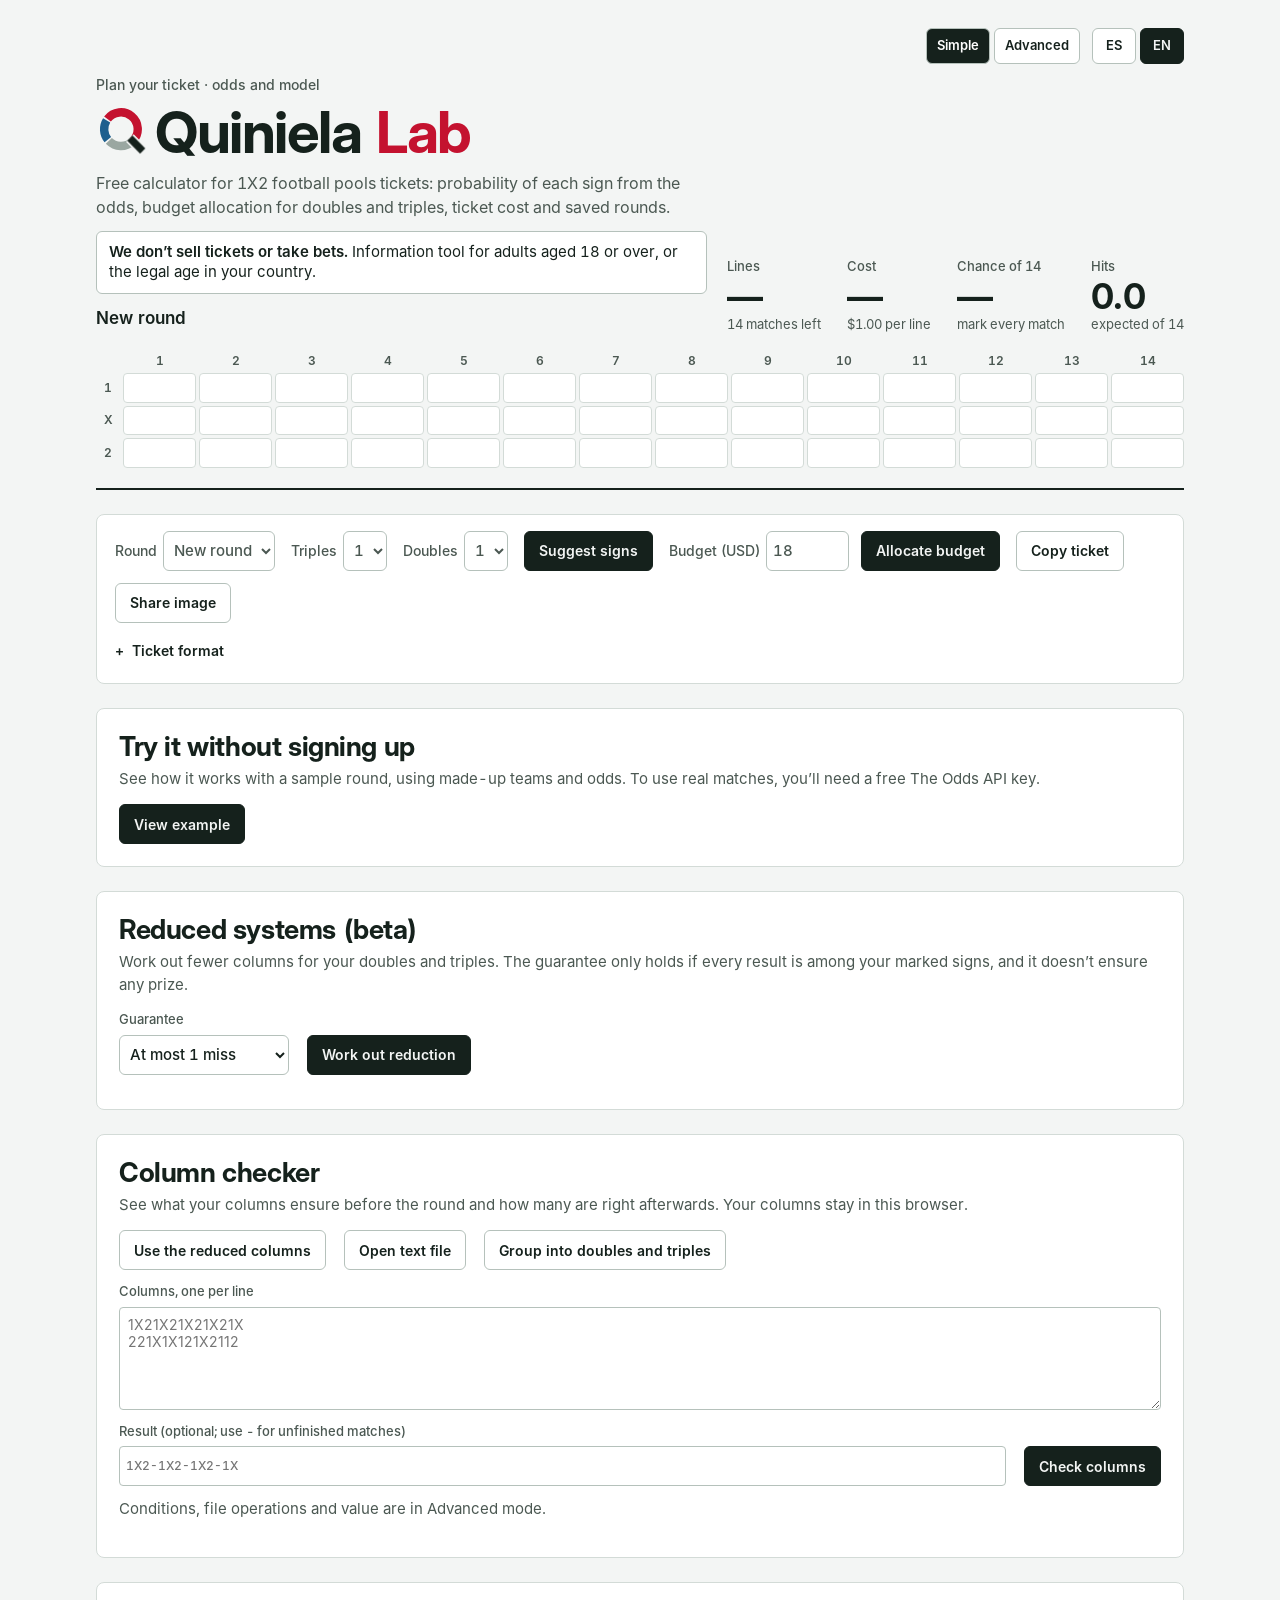
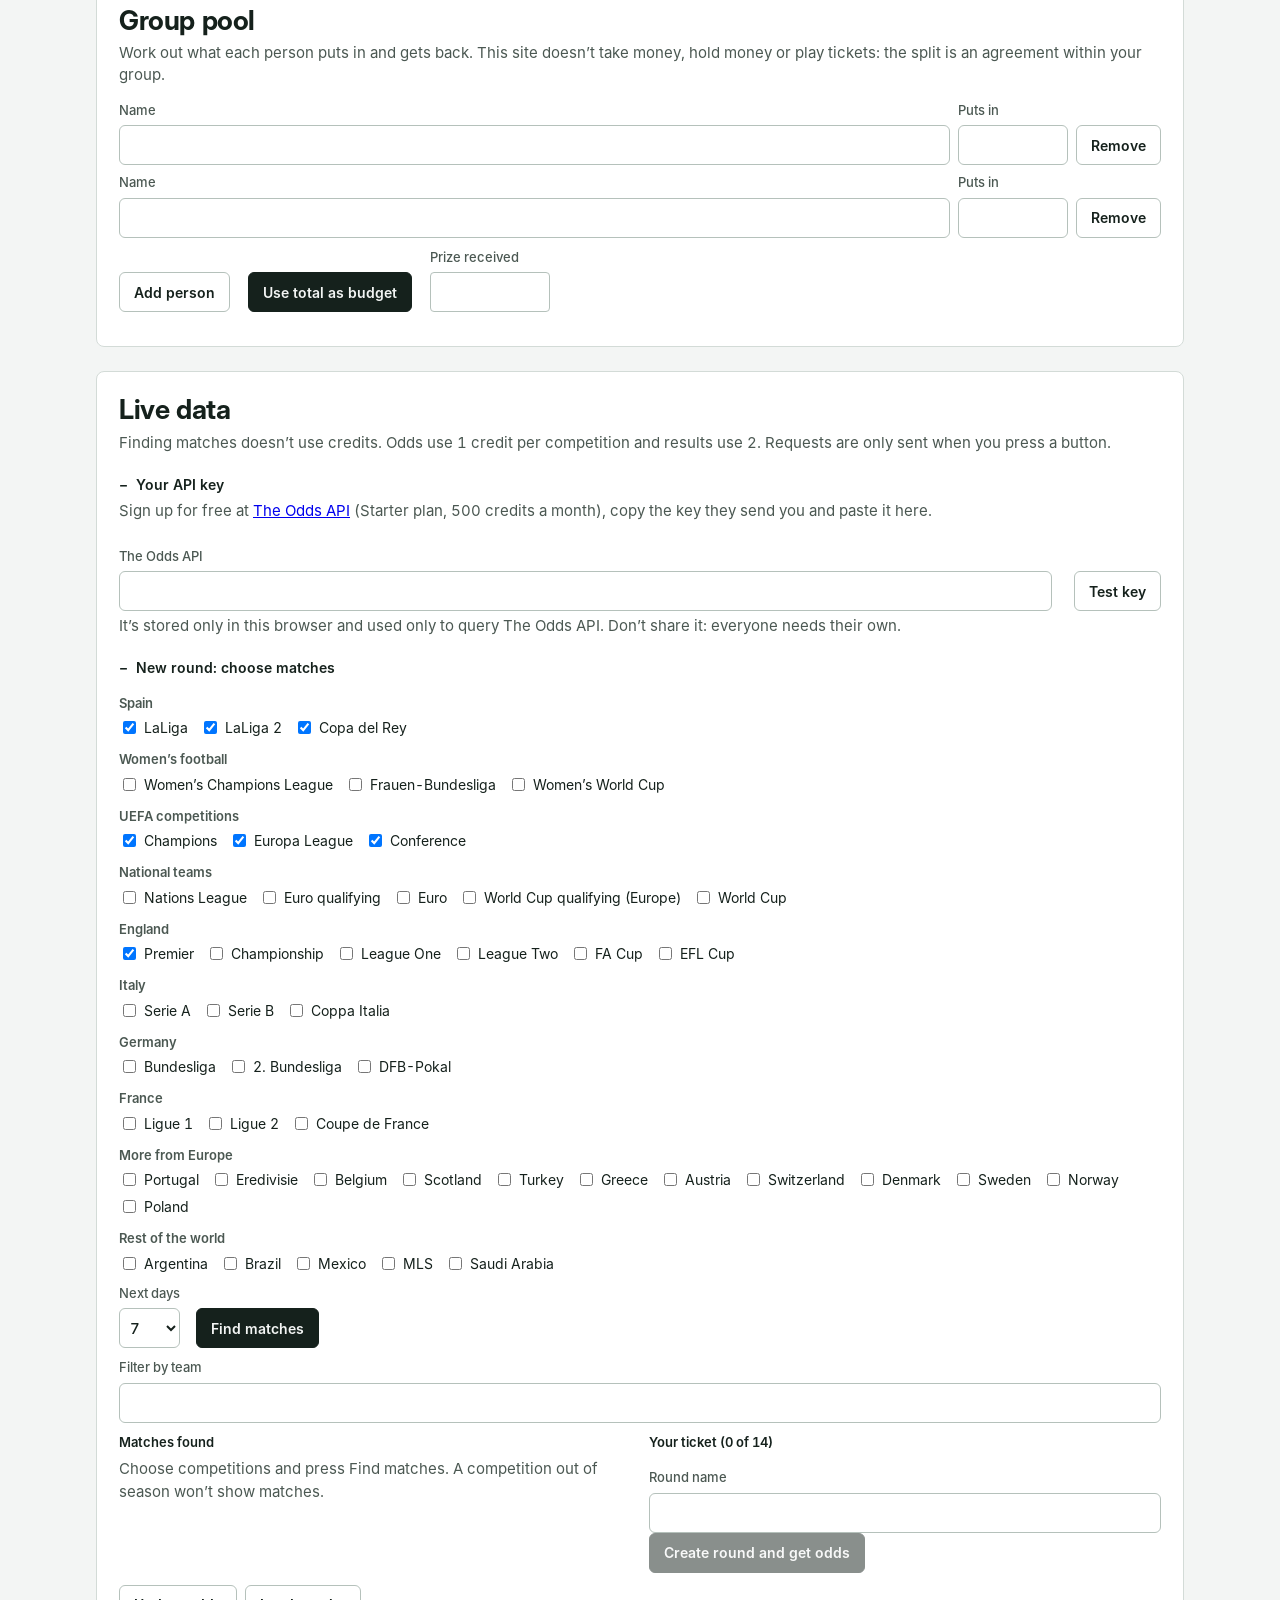
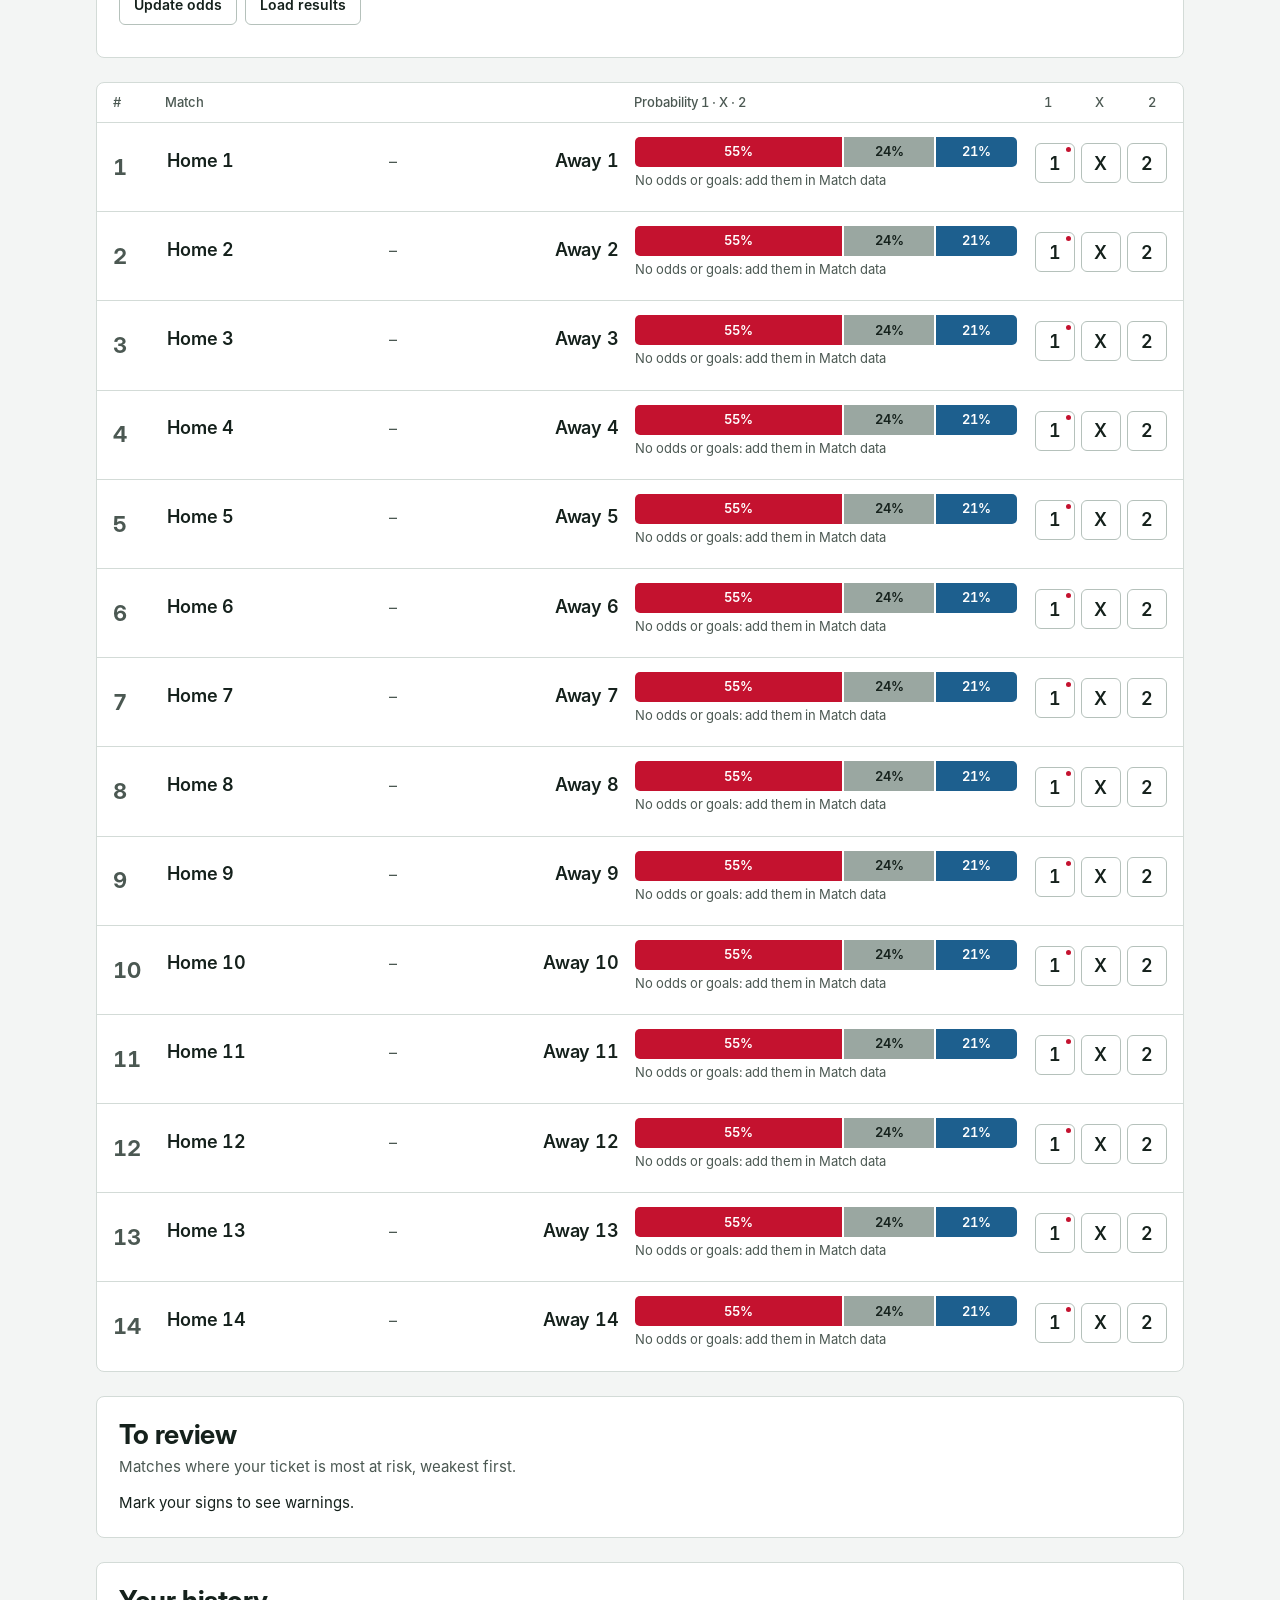
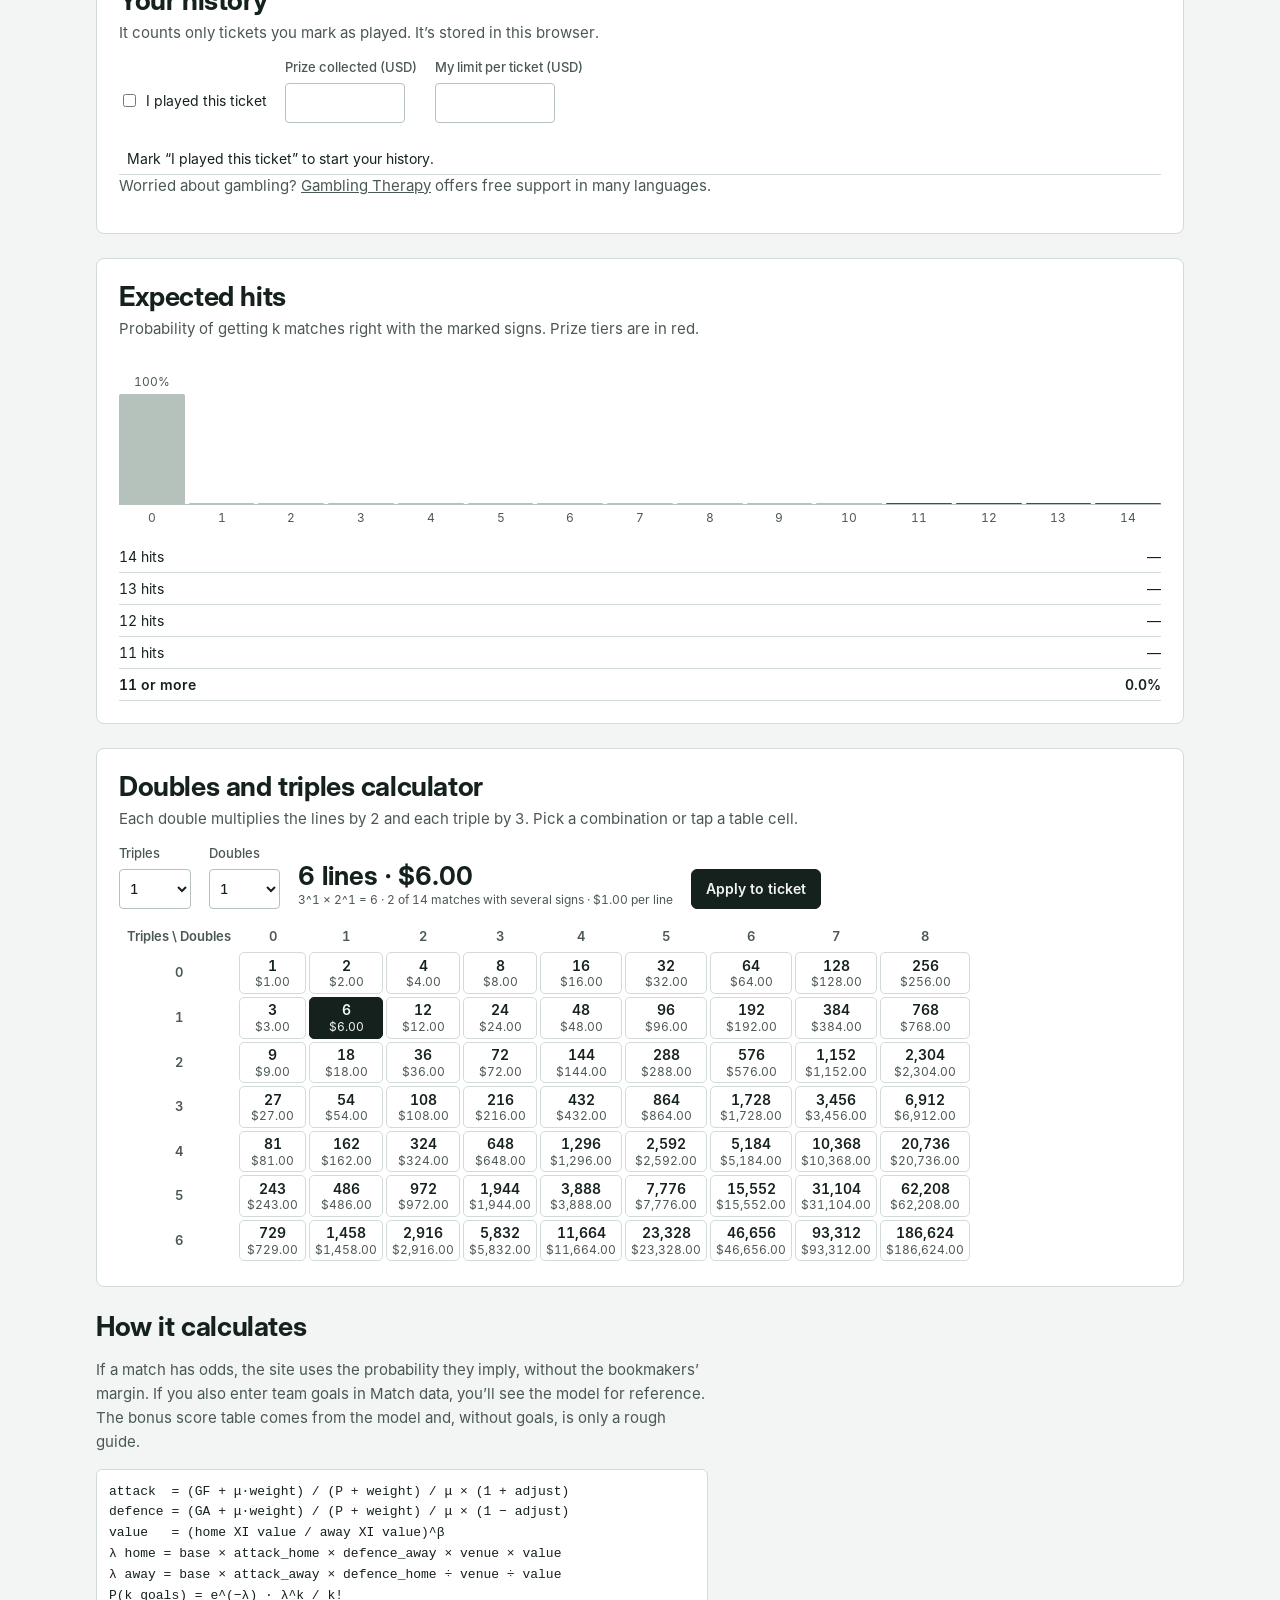
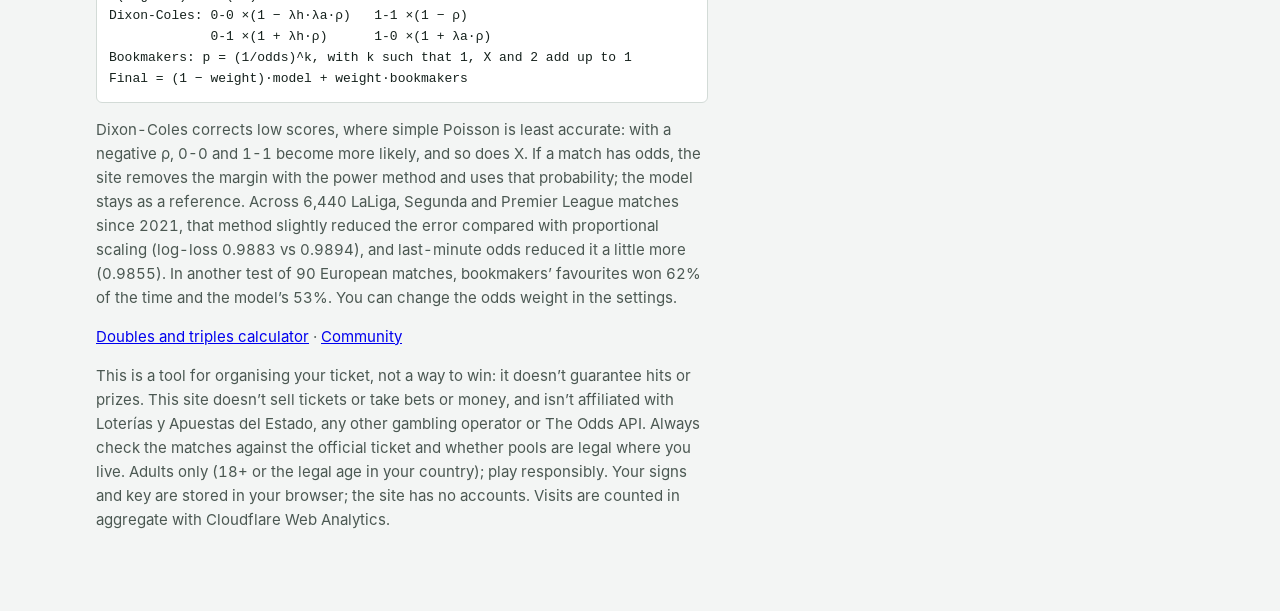
==== commit 720aefb0: "Añade agrupación de columnas en dobles y triples Co-Authored-By: Claude Opus 5.5 <noreply@anthropic." ====
--- a/index.html
+++ b/index.html
@@ -382,6 +382,7 @@
     <div class="hist-f">
       <button class="btn" id="s-usered" data-t="scUseRed">Usar columnas de la reducción</button>
       <button class="btn" id="s-open" data-t="scOpen">Abrir fichero de texto</button>
+      <button class="btn" id="s-group" data-t="gcRun">Agrupar en dobles y triples</button>
       <input type="file" id="s-file" accept=".txt,.asc,.csv,text/plain" hidden>
     </div>
     <label class="field" for="s-cols"><span data-t="scCols">Columnas, una por línea</span><textarea id="s-cols" rows="5" spellcheck="false" style="width:100%;box-sizing:border-box;background:var(--surface);border:1px solid var(--grid-strong);border-radius:4px;padding:8px;font-family:var(--f-mono);font-size:14px;color:var(--ink)"></textarea></label>
@@ -416,6 +417,7 @@
       <button class="btn primary" id="s-run" data-t="scRun">Escrutar columnas</button>
       <button class="btn adv" id="s-csv" data-t="scCsv" hidden>Guardar para Excel</button>
     </div>
+    <div id="gc-out" hidden><div class="round-g desk-k" id="gc-kpi" style="grid-template-columns:repeat(auto-fit,minmax(130px,1fr))"></div><div class="tw-c"><table class="curve-t" id="gc-table"></table></div><p class="sub round-n" id="gc-note"></p><div class="hist-f"><button class="btn" id="gc-copy" data-t="gcCopy">Copiar boletos</button></div></div>
     <p class="sub simple-only" data-t="modeHint">Condiciones, operaciones con ficheros y rentabilidad están en el modo Avanzado.</p>
     <p class="sync-log" id="s-msg" aria-live="polite"></p>
     <div id="s-out" hidden><div class="round-g desk-k" id="s-kpi"></div><div class="tw-c"><table class="curve-t" id="s-table"></table></div><p class="sub round-n" id="s-note"></p></div>
@@ -585,7 +587,7 @@
  method2:'Dixon-Coles corrige los marcadores bajos, donde el Poisson simple se equivoca más: con ρ negativo suben el 0-0 y el 1-1, y con ello la X. Si un partido tiene cuotas, la web quita el margen con el método de potencia y usa esa probabilidad; el modelo queda como referencia. En 6.440 partidos de LaLiga, Segunda y Premier desde 2021, ese método redujo un poco el error frente al reparto proporcional (log-loss 0,9883 frente a 0,9894), y las cuotas de última hora lo redujeron algo más (0,9855). En otra prueba con 90 partidos europeos, las casas acertaron el favorito el 62% de las veces y el modelo el 53%. Puedes cambiar el peso de las cuotas en los parámetros.',
  guides:'<a href="/calculadora-dobles-triples/">Calculadora de dobles y triples</a> · <a href="/cuanto-cuesta-quiniela/">Cuánto cuesta una quiniela</a> · <a href="https://github.com/lagt-82/qlab-web/discussions" target="_blank" rel="noopener">Comunidad</a>',
  method3:'Es una herramienta para organizar el boleto, no una forma de ganar: no garantiza aciertos ni premios. Esta web no vende boletos, no acepta apuestas ni dinero, y no tiene relación con Loterías y Apuestas del Estado, con otros operadores de juego ni con The Odds API. Comprueba siempre los partidos con el boleto oficial. Solo para mayores de 18 años o de la edad legal de tu país; juega con responsabilidad. Tus signos y tu clave se guardan en tu navegador; la web no tiene cuentas. Las visitas se cuentan de forma agregada con Cloudflare Web Analytics.',
- ccCr:'Rentabilidad mínima',ccBase:'Columnas base: columna y aciertos con ella',ccGroup:'Grupos: partidos, signos y cuántos deben salir',ccBadBase:l=>`La línea ${l} de columnas base no es válida. Ejemplo: 1X21X21X21X21X 10-14`,ccBadGroup:l=>`La línea ${l} de grupos no es válida. Ejemplo: 1-5 1 2-3`,alH:'Operaciones con ficheros',alP:'Combina las columnas de arriba con otras. El resultado sustituye a las de arriba.',alCols:'Otras columnas',alOpen:'Abrir otro fichero',alSum:'Sumar',alInt:'Dejar las comunes',alSub:'Quitar estas',alBoth:'Faltan columnas en alguna de las dos listas.',alRes:(a,b,c)=>`Tenías ${a} columnas y la otra lista tiene ${b}: quedan ${c}.`,crH:'Rentabilidad con tus porcentajes',crP:'Escribe qué porcentaje crees que juega la gente en cada partido. La web no los descarga ni los envía a ningún sitio.',crPct:'Una línea por partido: % de 1, X y 2',crRec:'Recaudación (opcional)',crRun:'Calcular rentabilidad',crNeed:'Primero carga cuotas en todos los partidos y añade columnas.',crBad:(l,n)=>`Hacen falta ${n} líneas con tres porcentajes mayores que 0 que sumen unos 100. Revisa la línea ${l}.`,crSet:'Rentabilidad del conjunto',crOver:'Columnas por encima de 1',crCol:'Columna',crReal:'Con cuotas',crPub:'Con tus %',crV:'Rentab.',crWin:'Acertantes esperados',crNote:'Rentabilidad = probabilidad según las cuotas / probabilidad según tus porcentajes. Por encima de 1, esa columna se jugaría menos de lo que su probabilidad justifica, pero eso no asegura ganancias y depende de que tus porcentajes sean fiables.',ccH:'Condiciones',ccP:'Quita columnas y mira cuánto ahorras y cuánta probabilidad pierdes. Filtrar suele romper la garantía.',cc1a:'Mín. de 1',cc1b:'Máx. de 1',ccxa:'Mín. de X',ccxb:'Máx. de X',cc2a:'Mín. de 2',cc2b:'Máx. de 2',ccTop:'Las N más probables',ccDev:'Desarrollar mis signos',ccApply:'Aplicar condiciones',ccUndo:'Deshacer',ccNoCols:'Primero desarrolla tus signos o añade columnas.',ccNone:'Ninguna columna cumple esas condiciones.',ccNoSel:'Marca algún signo en todos los partidos.',ccRes:(a,b,sv,kp)=>`Quedan ${a} de ${b} columnas: ahorras el ${sv}% y conservas el ${kp}% de la probabilidad de acertarlo todo.`,gH:'Quiniela en grupo',gP:'Calcula cuánto pone cada uno y qué le toca. Esta web no cobra, no guarda dinero ni juega boletos: el reparto es un acuerdo de tu grupo.',gAdd:'Añadir participante',gBudget:'Usar el total como presupuesto',gPrize:'Premio cobrado',gCopy:'Copiar resumen',gLink:'Compartir enlace',gPriv:'El enlace incluye nombres, cantidades y el boleto. Compártelo solo con tu grupo.',gName:'Nombre',gAmount:'Aporta',gRemove:'Quitar',gPerson:n=>`Participante ${n}`,gTotal:'Total reunido',gCost:'Coste del boleto',gShort:'Falta',gOver:'Sobra',gEven:'Cuadra',gWho:'Participante',gShare:'Parte',gPCost:'Del coste',gPPrize:'Del premio',gNeed:'Pon alguna aportación mayor que 0.',gResumen:'Reparto',gLinkOk:'Enlace copiado',gCopied:'Resumen copiado',gLong:'El enlace sería demasiado largo. Copia el resumen.',gBadLink:'El enlace de grupo no es válido.',gvH:'Boleto de grupo compartido',gvP:'Lo ha escrito quien te envió el enlace. Compruébalo antes de jugar. No se guarda en tus jornadas.',gvClose:'Cerrar',gvCols:n=>`Columnas incluidas: ${n}`,modeS:'Sencillo',modeA:'Avanzado',modeG:'Modo',modeHint:'Condiciones, operaciones con ficheros y rentabilidad están en el modo Avanzado.',scH:'Escrutinio de columnas',scP:'Mira qué aseguran tus columnas antes de la jornada y cuántas aciertan después. Tus columnas no salen de este navegador.',scUseRed:'Usar columnas de la reducción',scOpen:'Abrir fichero de texto',scCols:'Columnas, una por línea',scRes:'Resultado (opcional; usa - en los partidos sin terminar)',scRun:'Escrutar columnas',scCsv:'Guardar para Excel',scNoRed:'Calcula antes una reducción.',scEmpty:'Pega o abre tus columnas.',scBadLine:(l,n)=>`La línea ${l} no es una columna de ${n} signos 1, X o 2.`,scBadRes:n=>`El resultado debe tener ${n} signos 1, X, 2 o -.`,scTooMany:'Esta prueba admite hasta 20.000 columnas.',scBadFile:'No se ha podido leer el fichero. Debe ser de texto y ocupar menos de 2 MB.',scTooBig:'Hay demasiadas combinaciones posibles para calcularlas en el navegador.',scBusy:'Comprobando todos los resultados posibles…',scErr:'No se ha podido hacer el escrutinio.',scColsK:'Columnas',scGuar:'Garantía dentro de tus signos',scHits:n=>`${n} aciertos`,scIn:'Resultados dentro de tus signos',scBest:'Tu mejor columna',scHitsH:'Aciertos',scOrMore:h=>`${h} o más`,scShare:'Marcadas',scProb:'Con cuotas',scGot:'Columnas',scDup:n=>`Columnas repetidas: ${n}; solo cuentan una vez.`,scPending:n=>`Faltan ${n} partidos: los aciertos pueden subir.`,scNote:'«Marcadas» es el porcentaje de combinaciones de tus signos con esos aciertos; «Con cuotas», la probabilidad de lograrlos. La garantía es el mínimo de aciertos si todos los resultados caen en signos que aparecen en tus columnas. Las columnas deben seguir el orden de tus partidos y el pleno no se cuenta. Acertar no asegura premio.',redH:'Reducciones (en prueba)',redP:'Calcula menos columnas para tus dobles y triples. La garantía solo vale si todos los resultados están entre tus signos marcados, y no asegura ningún premio.',redGoal:'Garantía',redRun:'Calcular reducción',redCopy:'Copiar columnas',redK1:'Máximo 1 fallo',redK2:'Máximo 2 fallos',redBusy:'Calculando y comprobando todas las combinaciones…',redNeedAll:'Marca al menos un signo en todos los partidos.',redNeedMulti:'Marca al menos dos partidos con dobles o triples.',redTooBig:n=>`Son ${n} combinaciones. Esta prueba admite hasta 20.000.`,redFail:'La comprobación no ha salido bien. No se muestran columnas.',redErr:'No se ha podido calcular la reducción.',redDirect:'Sin reducir',redReduced:'Reducida',redSave:'Ahorro',redVerified:'Garantía comprobada',redOkN:n=>`${n} de ${n}`,redNote:(n,fl,pa,pi)=>`Si tus ${n} partidos terminan dentro de tus signos, siempre tendrás una columna con ${fl} aciertos o más. Probabilidad de que eso ocurra: ${pi}%. Probabilidad de acertar los ${n}: ${pa}. Son columnas sencillas: juégalas una a una y añade aparte el pleno. Un número de aciertos no asegura premio.`,redOff:(o,g)=>` La reducción oficial con estos dobles y triples tiene ${o} apuestas${g}; compara también su garantía.`,redOffWorse:' La tuya es más larga: mejor usar la oficial.',redModeP:'Cobertura mínima',redPct:'Cobertura (%)',redBadP:'Pon una cobertura entre 1 y 99.',redNoteP:(c,n,fl,pc,pa)=>`Sin garantía total: estas columnas cubren el ${c}% de la probabilidad dentro de tus signos, según las cuotas. Probabilidad de tener una columna con ${fl} aciertos o más dentro de tus signos: ${pc}. Probabilidad de acertar los ${n}: ${pa}. Un número de aciertos no asegura premio.`,redMode:'Objetivo',redModeG:'Garantía completa',redModeB:'Número fijo de columnas',redBudget:'Columnas',redTooBigB:'El número fijo de columnas admite hasta 8.000 combinaciones.',redBadB:n=>`Pon un número de columnas menor que ${n}.`,redCovered:'Combinaciones cubiertas',redCovN:(a,b)=>`${a} de ${b}`,redNoteB:(n,fl,pc,pa)=>`Con este número de columnas no hay garantía: se eligen las que más probabilidad reúnen según las cuotas. Probabilidad de tener una columna con ${fl} aciertos o más dentro de tus signos: ${pc}. Probabilidad de acertar los ${n}: ${pa}. Un número de aciertos no asegura premio.`,redCores:n=>`Calculada con ${n} núcleos de tu procesador.`,redCol:'Columna',redMore:n=>`Se muestran 100 de ${n}. Usa «Copiar columnas» para verlas todas.`,tRedCopied:'Columnas copiadas',deskH:'Mesa de mercado',deskP:'Cómo está la jornada según las cuotas y qué ha cambiado desde la última actualización. Son datos para decidir, no recomendaciones.',deskUp:'Sorpresas esperadas',deskOpen:'Partidos abiertos',deskMove:'Mayor movimiento',deskSpread:'Mayor desacuerdo',deskFav:'Favorito',deskChange:'Cambio',deskTrend:'Evolución',deskBooks:'Desacuerdo',deskNoMove:'Sin cambios aún',pts:n=>`${n} pts`,ptsSigned:n=>`${n>0?'+':n<0?'−':''}${Math.abs(n).toLocaleString(LOC())} pts`,booksN:(p,n)=>`${p} pts · ${n} ${pl(n,'casa')}`,deskNote:'Sorpresas esperadas: suma de lo que le falta a cada favorito para el 100 %. Abierto: el favorito no llega al 45 %. Desacuerdo: distancia máxima entre casas para un mismo signo.',demoMarket:' En este ejemplo, los movimientos y el desacuerdo también son inventados.',histMove:(n)=>`Desde que jugaste, la probabilidad de tus signos ha cambiado ${n} de media por partido. Es una referencia del mercado, no un resultado.`,histKpi:(ret,dd)=>` · Retorno ${ret}% · Peor caída ${dd}`,shareBtn:'Compartir imagen',roundH:'Tu jornada frente a las cuotas',roundP:'Compara tus signos con lo que habrías acertado marcando solo a los favoritos.',histH:'Tu historial',histP:'Cuenta solo los boletos que marques como jugados. Se guarda en este navegador.',histPlayed:'He jugado este boleto',roundYours:'Tus aciertos',roundFav:'Solo favoritos',roundExp:'Esperados con tus signos',roundNote:(k)=>(k?`Tus dobles y triples salvaron ${k} ${pl(k,'partido')} donde falló el favorito. `:'')+'En pocos partidos, la diferencia puede deberse a la suerte.',ofN:(a,b)=>`${a} de ${b}`,multi:(n,p)=>`${n===2?'Doble':'Triple'}: ×${n} apuestas, +${p} puntos de cobertura`,overLimit:s=>`Este boleto supera tu límite de ${s}.`,prizeL:c=>`Premio cobrado (${c})`,limitL:c=>`Mi límite por boleto (${c})`,histEmpty:'Marca «He jugado este boleto» para empezar tu historial.',histBal:(g,p,b)=>`Gastado ${g} · Cobrado ${p} · Balance ${b}`,hRound:'Jornada',hCost:'Coste',hHits:'Aciertos',hPrize:'Premio',help:'¿El juego te preocupa? Hay ayuda en <a href="https://www.jugarbien.es/" target="_blank" rel="noopener noreferrer">JugarBIEN</a>, incluida la <a href="https://www.jugarbien.es/contenido/registro-de-interdiccion" target="_blank" rel="noopener noreferrer">autoexclusión</a>.',tShared:'Imagen lista',shareFoot:'qlab-web.pages.dev · +18 · No vende boletos ni garantiza premios',shareDemo:'Ejemplo con datos inventados',shareCost:(b,c)=>`${b} · ${c}`,curveH:'Qué cambia con más presupuesto',curveP:'Cada barra usa el mejor reparto de dobles y triples para ese presupuesto. Más probabilidad de aciertos no significa más premio esperado.',curveTable:'Ver los datos en una tabla',curveY:m=>`Prob. de ${m} o más`,curveRing:(c,b)=>`Con ${c}: ${b}`,curveBud:'Presupuesto',curveTip:(c,b,p,m)=>`${c}: ${b} · ${p}% de ${m} o más`,ticketAria:(a,n)=>`Tu boleto: ${a} de ${n} partidos marcados`,ticketTip:(i,h,a,s,p)=>`${i}. ${h} – ${a} · ${s}: ${p}`,home:'Local',away:'Visitante',newRound:'Nueva jornada',demoName:'Ejemplo (datos inventados)',demoStamp:'Equipos y cuotas inventados',budget:'Presupuesto',statAll:n=>`Prob. de ${n}`,goalAll:n=>`Acertar los ${n}`,goalMin:n=>`Acertar ${n} o más`,oneIn:s=>`1 entre ${s}`,atHome:'En casa',awayGame:'Fuera',goalsIn:(g,c,p)=>`${g}-${c} en ${p}`,missing:n=>`${n} ${pl(n,'baja')}`,form:{G:'G',E:'E',P:'P'},statLab:['PJ','GF','GC','Ajuste %'],oddsOpt:'Cuotas (opcional)',sofa:'Forma, valor y bajas',muL:'Media comp.',hvL:'Valor XI local (M€)',avL:'Valor XI visit. (M€)',hfL:'Forma local',afL:'Forma visitante',hbL:'Bajas local',abL:'Bajas visitante',homeOf:i=>`Local partido ${i}`,awayOf:i=>`Visitante partido ${i}`,signsOf:i=>`Signos partido ${i}`,xg:'goles esperados',matchData:'Datos del partido',realRes:'Resultado real',plenoData:'Datos del pleno',plRealH:'Goles local (real)',plRealA:'Goles visitante (real)',
+ ccCr:'Rentabilidad mínima',ccBase:'Columnas base: columna y aciertos con ella',ccGroup:'Grupos: partidos, signos y cuántos deben salir',ccBadBase:l=>`La línea ${l} de columnas base no es válida. Ejemplo: 1X21X21X21X21X 10-14`,ccBadGroup:l=>`La línea ${l} de grupos no es válida. Ejemplo: 1-5 1 2-3`,alH:'Operaciones con ficheros',alP:'Combina las columnas de arriba con otras. El resultado sustituye a las de arriba.',alCols:'Otras columnas',alOpen:'Abrir otro fichero',alSum:'Sumar',alInt:'Dejar las comunes',alSub:'Quitar estas',alBoth:'Faltan columnas en alguna de las dos listas.',alRes:(a,b,c)=>`Tenías ${a} columnas y la otra lista tiene ${b}: quedan ${c}.`,crH:'Rentabilidad con tus porcentajes',crP:'Escribe qué porcentaje crees que juega la gente en cada partido. La web no los descarga ni los envía a ningún sitio.',crPct:'Una línea por partido: % de 1, X y 2',crRec:'Recaudación (opcional)',crRun:'Calcular rentabilidad',crNeed:'Primero carga cuotas en todos los partidos y añade columnas.',crBad:(l,n)=>`Hacen falta ${n} líneas con tres porcentajes mayores que 0 que sumen unos 100. Revisa la línea ${l}.`,crSet:'Rentabilidad del conjunto',crOver:'Columnas por encima de 1',crCol:'Columna',crReal:'Con cuotas',crPub:'Con tus %',crV:'Rentab.',crWin:'Acertantes esperados',crNote:'Rentabilidad = probabilidad según las cuotas / probabilidad según tus porcentajes. Por encima de 1, esa columna se jugaría menos de lo que su probabilidad justifica, pero eso no asegura ganancias y depende de que tus porcentajes sean fiables.',ccH:'Condiciones',ccP:'Quita columnas y mira cuánto ahorras y cuánta probabilidad pierdes. Filtrar suele romper la garantía.',cc1a:'Mín. de 1',cc1b:'Máx. de 1',ccxa:'Mín. de X',ccxb:'Máx. de X',cc2a:'Mín. de 2',cc2b:'Máx. de 2',ccTop:'Las N más probables',ccDev:'Desarrollar mis signos',ccApply:'Aplicar condiciones',ccUndo:'Deshacer',ccNoCols:'Primero desarrolla tus signos o añade columnas.',ccNone:'Ninguna columna cumple esas condiciones.',ccNoSel:'Marca algún signo en todos los partidos.',ccRes:(a,b,sv,kp)=>`Quedan ${a} de ${b} columnas: ahorras el ${sv}% y conservas el ${kp}% de la probabilidad de acertarlo todo.`,gH:'Quiniela en grupo',gP:'Calcula cuánto pone cada uno y qué le toca. Esta web no cobra, no guarda dinero ni juega boletos: el reparto es un acuerdo de tu grupo.',gAdd:'Añadir participante',gBudget:'Usar el total como presupuesto',gPrize:'Premio cobrado',gCopy:'Copiar resumen',gLink:'Compartir enlace',gPriv:'El enlace incluye nombres, cantidades y el boleto. Compártelo solo con tu grupo.',gName:'Nombre',gAmount:'Aporta',gRemove:'Quitar',gPerson:n=>`Participante ${n}`,gTotal:'Total reunido',gCost:'Coste del boleto',gShort:'Falta',gOver:'Sobra',gEven:'Cuadra',gWho:'Participante',gShare:'Parte',gPCost:'Del coste',gPPrize:'Del premio',gNeed:'Pon alguna aportación mayor que 0.',gResumen:'Reparto',gLinkOk:'Enlace copiado',gCopied:'Resumen copiado',gLong:'El enlace sería demasiado largo. Copia el resumen.',gBadLink:'El enlace de grupo no es válido.',gvH:'Boleto de grupo compartido',gvP:'Lo ha escrito quien te envió el enlace. Compruébalo antes de jugar. No se guarda en tus jornadas.',gvClose:'Cerrar',gvCols:n=>`Columnas incluidas: ${n}`,gcRun:'Agrupar en dobles y triples',gcCopy:'Copiar boletos',gcBusy:'Buscando la agrupación con menos boletos…',gcFail:'No se ha podido comprobar la agrupación. No se muestra ningún resultado.',gcCols:'Columnas',gcBoxes:'Boletos',gcBiggest:'Boleto mayor',gcBet:n=>`${n} apuestas`,gcBox:'Boleto',gcBets:'Apuestas',gcCopied:'Boletos copiados',gcMore:n=>`Se muestran 100 de ${n}. Usa «Copiar boletos» para verlos todos.`,gcNote:'Cubren exactamente tus columnas, sin añadir ni repetir ninguna; está comprobado. Es la mejor agrupación encontrada, pero puede existir otra con menos boletos. Comprueba que el boleto oficial admita esas combinaciones.',gcDup:n=>`Columnas repetidas: ${n}; solo cuentan una vez.`,modeS:'Sencillo',modeA:'Avanzado',modeG:'Modo',modeHint:'Condiciones, operaciones con ficheros y rentabilidad están en el modo Avanzado.',scH:'Escrutinio de columnas',scP:'Mira qué aseguran tus columnas antes de la jornada y cuántas aciertan después. Tus columnas no salen de este navegador.',scUseRed:'Usar columnas de la reducción',scOpen:'Abrir fichero de texto',scCols:'Columnas, una por línea',scRes:'Resultado (opcional; usa - en los partidos sin terminar)',scRun:'Escrutar columnas',scCsv:'Guardar para Excel',scNoRed:'Calcula antes una reducción.',scEmpty:'Pega o abre tus columnas.',scBadLine:(l,n)=>`La línea ${l} no es una columna de ${n} signos 1, X o 2.`,scBadRes:n=>`El resultado debe tener ${n} signos 1, X, 2 o -.`,scTooMany:'Esta prueba admite hasta 20.000 columnas.',scBadFile:'No se ha podido leer el fichero. Debe ser de texto y ocupar menos de 2 MB.',scTooBig:'Hay demasiadas combinaciones posibles para calcularlas en el navegador.',scBusy:'Comprobando todos los resultados posibles…',scErr:'No se ha podido hacer el escrutinio.',scColsK:'Columnas',scGuar:'Garantía dentro de tus signos',scHits:n=>`${n} aciertos`,scIn:'Resultados dentro de tus signos',scBest:'Tu mejor columna',scHitsH:'Aciertos',scOrMore:h=>`${h} o más`,scShare:'Marcadas',scProb:'Con cuotas',scGot:'Columnas',scDup:n=>`Columnas repetidas: ${n}; solo cuentan una vez.`,scPending:n=>`Faltan ${n} partidos: los aciertos pueden subir.`,scNote:'«Marcadas» es el porcentaje de combinaciones de tus signos con esos aciertos; «Con cuotas», la probabilidad de lograrlos. La garantía es el mínimo de aciertos si todos los resultados caen en signos que aparecen en tus columnas. Las columnas deben seguir el orden de tus partidos y el pleno no se cuenta. Acertar no asegura premio.',redH:'Reducciones (en prueba)',redP:'Calcula menos columnas para tus dobles y triples. La garantía solo vale si todos los resultados están entre tus signos marcados, y no asegura ningún premio.',redGoal:'Garantía',redRun:'Calcular reducción',redCopy:'Copiar columnas',redK1:'Máximo 1 fallo',redK2:'Máximo 2 fallos',redBusy:'Calculando y comprobando todas las combinaciones…',redNeedAll:'Marca al menos un signo en todos los partidos.',redNeedMulti:'Marca al menos dos partidos con dobles o triples.',redTooBig:n=>`Son ${n} combinaciones. Esta prueba admite hasta 20.000.`,redFail:'La comprobación no ha salido bien. No se muestran columnas.',redErr:'No se ha podido calcular la reducción.',redDirect:'Sin reducir',redReduced:'Reducida',redSave:'Ahorro',redVerified:'Garantía comprobada',redOkN:n=>`${n} de ${n}`,redNote:(n,fl,pa,pi)=>`Si tus ${n} partidos terminan dentro de tus signos, siempre tendrás una columna con ${fl} aciertos o más. Probabilidad de que eso ocurra: ${pi}%. Probabilidad de acertar los ${n}: ${pa}. Son columnas sencillas: juégalas una a una y añade aparte el pleno. Un número de aciertos no asegura premio.`,redOff:(o,g)=>` La reducción oficial con estos dobles y triples tiene ${o} apuestas${g}; compara también su garantía.`,redOffWorse:' La tuya es más larga: mejor usar la oficial.',redModeP:'Cobertura mínima',redPct:'Cobertura (%)',redBadP:'Pon una cobertura entre 1 y 99.',redNoteP:(c,n,fl,pc,pa)=>`Sin garantía total: estas columnas cubren el ${c}% de la probabilidad dentro de tus signos, según las cuotas. Probabilidad de tener una columna con ${fl} aciertos o más dentro de tus signos: ${pc}. Probabilidad de acertar los ${n}: ${pa}. Un número de aciertos no asegura premio.`,redMode:'Objetivo',redModeG:'Garantía completa',redModeB:'Número fijo de columnas',redBudget:'Columnas',redTooBigB:'El número fijo de columnas admite hasta 8.000 combinaciones.',redBadB:n=>`Pon un número de columnas menor que ${n}.`,redCovered:'Combinaciones cubiertas',redCovN:(a,b)=>`${a} de ${b}`,redNoteB:(n,fl,pc,pa)=>`Con este número de columnas no hay garantía: se eligen las que más probabilidad reúnen según las cuotas. Probabilidad de tener una columna con ${fl} aciertos o más dentro de tus signos: ${pc}. Probabilidad de acertar los ${n}: ${pa}. Un número de aciertos no asegura premio.`,redCores:n=>`Calculada con ${n} núcleos de tu procesador.`,redCol:'Columna',redMore:n=>`Se muestran 100 de ${n}. Usa «Copiar columnas» para verlas todas.`,tRedCopied:'Columnas copiadas',deskH:'Mesa de mercado',deskP:'Cómo está la jornada según las cuotas y qué ha cambiado desde la última actualización. Son datos para decidir, no recomendaciones.',deskUp:'Sorpresas esperadas',deskOpen:'Partidos abiertos',deskMove:'Mayor movimiento',deskSpread:'Mayor desacuerdo',deskFav:'Favorito',deskChange:'Cambio',deskTrend:'Evolución',deskBooks:'Desacuerdo',deskNoMove:'Sin cambios aún',pts:n=>`${n} pts`,ptsSigned:n=>`${n>0?'+':n<0?'−':''}${Math.abs(n).toLocaleString(LOC())} pts`,booksN:(p,n)=>`${p} pts · ${n} ${pl(n,'casa')}`,deskNote:'Sorpresas esperadas: suma de lo que le falta a cada favorito para el 100 %. Abierto: el favorito no llega al 45 %. Desacuerdo: distancia máxima entre casas para un mismo signo.',demoMarket:' En este ejemplo, los movimientos y el desacuerdo también son inventados.',histMove:(n)=>`Desde que jugaste, la probabilidad de tus signos ha cambiado ${n} de media por partido. Es una referencia del mercado, no un resultado.`,histKpi:(ret,dd)=>` · Retorno ${ret}% · Peor caída ${dd}`,shareBtn:'Compartir imagen',roundH:'Tu jornada frente a las cuotas',roundP:'Compara tus signos con lo que habrías acertado marcando solo a los favoritos.',histH:'Tu historial',histP:'Cuenta solo los boletos que marques como jugados. Se guarda en este navegador.',histPlayed:'He jugado este boleto',roundYours:'Tus aciertos',roundFav:'Solo favoritos',roundExp:'Esperados con tus signos',roundNote:(k)=>(k?`Tus dobles y triples salvaron ${k} ${pl(k,'partido')} donde falló el favorito. `:'')+'En pocos partidos, la diferencia puede deberse a la suerte.',ofN:(a,b)=>`${a} de ${b}`,multi:(n,p)=>`${n===2?'Doble':'Triple'}: ×${n} apuestas, +${p} puntos de cobertura`,overLimit:s=>`Este boleto supera tu límite de ${s}.`,prizeL:c=>`Premio cobrado (${c})`,limitL:c=>`Mi límite por boleto (${c})`,histEmpty:'Marca «He jugado este boleto» para empezar tu historial.',histBal:(g,p,b)=>`Gastado ${g} · Cobrado ${p} · Balance ${b}`,hRound:'Jornada',hCost:'Coste',hHits:'Aciertos',hPrize:'Premio',help:'¿El juego te preocupa? Hay ayuda en <a href="https://www.jugarbien.es/" target="_blank" rel="noopener noreferrer">JugarBIEN</a>, incluida la <a href="https://www.jugarbien.es/contenido/registro-de-interdiccion" target="_blank" rel="noopener noreferrer">autoexclusión</a>.',tShared:'Imagen lista',shareFoot:'qlab-web.pages.dev · +18 · No vende boletos ni garantiza premios',shareDemo:'Ejemplo con datos inventados',shareCost:(b,c)=>`${b} · ${c}`,curveH:'Qué cambia con más presupuesto',curveP:'Cada barra usa el mejor reparto de dobles y triples para ese presupuesto. Más probabilidad de aciertos no significa más premio esperado.',curveTable:'Ver los datos en una tabla',curveY:m=>`Prob. de ${m} o más`,curveRing:(c,b)=>`Con ${c}: ${b}`,curveBud:'Presupuesto',curveTip:(c,b,p,m)=>`${c}: ${b} · ${p}% de ${m} o más`,ticketAria:(a,n)=>`Tu boleto: ${a} de ${n} partidos marcados`,ticketTip:(i,h,a,s,p)=>`${i}. ${h} – ${a} · ${s}: ${p}`,home:'Local',away:'Visitante',newRound:'Nueva jornada',demoName:'Ejemplo (datos inventados)',demoStamp:'Equipos y cuotas inventados',budget:'Presupuesto',statAll:n=>`Prob. de ${n}`,goalAll:n=>`Acertar los ${n}`,goalMin:n=>`Acertar ${n} o más`,oneIn:s=>`1 entre ${s}`,atHome:'En casa',awayGame:'Fuera',goalsIn:(g,c,p)=>`${g}-${c} en ${p}`,missing:n=>`${n} ${pl(n,'baja')}`,form:{G:'G',E:'E',P:'P'},statLab:['PJ','GF','GC','Ajuste %'],oddsOpt:'Cuotas (opcional)',sofa:'Forma, valor y bajas',muL:'Media comp.',hvL:'Valor XI local (M€)',avL:'Valor XI visit. (M€)',hfL:'Forma local',afL:'Forma visitante',hbL:'Bajas local',abL:'Bajas visitante',homeOf:i=>`Local partido ${i}`,awayOf:i=>`Visitante partido ${i}`,signsOf:i=>`Signos partido ${i}`,xg:'goles esperados',matchData:'Datos del partido',realRes:'Resultado real',plenoData:'Datos del pleno',plRealH:'Goles local (real)',plRealA:'Goles visitante (real)',
  cov:c=>`tus signos cubren solo el ${c}`,disagree:(a,b)=>`el modelo prefiere ${a} y las casas ${b}`,have:s=>`llevas ${s}`,noWarn:'Ningún aviso: tus signos cubren al menos el 50% y modelo y casas coinciden en el favorito.',markFirst:'Marca tus signos para ver los avisos.',modelL:'Modelo',booksL:'Casas',modelOnly:'Sin cuotas: solo modelo',noData:'Sin cuotas ni goles: añádelos en Datos del partido',xgL:(a,b)=>`Goles esperados ${a} – ${b}`,noGoals:'Sin goles: marcadores orientativos',yourPleno:(s,p)=>`Tu pleno ${s}: ${p}%`,plHit:'Pleno acertado',plMiss:'Pleno fallado',kHits:(k,p)=>`${k} aciertos: ${p}%`,hitsRow:(k,pleno)=>`${k} aciertos${pleno?' (opta al pleno)':''}`,minOrMore:n=>`${n} o más`,
  left:n=>`faltan ${n} ${pl(n,'partido')}`,mix:(t,d)=>`${t} ${pl(t,'triple')} · ${d} ${pl(d,'doble')}`,mixAnd:(t,d)=>`${t} ${pl(t,'triple')} y ${d} ${pl(d,'doble')}`,perBet:s=>`${s} por apuesta`,markAll:'marca todos los partidos',minOf:(p,n)=>`${p}% de ${n} o más`,hitOf:(a,b)=>`${a} de ${b} acertados`,expOf:n=>`esperados de ${n}`,bets:n=>pl(n,'apuesta'),
  calcDet:(t,d,b,n,pr)=>`3^${t} × 2^${d} = ${b} · ${t+d} de ${n} partidos con varios signos · ${pr} por apuesta`,calcCorner:'Triples \\ Dobles',calcCell:(t,d,n,m)=>`${t} triples y ${d} dobles: ${n} apuestas, ${m}`,calcTooMany:n=>`El boleto solo tiene ${n} partidos`,
@@ -605,7 +607,7 @@
  method2:'Dixon-Coles corrects low scores, where simple Poisson is least accurate: with a negative ρ, 0-0 and 1-1 become more likely, and so does X. If a match has odds, the site removes the margin with the power method and uses that probability; the model stays as a reference. Across 6,440 LaLiga, Segunda and Premier League matches since 2021, that method slightly reduced the error compared with proportional scaling (log-loss 0.9883 vs 0.9894), and last-minute odds reduced it a little more (0.9855). In another test of 90 European matches, bookmakers’ favourites won 62% of the time and the model’s 53%. You can change the odds weight in the settings.',
  guides:'<a href="/en/doubles-triples-calculator/">Doubles and triples calculator</a> · <a href="https://github.com/lagt-82/qlab-web/discussions" target="_blank" rel="noopener">Community</a>',
  method3:'This is a tool for organising your ticket, not a way to win: it doesn’t guarantee hits or prizes. This site doesn’t sell tickets or take bets or money, and isn’t affiliated with Loterías y Apuestas del Estado, any other gambling operator or The Odds API. Always check the matches against the official ticket and whether pools are legal where you live. Adults only (18+ or the legal age in your country); play responsibly. Your signs and key are stored in your browser; the site has no accounts. Visits are counted in aggregate with Cloudflare Web Analytics.',
- ccCr:'Minimum value',ccBase:'Base columns: column and hits with it',ccGroup:'Groups: matches, signs and how many must appear',ccBadBase:l=>`Base column line ${l} isn’t valid. Example: 1X21X21X21X21X 10-14`,ccBadGroup:l=>`Group line ${l} isn’t valid. Example: 1-5 1 2-3`,alH:'File operations',alP:'Combine the columns above with others. The result replaces those above.',alCols:'Other columns',alOpen:'Open another file',alSum:'Add',alInt:'Keep common',alSub:'Remove these',alBoth:'One of the two lists has no columns.',alRes:(a,b,c)=>`You had ${a} columns and used a list of ${b}: ${c} left.`,crH:'Value from your percentages',crP:'Enter the share you think the public plays in each match. The site doesn’t download them or send them anywhere.',crPct:'One line per match: % of 1, X and 2',crRec:'Pool (optional)',crRun:'Work out value',crNeed:'Load odds in every match and add columns first.',crBad:(l,n)=>`You need ${n} lines with three percentages above 0 adding up to about 100. Check line ${l}.`,crSet:'Value of the set',crOver:'Columns above 1',crCol:'Column',crReal:'From odds',crPub:'Your %',crV:'Value',crWin:'Expected winners',crNote:'Value = probability from the odds / probability from your percentages. Above 1, that column would be played less than its probability justifies, but this doesn’t ensure profit and depends on your percentages being reliable.',ccH:'Conditions',ccP:'Remove columns and see how much you save and how much chance you give up. Filtering usually breaks the guarantee.',cc1a:'Min. of 1',cc1b:'Max. of 1',ccxa:'Min. of X',ccxb:'Max. of X',cc2a:'Min. of 2',cc2b:'Max. of 2',ccTop:'Top N most likely',ccDev:'Expand my signs',ccApply:'Apply conditions',ccUndo:'Undo',ccNoCols:'Expand your signs or add columns first.',ccNone:'No column meets those conditions.',ccNoSel:'Mark a sign in every match.',ccRes:(a,b,sv,kp)=>`${a} of ${b} columns left: you save ${sv}% and keep ${kp}% of the chance of getting everything right.`,gH:'Group pool',gP:'Work out what each person puts in and gets back. This site doesn’t take money, hold money or play tickets: the split is an agreement within your group.',gAdd:'Add person',gBudget:'Use total as budget',gPrize:'Prize received',gCopy:'Copy summary',gLink:'Share link',gPriv:'The link includes names, amounts and the ticket. Share it only with your group.',gName:'Name',gAmount:'Puts in',gRemove:'Remove',gPerson:n=>`Person ${n}`,gTotal:'Total collected',gCost:'Ticket cost',gShort:'Short by',gOver:'Left over',gEven:'Exact',gWho:'Person',gShare:'Share',gPCost:'Of the cost',gPPrize:'Of the prize',gNeed:'Enter a contribution above 0.',gResumen:'Split',gLinkOk:'Link copied',gCopied:'Summary copied',gLong:'The link would be too long. Copy the summary.',gBadLink:'The group link isn’t valid.',gvH:'Shared group ticket',gvP:'Written by whoever sent you the link. Check it before playing. It isn’t saved to your rounds.',gvClose:'Close',gvCols:n=>`Columns included: ${n}`,modeS:'Simple',modeA:'Advanced',modeG:'Mode',modeHint:'Conditions, file operations and value are in Advanced mode.',scH:'Column checker',scP:'See what your columns ensure before the round and how many are right afterwards. Your columns stay in this browser.',scUseRed:'Use the reduced columns',scOpen:'Open text file',scCols:'Columns, one per line',scRes:'Result (optional; use - for unfinished matches)',scRun:'Check columns',scCsv:'Save for Excel',scNoRed:'Work out a reduction first.',scEmpty:'Paste or open your columns.',scBadLine:(l,n)=>`Line ${l} isn’t a column of ${n} signs 1, X or 2.`,scBadRes:n=>`The result must have ${n} signs 1, X, 2 or -.`,scTooMany:'This beta allows up to 20,000 columns.',scBadFile:'Couldn’t read the file. It must be text and under 2 MB.',scTooBig:'There are too many possible combinations to work out in the browser.',scBusy:'Checking every possible result…',scErr:'Couldn’t check the columns.',scColsK:'Columns',scGuar:'Guarantee within your signs',scHits:n=>`${n} hits`,scIn:'Results within your signs',scBest:'Your best column',scHitsH:'Hits',scOrMore:h=>`${h} or more`,scShare:'Marked',scProb:'From odds',scGot:'Columns',scDup:n=>`Repeated columns: ${n}; each counts once.`,scPending:n=>`${n} matches left: hits can still go up.`,scNote:'“Marked” is the share of combinations of your signs with those hits; “From odds” is the chance of getting them. The guarantee is the minimum hits if every result falls on signs used in your columns. Columns must follow your match order and the bonus match isn’t counted. Getting hits doesn’t ensure a prize.',redH:'Reduced systems (beta)',redP:'Work out fewer columns for your doubles and triples. The guarantee only holds if every result is among your marked signs, and it doesn’t ensure any prize.',redGoal:'Guarantee',redRun:'Work out reduction',redCopy:'Copy columns',redK1:'At most 1 miss',redK2:'At most 2 misses',redBusy:'Working out and checking every combination…',redNeedAll:'Mark at least one sign in every match.',redNeedMulti:'Mark at least two matches with doubles or triples.',redTooBig:n=>`That’s ${n} combinations. This beta allows up to 20,000.`,redFail:'The check failed. No columns are shown.',redErr:'Couldn’t work out the reduction.',redDirect:'Unreduced',redReduced:'Reduced',redSave:'Saved',redVerified:'Guarantee checked',redOkN:n=>`${n} of ${n}`,redNote:(n,fl,pa,pi)=>`If all ${n} matches finish within your signs, you’ll always have a column with ${fl} hits or more. Chance of that: ${pi}%. Chance of getting all ${n} right: ${pa}. These are single columns: play them one by one and add any bonus match separately. A number of hits doesn’t ensure a prize.`,redOff:(o,g)=>` Spain’s official reduction for these doubles and triples has ${o} lines${g}; compare its guarantee too.`,redOffWorse:' Yours is longer: use the official one.',redModeP:'Minimum coverage',redPct:'Coverage (%)',redBadP:'Enter a coverage from 1 to 99.',redNoteP:(c,n,fl,pc,pa)=>`No full guarantee: these columns cover ${c}% of the probability within your signs, according to the odds. Chance of a column with ${fl} hits or more within your signs: ${pc}. Chance of getting all ${n} right: ${pa}. A number of hits doesn’t ensure a prize.`,redMode:'Goal',redModeG:'Full guarantee',redModeB:'Fixed number of columns',redBudget:'Columns',redTooBigB:'Fixed columns allow up to 8,000 combinations.',redBadB:n=>`Enter fewer columns than ${n}.`,redCovered:'Combinations covered',redCovN:(a,b)=>`${a} of ${b}`,redNoteB:(n,fl,pc,pa)=>`With this number of columns there’s no guarantee: it picks the ones holding the most probability according to the odds. Chance of a column with ${fl} hits or more within your signs: ${pc}. Chance of getting all ${n} right: ${pa}. A number of hits doesn’t ensure a prize.`,redCores:n=>`Worked out with ${n} of your processor’s cores.`,redCol:'Column',redMore:n=>`Showing 100 of ${n}. Use “Copy columns” to see them all.`,tRedCopied:'Columns copied',deskH:'Market desk',deskP:'How the round looks from the odds and what has changed since the last update. This is data for your decision, not a recommendation.',deskUp:'Expected upsets',deskOpen:'Open matches',deskMove:'Biggest move',deskSpread:'Biggest disagreement',deskFav:'Favourite',deskChange:'Change',deskTrend:'Trend',deskBooks:'Disagreement',deskNoMove:'No changes yet',pts:n=>`${n} pts`,ptsSigned:n=>`${n>0?'+':n<0?'−':''}${Math.abs(n).toLocaleString(LOC())} pts`,booksN:(p,n)=>`${p} pts · ${n} ${pl(n,'bookmaker')}`,deskNote:'Expected upsets: the sum of what each favourite lacks to reach 100%. Open: the favourite is below 45%. Disagreement: the widest gap between bookmakers on one sign.',demoMarket:' In this example, the moves and disagreement are made up too.',histMove:(n)=>`Since you played, the probability of your signs has changed by ${n} per match on average. It’s a market reference, not a result.`,histKpi:(ret,dd)=>` · Return ${ret}% · Worst drop ${dd}`,shareBtn:'Share image',roundH:'Your round against the odds',roundP:'Compare your signs with what you’d have got right by marking only the favourites.',histH:'Your history',histP:'It counts only tickets you mark as played. It’s stored in this browser.',histPlayed:'I played this ticket',roundYours:'Your hits',roundFav:'Favourites only',roundExp:'Expected with your signs',roundNote:(k)=>(k?`Your doubles and triples saved ${k} ${pl(k,'match','es')} where the favourite lost. `:'')+'Over a few matches, the difference may be down to luck.',ofN:(a,b)=>`${a} of ${b}`,multi:(n,p)=>`${n===2?'Double':'Triple'}: ×${n} lines, +${p} coverage points`,overLimit:s=>`This ticket is over your ${s} limit.`,prizeL:c=>`Prize collected (${c})`,limitL:c=>`My limit per ticket (${c})`,histEmpty:'Mark “I played this ticket” to start your history.',histBal:(g,p,b)=>`Spent ${g} · Collected ${p} · Balance ${b}`,hRound:'Round',hCost:'Cost',hHits:'Hits',hPrize:'Prize',help:'Worried about gambling? <a href="https://www.gamblingtherapy.org/" target="_blank" rel="noopener noreferrer">Gambling Therapy</a> offers free support in many languages.',tShared:'Image ready',shareFoot:'qlab-web.pages.dev · 18+ · Doesn’t sell tickets or guarantee prizes',shareDemo:'Example with made-up data',shareCost:(b,c)=>`${b} · ${c}`,curveH:'What changes with a bigger budget',curveP:'Each bar uses the best allocation of doubles and triples for that budget. A higher chance of hits doesn’t mean a higher expected prize.',curveTable:'View the data as a table',curveY:m=>`Chance of ${m} or more`,curveRing:(c,b)=>`With ${c}: ${b}`,curveBud:'Budget',curveTip:(c,b,p,m)=>`${c}: ${b} · ${p}% of ${m} or more`,ticketAria:(a,n)=>`Your ticket: ${a} of ${n} matches marked`,ticketTip:(i,h,a,s,p)=>`${i}. ${h} – ${a} · ${s}: ${p}`,home:'Home',away:'Away',newRound:'New round',demoName:'Example (made-up data)',demoStamp:'Made-up teams and odds',budget:'Budget',statAll:n=>`Chance of ${n}`,goalAll:n=>`Get all ${n} right`,goalMin:n=>`Get ${n} or more right`,oneIn:s=>`1 in ${s}`,atHome:'Home',awayGame:'Away',goalsIn:(g,c,p)=>`${g}-${c} in ${p}`,missing:n=>`${n} out`,form:{G:'W',E:'D',P:'L'},statLab:['P','GF','GA','Adjust %'],oddsOpt:'Odds (optional)',sofa:'Form, value and absences',muL:'League avg.',hvL:'Home XI value (€m)',avL:'Away XI value (€m)',hfL:'Home form',afL:'Away form',hbL:'Home absences',abL:'Away absences',homeOf:i=>`Home team, match ${i}`,awayOf:i=>`Away team, match ${i}`,signsOf:i=>`Signs, match ${i}`,xg:'expected goals',matchData:'Match data',realRes:'Actual result',plenoData:'Bonus match data',plRealH:'Home goals (actual)',plRealA:'Away goals (actual)',
+ ccCr:'Minimum value',ccBase:'Base columns: column and hits with it',ccGroup:'Groups: matches, signs and how many must appear',ccBadBase:l=>`Base column line ${l} isn’t valid. Example: 1X21X21X21X21X 10-14`,ccBadGroup:l=>`Group line ${l} isn’t valid. Example: 1-5 1 2-3`,alH:'File operations',alP:'Combine the columns above with others. The result replaces those above.',alCols:'Other columns',alOpen:'Open another file',alSum:'Add',alInt:'Keep common',alSub:'Remove these',alBoth:'One of the two lists has no columns.',alRes:(a,b,c)=>`You had ${a} columns and used a list of ${b}: ${c} left.`,crH:'Value from your percentages',crP:'Enter the share you think the public plays in each match. The site doesn’t download them or send them anywhere.',crPct:'One line per match: % of 1, X and 2',crRec:'Pool (optional)',crRun:'Work out value',crNeed:'Load odds in every match and add columns first.',crBad:(l,n)=>`You need ${n} lines with three percentages above 0 adding up to about 100. Check line ${l}.`,crSet:'Value of the set',crOver:'Columns above 1',crCol:'Column',crReal:'From odds',crPub:'Your %',crV:'Value',crWin:'Expected winners',crNote:'Value = probability from the odds / probability from your percentages. Above 1, that column would be played less than its probability justifies, but this doesn’t ensure profit and depends on your percentages being reliable.',ccH:'Conditions',ccP:'Remove columns and see how much you save and how much chance you give up. Filtering usually breaks the guarantee.',cc1a:'Min. of 1',cc1b:'Max. of 1',ccxa:'Min. of X',ccxb:'Max. of X',cc2a:'Min. of 2',cc2b:'Max. of 2',ccTop:'Top N most likely',ccDev:'Expand my signs',ccApply:'Apply conditions',ccUndo:'Undo',ccNoCols:'Expand your signs or add columns first.',ccNone:'No column meets those conditions.',ccNoSel:'Mark a sign in every match.',ccRes:(a,b,sv,kp)=>`${a} of ${b} columns left: you save ${sv}% and keep ${kp}% of the chance of getting everything right.`,gH:'Group pool',gP:'Work out what each person puts in and gets back. This site doesn’t take money, hold money or play tickets: the split is an agreement within your group.',gAdd:'Add person',gBudget:'Use total as budget',gPrize:'Prize received',gCopy:'Copy summary',gLink:'Share link',gPriv:'The link includes names, amounts and the ticket. Share it only with your group.',gName:'Name',gAmount:'Puts in',gRemove:'Remove',gPerson:n=>`Person ${n}`,gTotal:'Total collected',gCost:'Ticket cost',gShort:'Short by',gOver:'Left over',gEven:'Exact',gWho:'Person',gShare:'Share',gPCost:'Of the cost',gPPrize:'Of the prize',gNeed:'Enter a contribution above 0.',gResumen:'Split',gLinkOk:'Link copied',gCopied:'Summary copied',gLong:'The link would be too long. Copy the summary.',gBadLink:'The group link isn’t valid.',gvH:'Shared group ticket',gvP:'Written by whoever sent you the link. Check it before playing. It isn’t saved to your rounds.',gvClose:'Close',gvCols:n=>`Columns included: ${n}`,gcRun:'Group into doubles and triples',gcCopy:'Copy tickets',gcBusy:'Looking for the grouping with the fewest tickets…',gcFail:'The grouping couldn’t be checked. No result is shown.',gcCols:'Columns',gcBoxes:'Tickets',gcBiggest:'Largest ticket',gcBet:n=>`${n} lines`,gcBox:'Ticket',gcBets:'Lines',gcCopied:'Tickets copied',gcMore:n=>`Showing 100 of ${n}. Use “Copy tickets” to see them all.`,gcNote:'They cover exactly your columns, adding and repeating none; this has been checked. It’s the best grouping found, but one with fewer tickets may exist. Check that the official ticket allows those combinations.',gcDup:n=>`Repeated columns: ${n}; each counts once.`,modeS:'Simple',modeA:'Advanced',modeG:'Mode',modeHint:'Conditions, file operations and value are in Advanced mode.',scH:'Column checker',scP:'See what your columns ensure before the round and how many are right afterwards. Your columns stay in this browser.',scUseRed:'Use the reduced columns',scOpen:'Open text file',scCols:'Columns, one per line',scRes:'Result (optional; use - for unfinished matches)',scRun:'Check columns',scCsv:'Save for Excel',scNoRed:'Work out a reduction first.',scEmpty:'Paste or open your columns.',scBadLine:(l,n)=>`Line ${l} isn’t a column of ${n} signs 1, X or 2.`,scBadRes:n=>`The result must have ${n} signs 1, X, 2 or -.`,scTooMany:'This beta allows up to 20,000 columns.',scBadFile:'Couldn’t read the file. It must be text and under 2 MB.',scTooBig:'There are too many possible combinations to work out in the browser.',scBusy:'Checking every possible result…',scErr:'Couldn’t check the columns.',scColsK:'Columns',scGuar:'Guarantee within your signs',scHits:n=>`${n} hits`,scIn:'Results within your signs',scBest:'Your best column',scHitsH:'Hits',scOrMore:h=>`${h} or more`,scShare:'Marked',scProb:'From odds',scGot:'Columns',scDup:n=>`Repeated columns: ${n}; each counts once.`,scPending:n=>`${n} matches left: hits can still go up.`,scNote:'“Marked” is the share of combinations of your signs with those hits; “From odds” is the chance of getting them. The guarantee is the minimum hits if every result falls on signs used in your columns. Columns must follow your match order and the bonus match isn’t counted. Getting hits doesn’t ensure a prize.',redH:'Reduced systems (beta)',redP:'Work out fewer columns for your doubles and triples. The guarantee only holds if every result is among your marked signs, and it doesn’t ensure any prize.',redGoal:'Guarantee',redRun:'Work out reduction',redCopy:'Copy columns',redK1:'At most 1 miss',redK2:'At most 2 misses',redBusy:'Working out and checking every combination…',redNeedAll:'Mark at least one sign in every match.',redNeedMulti:'Mark at least two matches with doubles or triples.',redTooBig:n=>`That’s ${n} combinations. This beta allows up to 20,000.`,redFail:'The check failed. No columns are shown.',redErr:'Couldn’t work out the reduction.',redDirect:'Unreduced',redReduced:'Reduced',redSave:'Saved',redVerified:'Guarantee checked',redOkN:n=>`${n} of ${n}`,redNote:(n,fl,pa,pi)=>`If all ${n} matches finish within your signs, you’ll always have a column with ${fl} hits or more. Chance of that: ${pi}%. Chance of getting all ${n} right: ${pa}. These are single columns: play them one by one and add any bonus match separately. A number of hits doesn’t ensure a prize.`,redOff:(o,g)=>` Spain’s official reduction for these doubles and triples has ${o} lines${g}; compare its guarantee too.`,redOffWorse:' Yours is longer: use the official one.',redModeP:'Minimum coverage',redPct:'Coverage (%)',redBadP:'Enter a coverage from 1 to 99.',redNoteP:(c,n,fl,pc,pa)=>`No full guarantee: these columns cover ${c}% of the probability within your signs, according to the odds. Chance of a column with ${fl} hits or more within your signs: ${pc}. Chance of getting all ${n} right: ${pa}. A number of hits doesn’t ensure a prize.`,redMode:'Goal',redModeG:'Full guarantee',redModeB:'Fixed number of columns',redBudget:'Columns',redTooBigB:'Fixed columns allow up to 8,000 combinations.',redBadB:n=>`Enter fewer columns than ${n}.`,redCovered:'Combinations covered',redCovN:(a,b)=>`${a} of ${b}`,redNoteB:(n,fl,pc,pa)=>`With this number of columns there’s no guarantee: it picks the ones holding the most probability according to the odds. Chance of a column with ${fl} hits or more within your signs: ${pc}. Chance of getting all ${n} right: ${pa}. A number of hits doesn’t ensure a prize.`,redCores:n=>`Worked out with ${n} of your processor’s cores.`,redCol:'Column',redMore:n=>`Showing 100 of ${n}. Use “Copy columns” to see them all.`,tRedCopied:'Columns copied',deskH:'Market desk',deskP:'How the round looks from the odds and what has changed since the last update. This is data for your decision, not a recommendation.',deskUp:'Expected upsets',deskOpen:'Open matches',deskMove:'Biggest move',deskSpread:'Biggest disagreement',deskFav:'Favourite',deskChange:'Change',deskTrend:'Trend',deskBooks:'Disagreement',deskNoMove:'No changes yet',pts:n=>`${n} pts`,ptsSigned:n=>`${n>0?'+':n<0?'−':''}${Math.abs(n).toLocaleString(LOC())} pts`,booksN:(p,n)=>`${p} pts · ${n} ${pl(n,'bookmaker')}`,deskNote:'Expected upsets: the sum of what each favourite lacks to reach 100%. Open: the favourite is below 45%. Disagreement: the widest gap between bookmakers on one sign.',demoMarket:' In this example, the moves and disagreement are made up too.',histMove:(n)=>`Since you played, the probability of your signs has changed by ${n} per match on average. It’s a market reference, not a result.`,histKpi:(ret,dd)=>` · Return ${ret}% · Worst drop ${dd}`,shareBtn:'Share image',roundH:'Your round against the odds',roundP:'Compare your signs with what you’d have got right by marking only the favourites.',histH:'Your history',histP:'It counts only tickets you mark as played. It’s stored in this browser.',histPlayed:'I played this ticket',roundYours:'Your hits',roundFav:'Favourites only',roundExp:'Expected with your signs',roundNote:(k)=>(k?`Your doubles and triples saved ${k} ${pl(k,'match','es')} where the favourite lost. `:'')+'Over a few matches, the difference may be down to luck.',ofN:(a,b)=>`${a} of ${b}`,multi:(n,p)=>`${n===2?'Double':'Triple'}: ×${n} lines, +${p} coverage points`,overLimit:s=>`This ticket is over your ${s} limit.`,prizeL:c=>`Prize collected (${c})`,limitL:c=>`My limit per ticket (${c})`,histEmpty:'Mark “I played this ticket” to start your history.',histBal:(g,p,b)=>`Spent ${g} · Collected ${p} · Balance ${b}`,hRound:'Round',hCost:'Cost',hHits:'Hits',hPrize:'Prize',help:'Worried about gambling? <a href="https://www.gamblingtherapy.org/" target="_blank" rel="noopener noreferrer">Gambling Therapy</a> offers free support in many languages.',tShared:'Image ready',shareFoot:'qlab-web.pages.dev · 18+ · Doesn’t sell tickets or guarantee prizes',shareDemo:'Example with made-up data',shareCost:(b,c)=>`${b} · ${c}`,curveH:'What changes with a bigger budget',curveP:'Each bar uses the best allocation of doubles and triples for that budget. A higher chance of hits doesn’t mean a higher expected prize.',curveTable:'View the data as a table',curveY:m=>`Chance of ${m} or more`,curveRing:(c,b)=>`With ${c}: ${b}`,curveBud:'Budget',curveTip:(c,b,p,m)=>`${c}: ${b} · ${p}% of ${m} or more`,ticketAria:(a,n)=>`Your ticket: ${a} of ${n} matches marked`,ticketTip:(i,h,a,s,p)=>`${i}. ${h} – ${a} · ${s}: ${p}`,home:'Home',away:'Away',newRound:'New round',demoName:'Example (made-up data)',demoStamp:'Made-up teams and odds',budget:'Budget',statAll:n=>`Chance of ${n}`,goalAll:n=>`Get all ${n} right`,goalMin:n=>`Get ${n} or more right`,oneIn:s=>`1 in ${s}`,atHome:'Home',awayGame:'Away',goalsIn:(g,c,p)=>`${g}-${c} in ${p}`,missing:n=>`${n} out`,form:{G:'W',E:'D',P:'L'},statLab:['P','GF','GA','Adjust %'],oddsOpt:'Odds (optional)',sofa:'Form, value and absences',muL:'League avg.',hvL:'Home XI value (€m)',avL:'Away XI value (€m)',hfL:'Home form',afL:'Away form',hbL:'Home absences',abL:'Away absences',homeOf:i=>`Home team, match ${i}`,awayOf:i=>`Away team, match ${i}`,signsOf:i=>`Signs, match ${i}`,xg:'expected goals',matchData:'Match data',realRes:'Actual result',plenoData:'Bonus match data',plRealH:'Home goals (actual)',plRealA:'Away goals (actual)',
  cov:c=>`your signs cover only ${c}`,disagree:(a,b)=>`the model prefers ${a} and bookmakers ${b}`,have:s=>`you have ${s}`,noWarn:'No warnings: your signs cover at least 50% and the model and bookmakers agree on the favourite.',markFirst:'Mark your signs to see warnings.',modelL:'Model',booksL:'Bookmakers',modelOnly:'No odds: model only',noData:'No odds or goals: add them in Match data',xgL:(a,b)=>`Expected goals ${a} – ${b}`,noGoals:'No goals: rough guide only',yourPleno:(s,p)=>`Your bonus ${s}: ${p}%`,plHit:'Bonus hit',plMiss:'Bonus missed',kHits:(k,p)=>`${k} hits: ${p}%`,hitsRow:(k,pleno)=>`${k} hits${pleno?' (bonus eligible)':''}`,minOrMore:n=>`${n} or more`,
  left:n=>`${n} ${pl(n,'match','es')} left`,mix:(t,d)=>`${t} ${pl(t,'triple')} · ${d} ${pl(d,'double')}`,mixAnd:(t,d)=>`${t} ${pl(t,'triple')} and ${d} ${pl(d,'double')}`,perBet:s=>`${s} per line`,markAll:'mark every match',minOf:(p,n)=>`${p}% of ${n} or more`,hitOf:(a,b)=>`${a} of ${b} right`,expOf:n=>`expected of ${n}`,bets:n=>pl(n,'line'),
  calcDet:(t,d,b,n,pr)=>`3^${t} × 2^${d} = ${b} · ${t+d} of ${n} matches with several signs · ${pr} per line`,calcCorner:'Triples \\ Doubles',calcCell:(t,d,n,m)=>`${t} triples and ${d} doubles: ${n} lines, ${m}`,calcTooMany:n=>`The ticket has only ${n} matches`,
@@ -1298,7 +1300,7 @@
   return {cols};
 }
 const scPct=x=>x>=1?nf(100,2)+'%':x>.9999?'>'+nf(99.99,2)+'%':x<=0?nf(0,2)+'%':x<.0001?'<'+nf(.01,2)+'%':nf(x*100,2)+'%';
-function scClear(){scLast=null;$('s-out').hidden=true;$('s-csv').hidden=true}
+function scClear(){scLast=null;$('s-out').hidden=true;$('s-csv').hidden=true;if(typeof gcClear==='function')gcClear()}
 $('s-usered').addEventListener('click',()=>{$('s-msg').classList.remove('err');$('s-msg').textContent='';if(!redLast){scErr(T('scNoRed'));return}$('s-cols').value=redLast.text;scClear()});
 $('s-open').addEventListener('click',()=>$('s-file').click());
 $('s-file').addEventListener('change',e=>{const f=e.target.files[0];e.target.value='';if(!f)return;$('s-msg').classList.remove('err');$('s-msg').textContent='';if(f.size>2e6){scErr(T('scBadFile'));return}const r=new FileReader();r.onerror=()=>scErr(T('scBadFile'));r.onload=()=>{$('s-cols').value=String(r.result);scClear()};r.readAsText(f)});
@@ -1325,6 +1327,23 @@
   w.postMessage({cols,n,probs});
 });
 $('s-csv').addEventListener('click',()=>{if(!scLast)return;const head=T('redCol')+';'+S.matches.map((_,i)=>i+1).join(';')+(scLast.hits?';'+T('scHitsH'):''),body=scLast.cols.map((c,j)=>`${j+1};${[...c].join(';')}${scLast.hits?';'+scLast.hits[j]:''}`).join('\r\n'),a=document.createElement('a'),u=URL.createObjectURL(new Blob(['\ufeff'+head+'\r\n'+body],{type:'text/csv;charset=utf-8'}));a.href=u;a.download='escrutinio-quiniela-lab.csv';document.body.appendChild(a);a.click();a.remove();setTimeout(()=>URL.revokeObjectURL(u),2000)});
+/* Agrupar columnas */
+let gcLast=null,gcWorker=null;
+const gcClear=()=>{gcLast=null;$('gc-out').hidden=true};
+$('s-group').addEventListener('click',()=>{
+  const msg=$('s-msg');msg.classList.remove('err');msg.textContent='';gcClear();const n=S.matches.length;if(!$('s-cols').value.trim()){scErr(T('scEmpty'));return}
+  const parsed=scParse($('s-cols').value,n);if(parsed.bad){scErr(T('scBadLine',parsed.bad,n));return}if(!parsed.cols.length){scErr(T('scEmpty'));return}if(parsed.cols.length>20000){scErr(T('scTooMany'));return}
+  const btn=$('s-group');btn.disabled=true;msg.textContent=T('gcBusy');if(gcWorker)gcWorker.terminate();const w=gcWorker=new Worker('escrutinio-worker.js');let timer;const stop=()=>{btn.disabled=false;clearTimeout(timer);w.terminate();gcWorker=null},fail=()=>{stop();scErr(T('gcFail'))};timer=setTimeout(fail,30000);w.onerror=fail;
+  w.onmessage=e=>{const d=e.data;if(!d.ok||!d.group){fail();return}stop();msg.textContent='';
+    const cell=(k,v)=>`<div class="rg"><div class="k">${esc(k)}</div><div class="v">${esc(v)}</div></div>`,dup=parsed.cols.length-d.total;
+    $('gc-kpi').innerHTML=cell(T('gcCols'),nf(d.total))+cell(T('gcBoxes'),nf(d.boxes.length))+cell(T('gcBiggest'),T('gcBet',nf(d.boxes[0].size)));
+    $('gc-table').innerHTML=`<thead><tr><th scope="col">${esc(T('gcBox'))}</th>${S.matches.map((_,i)=>`<th scope="col">${i+1}</th>`).join('')}<th scope="col">${esc(T('gcBets'))}</th></tr></thead><tbody>`+d.boxes.slice(0,100).map((b,j)=>`<tr><td>${j+1}</td>${b.signs.map(x=>`<td${x.length>1?' style="font-weight:700"':''}>${x}</td>`).join('')}<td>${nf(b.size)}</td></tr>`).join('')+'</tbody>';
+    $('gc-note').textContent=T('gcNote')+(dup?' '+T('gcDup',dup):'')+(d.boxes.length>100?' '+T('gcMore',nf(d.boxes.length)):'');
+    gcLast=d.boxes.map(b=>b.signs.join(' ')).join('\n');$('gc-out').hidden=false};
+  w.postMessage({group:true,cols:[...new Set(parsed.cols)],ms:1500});
+});
+$('gc-copy').addEventListener('click',()=>{if(gcLast)gOut(gcLast,T('gcCopied'))});
+$('s-cols').addEventListener('input',gcClear);
 /* Condiciones */
 let ccPrev=null;
 const ccProb=c=>{const ps=S.matches.map(m=>model(m).p);return [...c].reduce((a,x,i)=>a*ps[i][x],1)};
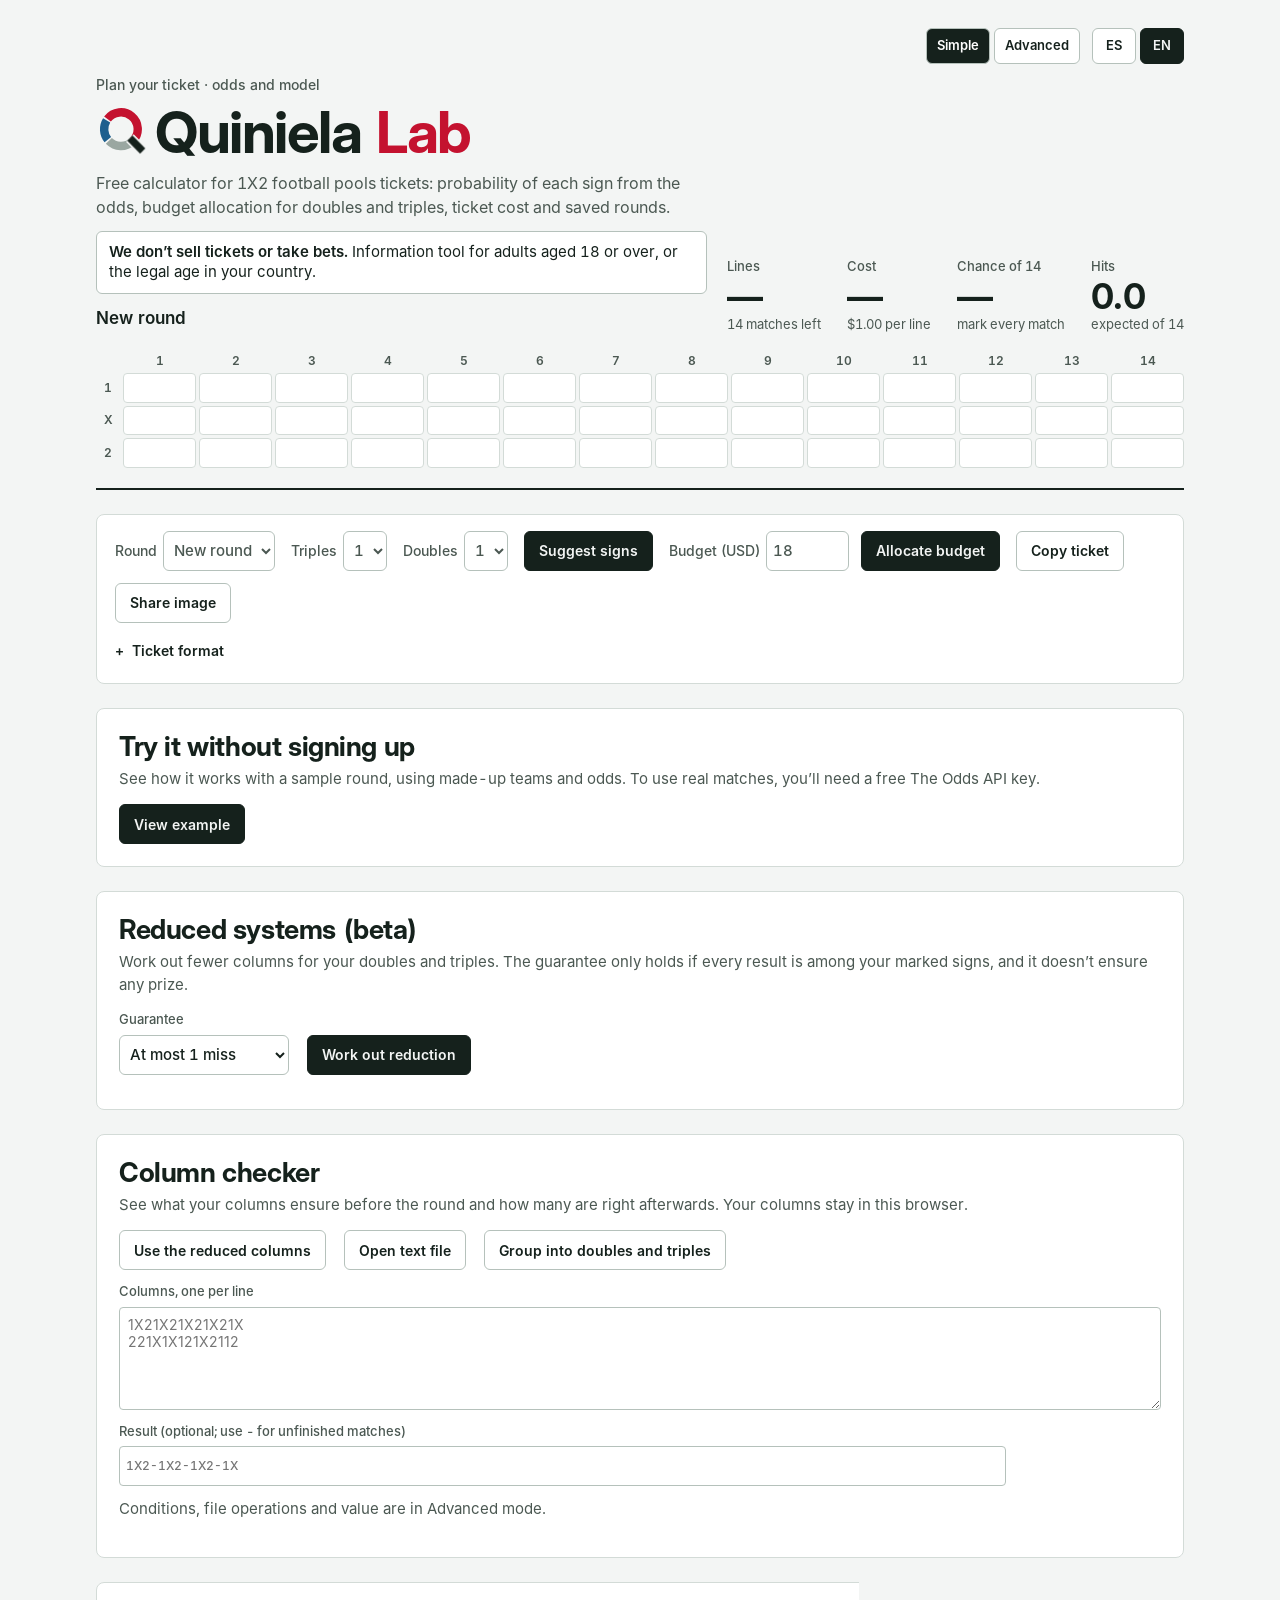
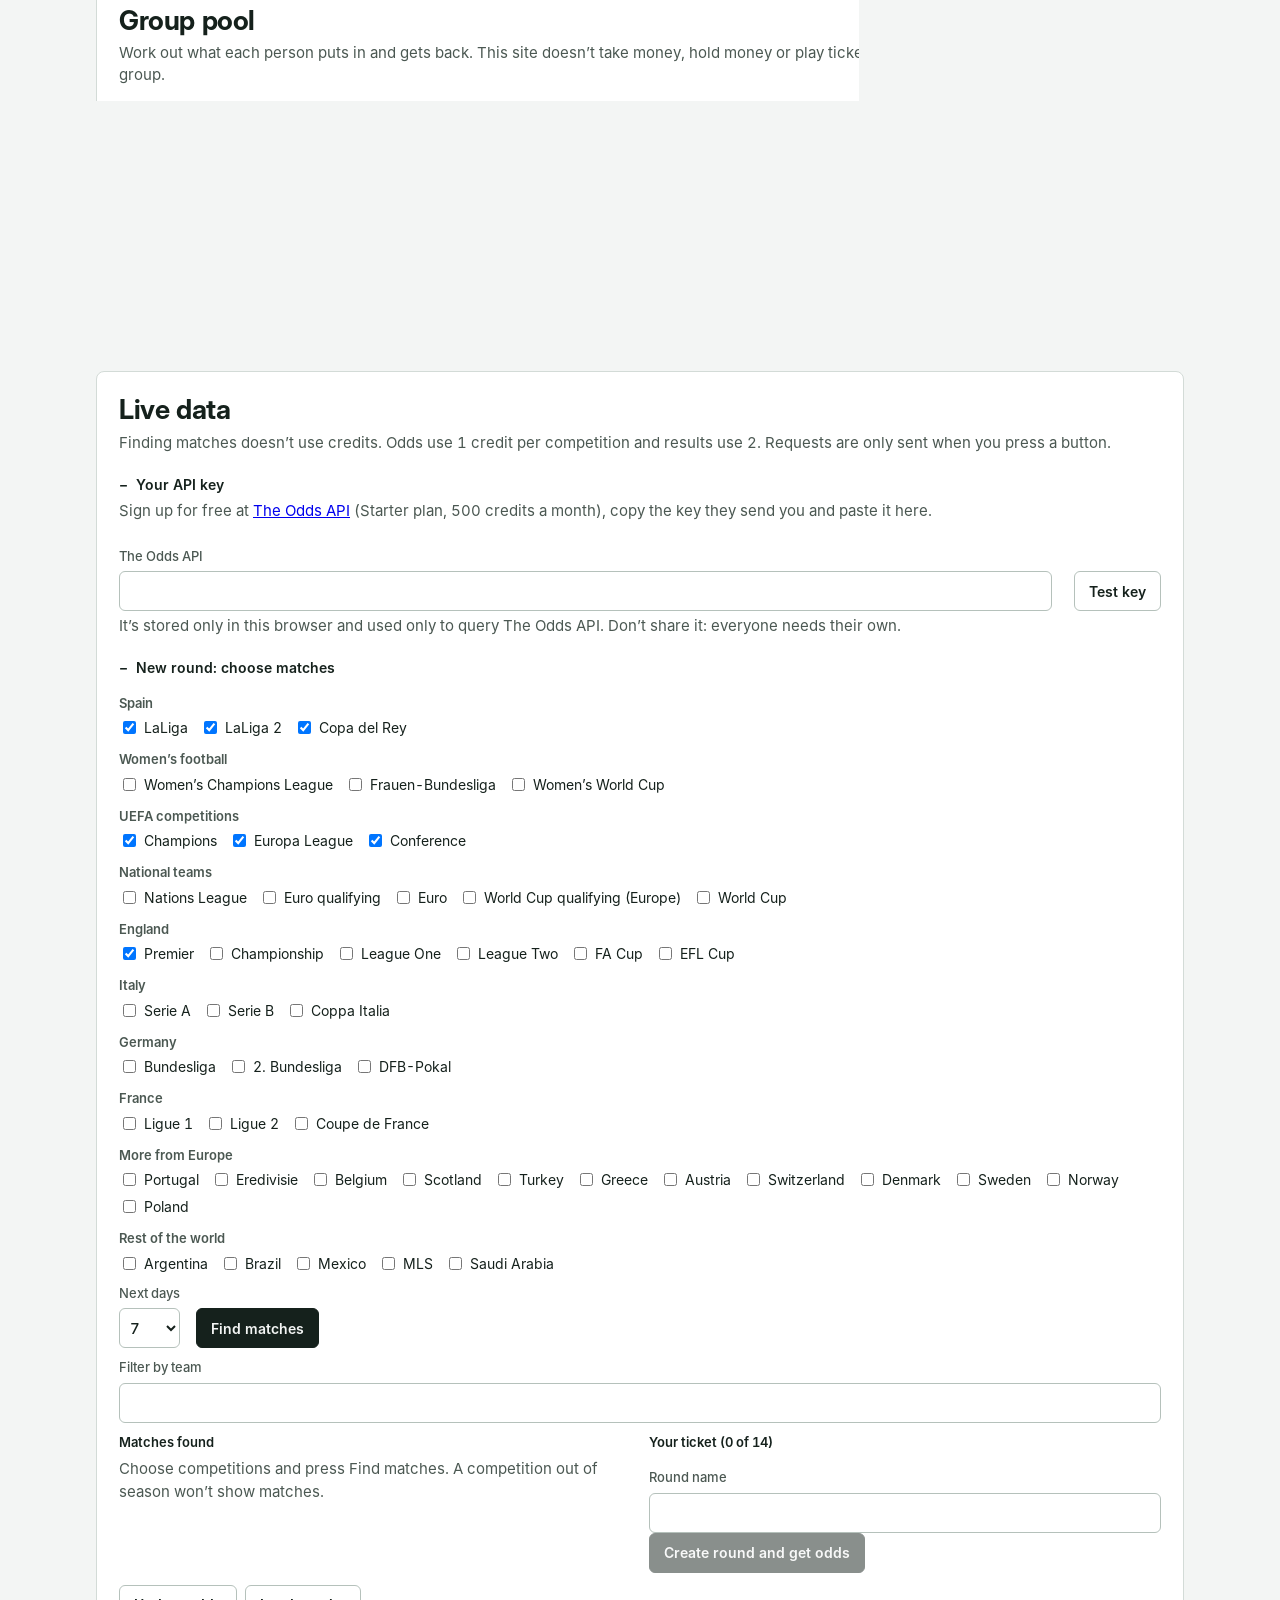
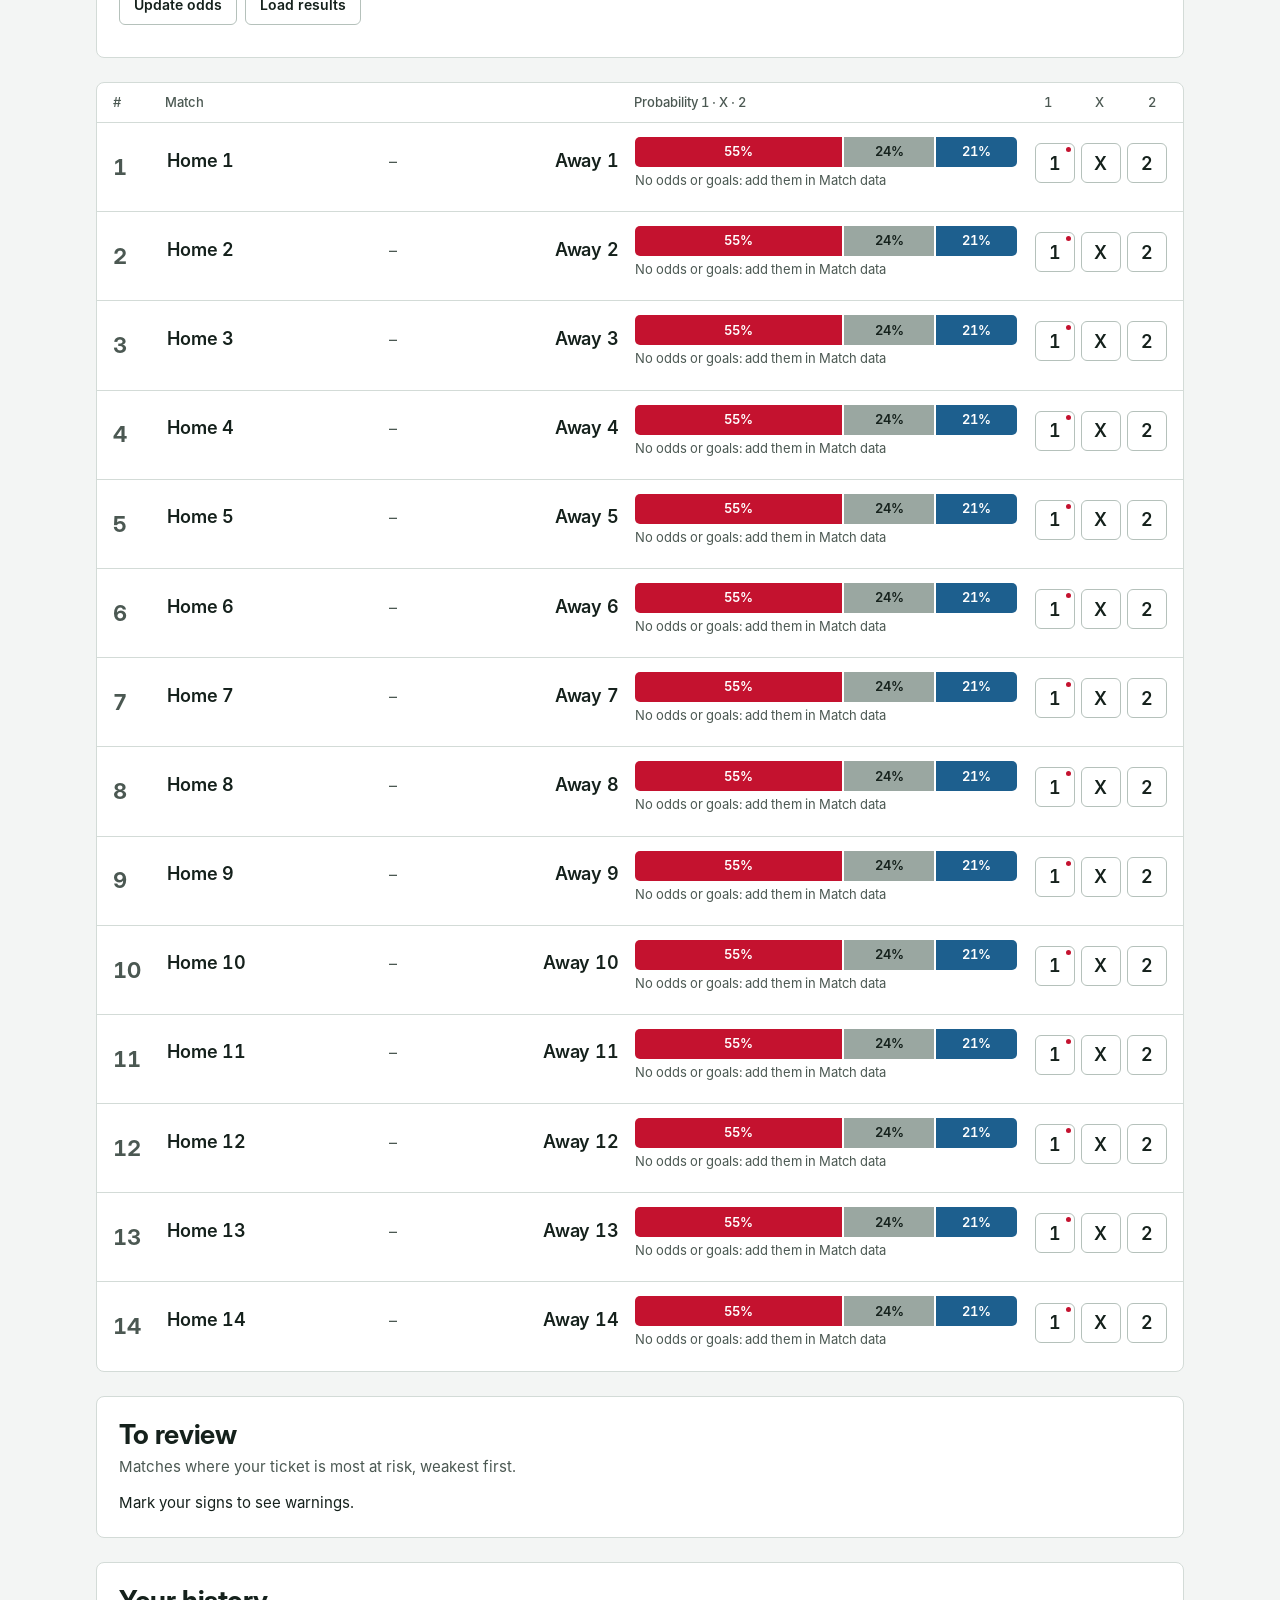
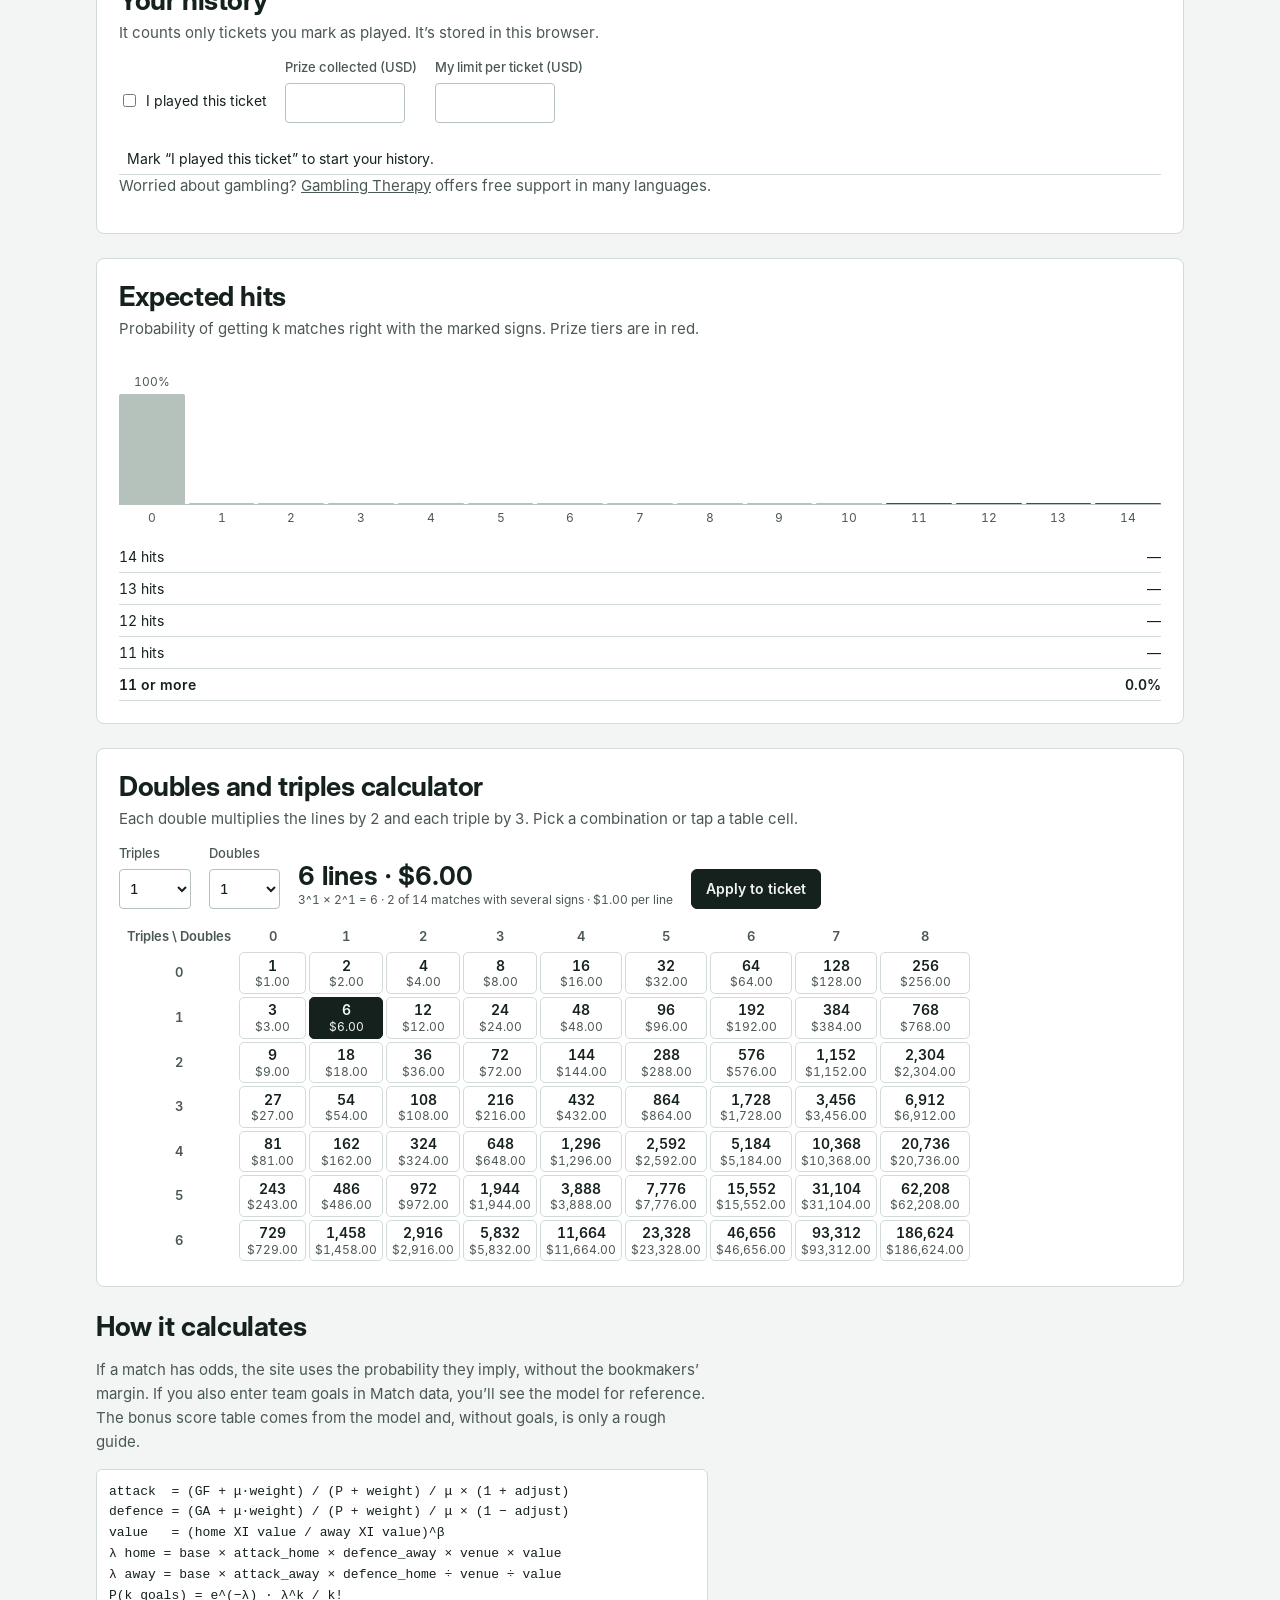
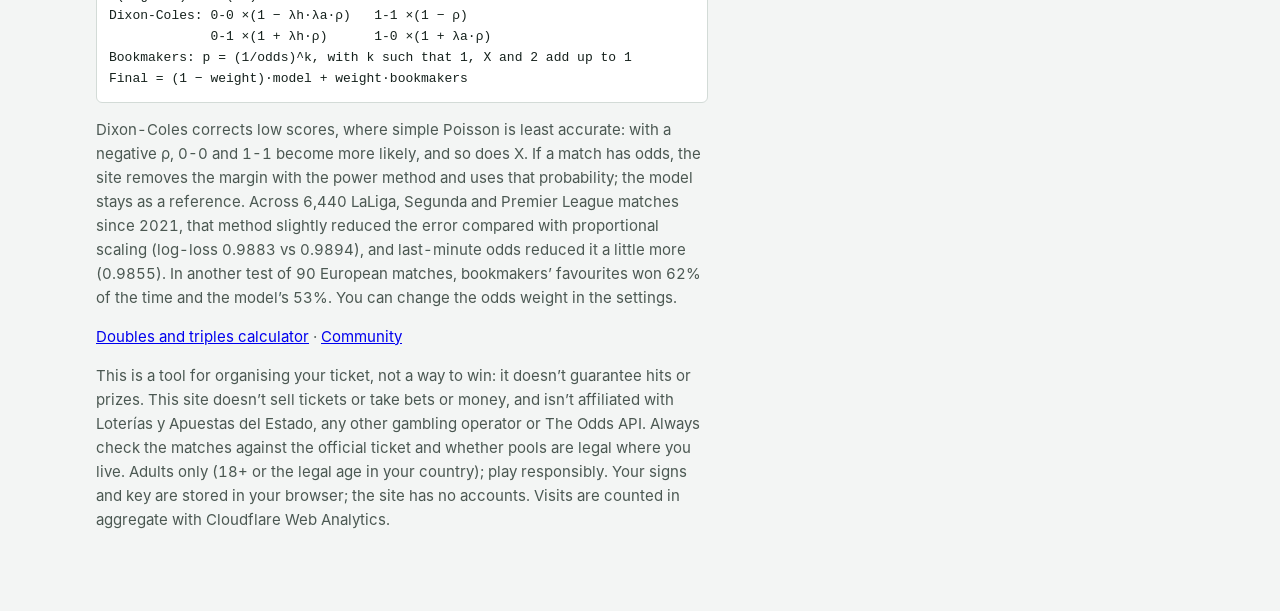
==== commit 125e500b: "Añade reducción de listas condicionadas Co-Authored-By: Claude Opus 5.5 <noreply@anthropic.com> Clau" ====
--- a/index.html
+++ b/index.html
@@ -398,6 +398,8 @@
       <label class="field" for="cc-base" style="margin-bottom:10px"><span data-t="ccBase">Columnas base: columna y aciertos con ella</span><textarea id="cc-base" rows="2" spellcheck="false" style="width:100%;box-sizing:border-box;background:var(--surface);border:1px solid var(--grid-strong);border-radius:4px;padding:8px;font-family:var(--f-mono);font-size:14px;color:var(--ink)"></textarea></label>
       <label class="field" for="cc-group" style="margin-bottom:10px"><span data-t="ccGroup">Grupos: partidos, signos y cuántos deben salir</span><textarea id="cc-group" rows="2" spellcheck="false" style="width:100%;box-sizing:border-box;background:var(--surface);border:1px solid var(--grid-strong);border-radius:4px;padding:8px;font-family:var(--f-mono);font-size:14px;color:var(--ink)"></textarea></label>
       <div class="hist-f"><button class="btn" id="s-dev" data-t="ccDev">Desarrollar mis signos</button><button class="btn" id="cc-apply" data-t="ccApply">Aplicar condiciones</button><button class="btn" id="cc-undo" data-t="ccUndo" hidden>Deshacer</button></div>
+      <div class="hist-f" style="margin-top:10px"><label class="field" for="cc-k" style="min-width:150px"><span data-t="ccRK">Garantía en tu lista</span><select id="cc-k" style="width:100%"><option value="1">Máximo 1 fallo</option><option value="2">Máximo 2 fallos</option></select></label><label class="check" for="cc-in"><input type="checkbox" id="cc-in"> <span data-t="ccRIn">Usar solo columnas de la lista</span></label><button class="btn primary" id="cc-reduce" data-t="ccRRun">Reducir estas columnas</button></div>
+      <div class="tw-c" id="cc-diagw" hidden style="margin-top:10px"><table class="curve-t" id="cc-diag"></table></div>
     </details>
     <details class="adv" style="margin-top:12px"><summary data-t="alH" style="cursor:pointer;font-weight:600;color:var(--ink);min-height:32px">Operaciones con ficheros</summary>
       <p class="sub" data-t="alP">Combina las columnas de arriba con otras. El resultado sustituye a las de arriba.</p>
@@ -420,7 +422,9 @@
     <div id="gc-out" hidden><div class="round-g desk-k" id="gc-kpi" style="grid-template-columns:repeat(auto-fit,minmax(130px,1fr))"></div><div class="tw-c"><table class="curve-t" id="gc-table"></table></div><p class="sub round-n" id="gc-note"></p><div class="hist-f"><button class="btn" id="gc-copy" data-t="gcCopy">Copiar boletos</button></div></div>
     <p class="sub simple-only" data-t="modeHint">Condiciones, operaciones con ficheros y rentabilidad están en el modo Avanzado.</p>
     <p class="sync-log" id="s-msg" aria-live="polite"></p>
-    <div id="s-out" hidden><div class="round-g desk-k" id="s-kpi"></div><div class="tw-c"><table class="curve-t" id="s-table"></table></div><p class="sub round-n" id="s-note"></p></div>
+    <div id="s-out" hidden><div class="round-g desk-k" id="s-kpi"></div><div class="tw-c"><table class="curve-t" id="s-table"></table></div><p class="sub round-n" id="s-note"></p>
+      <div id="s-why" hidden style="margin-top:12px"><h3 data-t="whyH" style="margin:0 0 6px;font-size:16px">Por qué da este resultado</h3><p class="sub" id="s-whyt"></p><div class="tw-c"><table class="curve-t" id="s-whytab"></table></div></div>
+      <details class="adv" id="s-arrd" style="margin-top:12px"><summary data-t="arH" style="cursor:pointer;font-weight:600;color:var(--ink);min-height:32px">Arrastres: premios menores que acompañan</summary><div class="tw-c"><table class="curve-t" id="s-arr"></table></div><p class="sub round-n" id="s-arrn"></p></details></div>
   </section>
 
   <section class="panel" id="groupbox" aria-labelledby="g-h">
@@ -587,7 +591,7 @@
  method2:'Dixon-Coles corrige los marcadores bajos, donde el Poisson simple se equivoca más: con ρ negativo suben el 0-0 y el 1-1, y con ello la X. Si un partido tiene cuotas, la web quita el margen con el método de potencia y usa esa probabilidad; el modelo queda como referencia. En 6.440 partidos de LaLiga, Segunda y Premier desde 2021, ese método redujo un poco el error frente al reparto proporcional (log-loss 0,9883 frente a 0,9894), y las cuotas de última hora lo redujeron algo más (0,9855). En otra prueba con 90 partidos europeos, las casas acertaron el favorito el 62% de las veces y el modelo el 53%. Puedes cambiar el peso de las cuotas en los parámetros.',
  guides:'<a href="/calculadora-dobles-triples/">Calculadora de dobles y triples</a> · <a href="/cuanto-cuesta-quiniela/">Cuánto cuesta una quiniela</a> · <a href="https://github.com/lagt-82/qlab-web/discussions" target="_blank" rel="noopener">Comunidad</a>',
  method3:'Es una herramienta para organizar el boleto, no una forma de ganar: no garantiza aciertos ni premios. Esta web no vende boletos, no acepta apuestas ni dinero, y no tiene relación con Loterías y Apuestas del Estado, con otros operadores de juego ni con The Odds API. Comprueba siempre los partidos con el boleto oficial. Solo para mayores de 18 años o de la edad legal de tu país; juega con responsabilidad. Tus signos y tu clave se guardan en tu navegador; la web no tiene cuentas. Las visitas se cuentan de forma agregada con Cloudflare Web Analytics.',
- ccCr:'Rentabilidad mínima',ccBase:'Columnas base: columna y aciertos con ella',ccGroup:'Grupos: partidos, signos y cuántos deben salir',ccBadBase:l=>`La línea ${l} de columnas base no es válida. Ejemplo: 1X21X21X21X21X 10-14`,ccBadGroup:l=>`La línea ${l} de grupos no es válida. Ejemplo: 1-5 1 2-3`,alH:'Operaciones con ficheros',alP:'Combina las columnas de arriba con otras. El resultado sustituye a las de arriba.',alCols:'Otras columnas',alOpen:'Abrir otro fichero',alSum:'Sumar',alInt:'Dejar las comunes',alSub:'Quitar estas',alBoth:'Faltan columnas en alguna de las dos listas.',alRes:(a,b,c)=>`Tenías ${a} columnas y la otra lista tiene ${b}: quedan ${c}.`,crH:'Rentabilidad con tus porcentajes',crP:'Escribe qué porcentaje crees que juega la gente en cada partido. La web no los descarga ni los envía a ningún sitio.',crPct:'Una línea por partido: % de 1, X y 2',crRec:'Recaudación (opcional)',crRun:'Calcular rentabilidad',crNeed:'Primero carga cuotas en todos los partidos y añade columnas.',crBad:(l,n)=>`Hacen falta ${n} líneas con tres porcentajes mayores que 0 que sumen unos 100. Revisa la línea ${l}.`,crSet:'Rentabilidad del conjunto',crOver:'Columnas por encima de 1',crCol:'Columna',crReal:'Con cuotas',crPub:'Con tus %',crV:'Rentab.',crWin:'Acertantes esperados',crNote:'Rentabilidad = probabilidad según las cuotas / probabilidad según tus porcentajes. Por encima de 1, esa columna se jugaría menos de lo que su probabilidad justifica, pero eso no asegura ganancias y depende de que tus porcentajes sean fiables.',ccH:'Condiciones',ccP:'Quita columnas y mira cuánto ahorras y cuánta probabilidad pierdes. Filtrar suele romper la garantía.',cc1a:'Mín. de 1',cc1b:'Máx. de 1',ccxa:'Mín. de X',ccxb:'Máx. de X',cc2a:'Mín. de 2',cc2b:'Máx. de 2',ccTop:'Las N más probables',ccDev:'Desarrollar mis signos',ccApply:'Aplicar condiciones',ccUndo:'Deshacer',ccNoCols:'Primero desarrolla tus signos o añade columnas.',ccNone:'Ninguna columna cumple esas condiciones.',ccNoSel:'Marca algún signo en todos los partidos.',ccRes:(a,b,sv,kp)=>`Quedan ${a} de ${b} columnas: ahorras el ${sv}% y conservas el ${kp}% de la probabilidad de acertarlo todo.`,gH:'Quiniela en grupo',gP:'Calcula cuánto pone cada uno y qué le toca. Esta web no cobra, no guarda dinero ni juega boletos: el reparto es un acuerdo de tu grupo.',gAdd:'Añadir participante',gBudget:'Usar el total como presupuesto',gPrize:'Premio cobrado',gCopy:'Copiar resumen',gLink:'Compartir enlace',gPriv:'El enlace incluye nombres, cantidades y el boleto. Compártelo solo con tu grupo.',gName:'Nombre',gAmount:'Aporta',gRemove:'Quitar',gPerson:n=>`Participante ${n}`,gTotal:'Total reunido',gCost:'Coste del boleto',gShort:'Falta',gOver:'Sobra',gEven:'Cuadra',gWho:'Participante',gShare:'Parte',gPCost:'Del coste',gPPrize:'Del premio',gNeed:'Pon alguna aportación mayor que 0.',gResumen:'Reparto',gLinkOk:'Enlace copiado',gCopied:'Resumen copiado',gLong:'El enlace sería demasiado largo. Copia el resumen.',gBadLink:'El enlace de grupo no es válido.',gvH:'Boleto de grupo compartido',gvP:'Lo ha escrito quien te envió el enlace. Compruébalo antes de jugar. No se guarda en tus jornadas.',gvClose:'Cerrar',gvCols:n=>`Columnas incluidas: ${n}`,gcRun:'Agrupar en dobles y triples',gcCopy:'Copiar boletos',gcBusy:'Buscando la agrupación con menos boletos…',gcFail:'No se ha podido comprobar la agrupación. No se muestra ningún resultado.',gcCols:'Columnas',gcBoxes:'Boletos',gcBiggest:'Boleto mayor',gcBet:n=>`${n} apuestas`,gcBox:'Boleto',gcBets:'Apuestas',gcCopied:'Boletos copiados',gcMore:n=>`Se muestran 100 de ${n}. Usa «Copiar boletos» para verlos todos.`,gcNote:'Cubren exactamente tus columnas, sin añadir ni repetir ninguna; está comprobado. Es la mejor agrupación encontrada, pero puede existir otra con menos boletos. Comprueba que el boleto oficial admita esas combinaciones.',gcDup:n=>`Columnas repetidas: ${n}; solo cuentan una vez.`,modeS:'Sencillo',modeA:'Avanzado',modeG:'Modo',modeHint:'Condiciones, operaciones con ficheros y rentabilidad están en el modo Avanzado.',scH:'Escrutinio de columnas',scP:'Mira qué aseguran tus columnas antes de la jornada y cuántas aciertan después. Tus columnas no salen de este navegador.',scUseRed:'Usar columnas de la reducción',scOpen:'Abrir fichero de texto',scCols:'Columnas, una por línea',scRes:'Resultado (opcional; usa - en los partidos sin terminar)',scRun:'Escrutar columnas',scCsv:'Guardar para Excel',scNoRed:'Calcula antes una reducción.',scEmpty:'Pega o abre tus columnas.',scBadLine:(l,n)=>`La línea ${l} no es una columna de ${n} signos 1, X o 2.`,scBadRes:n=>`El resultado debe tener ${n} signos 1, X, 2 o -.`,scTooMany:'Esta prueba admite hasta 20.000 columnas.',scBadFile:'No se ha podido leer el fichero. Debe ser de texto y ocupar menos de 2 MB.',scTooBig:'Hay demasiadas combinaciones posibles para calcularlas en el navegador.',scBusy:'Comprobando todos los resultados posibles…',scErr:'No se ha podido hacer el escrutinio.',scColsK:'Columnas',scGuar:'Garantía dentro de tus signos',scHits:n=>`${n} aciertos`,scIn:'Resultados dentro de tus signos',scBest:'Tu mejor columna',scHitsH:'Aciertos',scOrMore:h=>`${h} o más`,scShare:'Marcadas',scProb:'Con cuotas',scGot:'Columnas',scDup:n=>`Columnas repetidas: ${n}; solo cuentan una vez.`,scPending:n=>`Faltan ${n} partidos: los aciertos pueden subir.`,scNote:'«Marcadas» es el porcentaje de combinaciones de tus signos con esos aciertos; «Con cuotas», la probabilidad de lograrlos. La garantía es el mínimo de aciertos si todos los resultados caen en signos que aparecen en tus columnas. Las columnas deben seguir el orden de tus partidos y el pleno no se cuenta. Acertar no asegura premio.',redH:'Reducciones (en prueba)',redP:'Calcula menos columnas para tus dobles y triples. La garantía solo vale si todos los resultados están entre tus signos marcados, y no asegura ningún premio.',redGoal:'Garantía',redRun:'Calcular reducción',redCopy:'Copiar columnas',redK1:'Máximo 1 fallo',redK2:'Máximo 2 fallos',redBusy:'Calculando y comprobando todas las combinaciones…',redNeedAll:'Marca al menos un signo en todos los partidos.',redNeedMulti:'Marca al menos dos partidos con dobles o triples.',redTooBig:n=>`Son ${n} combinaciones. Esta prueba admite hasta 20.000.`,redFail:'La comprobación no ha salido bien. No se muestran columnas.',redErr:'No se ha podido calcular la reducción.',redDirect:'Sin reducir',redReduced:'Reducida',redSave:'Ahorro',redVerified:'Garantía comprobada',redOkN:n=>`${n} de ${n}`,redNote:(n,fl,pa,pi)=>`Si tus ${n} partidos terminan dentro de tus signos, siempre tendrás una columna con ${fl} aciertos o más. Probabilidad de que eso ocurra: ${pi}%. Probabilidad de acertar los ${n}: ${pa}. Son columnas sencillas: juégalas una a una y añade aparte el pleno. Un número de aciertos no asegura premio.`,redOff:(o,g)=>` La reducción oficial con estos dobles y triples tiene ${o} apuestas${g}; compara también su garantía.`,redOffWorse:' La tuya es más larga: mejor usar la oficial.',redModeP:'Cobertura mínima',redPct:'Cobertura (%)',redBadP:'Pon una cobertura entre 1 y 99.',redNoteP:(c,n,fl,pc,pa)=>`Sin garantía total: estas columnas cubren el ${c}% de la probabilidad dentro de tus signos, según las cuotas. Probabilidad de tener una columna con ${fl} aciertos o más dentro de tus signos: ${pc}. Probabilidad de acertar los ${n}: ${pa}. Un número de aciertos no asegura premio.`,redMode:'Objetivo',redModeG:'Garantía completa',redModeB:'Número fijo de columnas',redBudget:'Columnas',redTooBigB:'El número fijo de columnas admite hasta 8.000 combinaciones.',redBadB:n=>`Pon un número de columnas menor que ${n}.`,redCovered:'Combinaciones cubiertas',redCovN:(a,b)=>`${a} de ${b}`,redNoteB:(n,fl,pc,pa)=>`Con este número de columnas no hay garantía: se eligen las que más probabilidad reúnen según las cuotas. Probabilidad de tener una columna con ${fl} aciertos o más dentro de tus signos: ${pc}. Probabilidad de acertar los ${n}: ${pa}. Un número de aciertos no asegura premio.`,redCores:n=>`Calculada con ${n} núcleos de tu procesador.`,redCol:'Columna',redMore:n=>`Se muestran 100 de ${n}. Usa «Copiar columnas» para verlas todas.`,tRedCopied:'Columnas copiadas',deskH:'Mesa de mercado',deskP:'Cómo está la jornada según las cuotas y qué ha cambiado desde la última actualización. Son datos para decidir, no recomendaciones.',deskUp:'Sorpresas esperadas',deskOpen:'Partidos abiertos',deskMove:'Mayor movimiento',deskSpread:'Mayor desacuerdo',deskFav:'Favorito',deskChange:'Cambio',deskTrend:'Evolución',deskBooks:'Desacuerdo',deskNoMove:'Sin cambios aún',pts:n=>`${n} pts`,ptsSigned:n=>`${n>0?'+':n<0?'−':''}${Math.abs(n).toLocaleString(LOC())} pts`,booksN:(p,n)=>`${p} pts · ${n} ${pl(n,'casa')}`,deskNote:'Sorpresas esperadas: suma de lo que le falta a cada favorito para el 100 %. Abierto: el favorito no llega al 45 %. Desacuerdo: distancia máxima entre casas para un mismo signo.',demoMarket:' En este ejemplo, los movimientos y el desacuerdo también son inventados.',histMove:(n)=>`Desde que jugaste, la probabilidad de tus signos ha cambiado ${n} de media por partido. Es una referencia del mercado, no un resultado.`,histKpi:(ret,dd)=>` · Retorno ${ret}% · Peor caída ${dd}`,shareBtn:'Compartir imagen',roundH:'Tu jornada frente a las cuotas',roundP:'Compara tus signos con lo que habrías acertado marcando solo a los favoritos.',histH:'Tu historial',histP:'Cuenta solo los boletos que marques como jugados. Se guarda en este navegador.',histPlayed:'He jugado este boleto',roundYours:'Tus aciertos',roundFav:'Solo favoritos',roundExp:'Esperados con tus signos',roundNote:(k)=>(k?`Tus dobles y triples salvaron ${k} ${pl(k,'partido')} donde falló el favorito. `:'')+'En pocos partidos, la diferencia puede deberse a la suerte.',ofN:(a,b)=>`${a} de ${b}`,multi:(n,p)=>`${n===2?'Doble':'Triple'}: ×${n} apuestas, +${p} puntos de cobertura`,overLimit:s=>`Este boleto supera tu límite de ${s}.`,prizeL:c=>`Premio cobrado (${c})`,limitL:c=>`Mi límite por boleto (${c})`,histEmpty:'Marca «He jugado este boleto» para empezar tu historial.',histBal:(g,p,b)=>`Gastado ${g} · Cobrado ${p} · Balance ${b}`,hRound:'Jornada',hCost:'Coste',hHits:'Aciertos',hPrize:'Premio',help:'¿El juego te preocupa? Hay ayuda en <a href="https://www.jugarbien.es/" target="_blank" rel="noopener noreferrer">JugarBIEN</a>, incluida la <a href="https://www.jugarbien.es/contenido/registro-de-interdiccion" target="_blank" rel="noopener noreferrer">autoexclusión</a>.',tShared:'Imagen lista',shareFoot:'qlab-web.pages.dev · +18 · No vende boletos ni garantiza premios',shareDemo:'Ejemplo con datos inventados',shareCost:(b,c)=>`${b} · ${c}`,curveH:'Qué cambia con más presupuesto',curveP:'Cada barra usa el mejor reparto de dobles y triples para ese presupuesto. Más probabilidad de aciertos no significa más premio esperado.',curveTable:'Ver los datos en una tabla',curveY:m=>`Prob. de ${m} o más`,curveRing:(c,b)=>`Con ${c}: ${b}`,curveBud:'Presupuesto',curveTip:(c,b,p,m)=>`${c}: ${b} · ${p}% de ${m} o más`,ticketAria:(a,n)=>`Tu boleto: ${a} de ${n} partidos marcados`,ticketTip:(i,h,a,s,p)=>`${i}. ${h} – ${a} · ${s}: ${p}`,home:'Local',away:'Visitante',newRound:'Nueva jornada',demoName:'Ejemplo (datos inventados)',demoStamp:'Equipos y cuotas inventados',budget:'Presupuesto',statAll:n=>`Prob. de ${n}`,goalAll:n=>`Acertar los ${n}`,goalMin:n=>`Acertar ${n} o más`,oneIn:s=>`1 entre ${s}`,atHome:'En casa',awayGame:'Fuera',goalsIn:(g,c,p)=>`${g}-${c} en ${p}`,missing:n=>`${n} ${pl(n,'baja')}`,form:{G:'G',E:'E',P:'P'},statLab:['PJ','GF','GC','Ajuste %'],oddsOpt:'Cuotas (opcional)',sofa:'Forma, valor y bajas',muL:'Media comp.',hvL:'Valor XI local (M€)',avL:'Valor XI visit. (M€)',hfL:'Forma local',afL:'Forma visitante',hbL:'Bajas local',abL:'Bajas visitante',homeOf:i=>`Local partido ${i}`,awayOf:i=>`Visitante partido ${i}`,signsOf:i=>`Signos partido ${i}`,xg:'goles esperados',matchData:'Datos del partido',realRes:'Resultado real',plenoData:'Datos del pleno',plRealH:'Goles local (real)',plRealA:'Goles visitante (real)',
+ ccCr:'Rentabilidad mínima',ccBase:'Columnas base: columna y aciertos con ella',ccGroup:'Grupos: partidos, signos y cuántos deben salir',ccBadBase:l=>`La línea ${l} de columnas base no es válida. Ejemplo: 1X21X21X21X21X 10-14`,ccBadGroup:l=>`La línea ${l} de grupos no es válida. Ejemplo: 1-5 1 2-3`,alH:'Operaciones con ficheros',alP:'Combina las columnas de arriba con otras. El resultado sustituye a las de arriba.',alCols:'Otras columnas',alOpen:'Abrir otro fichero',alSum:'Sumar',alInt:'Dejar las comunes',alSub:'Quitar estas',alBoth:'Faltan columnas en alguna de las dos listas.',alRes:(a,b,c)=>`Tenías ${a} columnas y la otra lista tiene ${b}: quedan ${c}.`,crH:'Rentabilidad con tus porcentajes',crP:'Escribe qué porcentaje crees que juega la gente en cada partido. La web no los descarga ni los envía a ningún sitio.',crPct:'Una línea por partido: % de 1, X y 2',crRec:'Recaudación (opcional)',crRun:'Calcular rentabilidad',crNeed:'Primero carga cuotas en todos los partidos y añade columnas.',crBad:(l,n)=>`Hacen falta ${n} líneas con tres porcentajes mayores que 0 que sumen unos 100. Revisa la línea ${l}.`,crSet:'Rentabilidad del conjunto',crOver:'Columnas por encima de 1',crCol:'Columna',crReal:'Con cuotas',crPub:'Con tus %',crV:'Rentab.',crWin:'Acertantes esperados',crNote:'Rentabilidad = probabilidad según las cuotas / probabilidad según tus porcentajes. Por encima de 1, esa columna se jugaría menos de lo que su probabilidad justifica, pero eso no asegura ganancias y depende de que tus porcentajes sean fiables.',ccH:'Condiciones',ccP:'Quita columnas y mira cuánto ahorras y cuánta probabilidad pierdes. Filtrar suele romper la garantía.',cc1a:'Mín. de 1',cc1b:'Máx. de 1',ccxa:'Mín. de X',ccxb:'Máx. de X',cc2a:'Mín. de 2',cc2b:'Máx. de 2',ccTop:'Las N más probables',ccDev:'Desarrollar mis signos',ccApply:'Aplicar condiciones',ccUndo:'Deshacer',ccNoCols:'Primero desarrolla tus signos o añade columnas.',ccNone:'Ninguna columna cumple esas condiciones.',ccNoSel:'Marca algún signo en todos los partidos.',ccRes:(a,b,sv,kp)=>`Quedan ${a} de ${b} columnas: ahorras el ${sv}% y conservas el ${kp}% de la probabilidad de acertarlo todo.`,gH:'Quiniela en grupo',gP:'Calcula cuánto pone cada uno y qué le toca. Esta web no cobra, no guarda dinero ni juega boletos: el reparto es un acuerdo de tu grupo.',gAdd:'Añadir participante',gBudget:'Usar el total como presupuesto',gPrize:'Premio cobrado',gCopy:'Copiar resumen',gLink:'Compartir enlace',gPriv:'El enlace incluye nombres, cantidades y el boleto. Compártelo solo con tu grupo.',gName:'Nombre',gAmount:'Aporta',gRemove:'Quitar',gPerson:n=>`Participante ${n}`,gTotal:'Total reunido',gCost:'Coste del boleto',gShort:'Falta',gOver:'Sobra',gEven:'Cuadra',gWho:'Participante',gShare:'Parte',gPCost:'Del coste',gPPrize:'Del premio',gNeed:'Pon alguna aportación mayor que 0.',gResumen:'Reparto',gLinkOk:'Enlace copiado',gCopied:'Resumen copiado',gLong:'El enlace sería demasiado largo. Copia el resumen.',gBadLink:'El enlace de grupo no es válido.',gvH:'Boleto de grupo compartido',gvP:'Lo ha escrito quien te envió el enlace. Compruébalo antes de jugar. No se guarda en tus jornadas.',gvClose:'Cerrar',gvCols:n=>`Columnas incluidas: ${n}`,whyH:'Por qué da este resultado',whyBest:(h,k,m)=>`Tu mejor columna acierta ${h} de ${k} partidos. Falla en: ${m}.`,whyNone:'ninguno',whyOutOne:(p,s,u)=>`partido ${p}: salió ${s} y tus columnas solo tienen ${u}`,whyOut:t=>`Algunos resultados están fuera de tus signos, y ahí no vale la garantía (${t}).`,whyIn:'Todos los resultados están entre tus signos.',whyMiss:'Falla en',arH:'Arrastres: premios menores que acompañan',arMean:n=>`Media si aciertas ${n}`,arMax:n=>`Máximo si aciertas ${n}`,arEx:'Esperados por jornada',arOne:'Con una sola columna no hay arrastres.',arNote:(d,h,n)=>`La distancia mínima entre tus columnas es ${d}, así que si una acierta ${n}, otra puede acertar hasta ${h}. Para que no acompañen premios de ese nivel hay que separarlas más, aunque eso cambia la cobertura. Las columnas de «Esperados» cuentan todas las columnas con esos aciertos según las cuotas.`,arSample:'La media y el máximo se calculan con una muestra de columnas porque la lista es muy larga.',ccRK:'Garantía en tu lista',ccRIn:'Usar solo columnas de la lista',ccRRun:'Reducir estas columnas',ccRBusy:'Buscando pocas columnas que cubran tu lista…',ccRFail:'No se ha podido comprobar la reducción. Tu lista no ha cambiado.',ccRRes:(a,b,h)=>`De ${a} a ${b} columnas, comprobado: si el resultado está en tu lista, tendrás al menos ${h} aciertos. La tabla de abajo mira todos tus signos, no solo la lista.`,ccRForced:' Había demasiadas opciones, así que solo se han usado columnas de la lista.',ccDCond:'Condición',ccDAlone:'La cumplen sola',ccDLeft:'Quedan',ccDBase:(c,a,b)=>`Base ${c}: ${a}-${b}`,ccDGroup:(p,s,a,b)=>`Partidos ${p}, signos ${s}: ${a}-${b}`,ccWhyOne:l=>`Ninguna columna cumple «${l}».`,ccWhyPair:(a,b)=>`«${a}» y «${b}» se contradicen: ninguna columna cumple las dos.`,ccWhyAll:'Cada condición se cumple por separado, pero no todas a la vez. Mira la tabla para ver dónde llega a 0.',gcRun:'Agrupar en dobles y triples',gcCopy:'Copiar boletos',gcBusy:'Buscando la agrupación con menos boletos…',gcFail:'No se ha podido comprobar la agrupación. No se muestra ningún resultado.',gcCols:'Columnas',gcBoxes:'Boletos',gcBiggest:'Boleto mayor',gcBet:n=>`${n} apuestas`,gcBox:'Boleto',gcBets:'Apuestas',gcCopied:'Boletos copiados',gcMore:n=>`Se muestran 100 de ${n}. Usa «Copiar boletos» para verlos todos.`,gcNote:'Cubren exactamente tus columnas, sin añadir ni repetir ninguna; está comprobado. Es la mejor agrupación encontrada, pero puede existir otra con menos boletos. Comprueba que el boleto oficial admita esas combinaciones.',gcDup:n=>`Columnas repetidas: ${n}; solo cuentan una vez.`,modeS:'Sencillo',modeA:'Avanzado',modeG:'Modo',modeHint:'Condiciones, operaciones con ficheros y rentabilidad están en el modo Avanzado.',scH:'Escrutinio de columnas',scP:'Mira qué aseguran tus columnas antes de la jornada y cuántas aciertan después. Tus columnas no salen de este navegador.',scUseRed:'Usar columnas de la reducción',scOpen:'Abrir fichero de texto',scCols:'Columnas, una por línea',scRes:'Resultado (opcional; usa - en los partidos sin terminar)',scRun:'Escrutar columnas',scCsv:'Guardar para Excel',scNoRed:'Calcula antes una reducción.',scEmpty:'Pega o abre tus columnas.',scBadLine:(l,n)=>`La línea ${l} no es una columna de ${n} signos 1, X o 2.`,scBadRes:n=>`El resultado debe tener ${n} signos 1, X, 2 o -.`,scTooMany:'Esta prueba admite hasta 20.000 columnas.',scBadFile:'No se ha podido leer el fichero. Debe ser de texto y ocupar menos de 2 MB.',scTooBig:'Hay demasiadas combinaciones posibles para calcularlas en el navegador.',scBusy:'Comprobando todos los resultados posibles…',scErr:'No se ha podido hacer el escrutinio.',scColsK:'Columnas',scGuar:'Garantía dentro de tus signos',scHits:n=>`${n} aciertos`,scIn:'Resultados dentro de tus signos',scBest:'Tu mejor columna',scHitsH:'Aciertos',scOrMore:h=>`${h} o más`,scShare:'Marcadas',scProb:'Con cuotas',scGot:'Columnas',scDup:n=>`Columnas repetidas: ${n}; solo cuentan una vez.`,scPending:n=>`Faltan ${n} partidos: los aciertos pueden subir.`,scNote:'«Marcadas» es el porcentaje de combinaciones de tus signos con esos aciertos; «Con cuotas», la probabilidad de lograrlos. La garantía es el mínimo de aciertos si todos los resultados caen en signos que aparecen en tus columnas. Las columnas deben seguir el orden de tus partidos y el pleno no se cuenta. Acertar no asegura premio.',redH:'Reducciones (en prueba)',redP:'Calcula menos columnas para tus dobles y triples. La garantía solo vale si todos los resultados están entre tus signos marcados, y no asegura ningún premio.',redGoal:'Garantía',redRun:'Calcular reducción',redCopy:'Copiar columnas',redK1:'Máximo 1 fallo',redK2:'Máximo 2 fallos',redBusy:'Calculando y comprobando todas las combinaciones…',redNeedAll:'Marca al menos un signo en todos los partidos.',redNeedMulti:'Marca al menos dos partidos con dobles o triples.',redTooBig:n=>`Son ${n} combinaciones. Esta prueba admite hasta 20.000.`,redFail:'La comprobación no ha salido bien. No se muestran columnas.',redErr:'No se ha podido calcular la reducción.',redDirect:'Sin reducir',redReduced:'Reducida',redSave:'Ahorro',redVerified:'Garantía comprobada',redOkN:n=>`${n} de ${n}`,redNote:(n,fl,pa,pi)=>`Si tus ${n} partidos terminan dentro de tus signos, siempre tendrás una columna con ${fl} aciertos o más. Probabilidad de que eso ocurra: ${pi}%. Probabilidad de acertar los ${n}: ${pa}. Son columnas sencillas: juégalas una a una y añade aparte el pleno. Un número de aciertos no asegura premio.`,redOff:(o,g)=>` La reducción oficial con estos dobles y triples tiene ${o} apuestas${g}; compara también su garantía.`,redOffWorse:' La tuya es más larga: mejor usar la oficial.',redModeP:'Cobertura mínima',redPct:'Cobertura (%)',redBadP:'Pon una cobertura entre 1 y 99.',redNoteP:(c,n,fl,pc,pa)=>`Sin garantía total: estas columnas cubren el ${c}% de la probabilidad dentro de tus signos, según las cuotas. Probabilidad de tener una columna con ${fl} aciertos o más dentro de tus signos: ${pc}. Probabilidad de acertar los ${n}: ${pa}. Un número de aciertos no asegura premio.`,redMode:'Objetivo',redModeG:'Garantía completa',redModeB:'Número fijo de columnas',redBudget:'Columnas',redTooBigB:'El número fijo de columnas admite hasta 8.000 combinaciones.',redBadB:n=>`Pon un número de columnas menor que ${n}.`,redCovered:'Combinaciones cubiertas',redCovN:(a,b)=>`${a} de ${b}`,redNoteB:(n,fl,pc,pa)=>`Con este número de columnas no hay garantía: se eligen las que más probabilidad reúnen según las cuotas. Probabilidad de tener una columna con ${fl} aciertos o más dentro de tus signos: ${pc}. Probabilidad de acertar los ${n}: ${pa}. Un número de aciertos no asegura premio.`,redCores:n=>`Calculada con ${n} núcleos de tu procesador.`,redCol:'Columna',redMore:n=>`Se muestran 100 de ${n}. Usa «Copiar columnas» para verlas todas.`,tRedCopied:'Columnas copiadas',deskH:'Mesa de mercado',deskP:'Cómo está la jornada según las cuotas y qué ha cambiado desde la última actualización. Son datos para decidir, no recomendaciones.',deskUp:'Sorpresas esperadas',deskOpen:'Partidos abiertos',deskMove:'Mayor movimiento',deskSpread:'Mayor desacuerdo',deskFav:'Favorito',deskChange:'Cambio',deskTrend:'Evolución',deskBooks:'Desacuerdo',deskNoMove:'Sin cambios aún',pts:n=>`${n} pts`,ptsSigned:n=>`${n>0?'+':n<0?'−':''}${Math.abs(n).toLocaleString(LOC())} pts`,booksN:(p,n)=>`${p} pts · ${n} ${pl(n,'casa')}`,deskNote:'Sorpresas esperadas: suma de lo que le falta a cada favorito para el 100 %. Abierto: el favorito no llega al 45 %. Desacuerdo: distancia máxima entre casas para un mismo signo.',demoMarket:' En este ejemplo, los movimientos y el desacuerdo también son inventados.',histMove:(n)=>`Desde que jugaste, la probabilidad de tus signos ha cambiado ${n} de media por partido. Es una referencia del mercado, no un resultado.`,histKpi:(ret,dd)=>` · Retorno ${ret}% · Peor caída ${dd}`,shareBtn:'Compartir imagen',roundH:'Tu jornada frente a las cuotas',roundP:'Compara tus signos con lo que habrías acertado marcando solo a los favoritos.',histH:'Tu historial',histP:'Cuenta solo los boletos que marques como jugados. Se guarda en este navegador.',histPlayed:'He jugado este boleto',roundYours:'Tus aciertos',roundFav:'Solo favoritos',roundExp:'Esperados con tus signos',roundNote:(k)=>(k?`Tus dobles y triples salvaron ${k} ${pl(k,'partido')} donde falló el favorito. `:'')+'En pocos partidos, la diferencia puede deberse a la suerte.',ofN:(a,b)=>`${a} de ${b}`,multi:(n,p)=>`${n===2?'Doble':'Triple'}: ×${n} apuestas, +${p} puntos de cobertura`,overLimit:s=>`Este boleto supera tu límite de ${s}.`,prizeL:c=>`Premio cobrado (${c})`,limitL:c=>`Mi límite por boleto (${c})`,histEmpty:'Marca «He jugado este boleto» para empezar tu historial.',histBal:(g,p,b)=>`Gastado ${g} · Cobrado ${p} · Balance ${b}`,hRound:'Jornada',hCost:'Coste',hHits:'Aciertos',hPrize:'Premio',help:'¿El juego te preocupa? Hay ayuda en <a href="https://www.jugarbien.es/" target="_blank" rel="noopener noreferrer">JugarBIEN</a>, incluida la <a href="https://www.jugarbien.es/contenido/registro-de-interdiccion" target="_blank" rel="noopener noreferrer">autoexclusión</a>.',tShared:'Imagen lista',shareFoot:'qlab-web.pages.dev · +18 · No vende boletos ni garantiza premios',shareDemo:'Ejemplo con datos inventados',shareCost:(b,c)=>`${b} · ${c}`,curveH:'Qué cambia con más presupuesto',curveP:'Cada barra usa el mejor reparto de dobles y triples para ese presupuesto. Más probabilidad de aciertos no significa más premio esperado.',curveTable:'Ver los datos en una tabla',curveY:m=>`Prob. de ${m} o más`,curveRing:(c,b)=>`Con ${c}: ${b}`,curveBud:'Presupuesto',curveTip:(c,b,p,m)=>`${c}: ${b} · ${p}% de ${m} o más`,ticketAria:(a,n)=>`Tu boleto: ${a} de ${n} partidos marcados`,ticketTip:(i,h,a,s,p)=>`${i}. ${h} – ${a} · ${s}: ${p}`,home:'Local',away:'Visitante',newRound:'Nueva jornada',demoName:'Ejemplo (datos inventados)',demoStamp:'Equipos y cuotas inventados',budget:'Presupuesto',statAll:n=>`Prob. de ${n}`,goalAll:n=>`Acertar los ${n}`,goalMin:n=>`Acertar ${n} o más`,oneIn:s=>`1 entre ${s}`,atHome:'En casa',awayGame:'Fuera',goalsIn:(g,c,p)=>`${g}-${c} en ${p}`,missing:n=>`${n} ${pl(n,'baja')}`,form:{G:'G',E:'E',P:'P'},statLab:['PJ','GF','GC','Ajuste %'],oddsOpt:'Cuotas (opcional)',sofa:'Forma, valor y bajas',muL:'Media comp.',hvL:'Valor XI local (M€)',avL:'Valor XI visit. (M€)',hfL:'Forma local',afL:'Forma visitante',hbL:'Bajas local',abL:'Bajas visitante',homeOf:i=>`Local partido ${i}`,awayOf:i=>`Visitante partido ${i}`,signsOf:i=>`Signos partido ${i}`,xg:'goles esperados',matchData:'Datos del partido',realRes:'Resultado real',plenoData:'Datos del pleno',plRealH:'Goles local (real)',plRealA:'Goles visitante (real)',
  cov:c=>`tus signos cubren solo el ${c}`,disagree:(a,b)=>`el modelo prefiere ${a} y las casas ${b}`,have:s=>`llevas ${s}`,noWarn:'Ningún aviso: tus signos cubren al menos el 50% y modelo y casas coinciden en el favorito.',markFirst:'Marca tus signos para ver los avisos.',modelL:'Modelo',booksL:'Casas',modelOnly:'Sin cuotas: solo modelo',noData:'Sin cuotas ni goles: añádelos en Datos del partido',xgL:(a,b)=>`Goles esperados ${a} – ${b}`,noGoals:'Sin goles: marcadores orientativos',yourPleno:(s,p)=>`Tu pleno ${s}: ${p}%`,plHit:'Pleno acertado',plMiss:'Pleno fallado',kHits:(k,p)=>`${k} aciertos: ${p}%`,hitsRow:(k,pleno)=>`${k} aciertos${pleno?' (opta al pleno)':''}`,minOrMore:n=>`${n} o más`,
  left:n=>`faltan ${n} ${pl(n,'partido')}`,mix:(t,d)=>`${t} ${pl(t,'triple')} · ${d} ${pl(d,'doble')}`,mixAnd:(t,d)=>`${t} ${pl(t,'triple')} y ${d} ${pl(d,'doble')}`,perBet:s=>`${s} por apuesta`,markAll:'marca todos los partidos',minOf:(p,n)=>`${p}% de ${n} o más`,hitOf:(a,b)=>`${a} de ${b} acertados`,expOf:n=>`esperados de ${n}`,bets:n=>pl(n,'apuesta'),
  calcDet:(t,d,b,n,pr)=>`3^${t} × 2^${d} = ${b} · ${t+d} de ${n} partidos con varios signos · ${pr} por apuesta`,calcCorner:'Triples \\ Dobles',calcCell:(t,d,n,m)=>`${t} triples y ${d} dobles: ${n} apuestas, ${m}`,calcTooMany:n=>`El boleto solo tiene ${n} partidos`,
@@ -607,7 +611,7 @@
  method2:'Dixon-Coles corrects low scores, where simple Poisson is least accurate: with a negative ρ, 0-0 and 1-1 become more likely, and so does X. If a match has odds, the site removes the margin with the power method and uses that probability; the model stays as a reference. Across 6,440 LaLiga, Segunda and Premier League matches since 2021, that method slightly reduced the error compared with proportional scaling (log-loss 0.9883 vs 0.9894), and last-minute odds reduced it a little more (0.9855). In another test of 90 European matches, bookmakers’ favourites won 62% of the time and the model’s 53%. You can change the odds weight in the settings.',
  guides:'<a href="/en/doubles-triples-calculator/">Doubles and triples calculator</a> · <a href="https://github.com/lagt-82/qlab-web/discussions" target="_blank" rel="noopener">Community</a>',
  method3:'This is a tool for organising your ticket, not a way to win: it doesn’t guarantee hits or prizes. This site doesn’t sell tickets or take bets or money, and isn’t affiliated with Loterías y Apuestas del Estado, any other gambling operator or The Odds API. Always check the matches against the official ticket and whether pools are legal where you live. Adults only (18+ or the legal age in your country); play responsibly. Your signs and key are stored in your browser; the site has no accounts. Visits are counted in aggregate with Cloudflare Web Analytics.',
- ccCr:'Minimum value',ccBase:'Base columns: column and hits with it',ccGroup:'Groups: matches, signs and how many must appear',ccBadBase:l=>`Base column line ${l} isn’t valid. Example: 1X21X21X21X21X 10-14`,ccBadGroup:l=>`Group line ${l} isn’t valid. Example: 1-5 1 2-3`,alH:'File operations',alP:'Combine the columns above with others. The result replaces those above.',alCols:'Other columns',alOpen:'Open another file',alSum:'Add',alInt:'Keep common',alSub:'Remove these',alBoth:'One of the two lists has no columns.',alRes:(a,b,c)=>`You had ${a} columns and used a list of ${b}: ${c} left.`,crH:'Value from your percentages',crP:'Enter the share you think the public plays in each match. The site doesn’t download them or send them anywhere.',crPct:'One line per match: % of 1, X and 2',crRec:'Pool (optional)',crRun:'Work out value',crNeed:'Load odds in every match and add columns first.',crBad:(l,n)=>`You need ${n} lines with three percentages above 0 adding up to about 100. Check line ${l}.`,crSet:'Value of the set',crOver:'Columns above 1',crCol:'Column',crReal:'From odds',crPub:'Your %',crV:'Value',crWin:'Expected winners',crNote:'Value = probability from the odds / probability from your percentages. Above 1, that column would be played less than its probability justifies, but this doesn’t ensure profit and depends on your percentages being reliable.',ccH:'Conditions',ccP:'Remove columns and see how much you save and how much chance you give up. Filtering usually breaks the guarantee.',cc1a:'Min. of 1',cc1b:'Max. of 1',ccxa:'Min. of X',ccxb:'Max. of X',cc2a:'Min. of 2',cc2b:'Max. of 2',ccTop:'Top N most likely',ccDev:'Expand my signs',ccApply:'Apply conditions',ccUndo:'Undo',ccNoCols:'Expand your signs or add columns first.',ccNone:'No column meets those conditions.',ccNoSel:'Mark a sign in every match.',ccRes:(a,b,sv,kp)=>`${a} of ${b} columns left: you save ${sv}% and keep ${kp}% of the chance of getting everything right.`,gH:'Group pool',gP:'Work out what each person puts in and gets back. This site doesn’t take money, hold money or play tickets: the split is an agreement within your group.',gAdd:'Add person',gBudget:'Use total as budget',gPrize:'Prize received',gCopy:'Copy summary',gLink:'Share link',gPriv:'The link includes names, amounts and the ticket. Share it only with your group.',gName:'Name',gAmount:'Puts in',gRemove:'Remove',gPerson:n=>`Person ${n}`,gTotal:'Total collected',gCost:'Ticket cost',gShort:'Short by',gOver:'Left over',gEven:'Exact',gWho:'Person',gShare:'Share',gPCost:'Of the cost',gPPrize:'Of the prize',gNeed:'Enter a contribution above 0.',gResumen:'Split',gLinkOk:'Link copied',gCopied:'Summary copied',gLong:'The link would be too long. Copy the summary.',gBadLink:'The group link isn’t valid.',gvH:'Shared group ticket',gvP:'Written by whoever sent you the link. Check it before playing. It isn’t saved to your rounds.',gvClose:'Close',gvCols:n=>`Columns included: ${n}`,gcRun:'Group into doubles and triples',gcCopy:'Copy tickets',gcBusy:'Looking for the grouping with the fewest tickets…',gcFail:'The grouping couldn’t be checked. No result is shown.',gcCols:'Columns',gcBoxes:'Tickets',gcBiggest:'Largest ticket',gcBet:n=>`${n} lines`,gcBox:'Ticket',gcBets:'Lines',gcCopied:'Tickets copied',gcMore:n=>`Showing 100 of ${n}. Use “Copy tickets” to see them all.`,gcNote:'They cover exactly your columns, adding and repeating none; this has been checked. It’s the best grouping found, but one with fewer tickets may exist. Check that the official ticket allows those combinations.',gcDup:n=>`Repeated columns: ${n}; each counts once.`,modeS:'Simple',modeA:'Advanced',modeG:'Mode',modeHint:'Conditions, file operations and value are in Advanced mode.',scH:'Column checker',scP:'See what your columns ensure before the round and how many are right afterwards. Your columns stay in this browser.',scUseRed:'Use the reduced columns',scOpen:'Open text file',scCols:'Columns, one per line',scRes:'Result (optional; use - for unfinished matches)',scRun:'Check columns',scCsv:'Save for Excel',scNoRed:'Work out a reduction first.',scEmpty:'Paste or open your columns.',scBadLine:(l,n)=>`Line ${l} isn’t a column of ${n} signs 1, X or 2.`,scBadRes:n=>`The result must have ${n} signs 1, X, 2 or -.`,scTooMany:'This beta allows up to 20,000 columns.',scBadFile:'Couldn’t read the file. It must be text and under 2 MB.',scTooBig:'There are too many possible combinations to work out in the browser.',scBusy:'Checking every possible result…',scErr:'Couldn’t check the columns.',scColsK:'Columns',scGuar:'Guarantee within your signs',scHits:n=>`${n} hits`,scIn:'Results within your signs',scBest:'Your best column',scHitsH:'Hits',scOrMore:h=>`${h} or more`,scShare:'Marked',scProb:'From odds',scGot:'Columns',scDup:n=>`Repeated columns: ${n}; each counts once.`,scPending:n=>`${n} matches left: hits can still go up.`,scNote:'“Marked” is the share of combinations of your signs with those hits; “From odds” is the chance of getting them. The guarantee is the minimum hits if every result falls on signs used in your columns. Columns must follow your match order and the bonus match isn’t counted. Getting hits doesn’t ensure a prize.',redH:'Reduced systems (beta)',redP:'Work out fewer columns for your doubles and triples. The guarantee only holds if every result is among your marked signs, and it doesn’t ensure any prize.',redGoal:'Guarantee',redRun:'Work out reduction',redCopy:'Copy columns',redK1:'At most 1 miss',redK2:'At most 2 misses',redBusy:'Working out and checking every combination…',redNeedAll:'Mark at least one sign in every match.',redNeedMulti:'Mark at least two matches with doubles or triples.',redTooBig:n=>`That’s ${n} combinations. This beta allows up to 20,000.`,redFail:'The check failed. No columns are shown.',redErr:'Couldn’t work out the reduction.',redDirect:'Unreduced',redReduced:'Reduced',redSave:'Saved',redVerified:'Guarantee checked',redOkN:n=>`${n} of ${n}`,redNote:(n,fl,pa,pi)=>`If all ${n} matches finish within your signs, you’ll always have a column with ${fl} hits or more. Chance of that: ${pi}%. Chance of getting all ${n} right: ${pa}. These are single columns: play them one by one and add any bonus match separately. A number of hits doesn’t ensure a prize.`,redOff:(o,g)=>` Spain’s official reduction for these doubles and triples has ${o} lines${g}; compare its guarantee too.`,redOffWorse:' Yours is longer: use the official one.',redModeP:'Minimum coverage',redPct:'Coverage (%)',redBadP:'Enter a coverage from 1 to 99.',redNoteP:(c,n,fl,pc,pa)=>`No full guarantee: these columns cover ${c}% of the probability within your signs, according to the odds. Chance of a column with ${fl} hits or more within your signs: ${pc}. Chance of getting all ${n} right: ${pa}. A number of hits doesn’t ensure a prize.`,redMode:'Goal',redModeG:'Full guarantee',redModeB:'Fixed number of columns',redBudget:'Columns',redTooBigB:'Fixed columns allow up to 8,000 combinations.',redBadB:n=>`Enter fewer columns than ${n}.`,redCovered:'Combinations covered',redCovN:(a,b)=>`${a} of ${b}`,redNoteB:(n,fl,pc,pa)=>`With this number of columns there’s no guarantee: it picks the ones holding the most probability according to the odds. Chance of a column with ${fl} hits or more within your signs: ${pc}. Chance of getting all ${n} right: ${pa}. A number of hits doesn’t ensure a prize.`,redCores:n=>`Worked out with ${n} of your processor’s cores.`,redCol:'Column',redMore:n=>`Showing 100 of ${n}. Use “Copy columns” to see them all.`,tRedCopied:'Columns copied',deskH:'Market desk',deskP:'How the round looks from the odds and what has changed since the last update. This is data for your decision, not a recommendation.',deskUp:'Expected upsets',deskOpen:'Open matches',deskMove:'Biggest move',deskSpread:'Biggest disagreement',deskFav:'Favourite',deskChange:'Change',deskTrend:'Trend',deskBooks:'Disagreement',deskNoMove:'No changes yet',pts:n=>`${n} pts`,ptsSigned:n=>`${n>0?'+':n<0?'−':''}${Math.abs(n).toLocaleString(LOC())} pts`,booksN:(p,n)=>`${p} pts · ${n} ${pl(n,'bookmaker')}`,deskNote:'Expected upsets: the sum of what each favourite lacks to reach 100%. Open: the favourite is below 45%. Disagreement: the widest gap between bookmakers on one sign.',demoMarket:' In this example, the moves and disagreement are made up too.',histMove:(n)=>`Since you played, the probability of your signs has changed by ${n} per match on average. It’s a market reference, not a result.`,histKpi:(ret,dd)=>` · Return ${ret}% · Worst drop ${dd}`,shareBtn:'Share image',roundH:'Your round against the odds',roundP:'Compare your signs with what you’d have got right by marking only the favourites.',histH:'Your history',histP:'It counts only tickets you mark as played. It’s stored in this browser.',histPlayed:'I played this ticket',roundYours:'Your hits',roundFav:'Favourites only',roundExp:'Expected with your signs',roundNote:(k)=>(k?`Your doubles and triples saved ${k} ${pl(k,'match','es')} where the favourite lost. `:'')+'Over a few matches, the difference may be down to luck.',ofN:(a,b)=>`${a} of ${b}`,multi:(n,p)=>`${n===2?'Double':'Triple'}: ×${n} lines, +${p} coverage points`,overLimit:s=>`This ticket is over your ${s} limit.`,prizeL:c=>`Prize collected (${c})`,limitL:c=>`My limit per ticket (${c})`,histEmpty:'Mark “I played this ticket” to start your history.',histBal:(g,p,b)=>`Spent ${g} · Collected ${p} · Balance ${b}`,hRound:'Round',hCost:'Cost',hHits:'Hits',hPrize:'Prize',help:'Worried about gambling? <a href="https://www.gamblingtherapy.org/" target="_blank" rel="noopener noreferrer">Gambling Therapy</a> offers free support in many languages.',tShared:'Image ready',shareFoot:'qlab-web.pages.dev · 18+ · Doesn’t sell tickets or guarantee prizes',shareDemo:'Example with made-up data',shareCost:(b,c)=>`${b} · ${c}`,curveH:'What changes with a bigger budget',curveP:'Each bar uses the best allocation of doubles and triples for that budget. A higher chance of hits doesn’t mean a higher expected prize.',curveTable:'View the data as a table',curveY:m=>`Chance of ${m} or more`,curveRing:(c,b)=>`With ${c}: ${b}`,curveBud:'Budget',curveTip:(c,b,p,m)=>`${c}: ${b} · ${p}% of ${m} or more`,ticketAria:(a,n)=>`Your ticket: ${a} of ${n} matches marked`,ticketTip:(i,h,a,s,p)=>`${i}. ${h} – ${a} · ${s}: ${p}`,home:'Home',away:'Away',newRound:'New round',demoName:'Example (made-up data)',demoStamp:'Made-up teams and odds',budget:'Budget',statAll:n=>`Chance of ${n}`,goalAll:n=>`Get all ${n} right`,goalMin:n=>`Get ${n} or more right`,oneIn:s=>`1 in ${s}`,atHome:'Home',awayGame:'Away',goalsIn:(g,c,p)=>`${g}-${c} in ${p}`,missing:n=>`${n} out`,form:{G:'W',E:'D',P:'L'},statLab:['P','GF','GA','Adjust %'],oddsOpt:'Odds (optional)',sofa:'Form, value and absences',muL:'League avg.',hvL:'Home XI value (€m)',avL:'Away XI value (€m)',hfL:'Home form',afL:'Away form',hbL:'Home absences',abL:'Away absences',homeOf:i=>`Home team, match ${i}`,awayOf:i=>`Away team, match ${i}`,signsOf:i=>`Signs, match ${i}`,xg:'expected goals',matchData:'Match data',realRes:'Actual result',plenoData:'Bonus match data',plRealH:'Home goals (actual)',plRealA:'Away goals (actual)',
+ ccCr:'Minimum value',ccBase:'Base columns: column and hits with it',ccGroup:'Groups: matches, signs and how many must appear',ccBadBase:l=>`Base column line ${l} isn’t valid. Example: 1X21X21X21X21X 10-14`,ccBadGroup:l=>`Group line ${l} isn’t valid. Example: 1-5 1 2-3`,alH:'File operations',alP:'Combine the columns above with others. The result replaces those above.',alCols:'Other columns',alOpen:'Open another file',alSum:'Add',alInt:'Keep common',alSub:'Remove these',alBoth:'One of the two lists has no columns.',alRes:(a,b,c)=>`You had ${a} columns and used a list of ${b}: ${c} left.`,crH:'Value from your percentages',crP:'Enter the share you think the public plays in each match. The site doesn’t download them or send them anywhere.',crPct:'One line per match: % of 1, X and 2',crRec:'Pool (optional)',crRun:'Work out value',crNeed:'Load odds in every match and add columns first.',crBad:(l,n)=>`You need ${n} lines with three percentages above 0 adding up to about 100. Check line ${l}.`,crSet:'Value of the set',crOver:'Columns above 1',crCol:'Column',crReal:'From odds',crPub:'Your %',crV:'Value',crWin:'Expected winners',crNote:'Value = probability from the odds / probability from your percentages. Above 1, that column would be played less than its probability justifies, but this doesn’t ensure profit and depends on your percentages being reliable.',ccH:'Conditions',ccP:'Remove columns and see how much you save and how much chance you give up. Filtering usually breaks the guarantee.',cc1a:'Min. of 1',cc1b:'Max. of 1',ccxa:'Min. of X',ccxb:'Max. of X',cc2a:'Min. of 2',cc2b:'Max. of 2',ccTop:'Top N most likely',ccDev:'Expand my signs',ccApply:'Apply conditions',ccUndo:'Undo',ccNoCols:'Expand your signs or add columns first.',ccNone:'No column meets those conditions.',ccNoSel:'Mark a sign in every match.',ccRes:(a,b,sv,kp)=>`${a} of ${b} columns left: you save ${sv}% and keep ${kp}% of the chance of getting everything right.`,gH:'Group pool',gP:'Work out what each person puts in and gets back. This site doesn’t take money, hold money or play tickets: the split is an agreement within your group.',gAdd:'Add person',gBudget:'Use total as budget',gPrize:'Prize received',gCopy:'Copy summary',gLink:'Share link',gPriv:'The link includes names, amounts and the ticket. Share it only with your group.',gName:'Name',gAmount:'Puts in',gRemove:'Remove',gPerson:n=>`Person ${n}`,gTotal:'Total collected',gCost:'Ticket cost',gShort:'Short by',gOver:'Left over',gEven:'Exact',gWho:'Person',gShare:'Share',gPCost:'Of the cost',gPPrize:'Of the prize',gNeed:'Enter a contribution above 0.',gResumen:'Split',gLinkOk:'Link copied',gCopied:'Summary copied',gLong:'The link would be too long. Copy the summary.',gBadLink:'The group link isn’t valid.',gvH:'Shared group ticket',gvP:'Written by whoever sent you the link. Check it before playing. It isn’t saved to your rounds.',gvClose:'Close',gvCols:n=>`Columns included: ${n}`,whyH:'Why this result',whyBest:(h,k,m)=>`Your best column gets ${h} of ${k} matches right. It misses: ${m}.`,whyNone:'none',whyOutOne:(p,s,u)=>`match ${p}: ${s} came up and your columns only have ${u}`,whyOut:t=>`Some results are outside your signs, where the guarantee doesn’t apply (${t}).`,whyIn:'Every result is among your signs.',whyMiss:'Misses',arH:'Knock-on smaller prizes',arMean:n=>`Average with ${n} hits`,arMax:n=>`Maximum with ${n} hits`,arEx:'Expected per round',arOne:'A single column has no knock-on prizes.',arNote:(d,h,n)=>`The minimum distance between your columns is ${d}, so if one gets ${n} right, another can get up to ${h}. Avoiding prizes at that level means separating them further, which changes coverage. “Expected” counts all columns with those hits according to the odds.`,arSample:'The average and maximum use a sample of columns because the list is very long.',ccRK:'Guarantee on your list',ccRIn:'Use only columns from the list',ccRRun:'Reduce these columns',ccRBusy:'Looking for a few columns that cover your list…',ccRFail:'The reduction couldn’t be checked. Your list hasn’t changed.',ccRRes:(a,b,h)=>`From ${a} to ${b} columns, checked: if the result is on your list, you’ll have at least ${h} hits. The table below looks at all your signs, not just the list.`,ccRForced:' There were too many options, so only columns from the list were used.',ccDCond:'Condition',ccDAlone:'Met alone',ccDLeft:'Left',ccDBase:(c,a,b)=>`Base ${c}: ${a}-${b}`,ccDGroup:(p,s,a,b)=>`Matches ${p}, signs ${s}: ${a}-${b}`,ccWhyOne:l=>`No column meets “${l}”.`,ccWhyPair:(a,b)=>`“${a}” and “${b}” contradict each other: no column meets both.`,ccWhyAll:'Each condition can be met separately, but not all at once. See the table for where it reaches 0.',gcRun:'Group into doubles and triples',gcCopy:'Copy tickets',gcBusy:'Looking for the grouping with the fewest tickets…',gcFail:'The grouping couldn’t be checked. No result is shown.',gcCols:'Columns',gcBoxes:'Tickets',gcBiggest:'Largest ticket',gcBet:n=>`${n} lines`,gcBox:'Ticket',gcBets:'Lines',gcCopied:'Tickets copied',gcMore:n=>`Showing 100 of ${n}. Use “Copy tickets” to see them all.`,gcNote:'They cover exactly your columns, adding and repeating none; this has been checked. It’s the best grouping found, but one with fewer tickets may exist. Check that the official ticket allows those combinations.',gcDup:n=>`Repeated columns: ${n}; each counts once.`,modeS:'Simple',modeA:'Advanced',modeG:'Mode',modeHint:'Conditions, file operations and value are in Advanced mode.',scH:'Column checker',scP:'See what your columns ensure before the round and how many are right afterwards. Your columns stay in this browser.',scUseRed:'Use the reduced columns',scOpen:'Open text file',scCols:'Columns, one per line',scRes:'Result (optional; use - for unfinished matches)',scRun:'Check columns',scCsv:'Save for Excel',scNoRed:'Work out a reduction first.',scEmpty:'Paste or open your columns.',scBadLine:(l,n)=>`Line ${l} isn’t a column of ${n} signs 1, X or 2.`,scBadRes:n=>`The result must have ${n} signs 1, X, 2 or -.`,scTooMany:'This beta allows up to 20,000 columns.',scBadFile:'Couldn’t read the file. It must be text and under 2 MB.',scTooBig:'There are too many possible combinations to work out in the browser.',scBusy:'Checking every possible result…',scErr:'Couldn’t check the columns.',scColsK:'Columns',scGuar:'Guarantee within your signs',scHits:n=>`${n} hits`,scIn:'Results within your signs',scBest:'Your best column',scHitsH:'Hits',scOrMore:h=>`${h} or more`,scShare:'Marked',scProb:'From odds',scGot:'Columns',scDup:n=>`Repeated columns: ${n}; each counts once.`,scPending:n=>`${n} matches left: hits can still go up.`,scNote:'“Marked” is the share of combinations of your signs with those hits; “From odds” is the chance of getting them. The guarantee is the minimum hits if every result falls on signs used in your columns. Columns must follow your match order and the bonus match isn’t counted. Getting hits doesn’t ensure a prize.',redH:'Reduced systems (beta)',redP:'Work out fewer columns for your doubles and triples. The guarantee only holds if every result is among your marked signs, and it doesn’t ensure any prize.',redGoal:'Guarantee',redRun:'Work out reduction',redCopy:'Copy columns',redK1:'At most 1 miss',redK2:'At most 2 misses',redBusy:'Working out and checking every combination…',redNeedAll:'Mark at least one sign in every match.',redNeedMulti:'Mark at least two matches with doubles or triples.',redTooBig:n=>`That’s ${n} combinations. This beta allows up to 20,000.`,redFail:'The check failed. No columns are shown.',redErr:'Couldn’t work out the reduction.',redDirect:'Unreduced',redReduced:'Reduced',redSave:'Saved',redVerified:'Guarantee checked',redOkN:n=>`${n} of ${n}`,redNote:(n,fl,pa,pi)=>`If all ${n} matches finish within your signs, you’ll always have a column with ${fl} hits or more. Chance of that: ${pi}%. Chance of getting all ${n} right: ${pa}. These are single columns: play them one by one and add any bonus match separately. A number of hits doesn’t ensure a prize.`,redOff:(o,g)=>` Spain’s official reduction for these doubles and triples has ${o} lines${g}; compare its guarantee too.`,redOffWorse:' Yours is longer: use the official one.',redModeP:'Minimum coverage',redPct:'Coverage (%)',redBadP:'Enter a coverage from 1 to 99.',redNoteP:(c,n,fl,pc,pa)=>`No full guarantee: these columns cover ${c}% of the probability within your signs, according to the odds. Chance of a column with ${fl} hits or more within your signs: ${pc}. Chance of getting all ${n} right: ${pa}. A number of hits doesn’t ensure a prize.`,redMode:'Goal',redModeG:'Full guarantee',redModeB:'Fixed number of columns',redBudget:'Columns',redTooBigB:'Fixed columns allow up to 8,000 combinations.',redBadB:n=>`Enter fewer columns than ${n}.`,redCovered:'Combinations covered',redCovN:(a,b)=>`${a} of ${b}`,redNoteB:(n,fl,pc,pa)=>`With this number of columns there’s no guarantee: it picks the ones holding the most probability according to the odds. Chance of a column with ${fl} hits or more within your signs: ${pc}. Chance of getting all ${n} right: ${pa}. A number of hits doesn’t ensure a prize.`,redCores:n=>`Worked out with ${n} of your processor’s cores.`,redCol:'Column',redMore:n=>`Showing 100 of ${n}. Use “Copy columns” to see them all.`,tRedCopied:'Columns copied',deskH:'Market desk',deskP:'How the round looks from the odds and what has changed since the last update. This is data for your decision, not a recommendation.',deskUp:'Expected upsets',deskOpen:'Open matches',deskMove:'Biggest move',deskSpread:'Biggest disagreement',deskFav:'Favourite',deskChange:'Change',deskTrend:'Trend',deskBooks:'Disagreement',deskNoMove:'No changes yet',pts:n=>`${n} pts`,ptsSigned:n=>`${n>0?'+':n<0?'−':''}${Math.abs(n).toLocaleString(LOC())} pts`,booksN:(p,n)=>`${p} pts · ${n} ${pl(n,'bookmaker')}`,deskNote:'Expected upsets: the sum of what each favourite lacks to reach 100%. Open: the favourite is below 45%. Disagreement: the widest gap between bookmakers on one sign.',demoMarket:' In this example, the moves and disagreement are made up too.',histMove:(n)=>`Since you played, the probability of your signs has changed by ${n} per match on average. It’s a market reference, not a result.`,histKpi:(ret,dd)=>` · Return ${ret}% · Worst drop ${dd}`,shareBtn:'Share image',roundH:'Your round against the odds',roundP:'Compare your signs with what you’d have got right by marking only the favourites.',histH:'Your history',histP:'It counts only tickets you mark as played. It’s stored in this browser.',histPlayed:'I played this ticket',roundYours:'Your hits',roundFav:'Favourites only',roundExp:'Expected with your signs',roundNote:(k)=>(k?`Your doubles and triples saved ${k} ${pl(k,'match','es')} where the favourite lost. `:'')+'Over a few matches, the difference may be down to luck.',ofN:(a,b)=>`${a} of ${b}`,multi:(n,p)=>`${n===2?'Double':'Triple'}: ×${n} lines, +${p} coverage points`,overLimit:s=>`This ticket is over your ${s} limit.`,prizeL:c=>`Prize collected (${c})`,limitL:c=>`My limit per ticket (${c})`,histEmpty:'Mark “I played this ticket” to start your history.',histBal:(g,p,b)=>`Spent ${g} · Collected ${p} · Balance ${b}`,hRound:'Round',hCost:'Cost',hHits:'Hits',hPrize:'Prize',help:'Worried about gambling? <a href="https://www.gamblingtherapy.org/" target="_blank" rel="noopener noreferrer">Gambling Therapy</a> offers free support in many languages.',tShared:'Image ready',shareFoot:'qlab-web.pages.dev · 18+ · Doesn’t sell tickets or guarantee prizes',shareDemo:'Example with made-up data',shareCost:(b,c)=>`${b} · ${c}`,curveH:'What changes with a bigger budget',curveP:'Each bar uses the best allocation of doubles and triples for that budget. A higher chance of hits doesn’t mean a higher expected prize.',curveTable:'View the data as a table',curveY:m=>`Chance of ${m} or more`,curveRing:(c,b)=>`With ${c}: ${b}`,curveBud:'Budget',curveTip:(c,b,p,m)=>`${c}: ${b} · ${p}% of ${m} or more`,ticketAria:(a,n)=>`Your ticket: ${a} of ${n} matches marked`,ticketTip:(i,h,a,s,p)=>`${i}. ${h} – ${a} · ${s}: ${p}`,home:'Home',away:'Away',newRound:'New round',demoName:'Example (made-up data)',demoStamp:'Made-up teams and odds',budget:'Budget',statAll:n=>`Chance of ${n}`,goalAll:n=>`Get all ${n} right`,goalMin:n=>`Get ${n} or more right`,oneIn:s=>`1 in ${s}`,atHome:'Home',awayGame:'Away',goalsIn:(g,c,p)=>`${g}-${c} in ${p}`,missing:n=>`${n} out`,form:{G:'W',E:'D',P:'L'},statLab:['P','GF','GA','Adjust %'],oddsOpt:'Odds (optional)',sofa:'Form, value and absences',muL:'League avg.',hvL:'Home XI value (€m)',avL:'Away XI value (€m)',hfL:'Home form',afL:'Away form',hbL:'Home absences',abL:'Away absences',homeOf:i=>`Home team, match ${i}`,awayOf:i=>`Away team, match ${i}`,signsOf:i=>`Signs, match ${i}`,xg:'expected goals',matchData:'Match data',realRes:'Actual result',plenoData:'Bonus match data',plRealH:'Home goals (actual)',plRealA:'Away goals (actual)',
  cov:c=>`your signs cover only ${c}`,disagree:(a,b)=>`the model prefers ${a} and bookmakers ${b}`,have:s=>`you have ${s}`,noWarn:'No warnings: your signs cover at least 50% and the model and bookmakers agree on the favourite.',markFirst:'Mark your signs to see warnings.',modelL:'Model',booksL:'Bookmakers',modelOnly:'No odds: model only',noData:'No odds or goals: add them in Match data',xgL:(a,b)=>`Expected goals ${a} – ${b}`,noGoals:'No goals: rough guide only',yourPleno:(s,p)=>`Your bonus ${s}: ${p}%`,plHit:'Bonus hit',plMiss:'Bonus missed',kHits:(k,p)=>`${k} hits: ${p}%`,hitsRow:(k,pleno)=>`${k} hits${pleno?' (bonus eligible)':''}`,minOrMore:n=>`${n} or more`,
  left:n=>`${n} ${pl(n,'match','es')} left`,mix:(t,d)=>`${t} ${pl(t,'triple')} · ${d} ${pl(d,'double')}`,mixAnd:(t,d)=>`${t} ${pl(t,'triple')} and ${d} ${pl(d,'double')}`,perBet:s=>`${s} per line`,markAll:'mark every match',minOf:(p,n)=>`${p}% of ${n} or more`,hitOf:(a,b)=>`${a} of ${b} right`,expOf:n=>`expected of ${n}`,bets:n=>pl(n,'line'),
  calcDet:(t,d,b,n,pr)=>`3^${t} × 2^${d} = ${b} · ${t+d} of ${n} matches with several signs · ${pr} per line`,calcCorner:'Triples \\ Doubles',calcCell:(t,d,n,m)=>`${t} triples and ${d} doubles: ${n} lines, ${m}`,calcTooMany:n=>`The ticket has only ${n} matches`,
@@ -1254,7 +1258,7 @@
     w.postMessage({radices,k,ms,seed:7+i*1009,w:w_,budget,target})}
   return {terminate(){ws.forEach(w=>w.terminate())}};
 }
-function renderRedI18n(){const o=$('r-k').options;o[0].textContent=T('redK1');o[1].textContent=T('redK2');const om=$('r-mode').options;om[0].textContent=T('redModeG');om[1].textContent=T('redModeB');om[2].textContent=T('redModeP');const n=S.matches.length;$('s-cols').placeholder=('1X21X21X21X21X21X2'.slice(0,n))+'\n'+('221X1X121X2112X1'.slice(0,n));$('s-res').placeholder='1X2-'.repeat(5).slice(0,n);$('cc-base').placeholder='1X21X21X21X21X21X2'.slice(0,n)+' '+Math.max(0,n-4)+'-'+n;$('cc-group').placeholder='1-5 1 2-3\n6-'+n+' X2 1-4';$('cr-pct').placeholder='45 30 25\n60 25 15\n…'}
+function renderRedI18n(){const o=$('r-k').options;o[0].textContent=T('redK1');o[1].textContent=T('redK2');const om=$('r-mode').options;om[0].textContent=T('redModeG');om[1].textContent=T('redModeB');om[2].textContent=T('redModeP');const okk=$('cc-k').options;okk[0].textContent=T('redK1');okk[1].textContent=T('redK2');const n=S.matches.length;$('s-cols').placeholder=('1X21X21X21X21X21X2'.slice(0,n))+'\n'+('221X1X121X2112X1'.slice(0,n));$('s-res').placeholder='1X2-'.repeat(5).slice(0,n);$('cc-base').placeholder='1X21X21X21X21X21X2'.slice(0,n)+' '+Math.max(0,n-4)+'-'+n;$('cc-group').placeholder='1-5 1 2-3\n6-'+n+' X2 1-4';$('cr-pct').placeholder='45 30 25\n60 25 15\n…'}
 $('r-mode').addEventListener('change',()=>{$('r-bf').hidden=$('r-mode').value!=='b';$('r-pf').hidden=$('r-mode').value!=='p'});
 $('r-run').addEventListener('click',()=>{
   const msg=$('r-msg');msg.classList.remove('err');$('r-out').hidden=true;$('r-copy').hidden=true;redLast=null;
@@ -1300,7 +1304,18 @@
   return {cols};
 }
 const scPct=x=>x>=1?nf(100,2)+'%':x>.9999?'>'+nf(99.99,2)+'%':x<=0?nf(0,2)+'%':x<.0001?'<'+nf(.01,2)+'%':nf(x*100,2)+'%';
-function scClear(){scLast=null;$('s-out').hidden=true;$('s-csv').hidden=true;if(typeof gcClear==='function')gcClear()}
+function scWhy(cols,res,n){
+  const box=$('s-why');if(!res){box.hidden=true;return}const known=[...res].filter(x=>x!=='-').length,rows=cols.map(c=>{const miss=[];let h=0;for(let i=0;i<n;i++){if(res[i]==='-')continue;if(c[i]===res[i])h++;else miss.push(i+1)}return {c,h,miss}}).sort((a,b)=>b.h-a.h||(a.c<b.c?-1:1)),best=rows[0];
+  const out=[];for(let i=0;i<n;i++){if(res[i]==='-')continue;if(!cols.some(c=>c[i]===res[i])){const u=['1','X','2'].filter(s=>cols.some(c=>c[i]===s)).join('');out.push(T('whyOutOne',i+1,res[i],u))}}
+  $('s-whyt').textContent=T('whyBest',best.h,known,best.miss.join(', ')||T('whyNone'))+' '+(out.length?T('whyOut',out.join('; ')):T('whyIn'));
+  $('s-whytab').innerHTML=`<thead><tr><th scope="col">${esc(T('scHitsH'))}</th><th scope="col">${esc(T('redCol'))}</th><th scope="col">${esc(T('whyMiss'))}</th></tr></thead><tbody>`+rows.slice(0,10).map(x=>`<tr><td>${x.h}</td><td style="font-family:var(--f-mono);white-space:nowrap">${[...x.c].map((s,i)=>res[i]!=='-'&&s!==res[i]?`<b style="color:var(--c1,#b5122e)">${s}</b>`:s).join('')}</td><td>${x.miss.join(', ')||'—'}</td></tr>`).join('')+'</tbody>';box.hidden=false;
+}
+function arRender(g,n){
+  const ex=!!g.ex;let rows='';for(let h=n;h>=Math.max(0,n-4);h--)rows+=`<tr><td>${h}</td><td>${h===n?'—':nf(g.mean[h],2)}</td><td>${h===n?'—':nf(g.max[h])}</td>${ex?`<td>${nf(g.ex[h],h>=n-1?4:2)}</td>`:''}</tr>`;
+  $('s-arr').innerHTML=`<thead><tr><th scope="col">${esc(T('scHitsH'))}</th><th scope="col">${esc(T('arMean',n))}</th><th scope="col">${esc(T('arMax',n))}</th>${ex?`<th scope="col">${esc(T('arEx'))}</th>`:''}</tr></thead><tbody>${rows}</tbody>`;
+  $('s-arrn').textContent=(g.minD==null?T('arOne'):T('arNote',g.minD,n-g.minD,n))+(g.sampled?' '+T('arSample'):'');
+}
+function scClear(){scLast=null;$('s-out').hidden=true;$('s-why').hidden=true;$('s-csv').hidden=true;if(typeof gcClear==='function')gcClear()}
 $('s-usered').addEventListener('click',()=>{$('s-msg').classList.remove('err');$('s-msg').textContent='';if(!redLast){scErr(T('scNoRed'));return}$('s-cols').value=redLast.text;scClear()});
 $('s-open').addEventListener('click',()=>$('s-file').click());
 $('s-file').addEventListener('change',e=>{const f=e.target.files[0];e.target.value='';if(!f)return;$('s-msg').classList.remove('err');$('s-msg').textContent='';if(f.size>2e6){scErr(T('scBadFile'));return}const r=new FileReader();r.onerror=()=>scErr(T('scBadFile'));r.onload=()=>{$('s-cols').value=String(r.result);scClear()};r.readAsText(f)});
@@ -1323,6 +1338,7 @@
     let cumC=0,cumP=0,rows='';for(let h=n;h>=Math.max(0,n-4);h--){const miss=n-h;cumC+=d.counts[miss];if(d.pd)cumP+=d.pd[miss];rows+=`<tr><td>${h===n?h:esc(T('scOrMore',h))}</td><td>${scPct(cumC/d.N)}</td>${d.pd?`<td>${scPct(cumP)}</td>`:''}${hits?`<td>${nf(got[h])}</td>`:''}</tr>`}
     $('s-table').innerHTML=`<thead><tr><th scope="col">${esc(T('scHitsH'))}</th><th scope="col">${esc(T('scShare'))}</th>${d.pd?`<th scope="col">${esc(T('scProb'))}</th>`:''}${hits?`<th scope="col">${esc(T('scGot'))}</th>`:''}</tr></thead><tbody>${rows}</tbody>`;
     $('s-note').textContent=T('scNote')+(dup?' '+T('scDup',dup):'')+(res&&known<n?' '+T('scPending',n-known):'');
+    scWhy(cols,res,n);arRender(d.drag,n);
     scLast={sig,cols,hits};$('s-out').hidden=false;$('s-csv').hidden=false};
   w.postMessage({cols,n,probs});
 });
@@ -1348,23 +1364,37 @@
 let ccPrev=null;
 const ccProb=c=>{const ps=S.matches.map(m=>model(m).p);return [...c].reduce((a,x,i)=>a*ps[i][x],1)};
 $('s-dev').addEventListener('click',()=>{$('s-msg').classList.remove('err');$('s-msg').textContent='';if(S.matches.some(m=>!m.sel)){scErr(T('ccNoSel'));return}const tot=S.matches.reduce((a,m)=>a*m.sel.length,1);if(tot>20000){scErr(T('redTooBig',nf(tot)));return}let cs=[''];for(const m of S.matches){const nx=[];for(const c of cs)for(const x of m.sel)nx.push(c+x);cs=nx}ccPrev=$('s-cols').value;$('s-cols').value=cs.join('\n');$('cc-undo').hidden=false;scClear()});
-$('cc-undo').addEventListener('click',()=>{if(ccPrev==null)return;$('s-cols').value=ccPrev;ccPrev=null;$('cc-undo').hidden=true;scClear();$('s-msg').textContent='';$('s-msg').classList.remove('err')});
+$('cc-undo').addEventListener('click',()=>{if(ccPrev==null)return;$('s-cols').value=ccPrev;ccPrev=null;$('cc-undo').hidden=true;$('cc-diagw').hidden=true;scClear();$('s-msg').textContent='';$('s-msg').classList.remove('err')});
 $('cc-apply').addEventListener('click',()=>{$('s-msg').classList.remove('err');$('s-msg').textContent='';const n=S.matches.length,parsed=scParse($('s-cols').value,n);if(parsed.bad){scErr(T('scBadLine',parsed.bad,n));return}if(!parsed.cols||!parsed.cols.length){scErr(T('ccNoCols'));return}
   const all=[...new Set(parsed.cols)],lim=id=>{const v=$(id).value.trim();return v===''?null:+v},L={1:[lim('cc-1a'),lim('cc-1b')],X:[lim('cc-xa'),lim('cc-xb')],2:[lim('cc-2a'),lim('cc-2b')]},top=lim('cc-top');
   const R=ccRules(n);if(R.err){scErr(R.err);return}const crMin=lim('cc-cr');let pubC=null;if(crMin!=null){if(!S.matches.every(m=>market(m))){scErr(T('crNeed'));return}const q=crParse(n);if(q.err){scErr(q.err);return}pubC=q.pub}
-  let kept=all.filter(c=>ccOk(c,R)&&(!pubC||ccProb(c)/crPubP(c,pubC)>=crMin)&&['1','X','2'].every(s=>{const k=[...c].filter(x=>x===s).length,[a,b]=L[s];return (a==null||k>=a)&&(b==null||k<=b)}));
-  if(top!=null&&top>=1)kept=kept.map(c=>[c,ccProb(c)]).sort((a,b)=>b[1]-a[1]).slice(0,Math.floor(top)).map(x=>x[0]);
-  if(!kept.length){scClear();scErr(T('ccNone'));return}
+  const conds=[];['1','X','2'].forEach(sg=>{const [a,b]=L[sg],cnt=c=>[...c].filter(x=>x===sg).length,kk=sg==='1'?'1':sg==='X'?'x':'2';if(a!=null)conds.push({l:T('cc'+kk+'a')+': '+a,f:c=>cnt(c)>=a});if(b!=null)conds.push({l:T('cc'+kk+'b')+': '+b,f:c=>cnt(c)<=b})});
+  R.base.forEach(b=>conds.push({l:T('ccDBase',b.c,b.a,b.b),f:c=>{let h=0;for(let i=0;i<c.length;i++)if(c[i]===b.c[i])h++;return h>=b.a&&h<=b.b}}));
+  R.groups.forEach(g=>conds.push({l:T('ccDGroup',g.idx.map(x=>x+1).join(','),g.sg,g.a,g.b),f:c=>{let h=0;for(const i of g.idx)if(g.sg.includes(c[i]))h++;return h>=g.a&&h<=g.b}}));
+  if(pubC)conds.push({l:T('ccCr')+': '+crMin,f:c=>ccProb(c)/crPubP(c,pubC)>=crMin});
+  const sets=conds.map(q=>new Set(all.filter(q.f)));let kept=all,diag=[];conds.forEach((q,i)=>{kept=kept.filter(c=>sets[i].has(c));diag.push({l:q.l,alone:sets[i].size,left:kept.length})});
+  if(top!=null&&top>=1&&kept.length){kept=kept.map(c=>[c,ccProb(c)]).sort((a,b)=>b[1]-a[1]).slice(0,Math.floor(top)).map(x=>x[0]);diag.push({l:T('ccTop')+': '+Math.floor(top),alone:Math.min(all.length,Math.floor(top)),left:kept.length})}
+  ccDiag(diag,all.length);
+  if(!kept.length){let why=T('ccWhyAll');const z=conds.findIndex((_,i)=>sets[i].size===0);if(z>=0)why=T('ccWhyOne',conds[z].l);else{outer:for(let i=0;i<conds.length;i++)for(let j=i+1;j<conds.length;j++){let any=false;for(const c of sets[i])if(sets[j].has(c)){any=true;break}if(!any){why=T('ccWhyPair',conds[i].l,conds[j].l);break outer}}}scClear();scErr(T('ccNone')+' '+why);return}
   const pa=all.reduce((a,c)=>a+ccProb(c),0),pk=kept.reduce((a,c)=>a+ccProb(c),0),line=T('ccRes',nf(kept.length),nf(all.length),nf((1-kept.length/all.length)*100,0),nf(pa>0?pk/pa*100:0,1));
   ccPrev=$('s-cols').value;$('s-cols').value=kept.join('\n');$('cc-undo').hidden=false;scClear();ccLine=line;$('s-run').click()});
-let ccLine='';
+let ccLine='';let ccWs=[];
+$('cc-reduce').addEventListener('click',()=>{
+  const msg=$('s-msg');msg.classList.remove('err');msg.textContent='';const n=S.matches.length,parsed=scParse($('s-cols').value,n);if(parsed.bad){scErr(T('scBadLine',parsed.bad,n));return}if(!(parsed.cols||[]).length){scErr(T('ccNoCols'));return}if(parsed.cols.length>20000){scErr(T('scTooMany'));return}
+  const list=[...new Set(parsed.cols)],k=+$('cc-k').value,inside=$('cc-in').checked,btn=$('cc-reduce'),hc=(navigator.hardwareConcurrency||2)-1,cores=Math.max(1,Math.min(list.length>4000?1:list.length>1500?2:8,hc));ccWs.forEach(w=>w.terminate());ccWs=[];btn.disabled=true;msg.textContent=T('ccRBusy');
+  let left=cores,best=null,timer;const end=()=>{btn.disabled=false;clearTimeout(timer);ccWs.forEach(w=>w.terminate());ccWs=[];
+      if(!best){msg.textContent='';scErr(T('ccRFail'));return}
+      ccPrev=$('s-cols').value;$('s-cols').value=best.cols.join('\n');$('cc-undo').hidden=false;scClear();ccLine=T('ccRRes',nf(list.length),nf(best.cols.length),n-k)+(best.forcedInside?T('ccRForced'):'');$('s-res').value='';msg.textContent='';$('s-run').click()},one=()=>{if(--left===0)end()};
+  timer=setTimeout(()=>{left=0;end()},60000);
+  for(let i=0;i<cores;i++){const w=new Worker('reduccion-worker.js');ccWs.push(w);w.onerror=one;w.onmessage=e=>{const d=e.data;if(d.ok&&(!best||d.cols.length<best.cols.length))best=d;one()};w.postMessage({k,ms:2500,seed:7+i*1009,cond:{cols:list,inside}})}
+});
+function ccDiag(rows,total){const w=$('cc-diagw');if(!rows.length){w.hidden=true;return}$('cc-diag').innerHTML=`<thead><tr><th scope="col">${esc(T('ccDCond'))}</th><th scope="col">${esc(T('ccDAlone'))}</th><th scope="col">${esc(T('ccDLeft'))}</th></tr></thead><tbody>`+rows.map(x=>`<tr><td style="text-align:left">${esc(x.l)}</td><td>${nf(x.alone)} / ${nf(total)}</td><td>${nf(x.left)}</td></tr>`).join('')+'</tbody>';w.hidden=false}
 function ccRules(n){
   const base=[],groups=[],range=x=>{const m=/^(\d+)(?:-(\d+))?$/.exec(x);if(!m)return null;const a=+m[1],b=m[2]==null?a:+m[2];return a<=b?[a,b]:null};
   const bl=$('cc-base').value.split(/\r?\n/);for(let i=0;i<bl.length;i++){const t=bl[i].trim();if(!t)continue;const p=t.split(/\s+/),rg=range(p.pop()),c=p.join('').toUpperCase();if(!rg||c.length!==n||!/^[1X2]+$/.test(c))return {err:T('ccBadBase',i+1)};base.push({c,a:rg[0],b:rg[1]})}
   const gl=$('cc-group').value.split(/\r?\n/);for(let i=0;i<gl.length;i++){const t=gl[i].trim();if(!t)continue;const p=t.split(/\s+/);const bad={err:T('ccBadGroup',i+1)};if(p.length!==3)return bad;const idx=new Set();for(const part of p[0].split(',')){const g=range(part);if(!g||g[0]<1||g[1]>n)return bad;for(let x=g[0];x<=g[1];x++)idx.add(x-1)}const sg=p[1].toUpperCase(),rg=range(p[2]);if(!/^[1X2]+$/.test(sg)||!rg)return bad;groups.push({idx:[...idx],sg,a:rg[0],b:rg[1]})}
   return {base,groups};
 }
-function ccOk(c,R){for(const b of R.base){let h=0;for(let i=0;i<c.length;i++)if(c[i]===b.c[i])h++;if(h<b.a||h>b.b)return false}for(const g of R.groups){let h=0;for(const i of g.idx)if(g.sg.includes(c[i]))h++;if(h<g.a||h>g.b)return false}return true}
 function crParse(n){
   const ls=$('cr-pct').value.split(/\r?\n/).map(x=>x.trim()).filter(Boolean),out=[];
   for(let i=0;i<n;i++){const v=(ls[i]||'').split(/[\s;\t]+/).map(x=>parseFloat(x.replace('%','').replace(',','.')));if(v.length!==3||v.some(x=>!(x>0)))return {err:T('crBad',i+1,n)};const t=v[0]+v[1]+v[2];if(t<95||t>105)return {err:T('crBad',i+1,n)};out.push({1:v[0]/t,X:v[1]/t,2:v[2]/t})}
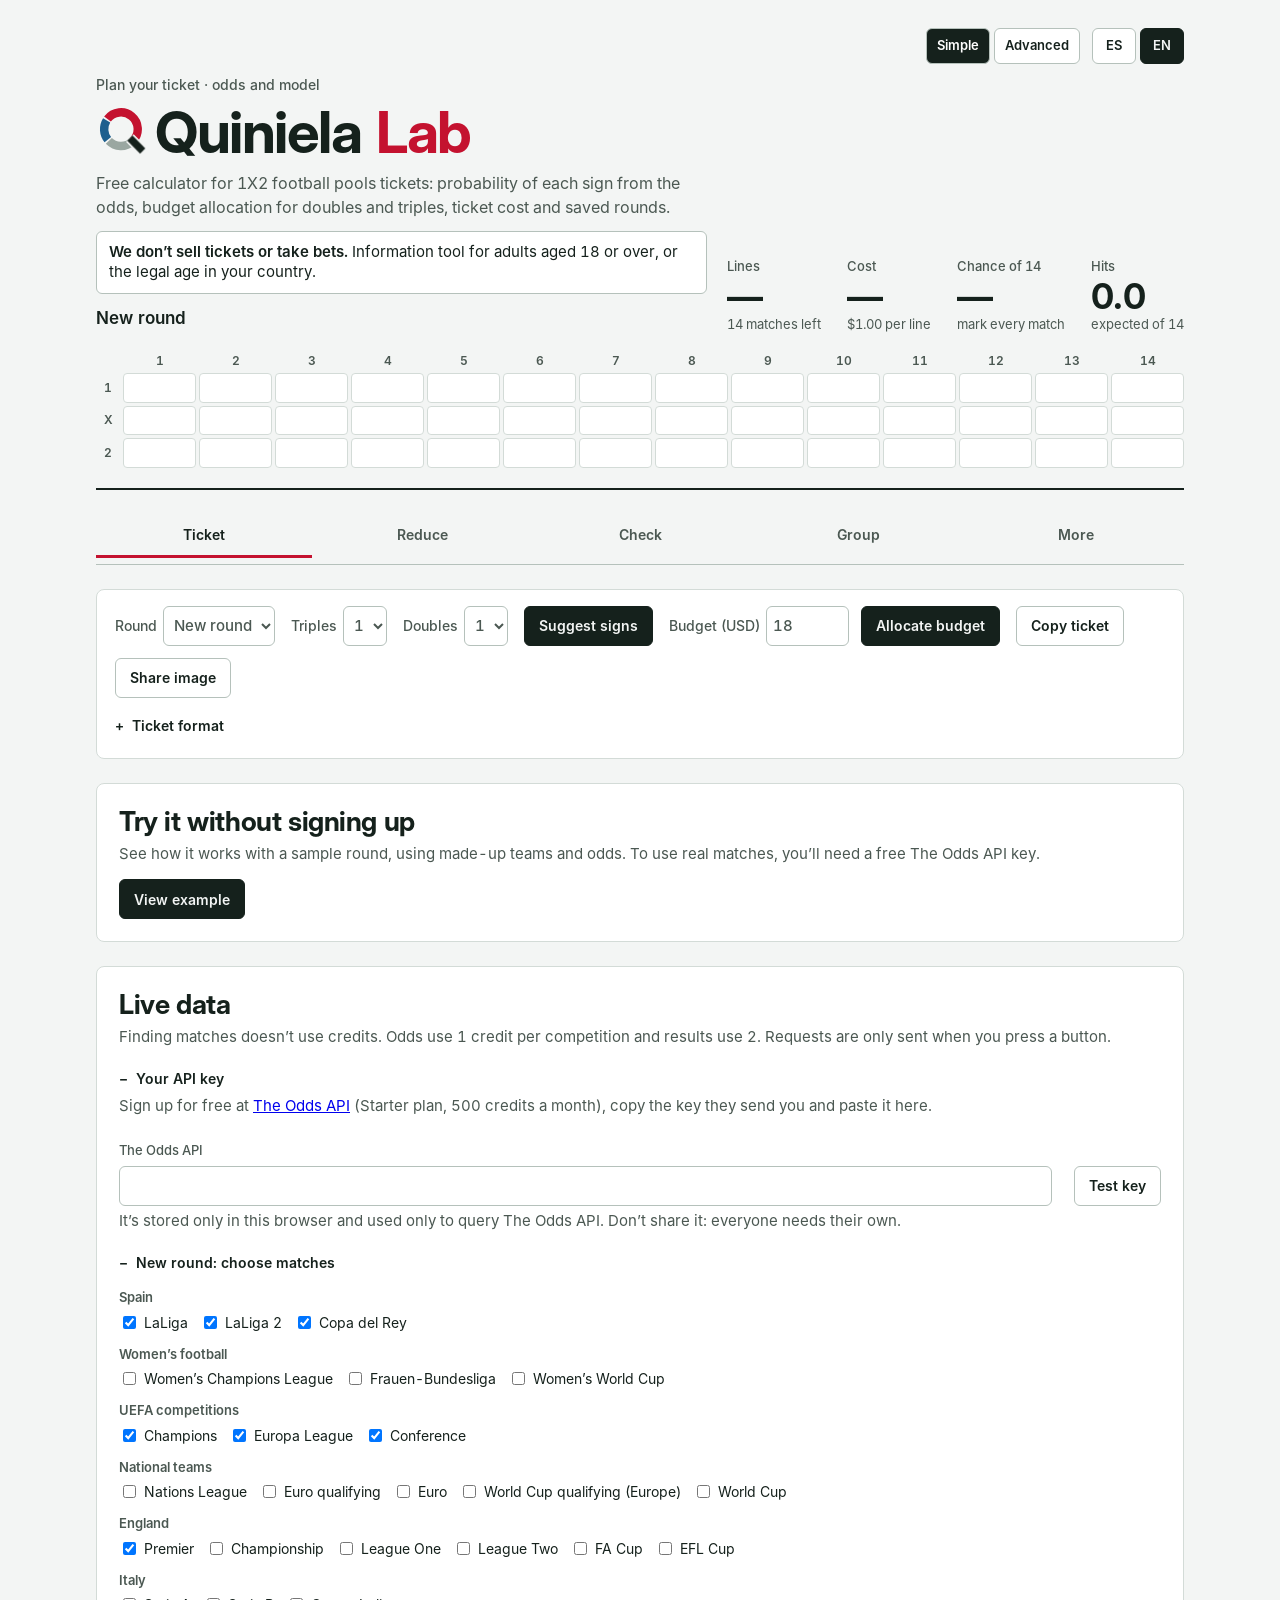
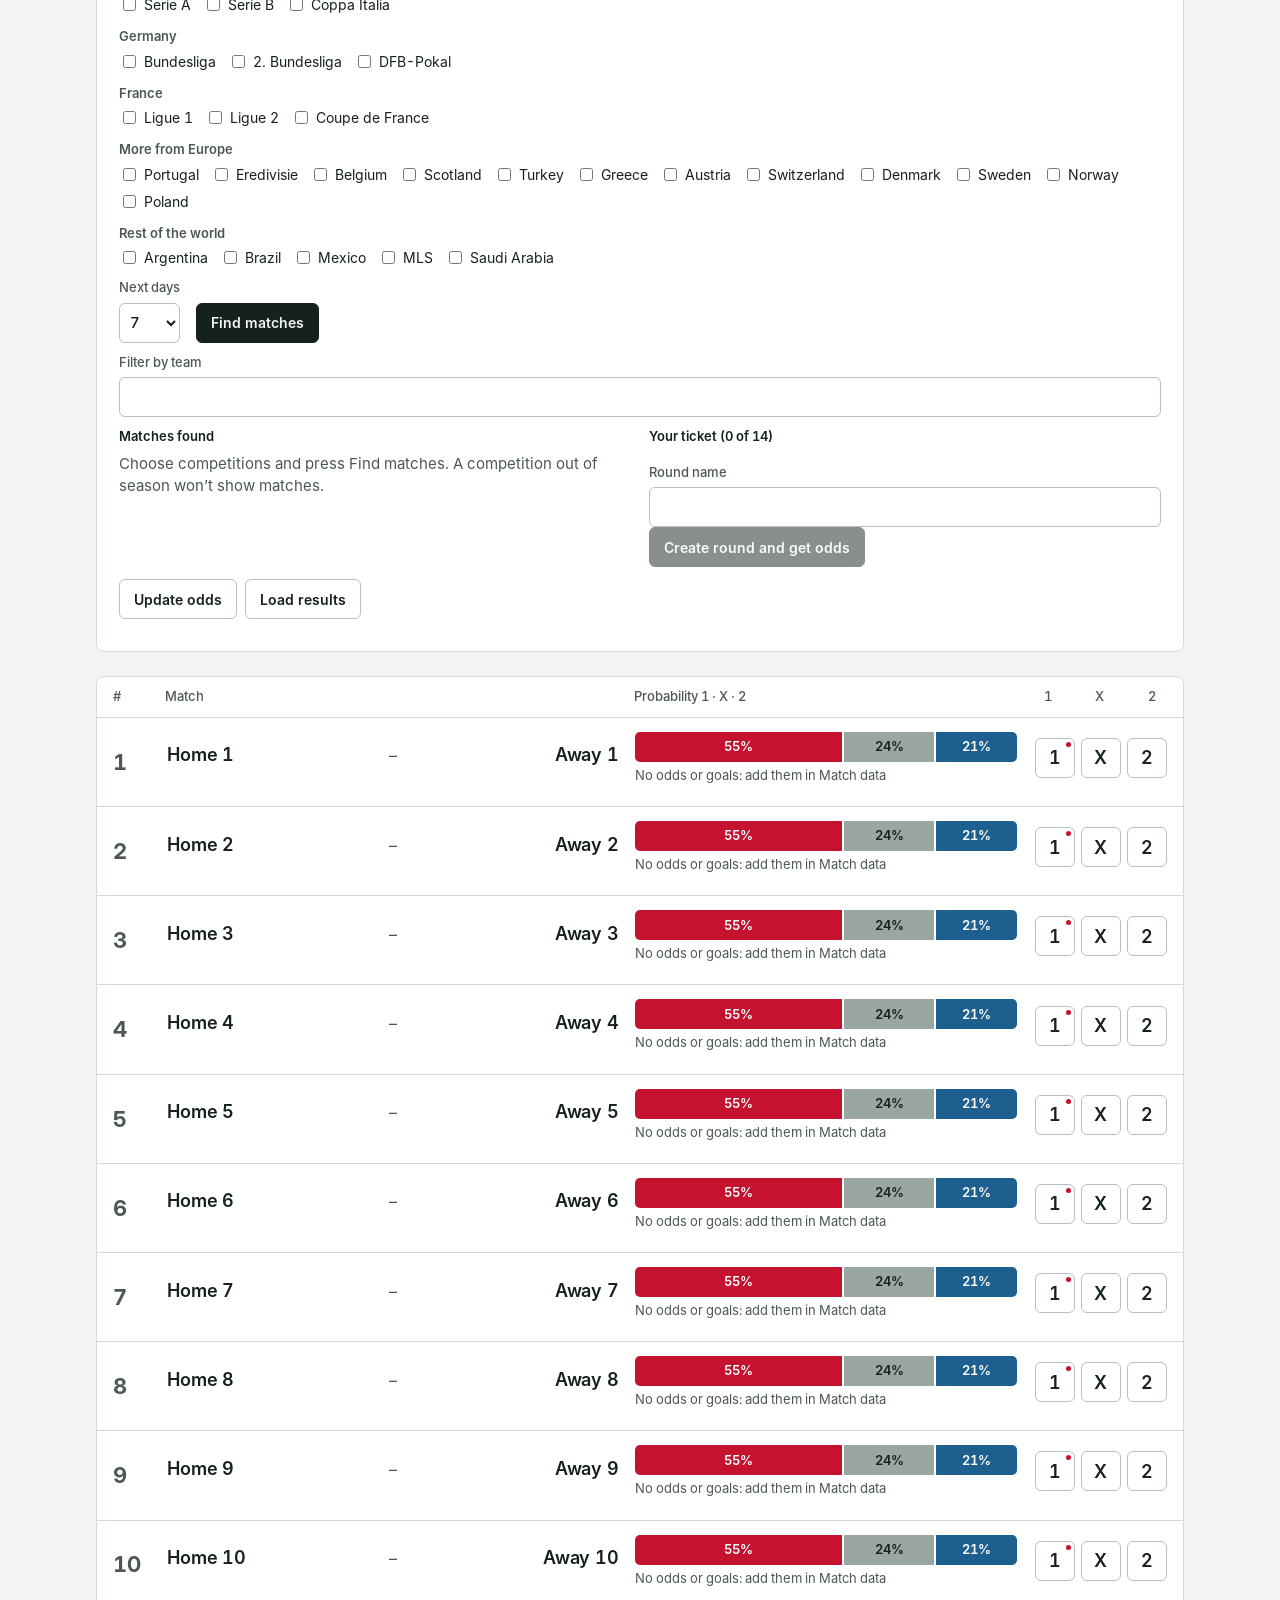
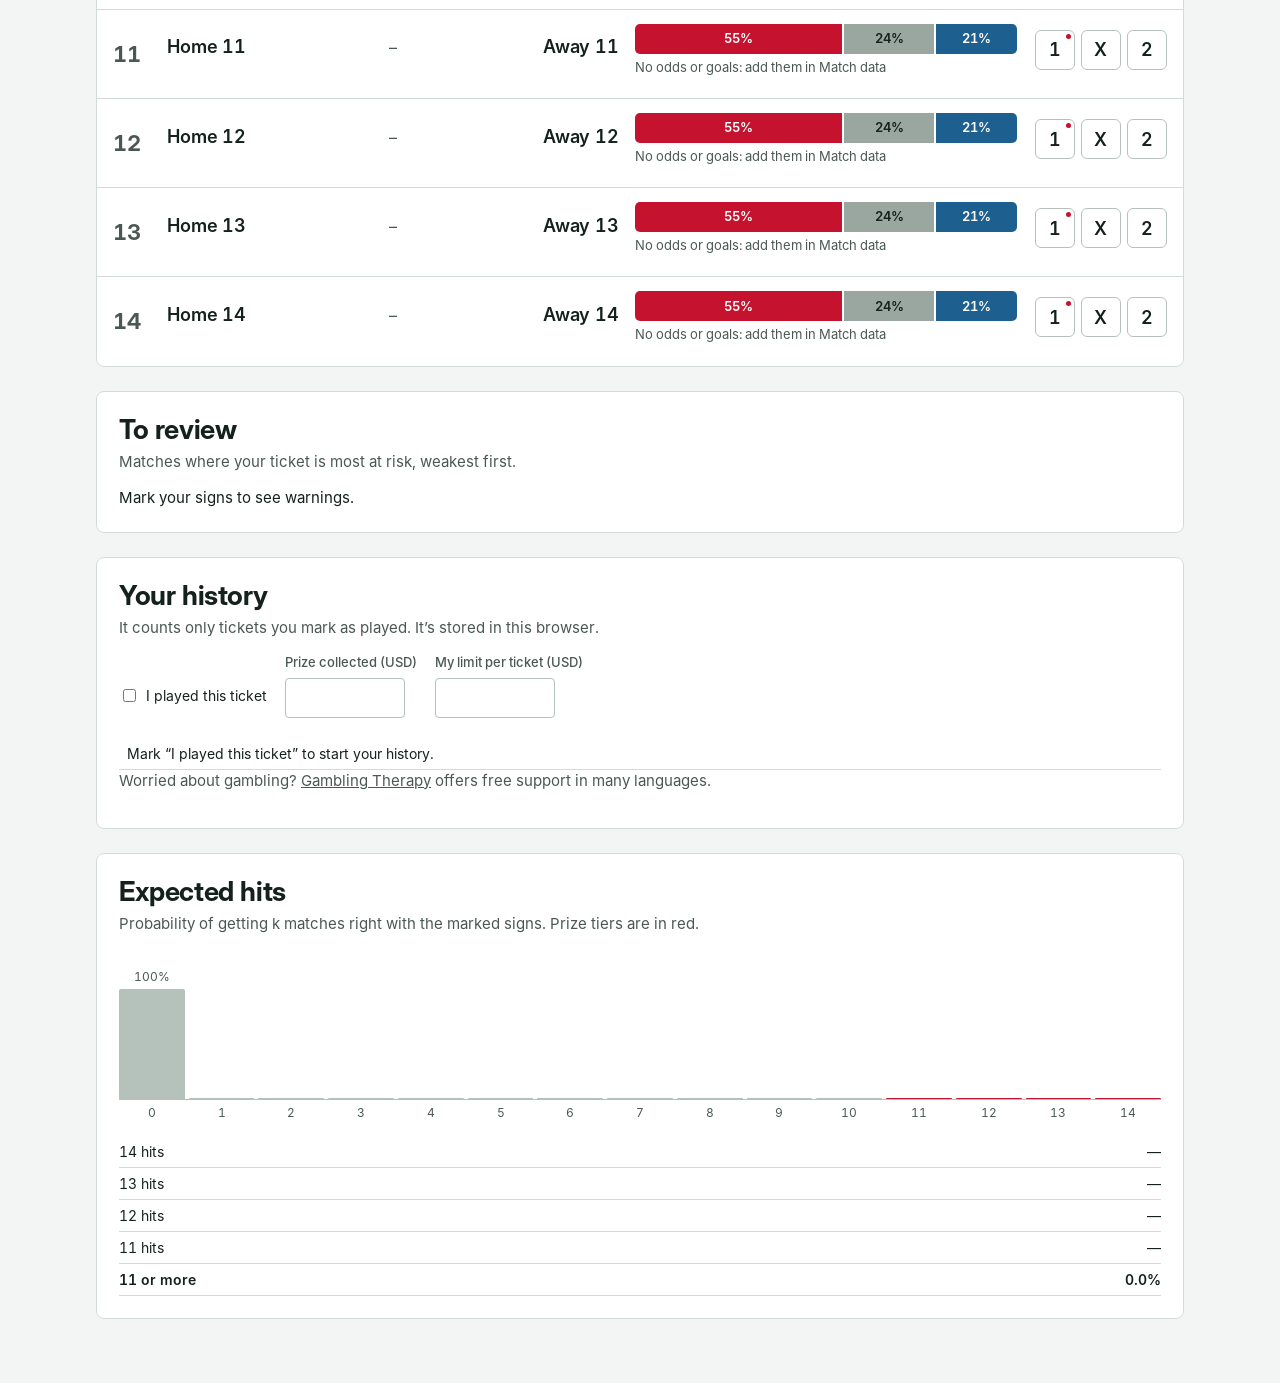
==== commit b35df48c: "Organiza la web en pestañas Co-Authored-By: Claude Opus 5.5 <noreply@anthropic.com> Claude-Session: " ====
--- a/index.html
+++ b/index.html
@@ -207,7 +207,7 @@
   .signs{justify-content:flex-start}
   .tn{font-size:19px}
 }
-.mbtn{min-width:44px;min-height:36px;padding:0 10px;background:var(--surface);border:1px solid var(--grid-strong);border-radius:6px;color:var(--ink);font-weight:600;font-size:13px;cursor:pointer}.mbtn[aria-pressed="true"]{background:var(--ink);color:var(--surface)}.mode-simple .adv,.mode-simple .edits,.mode-simple #pedit{display:none!important}body:not(.mode-simple) .simple-only{display:none!important}.langs{display:flex;justify-content:flex-end;gap:4px;margin-bottom:-14px}.lang{min-width:44px;min-height:32px;background:var(--surface);border:1px solid var(--grid-strong);border-radius:4px;color:var(--ink);font-weight:600;font-size:12px;cursor:pointer}.lang[aria-pressed="true"]{background:var(--ink);color:var(--paper);border-color:var(--ink)}.lower.solo{grid-template-columns:1fr}
+.tabs{position:sticky;top:0;z-index:20;display:flex;gap:2px;background:var(--paper);padding-block:6px;margin-top:-6px;overflow-x:auto;scrollbar-width:none;border-bottom:1px solid var(--grid-strong)}.tabs::-webkit-scrollbar{display:none}.tabb{flex:1 1 0;min-height:44px;min-width:0;padding:0 3px;background:transparent;border:0;border-bottom:3px solid transparent;color:var(--muted);font-weight:600;font-size:14px;cursor:pointer;white-space:nowrap}.tabb[aria-current="true"]{color:var(--ink);border-bottom-color:var(--c1)}.tabb:focus-visible{outline:2px solid var(--ink);outline-offset:-2px}.tab-off{display:none!important}.tab-nb .stats,.tab-nb .ticket,.tab-nb .lead,.tab-nb #jname,.tab-nb .stamp,.tab-nb .eyebrow{display:none!important}.tab-nb .top{padding-bottom:8px}.mbtn{min-width:44px;min-height:36px;padding:0 10px;background:var(--surface);border:1px solid var(--grid-strong);border-radius:6px;color:var(--ink);font-weight:600;font-size:13px;cursor:pointer}.mbtn[aria-pressed="true"]{background:var(--ink);color:var(--surface)}.mode-simple .adv,.mode-simple .edits,.mode-simple #pedit{display:none!important}body:not(.mode-simple) .simple-only{display:none!important}.langs{display:flex;justify-content:flex-end;gap:4px;margin-bottom:-14px}.lang{min-width:44px;min-height:32px;background:var(--surface);border:1px solid var(--grid-strong);border-radius:4px;color:var(--ink);font-weight:600;font-size:12px;cursor:pointer}.lang[aria-pressed="true"]{background:var(--ink);color:var(--paper);border-color:var(--ink)}.lower.solo{grid-template-columns:1fr}
 .limit-warn{flex-basis:100%;margin:0;padding:8px 10px;border:1px solid var(--c1);border-radius:4px;font-size:13px}
 .round-g{display:grid;grid-template-columns:repeat(3,minmax(0,1fr));gap:12px}.rg .v{font-family:var(--f-display);font-size:30px;font-weight:600;line-height:1.1}.rg .k{font-size:12px;color:var(--muted)}.round-n{margin:12px 0 0}
 .hist-f{display:flex;flex-wrap:wrap;gap:12px 18px;align-items:end;margin-bottom:12px}.check{display:flex;gap:7px;align-items:center;font-size:14px;min-height:44px}.hist-f .field input{width:8em;background:var(--surface);border:1px solid var(--grid-strong);border-radius:4px;padding:5px 6px}
@@ -296,6 +296,7 @@
     </div>
     <div class="ticket enter" id="ticket" role="img"></div>
   </header>
+  <nav class="tabs" id="tabs" data-ta="tabsL" aria-label="Secciones"><button class="tabb" data-go="boleto" data-t="tabBoleto">Boleto</button><button class="tabb" data-go="reducir" data-t="tabReducir">Reducir</button><button class="tabb" data-go="escrutar" data-t="tabEscrutar">Escrutar</button><button class="tabb" data-go="grupo" data-t="tabGrupo">Grupo</button><button class="tabb" data-go="mas" data-t="tabMas">Más</button></nav>
   <div class="tip" id="tip" role="tooltip" hidden></div>
 
   <section class="panel" id="g-view" aria-labelledby="gv-h" hidden>
@@ -305,7 +306,7 @@
     <button class="btn" id="gv-close" data-t="gvClose">Cerrar</button>
   </section>
 
-  <section class="tools" data-ta="tools" aria-label="Herramientas">
+  <section class="tools" data-tab="boleto" data-ta="tools" aria-label="Herramientas">
     <label for="jsel"><span data-t="round">Jornada</span> <select id="jsel"></select></label>
     <button class="btn adv" id="b-jdel" data-t="delRound">Borrar jornada</button>
     <label for="n-tri"><span data-t="triples">Triples</span> <select id="n-tri"><option>0</option><option selected>1</option><option>2</option><option>3</option><option>4</option></select></label>
@@ -351,17 +352,17 @@
     <textarea id="copyout" data-ta="ticketText" hidden readonly aria-label="Texto del boleto"></textarea>
   </section>
 
-  <section class="panel start" id="startbox" hidden>
+  <section class="panel start" data-tab="boleto" id="startbox" hidden>
     <h2 data-t="startH">Pruébala sin registrarte</h2>
     <p class="sub" data-t="startP">Mira cómo funciona con una jornada de ejemplo, con equipos y cuotas inventados. Cuando quieras usar partidos reales, necesitarás una clave gratuita de The Odds API.</p>
     <button class="btn primary" id="b-demo" data-t="demoBtn">Ver ejemplo</button>
   </section>
-  <div class="demo-note" id="demonote" hidden>
+  <div class="demo-note" data-tab="boleto" id="demonote" hidden>
     <span data-th="demoNote"><strong>Ejemplo con datos inventados.</strong> Estos equipos y cuotas no existen: no los uses para jugar.</span>
     <button class="btn" id="b-real" data-t="realBtn">Usar partidos reales</button>
   </div>
 
-  <section class="panel" id="reducebox" aria-labelledby="rd-h">
+  <section class="panel" data-tab="reducir" id="reducebox" aria-labelledby="rd-h">
     <h2 id="rd-h" data-t="redH">Reducciones (en prueba)</h2>
     <p class="sub" data-t="redP">Calcula menos columnas para tus dobles y triples. La garantía solo vale si todos los resultados están entre tus signos marcados, y no asegura ningún premio.</p>
     <div class="hist-f">
@@ -373,10 +374,10 @@
       <button class="btn" id="r-copy" data-t="redCopy" hidden>Copiar columnas</button>
     </div>
     <p class="sync-log" id="r-msg" aria-live="polite"></p>
-    <div id="r-out" hidden><div class="round-g desk-k" id="r-kpi"></div><p class="sub round-n" id="r-note"></p><div class="tw-c"><table class="curve-t" id="r-table"></table></div></div>
+    <div id="r-out" hidden><div class="round-g desk-k" id="r-kpi"></div><p class="sub round-n" id="r-note"></p><div class="tw-c"><table class="curve-t" id="r-table"></table></div><div class="hist-f" style="margin-top:12px"><button class="btn" id="r-toscrut" data-t="redToScrut">Escrutar estas columnas</button></div></div>
   </section>
 
-  <section class="panel" id="scrutbox" aria-labelledby="sc-h">
+  <section class="panel" data-tab="escrutar" id="scrutbox" aria-labelledby="sc-h">
     <h2 id="sc-h" data-t="scH">Escrutinio de columnas</h2>
     <p class="sub" data-t="scP">Mira qué aseguran tus columnas antes de la jornada y cuántas aciertan después. Tus columnas no salen de este navegador.</p>
     <div class="hist-f">
@@ -427,7 +428,7 @@
       <details class="adv" id="s-arrd" style="margin-top:12px"><summary data-t="arH" style="cursor:pointer;font-weight:600;color:var(--ink);min-height:32px">Arrastres: premios menores que acompañan</summary><div class="tw-c"><table class="curve-t" id="s-arr"></table></div><p class="sub round-n" id="s-arrn"></p></details></div>
   </section>
 
-  <section class="panel" id="groupbox" aria-labelledby="g-h">
+  <section class="panel" data-tab="grupo" id="groupbox" aria-labelledby="g-h">
     <h2 id="g-h" data-t="gH">Quiniela en grupo</h2>
     <p class="sub" data-t="gP">Calcula cuánto pone cada uno y qué le toca. Esta web no cobra, no guarda dinero ni juega boletos: el reparto es un acuerdo de tu grupo.</p>
     <div id="g-rows" style="display:flex;flex-direction:column;gap:8px;margin-bottom:10px"></div>
@@ -438,7 +439,7 @@
       <p class="sub" data-t="gPriv">El enlace incluye nombres, cantidades y el boleto. Compártelo solo con tu grupo.</p></div>
   </section>
 
-  <section class="panel sync" id="sync" aria-labelledby="sync-h" hidden>
+  <section class="panel sync" data-tab="boleto" id="sync" aria-labelledby="sync-h" hidden>
     <h2 id="sync-h" data-t="syncH">Datos en línea</h2>
     <p class="sub" data-t="syncP">Buscar partidos no gasta créditos. Las cuotas gastan 1 crédito por competición y los resultados, 2. Solo se hacen peticiones cuando pulsas un botón.</p>
     <details class="edit" id="keysbox"><summary data-t="keyH">Tu clave de API</summary>
@@ -471,12 +472,12 @@
     <p class="sync-log" id="synclog" aria-live="polite"></p>
   </section>
 
-  <section class="board" data-ta="matches" aria-label="Partidos">
+  <section class="board" data-tab="boleto" data-ta="matches" aria-label="Partidos">
     <div class="head"><span>#</span><span data-t="match">Partido</span><span data-t="prob1x2">Probabilidad 1 · X · 2</span><span class="hs"><span>1</span><span>X</span><span>2</span></span></div>
     <div id="board"></div>
   </section>
 
-  <section class="panel adv" id="marketbox" aria-labelledby="mk-h" hidden>
+  <section class="panel adv" data-tab="boleto" id="marketbox" aria-labelledby="mk-h" hidden>
     <h2 id="mk-h" data-t="deskH">Mesa de mercado</h2>
     <p class="sub" data-t="deskP">Cómo está la jornada según las cuotas y qué ha cambiado desde la última actualización. Son datos para decidir, no recomendaciones.</p>
     <div class="round-g desk-k" id="deskkpi"></div>
@@ -484,27 +485,27 @@
     <p class="sub round-n" id="desknote"></p>
   </section>
 
-  <section class="panel curve adv" id="curvebox" aria-labelledby="cv-h" hidden>
+  <section class="panel curve adv" data-tab="boleto" id="curvebox" aria-labelledby="cv-h" hidden>
     <h2 id="cv-h" data-t="curveH">Qué cambia con más presupuesto</h2>
     <p class="sub" data-t="curveP">Cada barra usa el mejor reparto de dobles y triples para ese presupuesto. Más probabilidad de aciertos no significa más premio esperado.</p>
     <div class="curve-layout"><div class="curve-ring" id="curvering"></div><div class="curve-plot" id="curveplot"></div></div>
     <details class="edit"><summary data-t="curveTable">Ver los datos en una tabla</summary><div class="tw-c"><table class="curve-t" id="curvetable"></table></div></details>
   </section>
 
-  <section class="panel" aria-labelledby="rv-h">
+  <section class="panel" data-tab="boleto" aria-labelledby="rv-h">
     <h2 id="rv-h" data-t="reviewH">A revisar</h2>
     <p class="sub" data-t="reviewP">Partidos donde tu boleto corre más riesgo, del más flojo al menos flojo.</p>
     <ul class="review" id="review"></ul>
   </section>
 
-  <section class="panel adv" id="roundbox" aria-labelledby="rb-h" hidden>
+  <section class="panel adv" data-tab="boleto" id="roundbox" aria-labelledby="rb-h" hidden>
     <h2 id="rb-h" data-t="roundH">Tu jornada frente a las cuotas</h2>
     <p class="sub" data-t="roundP">Compara tus signos con lo que habrías acertado marcando solo a los favoritos.</p>
     <div class="round-g" id="roundgrid"></div>
     <p class="sub round-n" id="roundnote"></p>
   </section>
 
-  <section class="panel" id="histbox" aria-labelledby="hb-h" hidden>
+  <section class="panel" data-tab="boleto" id="histbox" aria-labelledby="hb-h" hidden>
     <h2 id="hb-h" data-t="histH">Tu historial</h2>
     <p class="sub" data-t="histP">Cuenta solo los boletos que marques como jugados. Se guarda en este navegador.</p>
     <div class="hist-f">
@@ -519,7 +520,7 @@
     <p class="sub help" id="helpline"></p>
   </section>
 
-  <section class="lower" id="lower">
+  <section class="lower" data-tab="boleto" id="lower">
     <div class="panel" id="pleno">
       <h2>Pleno al 15</h2>
       <p class="sub" data-t="plenoP">Probabilidad de cada marcador. Pulsa una casilla para elegirla.</p>
@@ -542,7 +543,7 @@
     </div>
   </section>
 
-  <section class="panel calc" aria-labelledby="calc-h">
+  <section class="panel calc" data-tab="mas" aria-labelledby="calc-h">
     <h2 id="calc-h" data-t="calcH">Calculadora de dobles y triples</h2>
     <p class="sub" data-t="calcP">Cada doble multiplica las apuestas por 2 y cada triple, por 3. Elige una combinación o pulsa una casilla de la tabla.</p>
     <div class="calc-top">
@@ -554,7 +555,7 @@
     <div class="calc-wrap"><table class="calc-t" id="c-table"></table></div>
   </section>
 
-  <section class="method">
+  <section class="method" data-tab="mas">
     <h2 data-t="methodH">Cómo calcula</h2>
     <p data-t="method1">Si un partido tiene cuotas, la web usa la probabilidad que implican, sin el margen de las casas. Si además escribes los goles de los equipos en Datos del partido, verás el modelo como referencia. La tabla de marcadores del pleno sale del modelo y, sin goles, es solo orientativa.</p>
     <div class="formula" data-t="formula">ataque  = (GF + μ·peso) / (PJ + peso) / μ × (1 + ajuste)
@@ -591,7 +592,7 @@
  method2:'Dixon-Coles corrige los marcadores bajos, donde el Poisson simple se equivoca más: con ρ negativo suben el 0-0 y el 1-1, y con ello la X. Si un partido tiene cuotas, la web quita el margen con el método de potencia y usa esa probabilidad; el modelo queda como referencia. En 6.440 partidos de LaLiga, Segunda y Premier desde 2021, ese método redujo un poco el error frente al reparto proporcional (log-loss 0,9883 frente a 0,9894), y las cuotas de última hora lo redujeron algo más (0,9855). En otra prueba con 90 partidos europeos, las casas acertaron el favorito el 62% de las veces y el modelo el 53%. Puedes cambiar el peso de las cuotas en los parámetros.',
  guides:'<a href="/calculadora-dobles-triples/">Calculadora de dobles y triples</a> · <a href="/cuanto-cuesta-quiniela/">Cuánto cuesta una quiniela</a> · <a href="https://github.com/lagt-82/qlab-web/discussions" target="_blank" rel="noopener">Comunidad</a>',
  method3:'Es una herramienta para organizar el boleto, no una forma de ganar: no garantiza aciertos ni premios. Esta web no vende boletos, no acepta apuestas ni dinero, y no tiene relación con Loterías y Apuestas del Estado, con otros operadores de juego ni con The Odds API. Comprueba siempre los partidos con el boleto oficial. Solo para mayores de 18 años o de la edad legal de tu país; juega con responsabilidad. Tus signos y tu clave se guardan en tu navegador; la web no tiene cuentas. Las visitas se cuentan de forma agregada con Cloudflare Web Analytics.',
- ccCr:'Rentabilidad mínima',ccBase:'Columnas base: columna y aciertos con ella',ccGroup:'Grupos: partidos, signos y cuántos deben salir',ccBadBase:l=>`La línea ${l} de columnas base no es válida. Ejemplo: 1X21X21X21X21X 10-14`,ccBadGroup:l=>`La línea ${l} de grupos no es válida. Ejemplo: 1-5 1 2-3`,alH:'Operaciones con ficheros',alP:'Combina las columnas de arriba con otras. El resultado sustituye a las de arriba.',alCols:'Otras columnas',alOpen:'Abrir otro fichero',alSum:'Sumar',alInt:'Dejar las comunes',alSub:'Quitar estas',alBoth:'Faltan columnas en alguna de las dos listas.',alRes:(a,b,c)=>`Tenías ${a} columnas y la otra lista tiene ${b}: quedan ${c}.`,crH:'Rentabilidad con tus porcentajes',crP:'Escribe qué porcentaje crees que juega la gente en cada partido. La web no los descarga ni los envía a ningún sitio.',crPct:'Una línea por partido: % de 1, X y 2',crRec:'Recaudación (opcional)',crRun:'Calcular rentabilidad',crNeed:'Primero carga cuotas en todos los partidos y añade columnas.',crBad:(l,n)=>`Hacen falta ${n} líneas con tres porcentajes mayores que 0 que sumen unos 100. Revisa la línea ${l}.`,crSet:'Rentabilidad del conjunto',crOver:'Columnas por encima de 1',crCol:'Columna',crReal:'Con cuotas',crPub:'Con tus %',crV:'Rentab.',crWin:'Acertantes esperados',crNote:'Rentabilidad = probabilidad según las cuotas / probabilidad según tus porcentajes. Por encima de 1, esa columna se jugaría menos de lo que su probabilidad justifica, pero eso no asegura ganancias y depende de que tus porcentajes sean fiables.',ccH:'Condiciones',ccP:'Quita columnas y mira cuánto ahorras y cuánta probabilidad pierdes. Filtrar suele romper la garantía.',cc1a:'Mín. de 1',cc1b:'Máx. de 1',ccxa:'Mín. de X',ccxb:'Máx. de X',cc2a:'Mín. de 2',cc2b:'Máx. de 2',ccTop:'Las N más probables',ccDev:'Desarrollar mis signos',ccApply:'Aplicar condiciones',ccUndo:'Deshacer',ccNoCols:'Primero desarrolla tus signos o añade columnas.',ccNone:'Ninguna columna cumple esas condiciones.',ccNoSel:'Marca algún signo en todos los partidos.',ccRes:(a,b,sv,kp)=>`Quedan ${a} de ${b} columnas: ahorras el ${sv}% y conservas el ${kp}% de la probabilidad de acertarlo todo.`,gH:'Quiniela en grupo',gP:'Calcula cuánto pone cada uno y qué le toca. Esta web no cobra, no guarda dinero ni juega boletos: el reparto es un acuerdo de tu grupo.',gAdd:'Añadir participante',gBudget:'Usar el total como presupuesto',gPrize:'Premio cobrado',gCopy:'Copiar resumen',gLink:'Compartir enlace',gPriv:'El enlace incluye nombres, cantidades y el boleto. Compártelo solo con tu grupo.',gName:'Nombre',gAmount:'Aporta',gRemove:'Quitar',gPerson:n=>`Participante ${n}`,gTotal:'Total reunido',gCost:'Coste del boleto',gShort:'Falta',gOver:'Sobra',gEven:'Cuadra',gWho:'Participante',gShare:'Parte',gPCost:'Del coste',gPPrize:'Del premio',gNeed:'Pon alguna aportación mayor que 0.',gResumen:'Reparto',gLinkOk:'Enlace copiado',gCopied:'Resumen copiado',gLong:'El enlace sería demasiado largo. Copia el resumen.',gBadLink:'El enlace de grupo no es válido.',gvH:'Boleto de grupo compartido',gvP:'Lo ha escrito quien te envió el enlace. Compruébalo antes de jugar. No se guarda en tus jornadas.',gvClose:'Cerrar',gvCols:n=>`Columnas incluidas: ${n}`,whyH:'Por qué da este resultado',whyBest:(h,k,m)=>`Tu mejor columna acierta ${h} de ${k} partidos. Falla en: ${m}.`,whyNone:'ninguno',whyOutOne:(p,s,u)=>`partido ${p}: salió ${s} y tus columnas solo tienen ${u}`,whyOut:t=>`Algunos resultados están fuera de tus signos, y ahí no vale la garantía (${t}).`,whyIn:'Todos los resultados están entre tus signos.',whyMiss:'Falla en',arH:'Arrastres: premios menores que acompañan',arMean:n=>`Media si aciertas ${n}`,arMax:n=>`Máximo si aciertas ${n}`,arEx:'Esperados por jornada',arOne:'Con una sola columna no hay arrastres.',arNote:(d,h,n)=>`La distancia mínima entre tus columnas es ${d}, así que si una acierta ${n}, otra puede acertar hasta ${h}. Para que no acompañen premios de ese nivel hay que separarlas más, aunque eso cambia la cobertura. Las columnas de «Esperados» cuentan todas las columnas con esos aciertos según las cuotas.`,arSample:'La media y el máximo se calculan con una muestra de columnas porque la lista es muy larga.',ccRK:'Garantía en tu lista',ccRIn:'Usar solo columnas de la lista',ccRRun:'Reducir estas columnas',ccRBusy:'Buscando pocas columnas que cubran tu lista…',ccRFail:'No se ha podido comprobar la reducción. Tu lista no ha cambiado.',ccRRes:(a,b,h)=>`De ${a} a ${b} columnas, comprobado: si el resultado está en tu lista, tendrás al menos ${h} aciertos. La tabla de abajo mira todos tus signos, no solo la lista.`,ccRForced:' Había demasiadas opciones, así que solo se han usado columnas de la lista.',ccDCond:'Condición',ccDAlone:'La cumplen sola',ccDLeft:'Quedan',ccDBase:(c,a,b)=>`Base ${c}: ${a}-${b}`,ccDGroup:(p,s,a,b)=>`Partidos ${p}, signos ${s}: ${a}-${b}`,ccWhyOne:l=>`Ninguna columna cumple «${l}».`,ccWhyPair:(a,b)=>`«${a}» y «${b}» se contradicen: ninguna columna cumple las dos.`,ccWhyAll:'Cada condición se cumple por separado, pero no todas a la vez. Mira la tabla para ver dónde llega a 0.',gcRun:'Agrupar en dobles y triples',gcCopy:'Copiar boletos',gcBusy:'Buscando la agrupación con menos boletos…',gcFail:'No se ha podido comprobar la agrupación. No se muestra ningún resultado.',gcCols:'Columnas',gcBoxes:'Boletos',gcBiggest:'Boleto mayor',gcBet:n=>`${n} apuestas`,gcBox:'Boleto',gcBets:'Apuestas',gcCopied:'Boletos copiados',gcMore:n=>`Se muestran 100 de ${n}. Usa «Copiar boletos» para verlos todos.`,gcNote:'Cubren exactamente tus columnas, sin añadir ni repetir ninguna; está comprobado. Es la mejor agrupación encontrada, pero puede existir otra con menos boletos. Comprueba que el boleto oficial admita esas combinaciones.',gcDup:n=>`Columnas repetidas: ${n}; solo cuentan una vez.`,modeS:'Sencillo',modeA:'Avanzado',modeG:'Modo',modeHint:'Condiciones, operaciones con ficheros y rentabilidad están en el modo Avanzado.',scH:'Escrutinio de columnas',scP:'Mira qué aseguran tus columnas antes de la jornada y cuántas aciertan después. Tus columnas no salen de este navegador.',scUseRed:'Usar columnas de la reducción',scOpen:'Abrir fichero de texto',scCols:'Columnas, una por línea',scRes:'Resultado (opcional; usa - en los partidos sin terminar)',scRun:'Escrutar columnas',scCsv:'Guardar para Excel',scNoRed:'Calcula antes una reducción.',scEmpty:'Pega o abre tus columnas.',scBadLine:(l,n)=>`La línea ${l} no es una columna de ${n} signos 1, X o 2.`,scBadRes:n=>`El resultado debe tener ${n} signos 1, X, 2 o -.`,scTooMany:'Esta prueba admite hasta 20.000 columnas.',scBadFile:'No se ha podido leer el fichero. Debe ser de texto y ocupar menos de 2 MB.',scTooBig:'Hay demasiadas combinaciones posibles para calcularlas en el navegador.',scBusy:'Comprobando todos los resultados posibles…',scErr:'No se ha podido hacer el escrutinio.',scColsK:'Columnas',scGuar:'Garantía dentro de tus signos',scHits:n=>`${n} aciertos`,scIn:'Resultados dentro de tus signos',scBest:'Tu mejor columna',scHitsH:'Aciertos',scOrMore:h=>`${h} o más`,scShare:'Marcadas',scProb:'Con cuotas',scGot:'Columnas',scDup:n=>`Columnas repetidas: ${n}; solo cuentan una vez.`,scPending:n=>`Faltan ${n} partidos: los aciertos pueden subir.`,scNote:'«Marcadas» es el porcentaje de combinaciones de tus signos con esos aciertos; «Con cuotas», la probabilidad de lograrlos. La garantía es el mínimo de aciertos si todos los resultados caen en signos que aparecen en tus columnas. Las columnas deben seguir el orden de tus partidos y el pleno no se cuenta. Acertar no asegura premio.',redH:'Reducciones (en prueba)',redP:'Calcula menos columnas para tus dobles y triples. La garantía solo vale si todos los resultados están entre tus signos marcados, y no asegura ningún premio.',redGoal:'Garantía',redRun:'Calcular reducción',redCopy:'Copiar columnas',redK1:'Máximo 1 fallo',redK2:'Máximo 2 fallos',redBusy:'Calculando y comprobando todas las combinaciones…',redNeedAll:'Marca al menos un signo en todos los partidos.',redNeedMulti:'Marca al menos dos partidos con dobles o triples.',redTooBig:n=>`Son ${n} combinaciones. Esta prueba admite hasta 20.000.`,redFail:'La comprobación no ha salido bien. No se muestran columnas.',redErr:'No se ha podido calcular la reducción.',redDirect:'Sin reducir',redReduced:'Reducida',redSave:'Ahorro',redVerified:'Garantía comprobada',redOkN:n=>`${n} de ${n}`,redNote:(n,fl,pa,pi)=>`Si tus ${n} partidos terminan dentro de tus signos, siempre tendrás una columna con ${fl} aciertos o más. Probabilidad de que eso ocurra: ${pi}%. Probabilidad de acertar los ${n}: ${pa}. Son columnas sencillas: juégalas una a una y añade aparte el pleno. Un número de aciertos no asegura premio.`,redOff:(o,g)=>` La reducción oficial con estos dobles y triples tiene ${o} apuestas${g}; compara también su garantía.`,redOffWorse:' La tuya es más larga: mejor usar la oficial.',redModeP:'Cobertura mínima',redPct:'Cobertura (%)',redBadP:'Pon una cobertura entre 1 y 99.',redNoteP:(c,n,fl,pc,pa)=>`Sin garantía total: estas columnas cubren el ${c}% de la probabilidad dentro de tus signos, según las cuotas. Probabilidad de tener una columna con ${fl} aciertos o más dentro de tus signos: ${pc}. Probabilidad de acertar los ${n}: ${pa}. Un número de aciertos no asegura premio.`,redMode:'Objetivo',redModeG:'Garantía completa',redModeB:'Número fijo de columnas',redBudget:'Columnas',redTooBigB:'El número fijo de columnas admite hasta 8.000 combinaciones.',redBadB:n=>`Pon un número de columnas menor que ${n}.`,redCovered:'Combinaciones cubiertas',redCovN:(a,b)=>`${a} de ${b}`,redNoteB:(n,fl,pc,pa)=>`Con este número de columnas no hay garantía: se eligen las que más probabilidad reúnen según las cuotas. Probabilidad de tener una columna con ${fl} aciertos o más dentro de tus signos: ${pc}. Probabilidad de acertar los ${n}: ${pa}. Un número de aciertos no asegura premio.`,redCores:n=>`Calculada con ${n} núcleos de tu procesador.`,redCol:'Columna',redMore:n=>`Se muestran 100 de ${n}. Usa «Copiar columnas» para verlas todas.`,tRedCopied:'Columnas copiadas',deskH:'Mesa de mercado',deskP:'Cómo está la jornada según las cuotas y qué ha cambiado desde la última actualización. Son datos para decidir, no recomendaciones.',deskUp:'Sorpresas esperadas',deskOpen:'Partidos abiertos',deskMove:'Mayor movimiento',deskSpread:'Mayor desacuerdo',deskFav:'Favorito',deskChange:'Cambio',deskTrend:'Evolución',deskBooks:'Desacuerdo',deskNoMove:'Sin cambios aún',pts:n=>`${n} pts`,ptsSigned:n=>`${n>0?'+':n<0?'−':''}${Math.abs(n).toLocaleString(LOC())} pts`,booksN:(p,n)=>`${p} pts · ${n} ${pl(n,'casa')}`,deskNote:'Sorpresas esperadas: suma de lo que le falta a cada favorito para el 100 %. Abierto: el favorito no llega al 45 %. Desacuerdo: distancia máxima entre casas para un mismo signo.',demoMarket:' En este ejemplo, los movimientos y el desacuerdo también son inventados.',histMove:(n)=>`Desde que jugaste, la probabilidad de tus signos ha cambiado ${n} de media por partido. Es una referencia del mercado, no un resultado.`,histKpi:(ret,dd)=>` · Retorno ${ret}% · Peor caída ${dd}`,shareBtn:'Compartir imagen',roundH:'Tu jornada frente a las cuotas',roundP:'Compara tus signos con lo que habrías acertado marcando solo a los favoritos.',histH:'Tu historial',histP:'Cuenta solo los boletos que marques como jugados. Se guarda en este navegador.',histPlayed:'He jugado este boleto',roundYours:'Tus aciertos',roundFav:'Solo favoritos',roundExp:'Esperados con tus signos',roundNote:(k)=>(k?`Tus dobles y triples salvaron ${k} ${pl(k,'partido')} donde falló el favorito. `:'')+'En pocos partidos, la diferencia puede deberse a la suerte.',ofN:(a,b)=>`${a} de ${b}`,multi:(n,p)=>`${n===2?'Doble':'Triple'}: ×${n} apuestas, +${p} puntos de cobertura`,overLimit:s=>`Este boleto supera tu límite de ${s}.`,prizeL:c=>`Premio cobrado (${c})`,limitL:c=>`Mi límite por boleto (${c})`,histEmpty:'Marca «He jugado este boleto» para empezar tu historial.',histBal:(g,p,b)=>`Gastado ${g} · Cobrado ${p} · Balance ${b}`,hRound:'Jornada',hCost:'Coste',hHits:'Aciertos',hPrize:'Premio',help:'¿El juego te preocupa? Hay ayuda en <a href="https://www.jugarbien.es/" target="_blank" rel="noopener noreferrer">JugarBIEN</a>, incluida la <a href="https://www.jugarbien.es/contenido/registro-de-interdiccion" target="_blank" rel="noopener noreferrer">autoexclusión</a>.',tShared:'Imagen lista',shareFoot:'qlab-web.pages.dev · +18 · No vende boletos ni garantiza premios',shareDemo:'Ejemplo con datos inventados',shareCost:(b,c)=>`${b} · ${c}`,curveH:'Qué cambia con más presupuesto',curveP:'Cada barra usa el mejor reparto de dobles y triples para ese presupuesto. Más probabilidad de aciertos no significa más premio esperado.',curveTable:'Ver los datos en una tabla',curveY:m=>`Prob. de ${m} o más`,curveRing:(c,b)=>`Con ${c}: ${b}`,curveBud:'Presupuesto',curveTip:(c,b,p,m)=>`${c}: ${b} · ${p}% de ${m} o más`,ticketAria:(a,n)=>`Tu boleto: ${a} de ${n} partidos marcados`,ticketTip:(i,h,a,s,p)=>`${i}. ${h} – ${a} · ${s}: ${p}`,home:'Local',away:'Visitante',newRound:'Nueva jornada',demoName:'Ejemplo (datos inventados)',demoStamp:'Equipos y cuotas inventados',budget:'Presupuesto',statAll:n=>`Prob. de ${n}`,goalAll:n=>`Acertar los ${n}`,goalMin:n=>`Acertar ${n} o más`,oneIn:s=>`1 entre ${s}`,atHome:'En casa',awayGame:'Fuera',goalsIn:(g,c,p)=>`${g}-${c} en ${p}`,missing:n=>`${n} ${pl(n,'baja')}`,form:{G:'G',E:'E',P:'P'},statLab:['PJ','GF','GC','Ajuste %'],oddsOpt:'Cuotas (opcional)',sofa:'Forma, valor y bajas',muL:'Media comp.',hvL:'Valor XI local (M€)',avL:'Valor XI visit. (M€)',hfL:'Forma local',afL:'Forma visitante',hbL:'Bajas local',abL:'Bajas visitante',homeOf:i=>`Local partido ${i}`,awayOf:i=>`Visitante partido ${i}`,signsOf:i=>`Signos partido ${i}`,xg:'goles esperados',matchData:'Datos del partido',realRes:'Resultado real',plenoData:'Datos del pleno',plRealH:'Goles local (real)',plRealA:'Goles visitante (real)',
+ ccCr:'Rentabilidad mínima',ccBase:'Columnas base: columna y aciertos con ella',ccGroup:'Grupos: partidos, signos y cuántos deben salir',ccBadBase:l=>`La línea ${l} de columnas base no es válida. Ejemplo: 1X21X21X21X21X 10-14`,ccBadGroup:l=>`La línea ${l} de grupos no es válida. Ejemplo: 1-5 1 2-3`,alH:'Operaciones con ficheros',alP:'Combina las columnas de arriba con otras. El resultado sustituye a las de arriba.',alCols:'Otras columnas',alOpen:'Abrir otro fichero',alSum:'Sumar',alInt:'Dejar las comunes',alSub:'Quitar estas',alBoth:'Faltan columnas en alguna de las dos listas.',alRes:(a,b,c)=>`Tenías ${a} columnas y la otra lista tiene ${b}: quedan ${c}.`,crH:'Rentabilidad con tus porcentajes',crP:'Escribe qué porcentaje crees que juega la gente en cada partido. La web no los descarga ni los envía a ningún sitio.',crPct:'Una línea por partido: % de 1, X y 2',crRec:'Recaudación (opcional)',crRun:'Calcular rentabilidad',crNeed:'Primero carga cuotas en todos los partidos y añade columnas.',crBad:(l,n)=>`Hacen falta ${n} líneas con tres porcentajes mayores que 0 que sumen unos 100. Revisa la línea ${l}.`,crSet:'Rentabilidad del conjunto',crOver:'Columnas por encima de 1',crCol:'Columna',crReal:'Con cuotas',crPub:'Con tus %',crV:'Rentab.',crWin:'Acertantes esperados',crNote:'Rentabilidad = probabilidad según las cuotas / probabilidad según tus porcentajes. Por encima de 1, esa columna se jugaría menos de lo que su probabilidad justifica, pero eso no asegura ganancias y depende de que tus porcentajes sean fiables.',ccH:'Condiciones',ccP:'Quita columnas y mira cuánto ahorras y cuánta probabilidad pierdes. Filtrar suele romper la garantía.',cc1a:'Mín. de 1',cc1b:'Máx. de 1',ccxa:'Mín. de X',ccxb:'Máx. de X',cc2a:'Mín. de 2',cc2b:'Máx. de 2',ccTop:'Las N más probables',ccDev:'Desarrollar mis signos',ccApply:'Aplicar condiciones',ccUndo:'Deshacer',ccNoCols:'Primero desarrolla tus signos o añade columnas.',ccNone:'Ninguna columna cumple esas condiciones.',ccNoSel:'Marca algún signo en todos los partidos.',ccRes:(a,b,sv,kp)=>`Quedan ${a} de ${b} columnas: ahorras el ${sv}% y conservas el ${kp}% de la probabilidad de acertarlo todo.`,gH:'Quiniela en grupo',gP:'Calcula cuánto pone cada uno y qué le toca. Esta web no cobra, no guarda dinero ni juega boletos: el reparto es un acuerdo de tu grupo.',gAdd:'Añadir participante',gBudget:'Usar el total como presupuesto',gPrize:'Premio cobrado',gCopy:'Copiar resumen',gLink:'Compartir enlace',gPriv:'El enlace incluye nombres, cantidades y el boleto. Compártelo solo con tu grupo.',gName:'Nombre',gAmount:'Aporta',gRemove:'Quitar',gPerson:n=>`Participante ${n}`,gTotal:'Total reunido',gCost:'Coste del boleto',gShort:'Falta',gOver:'Sobra',gEven:'Cuadra',gWho:'Participante',gShare:'Parte',gPCost:'Del coste',gPPrize:'Del premio',gNeed:'Pon alguna aportación mayor que 0.',gResumen:'Reparto',gLinkOk:'Enlace copiado',gCopied:'Resumen copiado',gLong:'El enlace sería demasiado largo. Copia el resumen.',gBadLink:'El enlace de grupo no es válido.',gvH:'Boleto de grupo compartido',gvP:'Lo ha escrito quien te envió el enlace. Compruébalo antes de jugar. No se guarda en tus jornadas.',gvClose:'Cerrar',gvCols:n=>`Columnas incluidas: ${n}`,whyH:'Por qué da este resultado',whyBest:(h,k,m)=>`Tu mejor columna acierta ${h} de ${k} partidos. Falla en: ${m}.`,whyNone:'ninguno',whyOutOne:(p,s,u)=>`partido ${p}: salió ${s} y tus columnas solo tienen ${u}`,whyOut:t=>`Algunos resultados están fuera de tus signos, y ahí no vale la garantía (${t}).`,whyIn:'Todos los resultados están entre tus signos.',whyMiss:'Falla en',arH:'Arrastres: premios menores que acompañan',arMean:n=>`Media si aciertas ${n}`,arMax:n=>`Máximo si aciertas ${n}`,arEx:'Esperados por jornada',arOne:'Con una sola columna no hay arrastres.',arNote:(d,h,n)=>`La distancia mínima entre tus columnas es ${d}, así que si una acierta ${n}, otra puede acertar hasta ${h}. Para que no acompañen premios de ese nivel hay que separarlas más, aunque eso cambia la cobertura. Las columnas de «Esperados» cuentan todas las columnas con esos aciertos según las cuotas.`,arSample:'La media y el máximo se calculan con una muestra de columnas porque la lista es muy larga.',ccRK:'Garantía en tu lista',ccRIn:'Usar solo columnas de la lista',ccRRun:'Reducir estas columnas',ccRBusy:'Buscando pocas columnas que cubran tu lista…',ccRFail:'No se ha podido comprobar la reducción. Tu lista no ha cambiado.',ccRRes:(a,b,h)=>`De ${a} a ${b} columnas, comprobado: si el resultado está en tu lista, tendrás al menos ${h} aciertos. La tabla de abajo mira todos tus signos, no solo la lista.`,ccRForced:' Había demasiadas opciones, así que solo se han usado columnas de la lista.',ccDCond:'Condición',ccDAlone:'La cumplen sola',ccDLeft:'Quedan',ccDBase:(c,a,b)=>`Base ${c}: ${a}-${b}`,ccDGroup:(p,s,a,b)=>`Partidos ${p}, signos ${s}: ${a}-${b}`,ccWhyOne:l=>`Ninguna columna cumple «${l}».`,ccWhyPair:(a,b)=>`«${a}» y «${b}» se contradicen: ninguna columna cumple las dos.`,ccWhyAll:'Cada condición se cumple por separado, pero no todas a la vez. Mira la tabla para ver dónde llega a 0.',tabsL:'Secciones',tabBoleto:'Boleto',tabReducir:'Reducir',tabEscrutar:'Escrutar',tabGrupo:'Grupo',tabMas:'Más',redToScrut:'Escrutar estas columnas',gcRun:'Agrupar en dobles y triples',gcCopy:'Copiar boletos',gcBusy:'Buscando la agrupación con menos boletos…',gcFail:'No se ha podido comprobar la agrupación. No se muestra ningún resultado.',gcCols:'Columnas',gcBoxes:'Boletos',gcBiggest:'Boleto mayor',gcBet:n=>`${n} apuestas`,gcBox:'Boleto',gcBets:'Apuestas',gcCopied:'Boletos copiados',gcMore:n=>`Se muestran 100 de ${n}. Usa «Copiar boletos» para verlos todos.`,gcNote:'Cubren exactamente tus columnas, sin añadir ni repetir ninguna; está comprobado. Es la mejor agrupación encontrada, pero puede existir otra con menos boletos. Comprueba que el boleto oficial admita esas combinaciones.',gcDup:n=>`Columnas repetidas: ${n}; solo cuentan una vez.`,modeS:'Sencillo',modeA:'Avanzado',modeG:'Modo',modeHint:'Condiciones, operaciones con ficheros y rentabilidad están en el modo Avanzado.',scH:'Escrutinio de columnas',scP:'Mira qué aseguran tus columnas antes de la jornada y cuántas aciertan después. Tus columnas no salen de este navegador.',scUseRed:'Usar columnas de la reducción',scOpen:'Abrir fichero de texto',scCols:'Columnas, una por línea',scRes:'Resultado (opcional; usa - en los partidos sin terminar)',scRun:'Escrutar columnas',scCsv:'Guardar para Excel',scNoRed:'Calcula antes una reducción.',scEmpty:'Pega o abre tus columnas.',scBadLine:(l,n)=>`La línea ${l} no es una columna de ${n} signos 1, X o 2.`,scBadRes:n=>`El resultado debe tener ${n} signos 1, X, 2 o -.`,scTooMany:'Esta prueba admite hasta 20.000 columnas.',scBadFile:'No se ha podido leer el fichero. Debe ser de texto y ocupar menos de 2 MB.',scTooBig:'Hay demasiadas combinaciones posibles para calcularlas en el navegador.',scBusy:'Comprobando todos los resultados posibles…',scErr:'No se ha podido hacer el escrutinio.',scColsK:'Columnas',scGuar:'Garantía dentro de tus signos',scHits:n=>`${n} aciertos`,scIn:'Resultados dentro de tus signos',scBest:'Tu mejor columna',scHitsH:'Aciertos',scOrMore:h=>`${h} o más`,scShare:'Marcadas',scProb:'Con cuotas',scGot:'Columnas',scDup:n=>`Columnas repetidas: ${n}; solo cuentan una vez.`,scPending:n=>`Faltan ${n} partidos: los aciertos pueden subir.`,scNote:'«Marcadas» es el porcentaje de combinaciones de tus signos con esos aciertos; «Con cuotas», la probabilidad de lograrlos. La garantía es el mínimo de aciertos si todos los resultados caen en signos que aparecen en tus columnas. Las columnas deben seguir el orden de tus partidos y el pleno no se cuenta. Acertar no asegura premio.',redH:'Reducciones (en prueba)',redP:'Calcula menos columnas para tus dobles y triples. La garantía solo vale si todos los resultados están entre tus signos marcados, y no asegura ningún premio.',redGoal:'Garantía',redRun:'Calcular reducción',redCopy:'Copiar columnas',redK1:'Máximo 1 fallo',redK2:'Máximo 2 fallos',redBusy:'Calculando y comprobando todas las combinaciones…',redNeedAll:'Marca al menos un signo en todos los partidos.',redNeedMulti:'Marca al menos dos partidos con dobles o triples.',redTooBig:n=>`Son ${n} combinaciones. Esta prueba admite hasta 20.000.`,redFail:'La comprobación no ha salido bien. No se muestran columnas.',redErr:'No se ha podido calcular la reducción.',redDirect:'Sin reducir',redReduced:'Reducida',redSave:'Ahorro',redVerified:'Garantía comprobada',redOkN:n=>`${n} de ${n}`,redNote:(n,fl,pa,pi)=>`Si tus ${n} partidos terminan dentro de tus signos, siempre tendrás una columna con ${fl} aciertos o más. Probabilidad de que eso ocurra: ${pi}%. Probabilidad de acertar los ${n}: ${pa}. Son columnas sencillas: juégalas una a una y añade aparte el pleno. Un número de aciertos no asegura premio.`,redOff:(o,g)=>` La reducción oficial con estos dobles y triples tiene ${o} apuestas${g}; compara también su garantía.`,redOffWorse:' La tuya es más larga: mejor usar la oficial.',redModeP:'Cobertura mínima',redPct:'Cobertura (%)',redBadP:'Pon una cobertura entre 1 y 99.',redNoteP:(c,n,fl,pc,pa)=>`Sin garantía total: estas columnas cubren el ${c}% de la probabilidad dentro de tus signos, según las cuotas. Probabilidad de tener una columna con ${fl} aciertos o más dentro de tus signos: ${pc}. Probabilidad de acertar los ${n}: ${pa}. Un número de aciertos no asegura premio.`,redMode:'Objetivo',redModeG:'Garantía completa',redModeB:'Número fijo de columnas',redBudget:'Columnas',redTooBigB:'El número fijo de columnas admite hasta 8.000 combinaciones.',redBadB:n=>`Pon un número de columnas menor que ${n}.`,redCovered:'Combinaciones cubiertas',redCovN:(a,b)=>`${a} de ${b}`,redNoteB:(n,fl,pc,pa)=>`Con este número de columnas no hay garantía: se eligen las que más probabilidad reúnen según las cuotas. Probabilidad de tener una columna con ${fl} aciertos o más dentro de tus signos: ${pc}. Probabilidad de acertar los ${n}: ${pa}. Un número de aciertos no asegura premio.`,redCores:n=>`Calculada con ${n} núcleos de tu procesador.`,redCol:'Columna',redMore:n=>`Se muestran 100 de ${n}. Usa «Copiar columnas» para verlas todas.`,tRedCopied:'Columnas copiadas',deskH:'Mesa de mercado',deskP:'Cómo está la jornada según las cuotas y qué ha cambiado desde la última actualización. Son datos para decidir, no recomendaciones.',deskUp:'Sorpresas esperadas',deskOpen:'Partidos abiertos',deskMove:'Mayor movimiento',deskSpread:'Mayor desacuerdo',deskFav:'Favorito',deskChange:'Cambio',deskTrend:'Evolución',deskBooks:'Desacuerdo',deskNoMove:'Sin cambios aún',pts:n=>`${n} pts`,ptsSigned:n=>`${n>0?'+':n<0?'−':''}${Math.abs(n).toLocaleString(LOC())} pts`,booksN:(p,n)=>`${p} pts · ${n} ${pl(n,'casa')}`,deskNote:'Sorpresas esperadas: suma de lo que le falta a cada favorito para el 100 %. Abierto: el favorito no llega al 45 %. Desacuerdo: distancia máxima entre casas para un mismo signo.',demoMarket:' En este ejemplo, los movimientos y el desacuerdo también son inventados.',histMove:(n)=>`Desde que jugaste, la probabilidad de tus signos ha cambiado ${n} de media por partido. Es una referencia del mercado, no un resultado.`,histKpi:(ret,dd)=>` · Retorno ${ret}% · Peor caída ${dd}`,shareBtn:'Compartir imagen',roundH:'Tu jornada frente a las cuotas',roundP:'Compara tus signos con lo que habrías acertado marcando solo a los favoritos.',histH:'Tu historial',histP:'Cuenta solo los boletos que marques como jugados. Se guarda en este navegador.',histPlayed:'He jugado este boleto',roundYours:'Tus aciertos',roundFav:'Solo favoritos',roundExp:'Esperados con tus signos',roundNote:(k)=>(k?`Tus dobles y triples salvaron ${k} ${pl(k,'partido')} donde falló el favorito. `:'')+'En pocos partidos, la diferencia puede deberse a la suerte.',ofN:(a,b)=>`${a} de ${b}`,multi:(n,p)=>`${n===2?'Doble':'Triple'}: ×${n} apuestas, +${p} puntos de cobertura`,overLimit:s=>`Este boleto supera tu límite de ${s}.`,prizeL:c=>`Premio cobrado (${c})`,limitL:c=>`Mi límite por boleto (${c})`,histEmpty:'Marca «He jugado este boleto» para empezar tu historial.',histBal:(g,p,b)=>`Gastado ${g} · Cobrado ${p} · Balance ${b}`,hRound:'Jornada',hCost:'Coste',hHits:'Aciertos',hPrize:'Premio',help:'¿El juego te preocupa? Hay ayuda en <a href="https://www.jugarbien.es/" target="_blank" rel="noopener noreferrer">JugarBIEN</a>, incluida la <a href="https://www.jugarbien.es/contenido/registro-de-interdiccion" target="_blank" rel="noopener noreferrer">autoexclusión</a>.',tShared:'Imagen lista',shareFoot:'qlab-web.pages.dev · +18 · No vende boletos ni garantiza premios',shareDemo:'Ejemplo con datos inventados',shareCost:(b,c)=>`${b} · ${c}`,curveH:'Qué cambia con más presupuesto',curveP:'Cada barra usa el mejor reparto de dobles y triples para ese presupuesto. Más probabilidad de aciertos no significa más premio esperado.',curveTable:'Ver los datos en una tabla',curveY:m=>`Prob. de ${m} o más`,curveRing:(c,b)=>`Con ${c}: ${b}`,curveBud:'Presupuesto',curveTip:(c,b,p,m)=>`${c}: ${b} · ${p}% de ${m} o más`,ticketAria:(a,n)=>`Tu boleto: ${a} de ${n} partidos marcados`,ticketTip:(i,h,a,s,p)=>`${i}. ${h} – ${a} · ${s}: ${p}`,home:'Local',away:'Visitante',newRound:'Nueva jornada',demoName:'Ejemplo (datos inventados)',demoStamp:'Equipos y cuotas inventados',budget:'Presupuesto',statAll:n=>`Prob. de ${n}`,goalAll:n=>`Acertar los ${n}`,goalMin:n=>`Acertar ${n} o más`,oneIn:s=>`1 entre ${s}`,atHome:'En casa',awayGame:'Fuera',goalsIn:(g,c,p)=>`${g}-${c} en ${p}`,missing:n=>`${n} ${pl(n,'baja')}`,form:{G:'G',E:'E',P:'P'},statLab:['PJ','GF','GC','Ajuste %'],oddsOpt:'Cuotas (opcional)',sofa:'Forma, valor y bajas',muL:'Media comp.',hvL:'Valor XI local (M€)',avL:'Valor XI visit. (M€)',hfL:'Forma local',afL:'Forma visitante',hbL:'Bajas local',abL:'Bajas visitante',homeOf:i=>`Local partido ${i}`,awayOf:i=>`Visitante partido ${i}`,signsOf:i=>`Signos partido ${i}`,xg:'goles esperados',matchData:'Datos del partido',realRes:'Resultado real',plenoData:'Datos del pleno',plRealH:'Goles local (real)',plRealA:'Goles visitante (real)',
  cov:c=>`tus signos cubren solo el ${c}`,disagree:(a,b)=>`el modelo prefiere ${a} y las casas ${b}`,have:s=>`llevas ${s}`,noWarn:'Ningún aviso: tus signos cubren al menos el 50% y modelo y casas coinciden en el favorito.',markFirst:'Marca tus signos para ver los avisos.',modelL:'Modelo',booksL:'Casas',modelOnly:'Sin cuotas: solo modelo',noData:'Sin cuotas ni goles: añádelos en Datos del partido',xgL:(a,b)=>`Goles esperados ${a} – ${b}`,noGoals:'Sin goles: marcadores orientativos',yourPleno:(s,p)=>`Tu pleno ${s}: ${p}%`,plHit:'Pleno acertado',plMiss:'Pleno fallado',kHits:(k,p)=>`${k} aciertos: ${p}%`,hitsRow:(k,pleno)=>`${k} aciertos${pleno?' (opta al pleno)':''}`,minOrMore:n=>`${n} o más`,
  left:n=>`faltan ${n} ${pl(n,'partido')}`,mix:(t,d)=>`${t} ${pl(t,'triple')} · ${d} ${pl(d,'doble')}`,mixAnd:(t,d)=>`${t} ${pl(t,'triple')} y ${d} ${pl(d,'doble')}`,perBet:s=>`${s} por apuesta`,markAll:'marca todos los partidos',minOf:(p,n)=>`${p}% de ${n} o más`,hitOf:(a,b)=>`${a} de ${b} acertados`,expOf:n=>`esperados de ${n}`,bets:n=>pl(n,'apuesta'),
  calcDet:(t,d,b,n,pr)=>`3^${t} × 2^${d} = ${b} · ${t+d} de ${n} partidos con varios signos · ${pr} por apuesta`,calcCorner:'Triples \\ Dobles',calcCell:(t,d,n,m)=>`${t} triples y ${d} dobles: ${n} apuestas, ${m}`,calcTooMany:n=>`El boleto solo tiene ${n} partidos`,
@@ -611,7 +612,7 @@
  method2:'Dixon-Coles corrects low scores, where simple Poisson is least accurate: with a negative ρ, 0-0 and 1-1 become more likely, and so does X. If a match has odds, the site removes the margin with the power method and uses that probability; the model stays as a reference. Across 6,440 LaLiga, Segunda and Premier League matches since 2021, that method slightly reduced the error compared with proportional scaling (log-loss 0.9883 vs 0.9894), and last-minute odds reduced it a little more (0.9855). In another test of 90 European matches, bookmakers’ favourites won 62% of the time and the model’s 53%. You can change the odds weight in the settings.',
  guides:'<a href="/en/doubles-triples-calculator/">Doubles and triples calculator</a> · <a href="https://github.com/lagt-82/qlab-web/discussions" target="_blank" rel="noopener">Community</a>',
  method3:'This is a tool for organising your ticket, not a way to win: it doesn’t guarantee hits or prizes. This site doesn’t sell tickets or take bets or money, and isn’t affiliated with Loterías y Apuestas del Estado, any other gambling operator or The Odds API. Always check the matches against the official ticket and whether pools are legal where you live. Adults only (18+ or the legal age in your country); play responsibly. Your signs and key are stored in your browser; the site has no accounts. Visits are counted in aggregate with Cloudflare Web Analytics.',
- ccCr:'Minimum value',ccBase:'Base columns: column and hits with it',ccGroup:'Groups: matches, signs and how many must appear',ccBadBase:l=>`Base column line ${l} isn’t valid. Example: 1X21X21X21X21X 10-14`,ccBadGroup:l=>`Group line ${l} isn’t valid. Example: 1-5 1 2-3`,alH:'File operations',alP:'Combine the columns above with others. The result replaces those above.',alCols:'Other columns',alOpen:'Open another file',alSum:'Add',alInt:'Keep common',alSub:'Remove these',alBoth:'One of the two lists has no columns.',alRes:(a,b,c)=>`You had ${a} columns and used a list of ${b}: ${c} left.`,crH:'Value from your percentages',crP:'Enter the share you think the public plays in each match. The site doesn’t download them or send them anywhere.',crPct:'One line per match: % of 1, X and 2',crRec:'Pool (optional)',crRun:'Work out value',crNeed:'Load odds in every match and add columns first.',crBad:(l,n)=>`You need ${n} lines with three percentages above 0 adding up to about 100. Check line ${l}.`,crSet:'Value of the set',crOver:'Columns above 1',crCol:'Column',crReal:'From odds',crPub:'Your %',crV:'Value',crWin:'Expected winners',crNote:'Value = probability from the odds / probability from your percentages. Above 1, that column would be played less than its probability justifies, but this doesn’t ensure profit and depends on your percentages being reliable.',ccH:'Conditions',ccP:'Remove columns and see how much you save and how much chance you give up. Filtering usually breaks the guarantee.',cc1a:'Min. of 1',cc1b:'Max. of 1',ccxa:'Min. of X',ccxb:'Max. of X',cc2a:'Min. of 2',cc2b:'Max. of 2',ccTop:'Top N most likely',ccDev:'Expand my signs',ccApply:'Apply conditions',ccUndo:'Undo',ccNoCols:'Expand your signs or add columns first.',ccNone:'No column meets those conditions.',ccNoSel:'Mark a sign in every match.',ccRes:(a,b,sv,kp)=>`${a} of ${b} columns left: you save ${sv}% and keep ${kp}% of the chance of getting everything right.`,gH:'Group pool',gP:'Work out what each person puts in and gets back. This site doesn’t take money, hold money or play tickets: the split is an agreement within your group.',gAdd:'Add person',gBudget:'Use total as budget',gPrize:'Prize received',gCopy:'Copy summary',gLink:'Share link',gPriv:'The link includes names, amounts and the ticket. Share it only with your group.',gName:'Name',gAmount:'Puts in',gRemove:'Remove',gPerson:n=>`Person ${n}`,gTotal:'Total collected',gCost:'Ticket cost',gShort:'Short by',gOver:'Left over',gEven:'Exact',gWho:'Person',gShare:'Share',gPCost:'Of the cost',gPPrize:'Of the prize',gNeed:'Enter a contribution above 0.',gResumen:'Split',gLinkOk:'Link copied',gCopied:'Summary copied',gLong:'The link would be too long. Copy the summary.',gBadLink:'The group link isn’t valid.',gvH:'Shared group ticket',gvP:'Written by whoever sent you the link. Check it before playing. It isn’t saved to your rounds.',gvClose:'Close',gvCols:n=>`Columns included: ${n}`,whyH:'Why this result',whyBest:(h,k,m)=>`Your best column gets ${h} of ${k} matches right. It misses: ${m}.`,whyNone:'none',whyOutOne:(p,s,u)=>`match ${p}: ${s} came up and your columns only have ${u}`,whyOut:t=>`Some results are outside your signs, where the guarantee doesn’t apply (${t}).`,whyIn:'Every result is among your signs.',whyMiss:'Misses',arH:'Knock-on smaller prizes',arMean:n=>`Average with ${n} hits`,arMax:n=>`Maximum with ${n} hits`,arEx:'Expected per round',arOne:'A single column has no knock-on prizes.',arNote:(d,h,n)=>`The minimum distance between your columns is ${d}, so if one gets ${n} right, another can get up to ${h}. Avoiding prizes at that level means separating them further, which changes coverage. “Expected” counts all columns with those hits according to the odds.`,arSample:'The average and maximum use a sample of columns because the list is very long.',ccRK:'Guarantee on your list',ccRIn:'Use only columns from the list',ccRRun:'Reduce these columns',ccRBusy:'Looking for a few columns that cover your list…',ccRFail:'The reduction couldn’t be checked. Your list hasn’t changed.',ccRRes:(a,b,h)=>`From ${a} to ${b} columns, checked: if the result is on your list, you’ll have at least ${h} hits. The table below looks at all your signs, not just the list.`,ccRForced:' There were too many options, so only columns from the list were used.',ccDCond:'Condition',ccDAlone:'Met alone',ccDLeft:'Left',ccDBase:(c,a,b)=>`Base ${c}: ${a}-${b}`,ccDGroup:(p,s,a,b)=>`Matches ${p}, signs ${s}: ${a}-${b}`,ccWhyOne:l=>`No column meets “${l}”.`,ccWhyPair:(a,b)=>`“${a}” and “${b}” contradict each other: no column meets both.`,ccWhyAll:'Each condition can be met separately, but not all at once. See the table for where it reaches 0.',gcRun:'Group into doubles and triples',gcCopy:'Copy tickets',gcBusy:'Looking for the grouping with the fewest tickets…',gcFail:'The grouping couldn’t be checked. No result is shown.',gcCols:'Columns',gcBoxes:'Tickets',gcBiggest:'Largest ticket',gcBet:n=>`${n} lines`,gcBox:'Ticket',gcBets:'Lines',gcCopied:'Tickets copied',gcMore:n=>`Showing 100 of ${n}. Use “Copy tickets” to see them all.`,gcNote:'They cover exactly your columns, adding and repeating none; this has been checked. It’s the best grouping found, but one with fewer tickets may exist. Check that the official ticket allows those combinations.',gcDup:n=>`Repeated columns: ${n}; each counts once.`,modeS:'Simple',modeA:'Advanced',modeG:'Mode',modeHint:'Conditions, file operations and value are in Advanced mode.',scH:'Column checker',scP:'See what your columns ensure before the round and how many are right afterwards. Your columns stay in this browser.',scUseRed:'Use the reduced columns',scOpen:'Open text file',scCols:'Columns, one per line',scRes:'Result (optional; use - for unfinished matches)',scRun:'Check columns',scCsv:'Save for Excel',scNoRed:'Work out a reduction first.',scEmpty:'Paste or open your columns.',scBadLine:(l,n)=>`Line ${l} isn’t a column of ${n} signs 1, X or 2.`,scBadRes:n=>`The result must have ${n} signs 1, X, 2 or -.`,scTooMany:'This beta allows up to 20,000 columns.',scBadFile:'Couldn’t read the file. It must be text and under 2 MB.',scTooBig:'There are too many possible combinations to work out in the browser.',scBusy:'Checking every possible result…',scErr:'Couldn’t check the columns.',scColsK:'Columns',scGuar:'Guarantee within your signs',scHits:n=>`${n} hits`,scIn:'Results within your signs',scBest:'Your best column',scHitsH:'Hits',scOrMore:h=>`${h} or more`,scShare:'Marked',scProb:'From odds',scGot:'Columns',scDup:n=>`Repeated columns: ${n}; each counts once.`,scPending:n=>`${n} matches left: hits can still go up.`,scNote:'“Marked” is the share of combinations of your signs with those hits; “From odds” is the chance of getting them. The guarantee is the minimum hits if every result falls on signs used in your columns. Columns must follow your match order and the bonus match isn’t counted. Getting hits doesn’t ensure a prize.',redH:'Reduced systems (beta)',redP:'Work out fewer columns for your doubles and triples. The guarantee only holds if every result is among your marked signs, and it doesn’t ensure any prize.',redGoal:'Guarantee',redRun:'Work out reduction',redCopy:'Copy columns',redK1:'At most 1 miss',redK2:'At most 2 misses',redBusy:'Working out and checking every combination…',redNeedAll:'Mark at least one sign in every match.',redNeedMulti:'Mark at least two matches with doubles or triples.',redTooBig:n=>`That’s ${n} combinations. This beta allows up to 20,000.`,redFail:'The check failed. No columns are shown.',redErr:'Couldn’t work out the reduction.',redDirect:'Unreduced',redReduced:'Reduced',redSave:'Saved',redVerified:'Guarantee checked',redOkN:n=>`${n} of ${n}`,redNote:(n,fl,pa,pi)=>`If all ${n} matches finish within your signs, you’ll always have a column with ${fl} hits or more. Chance of that: ${pi}%. Chance of getting all ${n} right: ${pa}. These are single columns: play them one by one and add any bonus match separately. A number of hits doesn’t ensure a prize.`,redOff:(o,g)=>` Spain’s official reduction for these doubles and triples has ${o} lines${g}; compare its guarantee too.`,redOffWorse:' Yours is longer: use the official one.',redModeP:'Minimum coverage',redPct:'Coverage (%)',redBadP:'Enter a coverage from 1 to 99.',redNoteP:(c,n,fl,pc,pa)=>`No full guarantee: these columns cover ${c}% of the probability within your signs, according to the odds. Chance of a column with ${fl} hits or more within your signs: ${pc}. Chance of getting all ${n} right: ${pa}. A number of hits doesn’t ensure a prize.`,redMode:'Goal',redModeG:'Full guarantee',redModeB:'Fixed number of columns',redBudget:'Columns',redTooBigB:'Fixed columns allow up to 8,000 combinations.',redBadB:n=>`Enter fewer columns than ${n}.`,redCovered:'Combinations covered',redCovN:(a,b)=>`${a} of ${b}`,redNoteB:(n,fl,pc,pa)=>`With this number of columns there’s no guarantee: it picks the ones holding the most probability according to the odds. Chance of a column with ${fl} hits or more within your signs: ${pc}. Chance of getting all ${n} right: ${pa}. A number of hits doesn’t ensure a prize.`,redCores:n=>`Worked out with ${n} of your processor’s cores.`,redCol:'Column',redMore:n=>`Showing 100 of ${n}. Use “Copy columns” to see them all.`,tRedCopied:'Columns copied',deskH:'Market desk',deskP:'How the round looks from the odds and what has changed since the last update. This is data for your decision, not a recommendation.',deskUp:'Expected upsets',deskOpen:'Open matches',deskMove:'Biggest move',deskSpread:'Biggest disagreement',deskFav:'Favourite',deskChange:'Change',deskTrend:'Trend',deskBooks:'Disagreement',deskNoMove:'No changes yet',pts:n=>`${n} pts`,ptsSigned:n=>`${n>0?'+':n<0?'−':''}${Math.abs(n).toLocaleString(LOC())} pts`,booksN:(p,n)=>`${p} pts · ${n} ${pl(n,'bookmaker')}`,deskNote:'Expected upsets: the sum of what each favourite lacks to reach 100%. Open: the favourite is below 45%. Disagreement: the widest gap between bookmakers on one sign.',demoMarket:' In this example, the moves and disagreement are made up too.',histMove:(n)=>`Since you played, the probability of your signs has changed by ${n} per match on average. It’s a market reference, not a result.`,histKpi:(ret,dd)=>` · Return ${ret}% · Worst drop ${dd}`,shareBtn:'Share image',roundH:'Your round against the odds',roundP:'Compare your signs with what you’d have got right by marking only the favourites.',histH:'Your history',histP:'It counts only tickets you mark as played. It’s stored in this browser.',histPlayed:'I played this ticket',roundYours:'Your hits',roundFav:'Favourites only',roundExp:'Expected with your signs',roundNote:(k)=>(k?`Your doubles and triples saved ${k} ${pl(k,'match','es')} where the favourite lost. `:'')+'Over a few matches, the difference may be down to luck.',ofN:(a,b)=>`${a} of ${b}`,multi:(n,p)=>`${n===2?'Double':'Triple'}: ×${n} lines, +${p} coverage points`,overLimit:s=>`This ticket is over your ${s} limit.`,prizeL:c=>`Prize collected (${c})`,limitL:c=>`My limit per ticket (${c})`,histEmpty:'Mark “I played this ticket” to start your history.',histBal:(g,p,b)=>`Spent ${g} · Collected ${p} · Balance ${b}`,hRound:'Round',hCost:'Cost',hHits:'Hits',hPrize:'Prize',help:'Worried about gambling? <a href="https://www.gamblingtherapy.org/" target="_blank" rel="noopener noreferrer">Gambling Therapy</a> offers free support in many languages.',tShared:'Image ready',shareFoot:'qlab-web.pages.dev · 18+ · Doesn’t sell tickets or guarantee prizes',shareDemo:'Example with made-up data',shareCost:(b,c)=>`${b} · ${c}`,curveH:'What changes with a bigger budget',curveP:'Each bar uses the best allocation of doubles and triples for that budget. A higher chance of hits doesn’t mean a higher expected prize.',curveTable:'View the data as a table',curveY:m=>`Chance of ${m} or more`,curveRing:(c,b)=>`With ${c}: ${b}`,curveBud:'Budget',curveTip:(c,b,p,m)=>`${c}: ${b} · ${p}% of ${m} or more`,ticketAria:(a,n)=>`Your ticket: ${a} of ${n} matches marked`,ticketTip:(i,h,a,s,p)=>`${i}. ${h} – ${a} · ${s}: ${p}`,home:'Home',away:'Away',newRound:'New round',demoName:'Example (made-up data)',demoStamp:'Made-up teams and odds',budget:'Budget',statAll:n=>`Chance of ${n}`,goalAll:n=>`Get all ${n} right`,goalMin:n=>`Get ${n} or more right`,oneIn:s=>`1 in ${s}`,atHome:'Home',awayGame:'Away',goalsIn:(g,c,p)=>`${g}-${c} in ${p}`,missing:n=>`${n} out`,form:{G:'W',E:'D',P:'L'},statLab:['P','GF','GA','Adjust %'],oddsOpt:'Odds (optional)',sofa:'Form, value and absences',muL:'League avg.',hvL:'Home XI value (€m)',avL:'Away XI value (€m)',hfL:'Home form',afL:'Away form',hbL:'Home absences',abL:'Away absences',homeOf:i=>`Home team, match ${i}`,awayOf:i=>`Away team, match ${i}`,signsOf:i=>`Signs, match ${i}`,xg:'expected goals',matchData:'Match data',realRes:'Actual result',plenoData:'Bonus match data',plRealH:'Home goals (actual)',plRealA:'Away goals (actual)',
+ ccCr:'Minimum value',ccBase:'Base columns: column and hits with it',ccGroup:'Groups: matches, signs and how many must appear',ccBadBase:l=>`Base column line ${l} isn’t valid. Example: 1X21X21X21X21X 10-14`,ccBadGroup:l=>`Group line ${l} isn’t valid. Example: 1-5 1 2-3`,alH:'File operations',alP:'Combine the columns above with others. The result replaces those above.',alCols:'Other columns',alOpen:'Open another file',alSum:'Add',alInt:'Keep common',alSub:'Remove these',alBoth:'One of the two lists has no columns.',alRes:(a,b,c)=>`You had ${a} columns and used a list of ${b}: ${c} left.`,crH:'Value from your percentages',crP:'Enter the share you think the public plays in each match. The site doesn’t download them or send them anywhere.',crPct:'One line per match: % of 1, X and 2',crRec:'Pool (optional)',crRun:'Work out value',crNeed:'Load odds in every match and add columns first.',crBad:(l,n)=>`You need ${n} lines with three percentages above 0 adding up to about 100. Check line ${l}.`,crSet:'Value of the set',crOver:'Columns above 1',crCol:'Column',crReal:'From odds',crPub:'Your %',crV:'Value',crWin:'Expected winners',crNote:'Value = probability from the odds / probability from your percentages. Above 1, that column would be played less than its probability justifies, but this doesn’t ensure profit and depends on your percentages being reliable.',ccH:'Conditions',ccP:'Remove columns and see how much you save and how much chance you give up. Filtering usually breaks the guarantee.',cc1a:'Min. of 1',cc1b:'Max. of 1',ccxa:'Min. of X',ccxb:'Max. of X',cc2a:'Min. of 2',cc2b:'Max. of 2',ccTop:'Top N most likely',ccDev:'Expand my signs',ccApply:'Apply conditions',ccUndo:'Undo',ccNoCols:'Expand your signs or add columns first.',ccNone:'No column meets those conditions.',ccNoSel:'Mark a sign in every match.',ccRes:(a,b,sv,kp)=>`${a} of ${b} columns left: you save ${sv}% and keep ${kp}% of the chance of getting everything right.`,gH:'Group pool',gP:'Work out what each person puts in and gets back. This site doesn’t take money, hold money or play tickets: the split is an agreement within your group.',gAdd:'Add person',gBudget:'Use total as budget',gPrize:'Prize received',gCopy:'Copy summary',gLink:'Share link',gPriv:'The link includes names, amounts and the ticket. Share it only with your group.',gName:'Name',gAmount:'Puts in',gRemove:'Remove',gPerson:n=>`Person ${n}`,gTotal:'Total collected',gCost:'Ticket cost',gShort:'Short by',gOver:'Left over',gEven:'Exact',gWho:'Person',gShare:'Share',gPCost:'Of the cost',gPPrize:'Of the prize',gNeed:'Enter a contribution above 0.',gResumen:'Split',gLinkOk:'Link copied',gCopied:'Summary copied',gLong:'The link would be too long. Copy the summary.',gBadLink:'The group link isn’t valid.',gvH:'Shared group ticket',gvP:'Written by whoever sent you the link. Check it before playing. It isn’t saved to your rounds.',gvClose:'Close',gvCols:n=>`Columns included: ${n}`,whyH:'Why this result',whyBest:(h,k,m)=>`Your best column gets ${h} of ${k} matches right. It misses: ${m}.`,whyNone:'none',whyOutOne:(p,s,u)=>`match ${p}: ${s} came up and your columns only have ${u}`,whyOut:t=>`Some results are outside your signs, where the guarantee doesn’t apply (${t}).`,whyIn:'Every result is among your signs.',whyMiss:'Misses',arH:'Knock-on smaller prizes',arMean:n=>`Average with ${n} hits`,arMax:n=>`Maximum with ${n} hits`,arEx:'Expected per round',arOne:'A single column has no knock-on prizes.',arNote:(d,h,n)=>`The minimum distance between your columns is ${d}, so if one gets ${n} right, another can get up to ${h}. Avoiding prizes at that level means separating them further, which changes coverage. “Expected” counts all columns with those hits according to the odds.`,arSample:'The average and maximum use a sample of columns because the list is very long.',ccRK:'Guarantee on your list',ccRIn:'Use only columns from the list',ccRRun:'Reduce these columns',ccRBusy:'Looking for a few columns that cover your list…',ccRFail:'The reduction couldn’t be checked. Your list hasn’t changed.',ccRRes:(a,b,h)=>`From ${a} to ${b} columns, checked: if the result is on your list, you’ll have at least ${h} hits. The table below looks at all your signs, not just the list.`,ccRForced:' There were too many options, so only columns from the list were used.',ccDCond:'Condition',ccDAlone:'Met alone',ccDLeft:'Left',ccDBase:(c,a,b)=>`Base ${c}: ${a}-${b}`,ccDGroup:(p,s,a,b)=>`Matches ${p}, signs ${s}: ${a}-${b}`,ccWhyOne:l=>`No column meets “${l}”.`,ccWhyPair:(a,b)=>`“${a}” and “${b}” contradict each other: no column meets both.`,ccWhyAll:'Each condition can be met separately, but not all at once. See the table for where it reaches 0.',tabsL:'Sections',tabBoleto:'Ticket',tabReducir:'Reduce',tabEscrutar:'Check',tabGrupo:'Group',tabMas:'More',redToScrut:'Check these columns',gcRun:'Group into doubles and triples',gcCopy:'Copy tickets',gcBusy:'Looking for the grouping with the fewest tickets…',gcFail:'The grouping couldn’t be checked. No result is shown.',gcCols:'Columns',gcBoxes:'Tickets',gcBiggest:'Largest ticket',gcBet:n=>`${n} lines`,gcBox:'Ticket',gcBets:'Lines',gcCopied:'Tickets copied',gcMore:n=>`Showing 100 of ${n}. Use “Copy tickets” to see them all.`,gcNote:'They cover exactly your columns, adding and repeating none; this has been checked. It’s the best grouping found, but one with fewer tickets may exist. Check that the official ticket allows those combinations.',gcDup:n=>`Repeated columns: ${n}; each counts once.`,modeS:'Simple',modeA:'Advanced',modeG:'Mode',modeHint:'Conditions, file operations and value are in Advanced mode.',scH:'Column checker',scP:'See what your columns ensure before the round and how many are right afterwards. Your columns stay in this browser.',scUseRed:'Use the reduced columns',scOpen:'Open text file',scCols:'Columns, one per line',scRes:'Result (optional; use - for unfinished matches)',scRun:'Check columns',scCsv:'Save for Excel',scNoRed:'Work out a reduction first.',scEmpty:'Paste or open your columns.',scBadLine:(l,n)=>`Line ${l} isn’t a column of ${n} signs 1, X or 2.`,scBadRes:n=>`The result must have ${n} signs 1, X, 2 or -.`,scTooMany:'This beta allows up to 20,000 columns.',scBadFile:'Couldn’t read the file. It must be text and under 2 MB.',scTooBig:'There are too many possible combinations to work out in the browser.',scBusy:'Checking every possible result…',scErr:'Couldn’t check the columns.',scColsK:'Columns',scGuar:'Guarantee within your signs',scHits:n=>`${n} hits`,scIn:'Results within your signs',scBest:'Your best column',scHitsH:'Hits',scOrMore:h=>`${h} or more`,scShare:'Marked',scProb:'From odds',scGot:'Columns',scDup:n=>`Repeated columns: ${n}; each counts once.`,scPending:n=>`${n} matches left: hits can still go up.`,scNote:'“Marked” is the share of combinations of your signs with those hits; “From odds” is the chance of getting them. The guarantee is the minimum hits if every result falls on signs used in your columns. Columns must follow your match order and the bonus match isn’t counted. Getting hits doesn’t ensure a prize.',redH:'Reduced systems (beta)',redP:'Work out fewer columns for your doubles and triples. The guarantee only holds if every result is among your marked signs, and it doesn’t ensure any prize.',redGoal:'Guarantee',redRun:'Work out reduction',redCopy:'Copy columns',redK1:'At most 1 miss',redK2:'At most 2 misses',redBusy:'Working out and checking every combination…',redNeedAll:'Mark at least one sign in every match.',redNeedMulti:'Mark at least two matches with doubles or triples.',redTooBig:n=>`That’s ${n} combinations. This beta allows up to 20,000.`,redFail:'The check failed. No columns are shown.',redErr:'Couldn’t work out the reduction.',redDirect:'Unreduced',redReduced:'Reduced',redSave:'Saved',redVerified:'Guarantee checked',redOkN:n=>`${n} of ${n}`,redNote:(n,fl,pa,pi)=>`If all ${n} matches finish within your signs, you’ll always have a column with ${fl} hits or more. Chance of that: ${pi}%. Chance of getting all ${n} right: ${pa}. These are single columns: play them one by one and add any bonus match separately. A number of hits doesn’t ensure a prize.`,redOff:(o,g)=>` Spain’s official reduction for these doubles and triples has ${o} lines${g}; compare its guarantee too.`,redOffWorse:' Yours is longer: use the official one.',redModeP:'Minimum coverage',redPct:'Coverage (%)',redBadP:'Enter a coverage from 1 to 99.',redNoteP:(c,n,fl,pc,pa)=>`No full guarantee: these columns cover ${c}% of the probability within your signs, according to the odds. Chance of a column with ${fl} hits or more within your signs: ${pc}. Chance of getting all ${n} right: ${pa}. A number of hits doesn’t ensure a prize.`,redMode:'Goal',redModeG:'Full guarantee',redModeB:'Fixed number of columns',redBudget:'Columns',redTooBigB:'Fixed columns allow up to 8,000 combinations.',redBadB:n=>`Enter fewer columns than ${n}.`,redCovered:'Combinations covered',redCovN:(a,b)=>`${a} of ${b}`,redNoteB:(n,fl,pc,pa)=>`With this number of columns there’s no guarantee: it picks the ones holding the most probability according to the odds. Chance of a column with ${fl} hits or more within your signs: ${pc}. Chance of getting all ${n} right: ${pa}. A number of hits doesn’t ensure a prize.`,redCores:n=>`Worked out with ${n} of your processor’s cores.`,redCol:'Column',redMore:n=>`Showing 100 of ${n}. Use “Copy columns” to see them all.`,tRedCopied:'Columns copied',deskH:'Market desk',deskP:'How the round looks from the odds and what has changed since the last update. This is data for your decision, not a recommendation.',deskUp:'Expected upsets',deskOpen:'Open matches',deskMove:'Biggest move',deskSpread:'Biggest disagreement',deskFav:'Favourite',deskChange:'Change',deskTrend:'Trend',deskBooks:'Disagreement',deskNoMove:'No changes yet',pts:n=>`${n} pts`,ptsSigned:n=>`${n>0?'+':n<0?'−':''}${Math.abs(n).toLocaleString(LOC())} pts`,booksN:(p,n)=>`${p} pts · ${n} ${pl(n,'bookmaker')}`,deskNote:'Expected upsets: the sum of what each favourite lacks to reach 100%. Open: the favourite is below 45%. Disagreement: the widest gap between bookmakers on one sign.',demoMarket:' In this example, the moves and disagreement are made up too.',histMove:(n)=>`Since you played, the probability of your signs has changed by ${n} per match on average. It’s a market reference, not a result.`,histKpi:(ret,dd)=>` · Return ${ret}% · Worst drop ${dd}`,shareBtn:'Share image',roundH:'Your round against the odds',roundP:'Compare your signs with what you’d have got right by marking only the favourites.',histH:'Your history',histP:'It counts only tickets you mark as played. It’s stored in this browser.',histPlayed:'I played this ticket',roundYours:'Your hits',roundFav:'Favourites only',roundExp:'Expected with your signs',roundNote:(k)=>(k?`Your doubles and triples saved ${k} ${pl(k,'match','es')} where the favourite lost. `:'')+'Over a few matches, the difference may be down to luck.',ofN:(a,b)=>`${a} of ${b}`,multi:(n,p)=>`${n===2?'Double':'Triple'}: ×${n} lines, +${p} coverage points`,overLimit:s=>`This ticket is over your ${s} limit.`,prizeL:c=>`Prize collected (${c})`,limitL:c=>`My limit per ticket (${c})`,histEmpty:'Mark “I played this ticket” to start your history.',histBal:(g,p,b)=>`Spent ${g} · Collected ${p} · Balance ${b}`,hRound:'Round',hCost:'Cost',hHits:'Hits',hPrize:'Prize',help:'Worried about gambling? <a href="https://www.gamblingtherapy.org/" target="_blank" rel="noopener noreferrer">Gambling Therapy</a> offers free support in many languages.',tShared:'Image ready',shareFoot:'qlab-web.pages.dev · 18+ · Doesn’t sell tickets or guarantee prizes',shareDemo:'Example with made-up data',shareCost:(b,c)=>`${b} · ${c}`,curveH:'What changes with a bigger budget',curveP:'Each bar uses the best allocation of doubles and triples for that budget. A higher chance of hits doesn’t mean a higher expected prize.',curveTable:'View the data as a table',curveY:m=>`Chance of ${m} or more`,curveRing:(c,b)=>`With ${c}: ${b}`,curveBud:'Budget',curveTip:(c,b,p,m)=>`${c}: ${b} · ${p}% of ${m} or more`,ticketAria:(a,n)=>`Your ticket: ${a} of ${n} matches marked`,ticketTip:(i,h,a,s,p)=>`${i}. ${h} – ${a} · ${s}: ${p}`,home:'Home',away:'Away',newRound:'New round',demoName:'Example (made-up data)',demoStamp:'Made-up teams and odds',budget:'Budget',statAll:n=>`Chance of ${n}`,goalAll:n=>`Get all ${n} right`,goalMin:n=>`Get ${n} or more right`,oneIn:s=>`1 in ${s}`,atHome:'Home',awayGame:'Away',goalsIn:(g,c,p)=>`${g}-${c} in ${p}`,missing:n=>`${n} out`,form:{G:'W',E:'D',P:'L'},statLab:['P','GF','GA','Adjust %'],oddsOpt:'Odds (optional)',sofa:'Form, value and absences',muL:'League avg.',hvL:'Home XI value (€m)',avL:'Away XI value (€m)',hfL:'Home form',afL:'Away form',hbL:'Home absences',abL:'Away absences',homeOf:i=>`Home team, match ${i}`,awayOf:i=>`Away team, match ${i}`,signsOf:i=>`Signs, match ${i}`,xg:'expected goals',matchData:'Match data',realRes:'Actual result',plenoData:'Bonus match data',plRealH:'Home goals (actual)',plRealA:'Away goals (actual)',
  cov:c=>`your signs cover only ${c}`,disagree:(a,b)=>`the model prefers ${a} and bookmakers ${b}`,have:s=>`you have ${s}`,noWarn:'No warnings: your signs cover at least 50% and the model and bookmakers agree on the favourite.',markFirst:'Mark your signs to see warnings.',modelL:'Model',booksL:'Bookmakers',modelOnly:'No odds: model only',noData:'No odds or goals: add them in Match data',xgL:(a,b)=>`Expected goals ${a} – ${b}`,noGoals:'No goals: rough guide only',yourPleno:(s,p)=>`Your bonus ${s}: ${p}%`,plHit:'Bonus hit',plMiss:'Bonus missed',kHits:(k,p)=>`${k} hits: ${p}%`,hitsRow:(k,pleno)=>`${k} hits${pleno?' (bonus eligible)':''}`,minOrMore:n=>`${n} or more`,
  left:n=>`${n} ${pl(n,'match','es')} left`,mix:(t,d)=>`${t} ${pl(t,'triple')} · ${d} ${pl(d,'double')}`,mixAnd:(t,d)=>`${t} ${pl(t,'triple')} and ${d} ${pl(d,'double')}`,perBet:s=>`${s} per line`,markAll:'mark every match',minOf:(p,n)=>`${p}% of ${n} or more`,hitOf:(a,b)=>`${a} of ${b} right`,expOf:n=>`expected of ${n}`,bets:n=>pl(n,'line'),
  calcDet:(t,d,b,n,pr)=>`3^${t} × 2^${d} = ${b} · ${t+d} of ${n} matches with several signs · ${pr} per line`,calcCorner:'Triples \\ Doubles',calcCell:(t,d,n,m)=>`${t} triples and ${d} doubles: ${n} lines, ${m}`,calcTooMany:n=>`The ticket has only ${n} matches`,
@@ -1462,6 +1463,18 @@
 $('gv-close').addEventListener('click',()=>{try{history.replaceState(null,'',location.pathname+location.search)}catch(e){location.hash=''}gvData=null;$('g-view').hidden=true});
 window.addEventListener('hashchange',gvLoad);
 gRows();gCalc();gvLoad();
+/* Pestañas */
+const TABS=['boleto','reducir','escrutar','grupo','mas'];let curTab='boleto';
+function setTab(t,opts){opts=opts||{};if(t!=='all'&&!TABS.includes(t))t='boleto';curTab=t;
+  document.querySelectorAll('[data-tab]').forEach(el=>el.classList.toggle('tab-off',t!=='all'&&el.dataset.tab!==t));document.body.classList.toggle('tab-nb',t!=='all'&&t!=='boleto');
+  document.querySelectorAll('.tabb').forEach(b=>{if(b.dataset.go===t)b.setAttribute('aria-current','true');else b.removeAttribute('aria-current')});
+  if(opts.store!==false&&t!=='all'){try{localStorage.setItem('qlab-tab',t)}catch(e){}try{if(!location.hash.startsWith('#g='))history.replaceState(null,'',location.pathname+location.search+(t==='boleto'?'':'#'+t))}catch(e){}}
+  if(t==='boleto'||t==='all'){scheduleCurve();renderDesk()}
+  if(opts.scroll){const n=$('tabs'),y=n.getBoundingClientRect().top;if(y<0||opts.scroll==='force')window.scrollTo(0,window.scrollY+y)}}
+document.querySelectorAll('.tabb').forEach(b=>b.addEventListener('click',()=>setTab(b.dataset.go,{scroll:true})));
+window.addEventListener('hashchange',()=>{const h=location.hash.slice(1);if(TABS.includes(h))setTab(h,{store:false})});
+$('c-apply').addEventListener('click',()=>setTab('boleto',{scroll:'force'}));
+$('r-toscrut').addEventListener('click',()=>{$('s-usered').click();setTab('escrutar',{scroll:'force'});$('s-run').click()});
 /* Imagen para compartir */
 function ticketImage(){
   const W=1080,n=S.matches.length,pleno=F().pleno,rows=n+(pleno?1:0),H=1350,cv=document.createElement('canvas');cv.width=W;cv.height=H;
@@ -1548,6 +1561,7 @@
 
 renderBoard();
 renderCalc();
+(()=>{const h=location.hash.slice(1);let t=TABS.includes(h)?h:null;if(!t){try{const m=localStorage.getItem('qlab-tab');if(m==='all'||TABS.includes(m))t=m}catch(e){}}setTab(t||'boleto',{store:false})})();
 })();
 </script>
 
